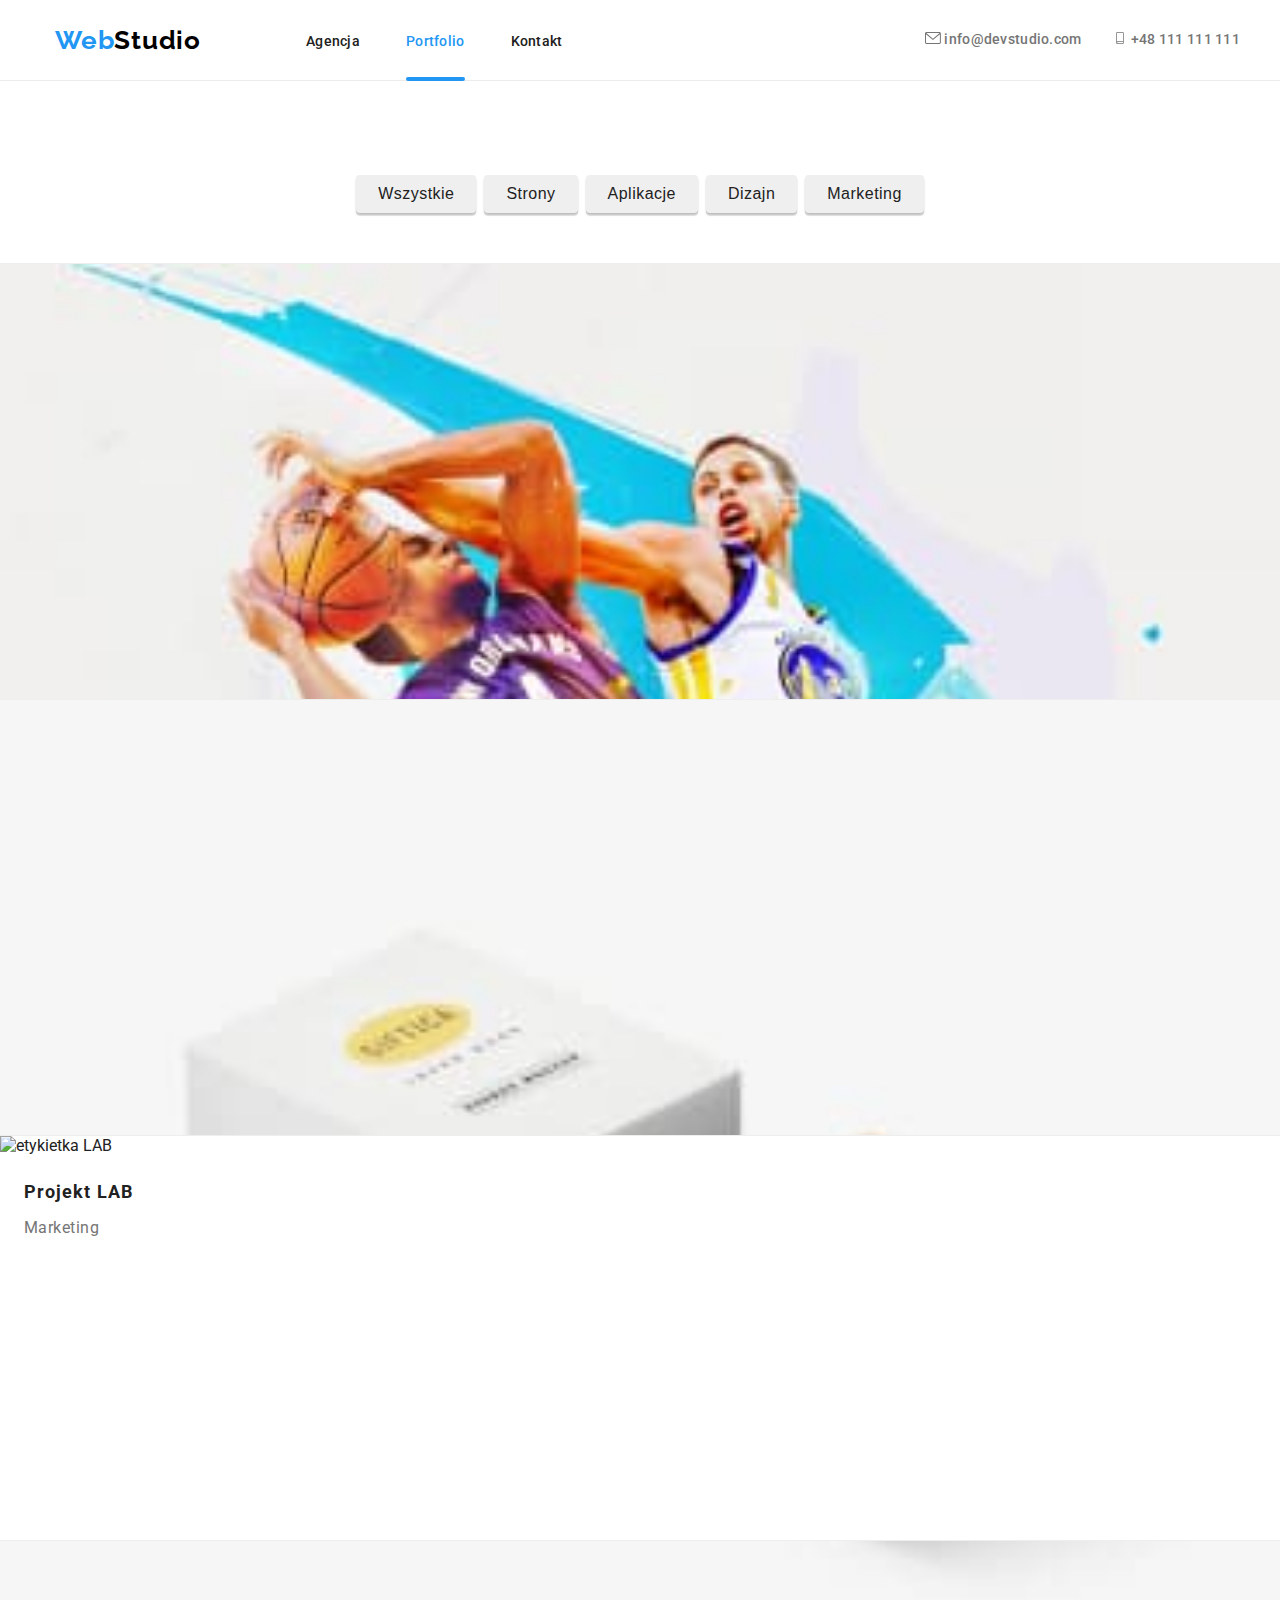
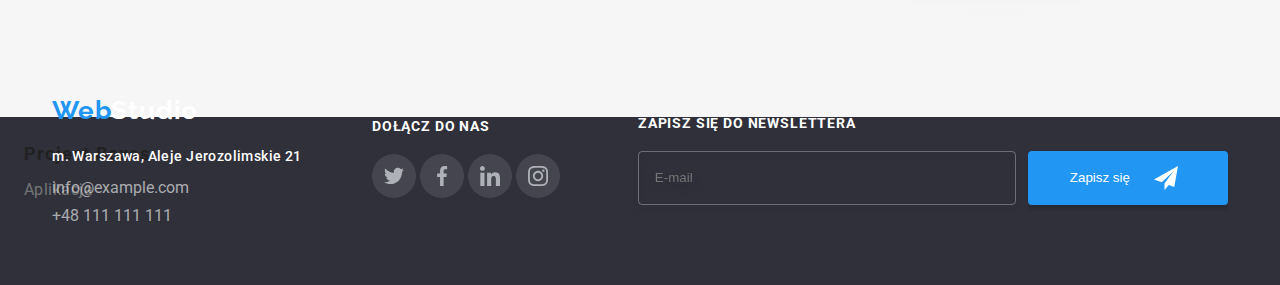
==== portfolio.html @ a846b2af "..." ====
<!DOCTYPE html>
<html lang="en">
  <head>
    <meta charset="UTF-8"/>
    <title>portfolio</title>
    <link rel="preconnect" href="https://fonts.googleapis.com">
<link rel="preconnect" href="https://fonts.gstatic.com" crossorigin>
<link href="https://fonts.googleapis.com/css2?family=Raleway:wght@700&family=Roboto:wght@400;500;700;900&display=swap" rel="stylesheet">
    <link rel="preconnect" href="https://fonts.google.com">
    <link href="css/main.min.css" rel="stylesheet"/>
  </head>
  <body>
    <header class="header">
      <div class="container">
        <nav class="navigation">
          <a class="navigation__logo link" href="index.html">
            <h4>
              <span class="navigation__logo--color-blue">Web</span>Studio
            </h4>
          </a>
          <button
          class="menu-toggle js-open-menu"
          aria-expanded="false"
          aria-controls="mobile-menu">
            <svg
            width="24"
            height="24"
            viewBox="0 0 20 20">
              <use href="./images/icon.svg#evenodd">
              </use>
            </svg>
          </button>
            <ul class="navigation__list list">
              <li class="navigation__item">
                <a class="navigation__link link">Agencja</a>
              </li>
              <li class="navigation__item navigation__item--current">
                <a class="navigation__link link" href="portfolio.html">
                  Portfolio</a>
              </li>
              <li class="navigation__item">
                <a class="navigation__link link">Kontakt</a>
              </li>
            </ul>
          </nav>
          <ul class="contacts list">
            <li class="contacts__item">
              <a class="contacts__link link" href="mailto:info@devstudio.com">
                <svg class="contacts__icon" width="16" height="12">
                  <use href="./images/icon.svg#mail" ></use>
                </svg>
                <span>info@devstudio.com</span>
            </a></li>
            <li class="contacts__item">
              <a class="contacts__link link" href="tel:+48111111111">
                <svg class="contacts__icon" width="16" height="12">
                  <use href="./images/icon.svg#phone" ></use>
                </svg>
                <span>+48 111 111 111</span> 
              </a>
            </li>
          </ul>
      </div>
    </header>

<!-- MAIN -->

    <!-- FILTER -->

    <main>
      <section class="portfolio section">
        <div class="container">
          <ul class="filters list">
            <li class="filters__item">
              <button class="filters__btn" type="button">Wszystkie</button>
            </li class="filters__item">
            <li class="filters__item">
              <button class="filters__btn" type="button">Strony</button>
            </li>
            <li class="filters__item">
              <button class="filters__btn" type="button">Aplikacje</button>
            </li>
            <li class="filters__item">
              <button class="filters__btn" type="button">Dizajn</button>
            </li>
            <li class="filters__item">
              <button class="filters__btn" type="button">Marketing</button>
            </li>
          </ul>
        </div>
      
    <!-- FILTER -->

    <!-- CARDS -->

      
        <div class="container">
          <ul class="cards list">
            <li class="cards__item">

                <img
                  src="images/portfolio/technocrack.jpg"
                  alt="Laptop z otwartą stroną technocrack"
                />
                <div class="cadrs__pic">
                <h3 class="cards__label">Technocrack</h3>
                <p class="cards__sublabel">Strona internetowa</p>
                <div class="cards__overlay">
                  <p class="cards__paragraph">
                    Technocrack jest popularną platformą wykorzystywaną do rozpowszechniania koronawirusa. Firmy wykorzystują tę platformę do celów szpiegowskich i ataków na niezabezpieczone serwery konkurencji
                  </p>
                </div>
                </div>
            </li>
            <li class="cards__item">
              <div class="cadrs__pic">
                <img
                  src="images/portfolio/graficnovgs.jpg"
                  alt="grafika New Orlean vs Golden Stars"
                />
              </div>
              <h3 class="cards__label">Grafika New Orlean vs Golden Stars</h3>
              <p class="cards__sublabel">Dizajn</p>
              <div class="cards__overlay">
                <p class="cards__paragraph">
                  Technocrack jest popularną platformą wykorzystywaną do rozpowszechniania koronawirusa. Firmy wykorzystują tę platformę do celów szpiegowskich i ataków na niezabezpieczone serwery konkurencji
                </p>
              </div>
            </li>
            <li class="cards__item">
              <div class="cadrs__pic">
                <img
                  src="images/portfolio/restaurantseafood.jpg"
                  alt="Restauracja Seafood"
                />
              </div>
              <h3 class="cards__label">Restauracja Seafood</h3>
              <p class="cards__sublabel">Aplikacja</p>
              <div class="cards__overlay">
                <p class="cards__paragraph">
                  Technocrack jest popularną platformą wykorzystywaną do rozpowszechniania koronawirusa. Firmy wykorzystują tę platformę do celów szpiegowskich i ataków na niezabezpieczone serwery konkurencji
                </p>
              </div>
            </li>
            <li class="cards__item">
              <div class="cadrs__pic">
                <img
                  src="images/portfolio/projectprime.jpg"
                  alt="słuchawki"
                />
              </div>
              <h3 class="cards__label">Project Prime</h3>
              <p class="cards__sublabel">Marketing</p>
              <div class="cards__overlay">
                <p class="cards__paragraph">
                  Technocrack jest popularną platformą wykorzystywaną do rozpowszechniania koronawirusa. Firmy wykorzystują tę platformę do celów szpiegowskich i ataków na niezabezpieczone serwery konkurencji
                </p>
              </div>
            </li>
            <li class="cards__item">
              <div class="cadrs__pic">
                <img
                  src="images/portfolio/projectboxes.jpg"
                  alt="pudełka"
                />
              </div>
              <h3 class="cards__label" >Project Boxes</h3>
              <p class="cards__sublabel">Aplikacja</p>
              <div class="cards__overlay">
                <p class="cards__paragraph">
                  Technocrack jest popularną platformą wykorzystywaną do rozpowszechniania koronawirusa. Firmy wykorzystują tę platformę do celów szpiegowskich i ataków na niezabezpieczone serwery konkurencji
                </p>
              </div>
            </li>
            <li class="cards__item">
              <div class="cadrs__pic">
                <img
                  src="images/portfolio/inspirationhasnoborders.jpg"
                  alt="ekran z inspiration has no borders"
                />
              </div>
              <h3 class="cards__label">Inspiration has no Borders</h3>
              <p class="cards__sublabel">Strona internetowa</p>
              <div class="cards__overlay">
                <p class="cards__paragraph">
                  Technocrack jest popularną platformą wykorzystywaną do rozpowszechniania koronawirusa. Firmy wykorzystują tę platformę do celów szpiegowskich i ataków na niezabezpieczone serwery konkurencji
                </p>
              </div>
            </li>
            <!-- width="370"
                height="294" -->
            <li class="cards__item">
              <div class="cadrs__pic">
                <img
                  src="images/portfolio/limitededition.jpg"
                  alt="strona z magazynu"
                />
              </div>
              <h3 class="cards__label">Magazyn Limited Edition</h3>
              <p class="cards__sublabel">Dizajn</p>
              <div class="cards__overlay">
                <p class="cards__paragraph">
                  Technocrack jest popularną platformą wykorzystywaną do rozpowszechniania koronawirusa. Firmy wykorzystują tę platformę do celów szpiegowskich i ataków na niezabezpieczone serwery konkurencji
                </p>
              </div>
            </li>
            <li class="cards__item">
              <div class="cadrs__pic">
                <img
                  src="images/portfolio/lab.jpg"
                  alt="etykietka LAB"
                />
              </div>
              <h3 class="cards__label">Projekt LAB</h3>
              <p class="cards__sublabel">Marketing</p>
              <div class="cards__overlay">
                <p class="cards__paragraph">
                  Technocrack jest popularną platformą wykorzystywaną do rozpowszechniania koronawirusa. Firmy wykorzystują tę platformę do celów szpiegowskich i ataków na niezabezpieczone serwery konkurencji
                </p>
              </div>
            </li>
            <li class="cards__item">
              <div class="cadrs__pic">
                <img
                  src="images/portfolio/gb.jpg"
                  alt="pudełka"
                />
              </div>
              <h3 class="cards__label">Growing Business</h3>
              <p class="cards__sublabel">Aplikacja</p>
              <div class="cards__overlay">
                <p class="cards__paragraph">
                  Technocrack jest popularną platformą wykorzystywaną do rozpowszechniania koronawirusa. Firmy wykorzystują tę platformę do celów szpiegowskich i ataków na niezabezpieczone serwery konkurencji
                </p>
              </div>
            </li>
          </ul>
        </div>
      </section>

    <!-- CARDS -->

    <!-- MAIN -->

  </main>
  <footer class="footer">
    <div class="container">
      <div class="address">
        <a class="address__logo navigation__logo link" href="index.html"><h4><span class="navigation__logo--color-blue">Web</span>Studio</h4></a>
        <address class="address__contacts">m. Warszawa, Aleje Jerozolimskie 21</address>
        <ul class="address__list list">
          <li class="address__item">
            <a class="address__link link" href="mailto:info@example.com"> info@example.com</a>
          </li>
          <li class="address__item">
            <a class="address__link link" href="tel:+48111111111"> +48 111 111 111</a>
          </li>
        </ul>
      </div>
      <div class="socials">
        <h5>dołącz do nas</h5>
        <div class="socials__lis">
          <a class="socials__icon" href="https://www.instagram.com">
            <svg class="socials__svg" width="44" height="44">
              <use href="./images/icon.svg#inst"></use>
            </svg>
          </a>
          <a class="socials__icon" href="https://twitter.com">
              <svg class="socials__svg" width="44" height="44">
                <use href="./images/icon.svg#tweet"></use>
              </svg>
          </a>
          <a class="socials__icon" href="https://www.facebook.com">
            <svg class="socials__svg" width="44" height="44">
              <use href="./images/icon.svg#f"></use>
            </svg>
          </a>
          <a class="socials__icon" href="https://pl.linkedin.com">
            <svg class="socials__svg" width="44" height="44">
              <use href="./images/icon.svg#in"></use>
            </svg>
          </a>
        </div>
      </div>
      <div class="newsletter">
        <h5 class="newsletter__title">
          zapisz się do newslettera
        </h5>
        <form class="newsletter__form" type="newletter" name="newletter">
            <label>
              <input class="newsletter__input" type="email" name="email" placeholder="E-mail" />
            </label>
            <button class="newsletter__btn" type="submit">
              <span> Zapisz się</span>
              <svg class="newsletter__icon" width="24" height="24">
                <use href="./images/icon.svg#send"></use>
              </svg>
            </button>
          </form>
      </div>
    </div>
  </footer>

<!-- MOBLIE MENU -->

<div class="menu-container js-menu-container" id="mobile-menu">
  <button class="menu-toggle js-close-menu">
    <svg width="18.67" height="18.67">
      <use href="./images/icon.svg#x" clip-rule="evenodd"></use>
    </svg>
  </button>
  <ul class="mobile-menu menu-container__list list">
    <li><a href="" class="menu-container__link link">Agencja</a></li>
    <li>
      <a href="portfolio.html" class="menu-container__link link"
        >Portfolio</a
      >
    </li>
    <li><a href="" class="menu-container__link link">Kontakt</a></li>
  </ul>
  <ul class="mobile-menu menu-container__contacts list">
    <li class="menu-container__contact">
      <a href="tel:+48111111111" class="link">+48 111 111 111</a>
    </li>
    <li class="menu-container__contact">
      <a href="mailto:info@devstudio.com" class="link"
        >info@devstudio.com</a
      >
    </li>
  </ul>
  <ul class="mobile-menu menu-container__socials list">
    <li><a href="" class="menu-container__social link">Instagram</a></li>
    <li><a href="" class="menu-container__social link">Twitter</a></li>
    <li><a href="" class="menu-container__social link">Facebook</a></li>
    <li><a href="" class="menu-container__social link">LinkedIn</a></li>
  </ul>
</div>

<!-- END MOBLIE MENU -->


  <script defer src="js/mobile-menu.js"></script>
  </body>
</html>
---- css/main.min.css ----
h1,h2,h3,h4,h5{margin:0}h2{font-family:"Roboto",sans-serif;font-style:normal;font-weight:700;font-size:28px;line-height:1.18;letter-spacing:.06em;text-align:center;margin-bottom:50px}@media screen and (min-width: 1199px){h2{font-family:"Roboto",sans-serif;font-style:normal;font-weight:700;font-size:36px;line-height:1.667;letter-spacing:.06em}}h5{font-family:"Roboto",sans-serif;font-style:normal;font-weight:700;font-size:14px;line-height:1.143;letter-spacing:.06em;text-transform:uppercase;color:#fff;margin-bottom:20px}ul,ol{margin:0;padding:0}p{margin:0}img{display:block;max-width:100%;height:auto}.link{text-decoration:none}.list{list-style-type:none}.socials__list{display:-webkit-box;display:-ms-flexbox;display:flex;gap:10px}.socials__icon{display:inline-block;width:44px;height:44px;border-radius:50%;background:rgba(255,255,255,.1);-webkit-transition-property:background-color;transition-property:background-color;-webkit-transition-duration:250ms;transition-duration:250ms;-webkit-transition-timing-function:cubic-bezier(0.4, 0, 0.2, 1);transition-timing-function:cubic-bezier(0.4, 0, 0.2, 1)}.socials__icon:hover,.socials__icon:focus{background-color:#2196f3}.socials__svg{fill:#afb1b8;-webkit-transition-property:fill;transition-property:fill;-webkit-transition-duration:250ms;transition-duration:250ms;-webkit-transition-timing-function:cubic-bezier(0.4, 0, 0.2, 1);transition-timing-function:cubic-bezier(0.4, 0, 0.2, 1)}.socials__svg:hover,.socials__svg:focus{fill:#fff}h1,h2,h3,h4,h5{margin:0}h2{font-family:"Roboto",sans-serif;font-style:normal;font-weight:700;font-size:28px;line-height:1.18;letter-spacing:.06em;text-align:center;margin-bottom:50px}@media screen and (min-width: 1199px){h2{font-family:"Roboto",sans-serif;font-style:normal;font-weight:700;font-size:36px;line-height:1.667;letter-spacing:.06em}}h5{font-family:"Roboto",sans-serif;font-style:normal;font-weight:700;font-size:14px;line-height:1.143;letter-spacing:.06em;text-transform:uppercase;color:#fff;margin-bottom:20px}ul,ol{margin:0;padding:0}p{margin:0}img{display:block;max-width:100%;height:auto}.link{text-decoration:none}.list{list-style-type:none}.container{min-width:480px;padding:0 15px;margin:0 auto}@media screen and (min-width: 1199px){.container{max-width:1200px}}body{font-family:"Roboto",sans-serif;color:#212121;padding:0;margin:0}.section{padding:94px 0}.container{min-width:480px;padding:0 15px;margin:0 auto}@media screen and (min-width: 1199px){.container{max-width:1200px}}body{font-family:"Roboto",sans-serif;color:#212121;padding:0;margin:0}.section{padding:94px 0}h1,h2,h3,h4,h5{margin:0}h2{font-family:"Roboto",sans-serif;font-style:normal;font-weight:700;font-size:28px;line-height:1.18;letter-spacing:.06em;text-align:center;margin-bottom:50px}@media screen and (min-width: 1199px){h2{font-family:"Roboto",sans-serif;font-style:normal;font-weight:700;font-size:36px;line-height:1.667;letter-spacing:.06em}}h5{font-family:"Roboto",sans-serif;font-style:normal;font-weight:700;font-size:14px;line-height:1.143;letter-spacing:.06em;text-transform:uppercase;color:#fff;margin-bottom:20px}ul,ol{margin:0;padding:0}p{margin:0}img{display:block;max-width:100%;height:auto}.link{text-decoration:none}.list{list-style-type:none}.socials__list{display:-webkit-box;display:-ms-flexbox;display:flex;gap:10px}.socials__icon{display:inline-block;width:44px;height:44px;border-radius:50%;background:rgba(255,255,255,.1);-webkit-transition-property:background-color;transition-property:background-color;-webkit-transition-duration:250ms;transition-duration:250ms;-webkit-transition-timing-function:cubic-bezier(0.4, 0, 0.2, 1);transition-timing-function:cubic-bezier(0.4, 0, 0.2, 1)}.socials__icon:hover,.socials__icon:focus{background-color:#2196f3}.socials__svg{fill:#afb1b8;-webkit-transition-property:fill;transition-property:fill;-webkit-transition-duration:250ms;transition-duration:250ms;-webkit-transition-timing-function:cubic-bezier(0.4, 0, 0.2, 1);transition-timing-function:cubic-bezier(0.4, 0, 0.2, 1)}.socials__svg:hover,.socials__svg:focus{fill:#fff}.container{min-width:480px;padding:0 15px;margin:0 auto}@media screen and (min-width: 1199px){.container{max-width:1200px}}body{font-family:"Roboto",sans-serif;color:#212121;padding:0;margin:0}.section{padding:94px 0}.title{background-color:#2f303a;padding:200px 0;background-image:url("/images/Img4t.jpg");background-size:1125px;background-position:50% 50%}@media screen and (min-device-pixel-ratio: 2),screen and (-webkit-min-device-pixel-ratio: 2),screen and (min-resolution: 192dpi),screen and (min-resolution: 2dppx){.title{background-image:url("/images/Img4t@2x.jpg")}}@media screen and (min-width: 1199px){.title{background-image:url("/images/Img4d.jpg");background-size:1600px}}@media screen and (min-width: 1199px)and (min-device-pixel-ratio: 2),screen and (min-width: 1199px)and (-webkit-min-device-pixel-ratio: 2),screen and (min-width: 1199px)and (min-resolution: 192dpi),screen and (min-width: 1199px)and (min-resolution: 2dppx){.title{background-image:url("/images/Img4d@2x.jpg")}}.title__container{text-align:center}.title__content{color:#fff;font-weight:900;font-size:26px;letter-spacing:.06em;line-height:1.36;margin-bottom:30px;text-align:center;text-transform:uppercase}@media screen and (min-width: 1199px){.title__content{font-size:44px}}.title__btn{background-color:#2196f3;border:none;border-radius:4px;-webkit-box-shadow:0px 4px 4px rgba(0,0,0,.15);box-shadow:0px 4px 4px rgba(0,0,0,.15);color:#fff;cursor:pointer;font-family:"Roboto",sans-serif;font-style:normal;font-weight:700;font-size:16px;line-height:30px;letter-spacing:.06em;letter-spacing:.03em;padding:10px 41px;margin-left:auto}.paragraphs{margin-bottom:94px}.paragraphs__list{gap:30px}@media screen and (min-width: 767px){.paragraphs__list{display:grid;grid-template-columns:auto auto}}@media screen and (min-width: 1199px){.paragraphs__list{grid-template-columns:auto auto auto auto}}.paragraphs__item{color:#757575;font-family:"Roboto",sans-serif;font-style:normal;font-weight:400;font-size:14px;line-height:1.71;letter-spacing:.03em;-webkit-box-pack:center;-ms-flex-pack:center;justify-content:center;text-align:justify;margin-bottom:94px;width:100%}.paragraphs__icon{height:120px;padding-left:calc(50% - 135px);background-color:#f5f4fa;border-radius:4px}.paragraphs__title{font-family:"Roboto",sans-serif;font-style:normal;font-weight:700;font-size:14px;line-height:1.143;letter-spacing:.06em;margin-top:30px;padding-bottom:10px;text-align:center;text-transform:uppercase;color:#212121}@media screen and (min-width: 767px){.paragraphs__title{text-align:left}}.activities{display:none}@media screen and (min-width: 1199px){.activities{display:block}}.activities__list{display:-webkit-box;display:-ms-flexbox;display:flex;-webkit-box-pack:center;-ms-flex-pack:center;justify-content:center;gap:30px}.activities__item{height:294px}.activities__tag{text-align:center;-webkit-box-align:center;-ms-flex-align:center;align-items:center;width:370px;background:rgba(47,48,58,.8);position:relative;top:-70px;padding:27px 0 27px 0}.activities__content{font-family:"Roboto",sans-serif;font-style:normal;font-weight:700;font-size:14px;line-height:16px;letter-spacing:.06em;color:#fff;text-align:center;text-transform:uppercase}.team{background:#f5f4fa}.team__list{-webkit-box-pack:center;-ms-flex-pack:center;justify-content:center;gap:30px;padding:0 15px}@media screen and (min-width: 767px){.team__list{display:grid;grid-template-columns:50% 50%}}@media screen and (min-width: 1199px){.team__list{display:-webkit-box;display:-ms-flexbox;display:flex}}.team__item{background:#fff;border-radius:0 0 4px 4px;-webkit-box-shadow:0px 1px 3px rgba(0,0,0,.12),0px 1px 1px rgba(0,0,0,.14),0px 2px 1px rgba(0,0,0,.2);box-shadow:0px 1px 3px rgba(0,0,0,.12),0px 1px 1px rgba(0,0,0,.14),0px 2px 1px rgba(0,0,0,.2);color:#757575;font-family:"Roboto",sans-serif;font-style:normal;font-weight:400;font-size:16px;line-height:1.19;letter-spacing:.03em;padding-bottom:30px;text-align:center;-ms-flex-line-pack:center;align-content:center}.team__item img{margin:0 auto;width:100%}.team__name{font-family:"Roboto",sans-serif;font-style:normal;font-weight:500;font-size:16px;line-height:1.19;letter-spacing:.03em;color:#212121;margin-top:30px;margin-bottom:10px}.team .socials{margin-top:16px}.clients__list{display:grid;justify-items:center;grid-template-columns:auto auto;gap:30px}@media screen and (min-width: 767px){.clients__list{grid-template-columns:auto auto auto}}@media screen and (min-width: 1199px){.clients__list{display:-webkit-box;display:-ms-flexbox;display:flex}}.clients__item{width:170px;height:92px;border:1px solid #afb1b8;border-radius:4px;fill:#afb1b8;-webkit-transition-property:fill border;transition-property:fill border;-webkit-transition-duration:250ms;transition-duration:250ms;-webkit-transition-timing-function:cubic-bezier(0.4, 0, 0.2, 1);transition-timing-function:cubic-bezier(0.4, 0, 0.2, 1)}.clients__item:hover,.clients__item:focus{fill:#2196f3;border:1px solid #2196f3}.menu-container{position:fixed;top:0;left:0;width:100vw;height:100vh;padding:32px;background-color:#fff;z-index:999;-webkit-transform:translateX(100%);transform:translateX(100%);-webkit-transition:-webkit-transform 250ms ease-in-out;transition:-webkit-transform 250ms ease-in-out;transition:transform 250ms ease-in-out;transition:transform 250ms ease-in-out, -webkit-transform 250ms ease-in-out}.menu-container .menu-toggle{border:none;background:none;position:absolute;top:30px;right:90px;fill:#000;cursor:pointer}.menu-container__list{padding:0;margin:0;list-style:none}.menu-container__link{display:block;padding:10px;color:#000;text-decoration:none;font-family:"Roboto",sans-serif;font-style:normal;font-weight:500;font-size:40px;line-height:1.175;letter-spacing:.03em;letter-spacing:.02em}.menu-container__link:hover,.menu-container__link:focus{color:#2196f3}.menu-container__contacts{padding-top:38.568vh;padding-bottom:37px}.menu-container__contact{padding-left:8px;padding-bottom:27px}.menu-container__contact:first-child .link{color:#2196f3;font-family:"Roboto",sans-serif;font-style:normal;font-weight:500;font-size:34px;line-height:1.18;letter-spacing:.03em;letter-spacing:.02em}.menu-container__contact:last-child .link{color:#757575;font-family:"Roboto",sans-serif;font-style:normal;font-weight:500;font-size:24px;line-height:1.17;letter-spacing:.03em;letter-spacing:.02em}.menu-container__socials{display:-webkit-box;display:-ms-flexbox;display:flex}.menu-container__socials::after{content:"";height:22px;width:6px;position:relative;left:6px;background-color:#fff;z-index:999}.menu-container__social{color:#2196f3;margin-left:20px;display:-webkit-box;display:-ms-flexbox;display:flex;font-family:"Roboto",sans-serif;font-style:normal;font-weight:500;font-size:18px;line-height:1.33;letter-spacing:.03em;letter-spacing:.02em}.menu-container__social::after{content:"";display:block;height:22px;width:1px;background-color:rgba(33,33,33,.2);position:relative;left:9px;z-index:998}.menu-container.is-open{-webkit-transform:translateX(0);transform:translateX(0)}header{border-bottom:1px solid #ececec;padding:0 auto}header .container{display:-webkit-box;display:-ms-flexbox;display:flex;-webkit-box-align:center;-ms-flex-align:center;align-items:center;height:80px}.navigation{padding:0 15px;display:-webkit-box;display:-ms-flexbox;display:flex;-webkit-box-pack:justify;-ms-flex-pack:justify;justify-content:space-between;width:100%}@media screen and (min-width: 767px){.navigation{-webkit-box-pack:right;-ms-flex-pack:right;justify-content:right;width:auto}}.navigation__logo{font-family:"Raleway","Roboto",sans-serif;font-weight:700;font-size:26px;line-height:1,192;letter-spacing:.03em;color:#000;cursor:pointer}.navigation__logo--color-blue{color:#2196f3}.navigation .menu-toggle{fill:#212121;background:none;border:none;cursor:pointer;margin-left:auto}@media screen and (min-width: 767px){.navigation .menu-toggle{margin-left:0}}.navigation .menu-toggle:hover,.navigation .menu-toggle:focus{fill:#2196f3}.navigation__list{display:none;-webkit-box-align:center;-ms-flex-align:center;align-items:center;gap:46px}@media screen and (min-width: 767px){.navigation__list{margin-left:59px}}@media screen and (min-width: 1199px){.navigation__list{margin-left:69px}}.navigation__link{font-family:"Roboto",sans-serif;font-style:normal;font-weight:500;font-size:14px;line-height:1.172;letter-spacing:.03em;letter-spacing:.02em;cursor:pointer;position:relative;top:2px;-webkit-transition-property:color;transition-property:color;-webkit-transition-duration:250ms;transition-duration:250ms;-webkit-transition-timing-function:cubic-bezier(0.4, 0, 0.2, 1);transition-timing-function:cubic-bezier(0.4, 0, 0.2, 1)}.navigation__link:visited{color:#212121}.navigation__link::after{content:"";display:block;height:4px;border-radius:2px;background-color:rgba(0,0,0,0);position:relative;top:27px;-webkit-transition-property:background-color;transition-property:background-color;-webkit-transition-duration:250ms;transition-duration:250ms;-webkit-transition-timing-function:cubic-bezier(0.4, 0, 0.2, 1);transition-timing-function:cubic-bezier(0.4, 0, 0.2, 1)}.navigation__link:hover,.navigation__link:focus{color:#2196f3}.navigation__link:hover::after,.navigation__link:focus::after{background-color:#2196f3}.navigation__item--current .navigation__link{color:#2196f3}.navigation__item--current .navigation__link::after{background-color:#2196f3}.contacts{display:none;margin-left:auto;gap:50px;font-family:"Roboto",sans-serif;font-style:normal;font-weight:500;font-size:14px;line-height:1.423;letter-spacing:.03em;letter-spacing:.02em;color:#757575}@media(min-width: 767px){.contacts{-webkit-box-orient:vertical;-webkit-box-direction:normal;-ms-flex-direction:column;flex-direction:column;gap:10px;display:-webkit-box;display:-ms-flexbox;display:flex}}@media(min-width: 1199px){.contacts{-webkit-box-orient:horizontal;-webkit-box-direction:normal;-ms-flex-direction:row;flex-direction:row;gap:30px}}.contacts__item .contacts__link{color:#757575;fill:#757575;-webkit-transition-property:color fill;transition-property:color fill;-webkit-transition-duration:250ms;transition-duration:250ms;-webkit-transition-timing-function:cubic-bezier(0.4, 0, 0.2, 1);transition-timing-function:cubic-bezier(0.4, 0, 0.2, 1)}.contacts__item:hover .contacts__link,.contacts__item:focus .contacts__link{color:#2196f3;fill:#2196f3}@media(min-width: 767px){.navigation__list{display:-webkit-box;display:-ms-flexbox;display:flex}.menu-toggle{position:relative;top:-300px}}h1,h2,h3,h4,h5{margin:0}h2{font-family:"Roboto",sans-serif;font-style:normal;font-weight:700;font-size:28px;line-height:1.18;letter-spacing:.06em;text-align:center;margin-bottom:50px}@media screen and (min-width: 1199px){h2{font-family:"Roboto",sans-serif;font-style:normal;font-weight:700;font-size:36px;line-height:1.667;letter-spacing:.06em}}h5{font-family:"Roboto",sans-serif;font-style:normal;font-weight:700;font-size:14px;line-height:1.143;letter-spacing:.06em;text-transform:uppercase;color:#fff;margin-bottom:20px}ul,ol{margin:0;padding:0}p{margin:0}img{display:block;max-width:100%;height:auto}.link{text-decoration:none}.list{list-style-type:none}.socials__list{display:-webkit-box;display:-ms-flexbox;display:flex;gap:10px}.socials__icon{display:inline-block;width:44px;height:44px;border-radius:50%;background:rgba(255,255,255,.1);-webkit-transition-property:background-color;transition-property:background-color;-webkit-transition-duration:250ms;transition-duration:250ms;-webkit-transition-timing-function:cubic-bezier(0.4, 0, 0.2, 1);transition-timing-function:cubic-bezier(0.4, 0, 0.2, 1)}.socials__icon:hover,.socials__icon:focus{background-color:#2196f3}.socials__svg{fill:#afb1b8;-webkit-transition-property:fill;transition-property:fill;-webkit-transition-duration:250ms;transition-duration:250ms;-webkit-transition-timing-function:cubic-bezier(0.4, 0, 0.2, 1);transition-timing-function:cubic-bezier(0.4, 0, 0.2, 1)}.socials__svg:hover,.socials__svg:focus{fill:#fff}.container{min-width:480px;padding:0 15px;margin:0 auto}@media screen and (min-width: 1199px){.container{max-width:1200px}}body{font-family:"Roboto",sans-serif;color:#212121;padding:0;margin:0}.section{padding:94px 0}.title{background-color:#2f303a;padding:200px 0;background-image:url("/images/Img4t.jpg");background-size:1125px;background-position:50% 50%}@media screen and (min-device-pixel-ratio: 2),screen and (-webkit-min-device-pixel-ratio: 2),screen and (min-resolution: 192dpi),screen and (min-resolution: 2dppx){.title{background-image:url("/images/Img4t@2x.jpg")}}@media screen and (min-width: 1199px){.title{background-image:url("/images/Img4d.jpg");background-size:1600px}}@media screen and (min-width: 1199px)and (min-device-pixel-ratio: 2),screen and (min-width: 1199px)and (-webkit-min-device-pixel-ratio: 2),screen and (min-width: 1199px)and (min-resolution: 192dpi),screen and (min-width: 1199px)and (min-resolution: 2dppx){.title{background-image:url("/images/Img4d@2x.jpg")}}.title__container{text-align:center}.title__content{color:#fff;font-weight:900;font-size:26px;letter-spacing:.06em;line-height:1.36;margin-bottom:30px;text-align:center;text-transform:uppercase}@media screen and (min-width: 1199px){.title__content{font-size:44px}}.title__btn{background-color:#2196f3;border:none;border-radius:4px;-webkit-box-shadow:0px 4px 4px rgba(0,0,0,.15);box-shadow:0px 4px 4px rgba(0,0,0,.15);color:#fff;cursor:pointer;font-family:"Roboto",sans-serif;font-style:normal;font-weight:700;font-size:16px;line-height:30px;letter-spacing:.06em;letter-spacing:.03em;padding:10px 41px;margin-left:auto}.paragraphs{margin-bottom:94px}.paragraphs__list{gap:30px}@media screen and (min-width: 767px){.paragraphs__list{display:grid;grid-template-columns:auto auto}}@media screen and (min-width: 1199px){.paragraphs__list{grid-template-columns:auto auto auto auto}}.paragraphs__item{color:#757575;font-family:"Roboto",sans-serif;font-style:normal;font-weight:400;font-size:14px;line-height:1.71;letter-spacing:.03em;-webkit-box-pack:center;-ms-flex-pack:center;justify-content:center;text-align:justify;margin-bottom:94px;width:100%}.paragraphs__icon{height:120px;padding-left:calc(50% - 135px);background-color:#f5f4fa;border-radius:4px}.paragraphs__title{font-family:"Roboto",sans-serif;font-style:normal;font-weight:700;font-size:14px;line-height:1.143;letter-spacing:.06em;margin-top:30px;padding-bottom:10px;text-align:center;text-transform:uppercase;color:#212121}@media screen and (min-width: 767px){.paragraphs__title{text-align:left}}.activities{display:none}@media screen and (min-width: 1199px){.activities{display:block}}.activities__list{display:-webkit-box;display:-ms-flexbox;display:flex;-webkit-box-pack:center;-ms-flex-pack:center;justify-content:center;gap:30px}.activities__item{height:294px}.activities__tag{text-align:center;-webkit-box-align:center;-ms-flex-align:center;align-items:center;width:370px;background:rgba(47,48,58,.8);position:relative;top:-70px;padding:27px 0 27px 0}.activities__content{font-family:"Roboto",sans-serif;font-style:normal;font-weight:700;font-size:14px;line-height:16px;letter-spacing:.06em;color:#fff;text-align:center;text-transform:uppercase}.team{background:#f5f4fa}.team__list{-webkit-box-pack:center;-ms-flex-pack:center;justify-content:center;gap:30px;padding:0 15px}@media screen and (min-width: 767px){.team__list{display:grid;grid-template-columns:50% 50%}}@media screen and (min-width: 1199px){.team__list{display:-webkit-box;display:-ms-flexbox;display:flex}}.team__item{background:#fff;border-radius:0 0 4px 4px;-webkit-box-shadow:0px 1px 3px rgba(0,0,0,.12),0px 1px 1px rgba(0,0,0,.14),0px 2px 1px rgba(0,0,0,.2);box-shadow:0px 1px 3px rgba(0,0,0,.12),0px 1px 1px rgba(0,0,0,.14),0px 2px 1px rgba(0,0,0,.2);color:#757575;font-family:"Roboto",sans-serif;font-style:normal;font-weight:400;font-size:16px;line-height:1.19;letter-spacing:.03em;padding-bottom:30px;text-align:center;-ms-flex-line-pack:center;align-content:center}.team__item img{margin:0 auto;width:100%}.team__name{font-family:"Roboto",sans-serif;font-style:normal;font-weight:500;font-size:16px;line-height:1.19;letter-spacing:.03em;color:#212121;margin-top:30px;margin-bottom:10px}.team .socials{margin-top:16px}.clients__list{display:grid;justify-items:center;grid-template-columns:auto auto;gap:30px}@media screen and (min-width: 767px){.clients__list{grid-template-columns:auto auto auto}}@media screen and (min-width: 1199px){.clients__list{display:-webkit-box;display:-ms-flexbox;display:flex}}.clients__item{width:170px;height:92px;border:1px solid #afb1b8;border-radius:4px;fill:#afb1b8;-webkit-transition-property:fill border;transition-property:fill border;-webkit-transition-duration:250ms;transition-duration:250ms;-webkit-transition-timing-function:cubic-bezier(0.4, 0, 0.2, 1);transition-timing-function:cubic-bezier(0.4, 0, 0.2, 1)}.clients__item:hover,.clients__item:focus{fill:#2196f3;border:1px solid #2196f3}.container{min-width:480px;padding:0 15px;margin:0 auto}@media screen and (min-width: 1199px){.container{max-width:1200px}}body{font-family:"Roboto",sans-serif;color:#212121;padding:0;margin:0}.section{padding:94px 0}h1,h2,h3,h4,h5{margin:0}h2{font-family:"Roboto",sans-serif;font-style:normal;font-weight:700;font-size:28px;line-height:1.18;letter-spacing:.06em;text-align:center;margin-bottom:50px}@media screen and (min-width: 1199px){h2{font-family:"Roboto",sans-serif;font-style:normal;font-weight:700;font-size:36px;line-height:1.667;letter-spacing:.06em}}h5{font-family:"Roboto",sans-serif;font-style:normal;font-weight:700;font-size:14px;line-height:1.143;letter-spacing:.06em;text-transform:uppercase;color:#fff;margin-bottom:20px}ul,ol{margin:0;padding:0}p{margin:0}img{display:block;max-width:100%;height:auto}.link{text-decoration:none}.list{list-style-type:none}.footer{background-color:#2f303a;padding:60px 0}.footer .container{display:grid;gap:8px;grid-template-columns:auto;-webkit-box-pack:center;-ms-flex-pack:center;justify-content:center;text-align:center}@media screen and (min-width: 767px)and (max-width: 1199px){.footer .container{grid-template-columns:auto auto;row-gap:60px;-webkit-column-gap:144px;-moz-column-gap:144px;column-gap:144px}}@media screen and (min-width: 1200px){.footer .container{display:-webkit-box;display:-ms-flexbox;display:flex;-webkit-box-orient:horizontal;-webkit-box-direction:normal;-ms-flex-direction:row;flex-direction:row;-webkit-box-align:center;-ms-flex-align:center;align-items:center;gap:0}}.footer .socials{margin:0 auto;margin-bottom:60px;text-align:left}@media screen and (min-width: 1200px){.footer .socials{max-width:206px;margin:0 70px}}.address{margin-bottom:60px}@media screen and (min-width: 1200px){.address{text-align:left;margin-bottom:0}}.address__logo{color:#fff}.address__list{display:grid;grid-template-columns:auto;gap:8px}@media screen and (min-width: 1200px){.address__list{gap:9px}}.address__contacts{color:#fff;margin-bottom:8px;margin-top:20px;font-family:"Roboto",sans-serif;font-style:normal;font-weight:500;font-size:14px;line-height:1.71;letter-spacing:.03em}@media screen and (min-width: 1200px){.address__contacts{margin-bottom:9px}}.address__link{color:rgba(255,255,255,.6);-webkit-transition-property:color;transition-property:color;-webkit-transition-duration:250ms;transition-duration:250ms;-webkit-transition-timing-function:cubic-bezier(0.4, 0, 0.2, 1);transition-timing-function:cubic-bezier(0.4, 0, 0.2, 1)}.address__link:hover,.address__link:focus{color:#2196f3}.newsletter{display:block}@media screen and (min-width: 767px){.newsletter{place-self:center;grid-column:span 2;grid-auto-flow:column}}@media screen and (min-width: 1199px){.newsletter{text-align:left;margin-left:8px}}.newsletter__form{display:-webkit-box;display:-ms-flexbox;display:flex;-webkit-box-orient:vertical;-webkit-box-direction:normal;-ms-flex-direction:column;flex-direction:column;gap:20px}@media screen and (min-width: 1199px){.newsletter__form{-webkit-box-orient:horizontal;-webkit-box-direction:normal;-ms-flex-direction:row;flex-direction:row;gap:12px}}.newsletter__input{width:358px;height:50px;background:rgba(0,0,0,0);border:1px solid rgba(255,255,255,.3);-webkit-filter:drop-shadow(0px 4px 4px rgba(0, 0, 0, 0.15));filter:drop-shadow(0px 4px 4px rgba(0, 0, 0, 0.15));border-radius:4px;padding-left:16px;-webkit-transition-property:border;transition-property:border;-webkit-transition-duration:250ms;transition-duration:250ms;-webkit-transition-timing-function:cubic-bezier(0.4, 0, 0.2, 1);transition-timing-function:cubic-bezier(0.4, 0, 0.2, 1)}.newsletter__input:hover,.newsletter__input:focus{border:1px solid #2196f3}.newsletter__btn{background-color:#2196f3;color:#fff;border:none;border-radius:4px;-webkit-box-shadow:0px 4px 4px rgba(0,0,0,.15);box-shadow:0px 4px 4px rgba(0,0,0,.15);width:200px;display:-webkit-box;display:-ms-flexbox;display:flex;-webkit-box-pack:left;-ms-flex-pack:left;justify-content:left;-webkit-box-align:center;-ms-flex-align:center;align-items:center;gap:24px;padding:10px 0;padding-left:42px;margin:0 auto;cursor:pointer}.container{min-width:480px;padding:0 15px;margin:0 auto}@media screen and (min-width: 1199px){.container{max-width:1200px}}body{font-family:"Roboto",sans-serif;color:#212121;padding:0;margin:0}.section{padding:94px 0}h1,h2,h3,h4,h5{margin:0}h2{font-family:"Roboto",sans-serif;font-style:normal;font-weight:700;font-size:28px;line-height:1.18;letter-spacing:.06em;text-align:center;margin-bottom:50px}@media screen and (min-width: 1199px){h2{font-family:"Roboto",sans-serif;font-style:normal;font-weight:700;font-size:36px;line-height:1.667;letter-spacing:.06em}}h5{font-family:"Roboto",sans-serif;font-style:normal;font-weight:700;font-size:14px;line-height:1.143;letter-spacing:.06em;text-transform:uppercase;color:#fff;margin-bottom:20px}ul,ol{margin:0;padding:0}p{margin:0}img{display:block;max-width:100%;height:auto}.link{text-decoration:none}.list{list-style-type:none}.socials__list{display:-webkit-box;display:-ms-flexbox;display:flex;gap:10px}.socials__icon{display:inline-block;width:44px;height:44px;border-radius:50%;background:rgba(255,255,255,.1);-webkit-transition-property:background-color;transition-property:background-color;-webkit-transition-duration:250ms;transition-duration:250ms;-webkit-transition-timing-function:cubic-bezier(0.4, 0, 0.2, 1);transition-timing-function:cubic-bezier(0.4, 0, 0.2, 1)}.socials__icon:hover,.socials__icon:focus{background-color:#2196f3}.socials__svg{fill:#afb1b8;-webkit-transition-property:fill;transition-property:fill;-webkit-transition-duration:250ms;transition-duration:250ms;-webkit-transition-timing-function:cubic-bezier(0.4, 0, 0.2, 1);transition-timing-function:cubic-bezier(0.4, 0, 0.2, 1)}.socials__svg:hover,.socials__svg:focus{fill:#fff}.container{min-width:480px;padding:0 15px;margin:0 auto}@media screen and (min-width: 1199px){.container{max-width:1200px}}body{font-family:"Roboto",sans-serif;color:#212121;padding:0;margin:0}.section{padding:94px 0}.title{background-color:#2f303a;padding:200px 0;background-image:url("/images/Img4t.jpg");background-size:1125px;background-position:50% 50%}@media screen and (min-device-pixel-ratio: 2),screen and (-webkit-min-device-pixel-ratio: 2),screen and (min-resolution: 192dpi),screen and (min-resolution: 2dppx){.title{background-image:url("/images/Img4t@2x.jpg")}}@media screen and (min-width: 1199px){.title{background-image:url("/images/Img4d.jpg");background-size:1600px}}@media screen and (min-width: 1199px)and (min-device-pixel-ratio: 2),screen and (min-width: 1199px)and (-webkit-min-device-pixel-ratio: 2),screen and (min-width: 1199px)and (min-resolution: 192dpi),screen and (min-width: 1199px)and (min-resolution: 2dppx){.title{background-image:url("/images/Img4d@2x.jpg")}}.title__container{text-align:center}.title__content{color:#fff;font-weight:900;font-size:26px;letter-spacing:.06em;line-height:1.36;margin-bottom:30px;text-align:center;text-transform:uppercase}@media screen and (min-width: 1199px){.title__content{font-size:44px}}.title__btn{background-color:#2196f3;border:none;border-radius:4px;-webkit-box-shadow:0px 4px 4px rgba(0,0,0,.15);box-shadow:0px 4px 4px rgba(0,0,0,.15);color:#fff;cursor:pointer;font-family:"Roboto",sans-serif;font-style:normal;font-weight:700;font-size:16px;line-height:30px;letter-spacing:.06em;letter-spacing:.03em;padding:10px 41px;margin-left:auto}.paragraphs{margin-bottom:94px}.paragraphs__list{gap:30px}@media screen and (min-width: 767px){.paragraphs__list{display:grid;grid-template-columns:auto auto}}@media screen and (min-width: 1199px){.paragraphs__list{grid-template-columns:auto auto auto auto}}.paragraphs__item{color:#757575;font-family:"Roboto",sans-serif;font-style:normal;font-weight:400;font-size:14px;line-height:1.71;letter-spacing:.03em;-webkit-box-pack:center;-ms-flex-pack:center;justify-content:center;text-align:justify;margin-bottom:94px;width:100%}.paragraphs__icon{height:120px;padding-left:calc(50% - 135px);background-color:#f5f4fa;border-radius:4px}.paragraphs__title{font-family:"Roboto",sans-serif;font-style:normal;font-weight:700;font-size:14px;line-height:1.143;letter-spacing:.06em;margin-top:30px;padding-bottom:10px;text-align:center;text-transform:uppercase;color:#212121}@media screen and (min-width: 767px){.paragraphs__title{text-align:left}}.activities{display:none}@media screen and (min-width: 1199px){.activities{display:block}}.activities__list{display:-webkit-box;display:-ms-flexbox;display:flex;-webkit-box-pack:center;-ms-flex-pack:center;justify-content:center;gap:30px}.activities__item{height:294px}.activities__tag{text-align:center;-webkit-box-align:center;-ms-flex-align:center;align-items:center;width:370px;background:rgba(47,48,58,.8);position:relative;top:-70px;padding:27px 0 27px 0}.activities__content{font-family:"Roboto",sans-serif;font-style:normal;font-weight:700;font-size:14px;line-height:16px;letter-spacing:.06em;color:#fff;text-align:center;text-transform:uppercase}.team{background:#f5f4fa}.team__list{-webkit-box-pack:center;-ms-flex-pack:center;justify-content:center;gap:30px;padding:0 15px}@media screen and (min-width: 767px){.team__list{display:grid;grid-template-columns:50% 50%}}@media screen and (min-width: 1199px){.team__list{display:-webkit-box;display:-ms-flexbox;display:flex}}.team__item{background:#fff;border-radius:0 0 4px 4px;-webkit-box-shadow:0px 1px 3px rgba(0,0,0,.12),0px 1px 1px rgba(0,0,0,.14),0px 2px 1px rgba(0,0,0,.2);box-shadow:0px 1px 3px rgba(0,0,0,.12),0px 1px 1px rgba(0,0,0,.14),0px 2px 1px rgba(0,0,0,.2);color:#757575;font-family:"Roboto",sans-serif;font-style:normal;font-weight:400;font-size:16px;line-height:1.19;letter-spacing:.03em;padding-bottom:30px;text-align:center;-ms-flex-line-pack:center;align-content:center}.team__item img{margin:0 auto;width:100%}.team__name{font-family:"Roboto",sans-serif;font-style:normal;font-weight:500;font-size:16px;line-height:1.19;letter-spacing:.03em;color:#212121;margin-top:30px;margin-bottom:10px}.team .socials{margin-top:16px}.clients__list{display:grid;justify-items:center;grid-template-columns:auto auto;gap:30px}@media screen and (min-width: 767px){.clients__list{grid-template-columns:auto auto auto}}@media screen and (min-width: 1199px){.clients__list{display:-webkit-box;display:-ms-flexbox;display:flex}}.clients__item{width:170px;height:92px;border:1px solid #afb1b8;border-radius:4px;fill:#afb1b8;-webkit-transition-property:fill border;transition-property:fill border;-webkit-transition-duration:250ms;transition-duration:250ms;-webkit-transition-timing-function:cubic-bezier(0.4, 0, 0.2, 1);transition-timing-function:cubic-bezier(0.4, 0, 0.2, 1)}.clients__item:hover,.clients__item:focus{fill:#2196f3;border:1px solid #2196f3}.menu-container{position:fixed;top:0;left:0;width:100vw;height:100vh;padding:32px;background-color:#fff;z-index:999;-webkit-transform:translateX(100%);transform:translateX(100%);-webkit-transition:-webkit-transform 250ms ease-in-out;transition:-webkit-transform 250ms ease-in-out;transition:transform 250ms ease-in-out;transition:transform 250ms ease-in-out, -webkit-transform 250ms ease-in-out}.menu-container .menu-toggle{border:none;background:none;position:absolute;top:30px;right:90px;fill:#000;cursor:pointer}.menu-container__list{padding:0;margin:0;list-style:none}.menu-container__link{display:block;padding:10px;color:#000;text-decoration:none;font-family:"Roboto",sans-serif;font-style:normal;font-weight:500;font-size:40px;line-height:1.175;letter-spacing:.03em;letter-spacing:.02em}.menu-container__link:hover,.menu-container__link:focus{color:#2196f3}.menu-container__contacts{padding-top:38.568vh;padding-bottom:37px}.menu-container__contact{padding-left:8px;padding-bottom:27px}.menu-container__contact:first-child .link{color:#2196f3;font-family:"Roboto",sans-serif;font-style:normal;font-weight:500;font-size:34px;line-height:1.18;letter-spacing:.03em;letter-spacing:.02em}.menu-container__contact:last-child .link{color:#757575;font-family:"Roboto",sans-serif;font-style:normal;font-weight:500;font-size:24px;line-height:1.17;letter-spacing:.03em;letter-spacing:.02em}.menu-container__socials{display:-webkit-box;display:-ms-flexbox;display:flex}.menu-container__socials::after{content:"";height:22px;width:6px;position:relative;left:6px;background-color:#fff;z-index:999}.menu-container__social{color:#2196f3;margin-left:20px;display:-webkit-box;display:-ms-flexbox;display:flex;font-family:"Roboto",sans-serif;font-style:normal;font-weight:500;font-size:18px;line-height:1.33;letter-spacing:.03em;letter-spacing:.02em}.menu-container__social::after{content:"";display:block;height:22px;width:1px;background-color:rgba(33,33,33,.2);position:relative;left:9px;z-index:998}.menu-container.is-open{-webkit-transform:translateX(0);transform:translateX(0)}h1,h2,h3,h4,h5{margin:0}h2{font-family:"Roboto",sans-serif;font-style:normal;font-weight:700;font-size:28px;line-height:1.18;letter-spacing:.06em;text-align:center;margin-bottom:50px}@media screen and (min-width: 1199px){h2{font-family:"Roboto",sans-serif;font-style:normal;font-weight:700;font-size:36px;line-height:1.667;letter-spacing:.06em}}h5{font-family:"Roboto",sans-serif;font-style:normal;font-weight:700;font-size:14px;line-height:1.143;letter-spacing:.06em;text-transform:uppercase;color:#fff;margin-bottom:20px}ul,ol{margin:0;padding:0}p{margin:0}img{display:block;max-width:100%;height:auto}.link{text-decoration:none}.list{list-style-type:none}.socials__list{display:-webkit-box;display:-ms-flexbox;display:flex;gap:10px}.socials__icon{display:inline-block;width:44px;height:44px;border-radius:50%;background:rgba(255,255,255,.1);-webkit-transition-property:background-color;transition-property:background-color;-webkit-transition-duration:250ms;transition-duration:250ms;-webkit-transition-timing-function:cubic-bezier(0.4, 0, 0.2, 1);transition-timing-function:cubic-bezier(0.4, 0, 0.2, 1)}.socials__icon:hover,.socials__icon:focus{background-color:#2196f3}.socials__svg{fill:#afb1b8;-webkit-transition-property:fill;transition-property:fill;-webkit-transition-duration:250ms;transition-duration:250ms;-webkit-transition-timing-function:cubic-bezier(0.4, 0, 0.2, 1);transition-timing-function:cubic-bezier(0.4, 0, 0.2, 1)}.socials__svg:hover,.socials__svg:focus{fill:#fff}.container{min-width:480px;padding:0 15px;margin:0 auto}@media screen and (min-width: 1199px){.container{max-width:1200px}}body{font-family:"Roboto",sans-serif;color:#212121;padding:0;margin:0}.section{padding:94px 0}.portfolio{padding:94px 0}.filters{display:-webkit-box;display:-ms-flexbox;display:flex;gap:8px;-webkit-box-pack:left;-ms-flex-pack:left;justify-content:left;margin-bottom:50px;-ms-flex-wrap:wrap;flex-wrap:wrap;padding-right:73px}@media screen and (min-width: 767px){.filters{-webkit-box-pack:center;-ms-flex-pack:center;justify-content:center;padding-right:0}}.filters__btn{border:none;border-radius:4px;-webkit-box-shadow:0px 3px 1px rgba(0,0,0,.1),0px 1px 2px rgba(0,0,0,.08),0px 2px 2px rgba(0,0,0,.12);box-shadow:0px 3px 1px rgba(0,0,0,.1),0px 1px 2px rgba(0,0,0,.08),0px 2px 2px rgba(0,0,0,.12);color:#212121;cursor:pointer;font-weight:500;font-size:16px;line-height:1.62;letter-spacing:.03em;padding:6px 22px;text-align:center;-webkit-transition-property:color background-color;transition-property:color background-color;-webkit-transition-duration:250ms;transition-duration:250ms;-webkit-transition-timing-function:cubic-bezier(0.4, 0, 0.2, 1);transition-timing-function:cubic-bezier(0.4, 0, 0.2, 1)}.filters__btn:hover,.filters__btn:focus{color:#fff;background-color:#2196f3}.cards{display:grid;-webkit-box-pack:center;-ms-flex-pack:center;justify-content:center;grid-template-columns:auto;gap:30px}@media screen and (min-width: 767px){.cards{grid-template-columns:auto auto}}@media screen and (min-width: 1199px){.cards{grid-template-columns:auto auto auto}}.cards__item{background:#fff;border:1px solid #eee;height:404px;-webkit-transition-property:-webkit-box-shadow;transition-property:-webkit-box-shadow;transition-property:box-shadow;transition-property:box-shadow, -webkit-box-shadow;-webkit-transition-duration:250ms;transition-duration:250ms;-webkit-transition-timing-function:cubic-bezier(0.4, 0, 0.2, 1);transition-timing-function:cubic-bezier(0.4, 0, 0.2, 1)}.cards__item:hover,.cards__item:focus{-webkit-box-shadow:0px 1px 1px rgba(0,0,0,.12),0px 4px 4px rgba(0,0,0,.06),1px 4px 6px rgba(0,0,0,.16);box-shadow:0px 1px 1px rgba(0,0,0,.12),0px 4px 4px rgba(0,0,0,.06),1px 4px 6px rgba(0,0,0,.16)}.cards__item:hover .cards__paragraph,.cards__item:focus .cards__paragraph{-webkit-transform:translateY(-294px);transform:translateY(-294px)}.cards__item img{display:block;width:100vw;height:auto;overflow:hidden;-o-object-position:center;object-position:center}.cards__pic{width:100vw;height:294px}.cards__label{font-family:"Roboto",sans-serif;font-style:normal;font-weight:700;font-size:18px;line-height:1.88;letter-spacing:.06em;color:#212121;margin-top:20px;margin-left:24px}.cards__sublabel{font-family:"Roboto",sans-serif;font-style:normal;font-weight:400;font-size:16;line-height:1.88;letter-spacing:.03em;color:#757575;margin-top:4px;margin-bottom:20px;margin-left:24px}.cards__overlay{position:relative;top:-402px;overflow:hidden;width:100%;height:294}@media screen and (min-width: 1199px){.cards__overlay{width:370}}.cards__paragraph{background:rgba(33,150,243,.9);color:#fff;position:relative;top:294px;width:301px;height:196px;font-family:"Roboto",sans-serif;font-style:normal;font-weight:400;font-size:18px;line-height:1.56;letter-spacing:.03em;padding:49px 45px 49px 24px;-webkit-transition-property:translatey(0);transition-property:translatey(0);-webkit-transition-duration:250ms;transition-duration:250ms;-webkit-transition-timing-function:cubic-bezier(0.4, 0, 0.2, 1);transition-timing-function:cubic-bezier(0.4, 0, 0.2, 1)}h1,h2,h3,h4,h5{margin:0}h2{font-family:"Roboto",sans-serif;font-style:normal;font-weight:700;font-size:28px;line-height:1.18;letter-spacing:.06em;text-align:center;margin-bottom:50px}@media screen and (min-width: 1199px){h2{font-family:"Roboto",sans-serif;font-style:normal;font-weight:700;font-size:36px;line-height:1.667;letter-spacing:.06em}}h5{font-family:"Roboto",sans-serif;font-style:normal;font-weight:700;font-size:14px;line-height:1.143;letter-spacing:.06em;text-transform:uppercase;color:#fff;margin-bottom:20px}ul,ol{margin:0;padding:0}p{margin:0}img{display:block;max-width:100%;height:auto}.link{text-decoration:none}.list{list-style-type:none}.socials__list{display:-webkit-box;display:-ms-flexbox;display:flex;gap:10px}.socials__icon{display:inline-block;width:44px;height:44px;border-radius:50%;background:rgba(255,255,255,.1);-webkit-transition-property:background-color;transition-property:background-color;-webkit-transition-duration:250ms;transition-duration:250ms;-webkit-transition-timing-function:cubic-bezier(0.4, 0, 0.2, 1);transition-timing-function:cubic-bezier(0.4, 0, 0.2, 1)}.socials__icon:hover,.socials__icon:focus{background-color:#2196f3}.socials__svg{fill:#afb1b8;-webkit-transition-property:fill;transition-property:fill;-webkit-transition-duration:250ms;transition-duration:250ms;-webkit-transition-timing-function:cubic-bezier(0.4, 0, 0.2, 1);transition-timing-function:cubic-bezier(0.4, 0, 0.2, 1)}.socials__svg:hover,.socials__svg:focus{fill:#fff}.container{min-width:480px;padding:0 15px;margin:0 auto}@media screen and (min-width: 1199px){.container{max-width:1200px}}body{font-family:"Roboto",sans-serif;color:#212121;padding:0;margin:0}.section{padding:94px 0}.is-hidden{pointer-events:none;visibility:hidden;opacity:0}.backdrop{position:fixed;display:-webkit-box;display:-ms-flexbox;display:flex;top:0;bottom:0;left:0;right:0;background:rgba(0,0,0,.2);cursor:not-allowed}.close{position:relative;left:calc(100% - 38px);top:8px;cursor:pointer;border-radius:50%;width:30px;height:30px;background:#fff;border:1px solid rgba(0,0,0,.1);padding-left:6px;padding-top:2px;fill:#000}.modal-form{position:fixed;width:410px;height:581px;left:calc(50% - 225px);top:calc(50% - 290px);background:#fff;-webkit-box-shadow:0px 1px 3px rgba(0,0,0,.12),0px 1px 1px rgba(0,0,0,.14),0px 2px 1px rgba(0,0,0,.2);box-shadow:0px 1px 3px rgba(0,0,0,.12),0px 1px 1px rgba(0,0,0,.14),0px 2px 1px rgba(0,0,0,.2);border-radius:4px;cursor:default;padding-left:40px;color:#757575;font-size:12px}@media screen and (min-width: 1199px){.modal-form{width:488px;left:calc(50% - 264px)}}.modal-form__container{display:block}.modal-form__title{margin-top:10px;width:370px;height:23px;text-align:center;font-family:"Roboto",sans-serif;font-style:normal;font-weight:700;font-size:20px;line-height:1.15;letter-spacing:.06em;color:#212121;margin-bottom:8px;word-wrap:normal}@media screen and (min-width: 1199px){.modal-form__title{width:448px}}.modal-form__label{position:relative;right:18px}.modal-form__label:focus-within .modal-form__icon,.modal-form__label:hover .modal-form__icon{fill:#2196f3}.modal-form__label--comment{right:0}.modal-form__label--comment .modal-form__input{height:96px;width:338px;padding:11px 15px;margin-bottom:20px;left:0}@media screen and (min-width: 1199px){.modal-form__label--comment .modal-form__input{width:416px}}.modal-form__label--comment .modal-form__input::-webkit-input-placeholder{font-family:"Roboto",sans-serif;font-style:normal;font-weight:400;font-size:12px;line-height:14px;letter-spacing:.03em;letter-spacing:.01em;color:rgba(117,117,117,.5)}.modal-form__label--comment .modal-form__input::-moz-placeholder{font-family:"Roboto",sans-serif;font-style:normal;font-weight:400;font-size:12px;line-height:14px;letter-spacing:.03em;letter-spacing:.01em;color:rgba(117,117,117,.5)}.modal-form__label--comment .modal-form__input:-ms-input-placeholder{font-family:"Roboto",sans-serif;font-style:normal;font-weight:400;font-size:12px;line-height:14px;letter-spacing:.03em;letter-spacing:.01em;color:rgba(117,117,117,.5)}.modal-form__label--comment .modal-form__input::-ms-input-placeholder{font-family:"Roboto",sans-serif;font-style:normal;font-weight:400;font-size:12px;line-height:14px;letter-spacing:.03em;letter-spacing:.01em;color:rgba(117,117,117,.5)}.modal-form__label--comment .modal-form__input::placeholder{font-family:"Roboto",sans-serif;font-style:normal;font-weight:400;font-size:12px;line-height:14px;letter-spacing:.03em;letter-spacing:.01em;color:rgba(117,117,117,.5)}.modal-form__icon{position:relative;left:30px;top:35px;z-index:1;-webkit-transition-property:fill;transition-property:fill;-webkit-transition-duration:250ms;transition-duration:250ms;-webkit-transition-timing-function:cubic-bezier(0.4, 0, 0.2, 1);transition-timing-function:cubic-bezier(0.4, 0, 0.2, 1)}.modal-form__input{border:1px solid rgba(33,33,33,.2);border-radius:4px;width:322px;height:18px;margin-right:32px;padding:10px 11px 10px 35px;margin-top:4px;position:relative;left:18px;-webkit-transition-property:border;transition-property:border;-webkit-transition-duration:250ms;transition-duration:250ms;-webkit-transition-timing-function:cubic-bezier(0.4, 0, 0.2, 1);transition-timing-function:cubic-bezier(0.4, 0, 0.2, 1)}@media screen and (min-width: 1199px){.modal-form__input{width:400px}}.modal-form__input:focus,.modal-form__input:hover{border:1px solid #2196f3}.modal-form__input::-webkit-input-placeholder{font-family:"Roboto",sans-serif;font-style:normal;font-weight:400;font-size:12px;line-height:14px;letter-spacing:.03em;letter-spacing:.01em;color:rgba(117,117,117,.5)}.modal-form__input::-moz-placeholder{font-family:"Roboto",sans-serif;font-style:normal;font-weight:400;font-size:12px;line-height:14px;letter-spacing:.03em;letter-spacing:.01em;color:rgba(117,117,117,.5)}.modal-form__input:-ms-input-placeholder{font-family:"Roboto",sans-serif;font-style:normal;font-weight:400;font-size:12px;line-height:14px;letter-spacing:.03em;letter-spacing:.01em;color:rgba(117,117,117,.5)}.modal-form__input::-ms-input-placeholder{font-family:"Roboto",sans-serif;font-style:normal;font-weight:400;font-size:12px;line-height:14px;letter-spacing:.03em;letter-spacing:.01em;color:rgba(117,117,117,.5)}.modal-form__input::placeholder{font-family:"Roboto",sans-serif;font-style:normal;font-weight:400;font-size:12px;line-height:14px;letter-spacing:.03em;letter-spacing:.01em;color:rgba(117,117,117,.5)}.modal-form__checkbox{cursor:pointer;z-index:1}.modal-form__checkbox::after{content:"";display:block;width:12px;height:11px;border:solid #000 2px;border-radius:2px;position:relative;right:3px;background-color:#fff;z-index:1;opacity:1;-webkit-transition-property:opacity;transition-property:opacity;-webkit-transition-duration:250ms;transition-duration:250ms;-webkit-transition-timing-function:cubic-bezier(0.4, 0, 0.2, 1);transition-timing-function:cubic-bezier(0.4, 0, 0.2, 1)}.modal-form__checkbox:checked::after{content:"";width:12px;height:11px;opacity:0;-webkit-transition-property:opacity;transition-property:opacity;-webkit-transition-duration:250ms;transition-duration:250ms;-webkit-transition-timing-function:cubic-bezier(0.4, 0, 0.2, 1);transition-timing-function:cubic-bezier(0.4, 0, 0.2, 1)}.modal-form__checked{width:16px;height:15px;position:relative;right:22px;top:2px;z-index:0}.modal-form__statement{font-family:"Roboto",sans-serif;font-style:normal;font-weight:400;font-size:12px;line-height:1.17;letter-spacing:.03em;color:#757575;position:relative;right:18px}@media screen and (min-width: 1199px){.modal-form__statement{font-family:"Roboto",sans-serif;font-style:normal;font-weight:400;font-size:14px;line-height:1.71;letter-spacing:.03em}}.modal-form__link{color:#2196f3;text-decoration:underline}.modal-form__btn{font-family:"Roboto",sans-serif;font-style:normal;font-weight:700;font-size:16px;line-height:1.88;letter-spacing:.06em;letter-spacing:.06em;background-color:#2196f3;border:none;border-radius:4px;-webkit-box-shadow:0px 4px 4px rgba(0,0,0,.15);box-shadow:0px 4px 4px rgba(0,0,0,.15);color:#fff;height:50px;width:200px;margin-left:85px;margin-top:30px;cursor:pointer}@media screen and (min-width: 1199px){.modal-form__btn{margin-left:124px}}/*# sourceMappingURL=main.min.css.map */
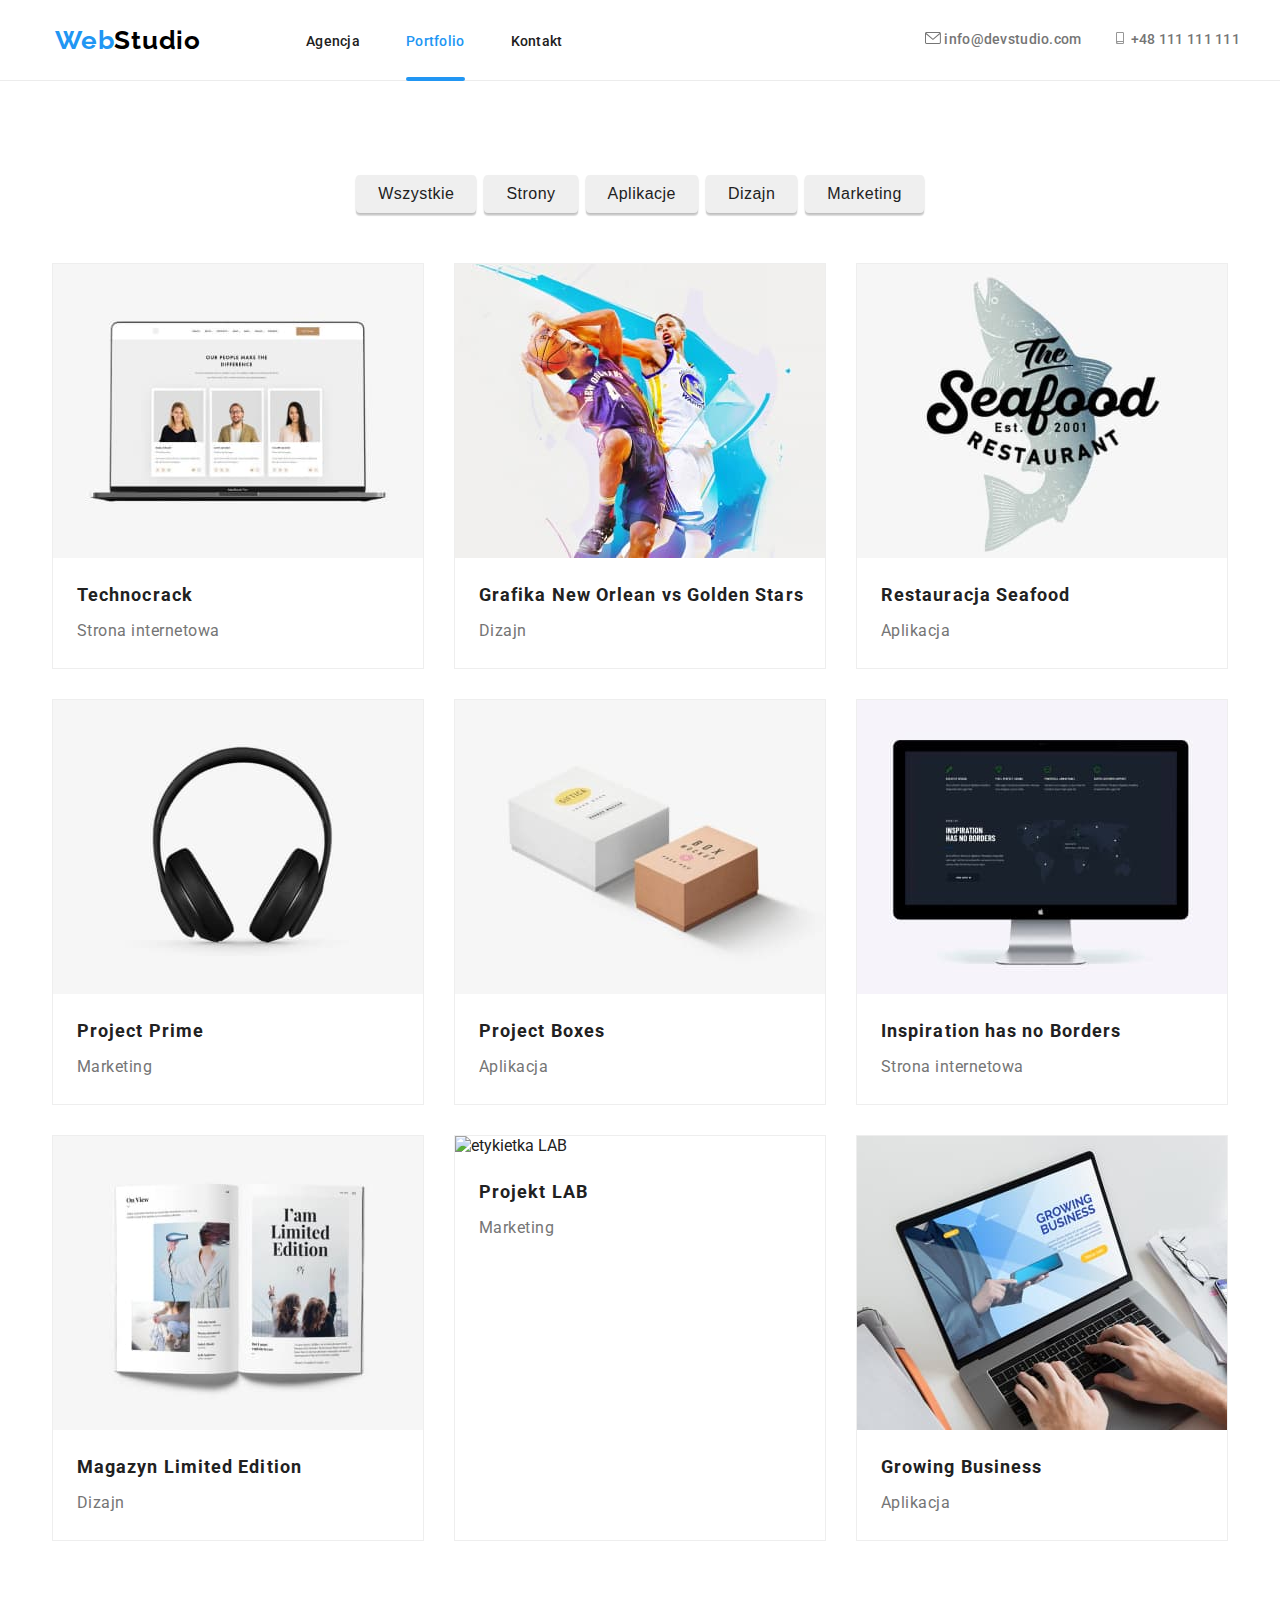
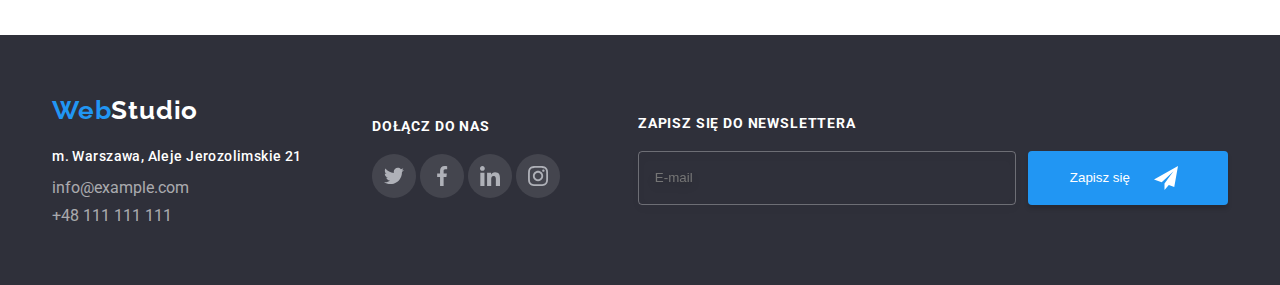
==== commit 1fb3b508: "próba" ====
--- a/portfolio.html
+++ b/portfolio.html
@@ -97,20 +97,22 @@
         <div class="container">
           <ul class="cards list">
             <li class="cards__item">
-
-                <img
+              <div class="cadrs__pic">
+                  <img
                   src="images/portfolio/technocrack.jpg"
                   alt="Laptop z otwartą stroną technocrack"
-                />
-                <div class="cadrs__pic">
-                <h3 class="cards__label">Technocrack</h3>
-                <p class="cards__sublabel">Strona internetowa</p>
+                  height="294"
+                  />
+                </div>
+                <div class="cadrs__description">
+                  <h3 class="cards__label">Technocrack</h3>
+                  <p class="cards__sublabel">Strona internetowa</p>
+                </div>
                 <div class="cards__overlay">
                   <p class="cards__paragraph">
                     Technocrack jest popularną platformą wykorzystywaną do rozpowszechniania koronawirusa. Firmy wykorzystują tę platformę do celów szpiegowskich i ataków na niezabezpieczone serwery konkurencji
                   </p>
                 </div>
-                </div>
             </li>
             <li class="cards__item">
               <div class="cadrs__pic">
@@ -119,12 +121,14 @@
                   alt="grafika New Orlean vs Golden Stars"
                 />
               </div>
+              <div class="cadrs__decription">
               <h3 class="cards__label">Grafika New Orlean vs Golden Stars</h3>
               <p class="cards__sublabel">Dizajn</p>
               <div class="cards__overlay">
                 <p class="cards__paragraph">
                   Technocrack jest popularną platformą wykorzystywaną do rozpowszechniania koronawirusa. Firmy wykorzystują tę platformę do celów szpiegowskich i ataków na niezabezpieczone serwery konkurencji
                 </p>
+              </div>
               </div>
             </li>
             <li class="cards__item">
--- a/css/main.min.css
+++ b/css/main.min.css
@@ -1 +1 @@
-h1,h2,h3,h4,h5{margin:0}h2{font-family:"Roboto",sans-serif;font-style:normal;font-weight:700;font-size:28px;line-height:1.18;letter-spacing:.06em;text-align:center;margin-bottom:50px}@media screen and (min-width: 1199px){h2{font-family:"Roboto",sans-serif;font-style:normal;font-weight:700;font-size:36px;line-height:1.667;letter-spacing:.06em}}h5{font-family:"Roboto",sans-serif;font-style:normal;font-weight:700;font-size:14px;line-height:1.143;letter-spacing:.06em;text-transform:uppercase;color:#fff;margin-bottom:20px}ul,ol{margin:0;padding:0}p{margin:0}img{display:block;max-width:100%;height:auto}.link{text-decoration:none}.list{list-style-type:none}.socials__list{display:-webkit-box;display:-ms-flexbox;display:flex;gap:10px}.socials__icon{display:inline-block;width:44px;height:44px;border-radius:50%;background:rgba(255,255,255,.1);-webkit-transition-property:background-color;transition-property:background-color;-webkit-transition-duration:250ms;transition-duration:250ms;-webkit-transition-timing-function:cubic-bezier(0.4, 0, 0.2, 1);transition-timing-function:cubic-bezier(0.4, 0, 0.2, 1)}.socials__icon:hover,.socials__icon:focus{background-color:#2196f3}.socials__svg{fill:#afb1b8;-webkit-transition-property:fill;transition-property:fill;-webkit-transition-duration:250ms;transition-duration:250ms;-webkit-transition-timing-function:cubic-bezier(0.4, 0, 0.2, 1);transition-timing-function:cubic-bezier(0.4, 0, 0.2, 1)}.socials__svg:hover,.socials__svg:focus{fill:#fff}h1,h2,h3,h4,h5{margin:0}h2{font-family:"Roboto",sans-serif;font-style:normal;font-weight:700;font-size:28px;line-height:1.18;letter-spacing:.06em;text-align:center;margin-bottom:50px}@media screen and (min-width: 1199px){h2{font-family:"Roboto",sans-serif;font-style:normal;font-weight:700;font-size:36px;line-height:1.667;letter-spacing:.06em}}h5{font-family:"Roboto",sans-serif;font-style:normal;font-weight:700;font-size:14px;line-height:1.143;letter-spacing:.06em;text-transform:uppercase;color:#fff;margin-bottom:20px}ul,ol{margin:0;padding:0}p{margin:0}img{display:block;max-width:100%;height:auto}.link{text-decoration:none}.list{list-style-type:none}.container{min-width:480px;padding:0 15px;margin:0 auto}@media screen and (min-width: 1199px){.container{max-width:1200px}}body{font-family:"Roboto",sans-serif;color:#212121;padding:0;margin:0}.section{padding:94px 0}.container{min-width:480px;padding:0 15px;margin:0 auto}@media screen and (min-width: 1199px){.container{max-width:1200px}}body{font-family:"Roboto",sans-serif;color:#212121;padding:0;margin:0}.section{padding:94px 0}h1,h2,h3,h4,h5{margin:0}h2{font-family:"Roboto",sans-serif;font-style:normal;font-weight:700;font-size:28px;line-height:1.18;letter-spacing:.06em;text-align:center;margin-bottom:50px}@media screen and (min-width: 1199px){h2{font-family:"Roboto",sans-serif;font-style:normal;font-weight:700;font-size:36px;line-height:1.667;letter-spacing:.06em}}h5{font-family:"Roboto",sans-serif;font-style:normal;font-weight:700;font-size:14px;line-height:1.143;letter-spacing:.06em;text-transform:uppercase;color:#fff;margin-bottom:20px}ul,ol{margin:0;padding:0}p{margin:0}img{display:block;max-width:100%;height:auto}.link{text-decoration:none}.list{list-style-type:none}.socials__list{display:-webkit-box;display:-ms-flexbox;display:flex;gap:10px}.socials__icon{display:inline-block;width:44px;height:44px;border-radius:50%;background:rgba(255,255,255,.1);-webkit-transition-property:background-color;transition-property:background-color;-webkit-transition-duration:250ms;transition-duration:250ms;-webkit-transition-timing-function:cubic-bezier(0.4, 0, 0.2, 1);transition-timing-function:cubic-bezier(0.4, 0, 0.2, 1)}.socials__icon:hover,.socials__icon:focus{background-color:#2196f3}.socials__svg{fill:#afb1b8;-webkit-transition-property:fill;transition-property:fill;-webkit-transition-duration:250ms;transition-duration:250ms;-webkit-transition-timing-function:cubic-bezier(0.4, 0, 0.2, 1);transition-timing-function:cubic-bezier(0.4, 0, 0.2, 1)}.socials__svg:hover,.socials__svg:focus{fill:#fff}.container{min-width:480px;padding:0 15px;margin:0 auto}@media screen and (min-width: 1199px){.container{max-width:1200px}}body{font-family:"Roboto",sans-serif;color:#212121;padding:0;margin:0}.section{padding:94px 0}.title{background-color:#2f303a;padding:200px 0;background-image:url("/images/Img4t.jpg");background-size:1125px;background-position:50% 50%}@media screen and (min-device-pixel-ratio: 2),screen and (-webkit-min-device-pixel-ratio: 2),screen and (min-resolution: 192dpi),screen and (min-resolution: 2dppx){.title{background-image:url("/images/Img4t@2x.jpg")}}@media screen and (min-width: 1199px){.title{background-image:url("/images/Img4d.jpg");background-size:1600px}}@media screen and (min-width: 1199px)and (min-device-pixel-ratio: 2),screen and (min-width: 1199px)and (-webkit-min-device-pixel-ratio: 2),screen and (min-width: 1199px)and (min-resolution: 192dpi),screen and (min-width: 1199px)and (min-resolution: 2dppx){.title{background-image:url("/images/Img4d@2x.jpg")}}.title__container{text-align:center}.title__content{color:#fff;font-weight:900;font-size:26px;letter-spacing:.06em;line-height:1.36;margin-bottom:30px;text-align:center;text-transform:uppercase}@media screen and (min-width: 1199px){.title__content{font-size:44px}}.title__btn{background-color:#2196f3;border:none;border-radius:4px;-webkit-box-shadow:0px 4px 4px rgba(0,0,0,.15);box-shadow:0px 4px 4px rgba(0,0,0,.15);color:#fff;cursor:pointer;font-family:"Roboto",sans-serif;font-style:normal;font-weight:700;font-size:16px;line-height:30px;letter-spacing:.06em;letter-spacing:.03em;padding:10px 41px;margin-left:auto}.paragraphs{margin-bottom:94px}.paragraphs__list{gap:30px}@media screen and (min-width: 767px){.paragraphs__list{display:grid;grid-template-columns:auto auto}}@media screen and (min-width: 1199px){.paragraphs__list{grid-template-columns:auto auto auto auto}}.paragraphs__item{color:#757575;font-family:"Roboto",sans-serif;font-style:normal;font-weight:400;font-size:14px;line-height:1.71;letter-spacing:.03em;-webkit-box-pack:center;-ms-flex-pack:center;justify-content:center;text-align:justify;margin-bottom:94px;width:100%}.paragraphs__icon{height:120px;padding-left:calc(50% - 135px);background-color:#f5f4fa;border-radius:4px}.paragraphs__title{font-family:"Roboto",sans-serif;font-style:normal;font-weight:700;font-size:14px;line-height:1.143;letter-spacing:.06em;margin-top:30px;padding-bottom:10px;text-align:center;text-transform:uppercase;color:#212121}@media screen and (min-width: 767px){.paragraphs__title{text-align:left}}.activities{display:none}@media screen and (min-width: 1199px){.activities{display:block}}.activities__list{display:-webkit-box;display:-ms-flexbox;display:flex;-webkit-box-pack:center;-ms-flex-pack:center;justify-content:center;gap:30px}.activities__item{height:294px}.activities__tag{text-align:center;-webkit-box-align:center;-ms-flex-align:center;align-items:center;width:370px;background:rgba(47,48,58,.8);position:relative;top:-70px;padding:27px 0 27px 0}.activities__content{font-family:"Roboto",sans-serif;font-style:normal;font-weight:700;font-size:14px;line-height:16px;letter-spacing:.06em;color:#fff;text-align:center;text-transform:uppercase}.team{background:#f5f4fa}.team__list{-webkit-box-pack:center;-ms-flex-pack:center;justify-content:center;gap:30px;padding:0 15px}@media screen and (min-width: 767px){.team__list{display:grid;grid-template-columns:50% 50%}}@media screen and (min-width: 1199px){.team__list{display:-webkit-box;display:-ms-flexbox;display:flex}}.team__item{background:#fff;border-radius:0 0 4px 4px;-webkit-box-shadow:0px 1px 3px rgba(0,0,0,.12),0px 1px 1px rgba(0,0,0,.14),0px 2px 1px rgba(0,0,0,.2);box-shadow:0px 1px 3px rgba(0,0,0,.12),0px 1px 1px rgba(0,0,0,.14),0px 2px 1px rgba(0,0,0,.2);color:#757575;font-family:"Roboto",sans-serif;font-style:normal;font-weight:400;font-size:16px;line-height:1.19;letter-spacing:.03em;padding-bottom:30px;text-align:center;-ms-flex-line-pack:center;align-content:center}.team__item img{margin:0 auto;width:100%}.team__name{font-family:"Roboto",sans-serif;font-style:normal;font-weight:500;font-size:16px;line-height:1.19;letter-spacing:.03em;color:#212121;margin-top:30px;margin-bottom:10px}.team .socials{margin-top:16px}.clients__list{display:grid;justify-items:center;grid-template-columns:auto auto;gap:30px}@media screen and (min-width: 767px){.clients__list{grid-template-columns:auto auto auto}}@media screen and (min-width: 1199px){.clients__list{display:-webkit-box;display:-ms-flexbox;display:flex}}.clients__item{width:170px;height:92px;border:1px solid #afb1b8;border-radius:4px;fill:#afb1b8;-webkit-transition-property:fill border;transition-property:fill border;-webkit-transition-duration:250ms;transition-duration:250ms;-webkit-transition-timing-function:cubic-bezier(0.4, 0, 0.2, 1);transition-timing-function:cubic-bezier(0.4, 0, 0.2, 1)}.clients__item:hover,.clients__item:focus{fill:#2196f3;border:1px solid #2196f3}.menu-container{position:fixed;top:0;left:0;width:100vw;height:100vh;padding:32px;background-color:#fff;z-index:999;-webkit-transform:translateX(100%);transform:translateX(100%);-webkit-transition:-webkit-transform 250ms ease-in-out;transition:-webkit-transform 250ms ease-in-out;transition:transform 250ms ease-in-out;transition:transform 250ms ease-in-out, -webkit-transform 250ms ease-in-out}.menu-container .menu-toggle{border:none;background:none;position:absolute;top:30px;right:90px;fill:#000;cursor:pointer}.menu-container__list{padding:0;margin:0;list-style:none}.menu-container__link{display:block;padding:10px;color:#000;text-decoration:none;font-family:"Roboto",sans-serif;font-style:normal;font-weight:500;font-size:40px;line-height:1.175;letter-spacing:.03em;letter-spacing:.02em}.menu-container__link:hover,.menu-container__link:focus{color:#2196f3}.menu-container__contacts{padding-top:38.568vh;padding-bottom:37px}.menu-container__contact{padding-left:8px;padding-bottom:27px}.menu-container__contact:first-child .link{color:#2196f3;font-family:"Roboto",sans-serif;font-style:normal;font-weight:500;font-size:34px;line-height:1.18;letter-spacing:.03em;letter-spacing:.02em}.menu-container__contact:last-child .link{color:#757575;font-family:"Roboto",sans-serif;font-style:normal;font-weight:500;font-size:24px;line-height:1.17;letter-spacing:.03em;letter-spacing:.02em}.menu-container__socials{display:-webkit-box;display:-ms-flexbox;display:flex}.menu-container__socials::after{content:"";height:22px;width:6px;position:relative;left:6px;background-color:#fff;z-index:999}.menu-container__social{color:#2196f3;margin-left:20px;display:-webkit-box;display:-ms-flexbox;display:flex;font-family:"Roboto",sans-serif;font-style:normal;font-weight:500;font-size:18px;line-height:1.33;letter-spacing:.03em;letter-spacing:.02em}.menu-container__social::after{content:"";display:block;height:22px;width:1px;background-color:rgba(33,33,33,.2);position:relative;left:9px;z-index:998}.menu-container.is-open{-webkit-transform:translateX(0);transform:translateX(0)}header{border-bottom:1px solid #ececec;padding:0 auto}header .container{display:-webkit-box;display:-ms-flexbox;display:flex;-webkit-box-align:center;-ms-flex-align:center;align-items:center;height:80px}.navigation{padding:0 15px;display:-webkit-box;display:-ms-flexbox;display:flex;-webkit-box-pack:justify;-ms-flex-pack:justify;justify-content:space-between;width:100%}@media screen and (min-width: 767px){.navigation{-webkit-box-pack:right;-ms-flex-pack:right;justify-content:right;width:auto}}.navigation__logo{font-family:"Raleway","Roboto",sans-serif;font-weight:700;font-size:26px;line-height:1,192;letter-spacing:.03em;color:#000;cursor:pointer}.navigation__logo--color-blue{color:#2196f3}.navigation .menu-toggle{fill:#212121;background:none;border:none;cursor:pointer;margin-left:auto}@media screen and (min-width: 767px){.navigation .menu-toggle{margin-left:0}}.navigation .menu-toggle:hover,.navigation .menu-toggle:focus{fill:#2196f3}.navigation__list{display:none;-webkit-box-align:center;-ms-flex-align:center;align-items:center;gap:46px}@media screen and (min-width: 767px){.navigation__list{margin-left:59px}}@media screen and (min-width: 1199px){.navigation__list{margin-left:69px}}.navigation__link{font-family:"Roboto",sans-serif;font-style:normal;font-weight:500;font-size:14px;line-height:1.172;letter-spacing:.03em;letter-spacing:.02em;cursor:pointer;position:relative;top:2px;-webkit-transition-property:color;transition-property:color;-webkit-transition-duration:250ms;transition-duration:250ms;-webkit-transition-timing-function:cubic-bezier(0.4, 0, 0.2, 1);transition-timing-function:cubic-bezier(0.4, 0, 0.2, 1)}.navigation__link:visited{color:#212121}.navigation__link::after{content:"";display:block;height:4px;border-radius:2px;background-color:rgba(0,0,0,0);position:relative;top:27px;-webkit-transition-property:background-color;transition-property:background-color;-webkit-transition-duration:250ms;transition-duration:250ms;-webkit-transition-timing-function:cubic-bezier(0.4, 0, 0.2, 1);transition-timing-function:cubic-bezier(0.4, 0, 0.2, 1)}.navigation__link:hover,.navigation__link:focus{color:#2196f3}.navigation__link:hover::after,.navigation__link:focus::after{background-color:#2196f3}.navigation__item--current .navigation__link{color:#2196f3}.navigation__item--current .navigation__link::after{background-color:#2196f3}.contacts{display:none;margin-left:auto;gap:50px;font-family:"Roboto",sans-serif;font-style:normal;font-weight:500;font-size:14px;line-height:1.423;letter-spacing:.03em;letter-spacing:.02em;color:#757575}@media(min-width: 767px){.contacts{-webkit-box-orient:vertical;-webkit-box-direction:normal;-ms-flex-direction:column;flex-direction:column;gap:10px;display:-webkit-box;display:-ms-flexbox;display:flex}}@media(min-width: 1199px){.contacts{-webkit-box-orient:horizontal;-webkit-box-direction:normal;-ms-flex-direction:row;flex-direction:row;gap:30px}}.contacts__item .contacts__link{color:#757575;fill:#757575;-webkit-transition-property:color fill;transition-property:color fill;-webkit-transition-duration:250ms;transition-duration:250ms;-webkit-transition-timing-function:cubic-bezier(0.4, 0, 0.2, 1);transition-timing-function:cubic-bezier(0.4, 0, 0.2, 1)}.contacts__item:hover .contacts__link,.contacts__item:focus .contacts__link{color:#2196f3;fill:#2196f3}@media(min-width: 767px){.navigation__list{display:-webkit-box;display:-ms-flexbox;display:flex}.menu-toggle{position:relative;top:-300px}}h1,h2,h3,h4,h5{margin:0}h2{font-family:"Roboto",sans-serif;font-style:normal;font-weight:700;font-size:28px;line-height:1.18;letter-spacing:.06em;text-align:center;margin-bottom:50px}@media screen and (min-width: 1199px){h2{font-family:"Roboto",sans-serif;font-style:normal;font-weight:700;font-size:36px;line-height:1.667;letter-spacing:.06em}}h5{font-family:"Roboto",sans-serif;font-style:normal;font-weight:700;font-size:14px;line-height:1.143;letter-spacing:.06em;text-transform:uppercase;color:#fff;margin-bottom:20px}ul,ol{margin:0;padding:0}p{margin:0}img{display:block;max-width:100%;height:auto}.link{text-decoration:none}.list{list-style-type:none}.socials__list{display:-webkit-box;display:-ms-flexbox;display:flex;gap:10px}.socials__icon{display:inline-block;width:44px;height:44px;border-radius:50%;background:rgba(255,255,255,.1);-webkit-transition-property:background-color;transition-property:background-color;-webkit-transition-duration:250ms;transition-duration:250ms;-webkit-transition-timing-function:cubic-bezier(0.4, 0, 0.2, 1);transition-timing-function:cubic-bezier(0.4, 0, 0.2, 1)}.socials__icon:hover,.socials__icon:focus{background-color:#2196f3}.socials__svg{fill:#afb1b8;-webkit-transition-property:fill;transition-property:fill;-webkit-transition-duration:250ms;transition-duration:250ms;-webkit-transition-timing-function:cubic-bezier(0.4, 0, 0.2, 1);transition-timing-function:cubic-bezier(0.4, 0, 0.2, 1)}.socials__svg:hover,.socials__svg:focus{fill:#fff}.container{min-width:480px;padding:0 15px;margin:0 auto}@media screen and (min-width: 1199px){.container{max-width:1200px}}body{font-family:"Roboto",sans-serif;color:#212121;padding:0;margin:0}.section{padding:94px 0}.title{background-color:#2f303a;padding:200px 0;background-image:url("/images/Img4t.jpg");background-size:1125px;background-position:50% 50%}@media screen and (min-device-pixel-ratio: 2),screen and (-webkit-min-device-pixel-ratio: 2),screen and (min-resolution: 192dpi),screen and (min-resolution: 2dppx){.title{background-image:url("/images/Img4t@2x.jpg")}}@media screen and (min-width: 1199px){.title{background-image:url("/images/Img4d.jpg");background-size:1600px}}@media screen and (min-width: 1199px)and (min-device-pixel-ratio: 2),screen and (min-width: 1199px)and (-webkit-min-device-pixel-ratio: 2),screen and (min-width: 1199px)and (min-resolution: 192dpi),screen and (min-width: 1199px)and (min-resolution: 2dppx){.title{background-image:url("/images/Img4d@2x.jpg")}}.title__container{text-align:center}.title__content{color:#fff;font-weight:900;font-size:26px;letter-spacing:.06em;line-height:1.36;margin-bottom:30px;text-align:center;text-transform:uppercase}@media screen and (min-width: 1199px){.title__content{font-size:44px}}.title__btn{background-color:#2196f3;border:none;border-radius:4px;-webkit-box-shadow:0px 4px 4px rgba(0,0,0,.15);box-shadow:0px 4px 4px rgba(0,0,0,.15);color:#fff;cursor:pointer;font-family:"Roboto",sans-serif;font-style:normal;font-weight:700;font-size:16px;line-height:30px;letter-spacing:.06em;letter-spacing:.03em;padding:10px 41px;margin-left:auto}.paragraphs{margin-bottom:94px}.paragraphs__list{gap:30px}@media screen and (min-width: 767px){.paragraphs__list{display:grid;grid-template-columns:auto auto}}@media screen and (min-width: 1199px){.paragraphs__list{grid-template-columns:auto auto auto auto}}.paragraphs__item{color:#757575;font-family:"Roboto",sans-serif;font-style:normal;font-weight:400;font-size:14px;line-height:1.71;letter-spacing:.03em;-webkit-box-pack:center;-ms-flex-pack:center;justify-content:center;text-align:justify;margin-bottom:94px;width:100%}.paragraphs__icon{height:120px;padding-left:calc(50% - 135px);background-color:#f5f4fa;border-radius:4px}.paragraphs__title{font-family:"Roboto",sans-serif;font-style:normal;font-weight:700;font-size:14px;line-height:1.143;letter-spacing:.06em;margin-top:30px;padding-bottom:10px;text-align:center;text-transform:uppercase;color:#212121}@media screen and (min-width: 767px){.paragraphs__title{text-align:left}}.activities{display:none}@media screen and (min-width: 1199px){.activities{display:block}}.activities__list{display:-webkit-box;display:-ms-flexbox;display:flex;-webkit-box-pack:center;-ms-flex-pack:center;justify-content:center;gap:30px}.activities__item{height:294px}.activities__tag{text-align:center;-webkit-box-align:center;-ms-flex-align:center;align-items:center;width:370px;background:rgba(47,48,58,.8);position:relative;top:-70px;padding:27px 0 27px 0}.activities__content{font-family:"Roboto",sans-serif;font-style:normal;font-weight:700;font-size:14px;line-height:16px;letter-spacing:.06em;color:#fff;text-align:center;text-transform:uppercase}.team{background:#f5f4fa}.team__list{-webkit-box-pack:center;-ms-flex-pack:center;justify-content:center;gap:30px;padding:0 15px}@media screen and (min-width: 767px){.team__list{display:grid;grid-template-columns:50% 50%}}@media screen and (min-width: 1199px){.team__list{display:-webkit-box;display:-ms-flexbox;display:flex}}.team__item{background:#fff;border-radius:0 0 4px 4px;-webkit-box-shadow:0px 1px 3px rgba(0,0,0,.12),0px 1px 1px rgba(0,0,0,.14),0px 2px 1px rgba(0,0,0,.2);box-shadow:0px 1px 3px rgba(0,0,0,.12),0px 1px 1px rgba(0,0,0,.14),0px 2px 1px rgba(0,0,0,.2);color:#757575;font-family:"Roboto",sans-serif;font-style:normal;font-weight:400;font-size:16px;line-height:1.19;letter-spacing:.03em;padding-bottom:30px;text-align:center;-ms-flex-line-pack:center;align-content:center}.team__item img{margin:0 auto;width:100%}.team__name{font-family:"Roboto",sans-serif;font-style:normal;font-weight:500;font-size:16px;line-height:1.19;letter-spacing:.03em;color:#212121;margin-top:30px;margin-bottom:10px}.team .socials{margin-top:16px}.clients__list{display:grid;justify-items:center;grid-template-columns:auto auto;gap:30px}@media screen and (min-width: 767px){.clients__list{grid-template-columns:auto auto auto}}@media screen and (min-width: 1199px){.clients__list{display:-webkit-box;display:-ms-flexbox;display:flex}}.clients__item{width:170px;height:92px;border:1px solid #afb1b8;border-radius:4px;fill:#afb1b8;-webkit-transition-property:fill border;transition-property:fill border;-webkit-transition-duration:250ms;transition-duration:250ms;-webkit-transition-timing-function:cubic-bezier(0.4, 0, 0.2, 1);transition-timing-function:cubic-bezier(0.4, 0, 0.2, 1)}.clients__item:hover,.clients__item:focus{fill:#2196f3;border:1px solid #2196f3}.container{min-width:480px;padding:0 15px;margin:0 auto}@media screen and (min-width: 1199px){.container{max-width:1200px}}body{font-family:"Roboto",sans-serif;color:#212121;padding:0;margin:0}.section{padding:94px 0}h1,h2,h3,h4,h5{margin:0}h2{font-family:"Roboto",sans-serif;font-style:normal;font-weight:700;font-size:28px;line-height:1.18;letter-spacing:.06em;text-align:center;margin-bottom:50px}@media screen and (min-width: 1199px){h2{font-family:"Roboto",sans-serif;font-style:normal;font-weight:700;font-size:36px;line-height:1.667;letter-spacing:.06em}}h5{font-family:"Roboto",sans-serif;font-style:normal;font-weight:700;font-size:14px;line-height:1.143;letter-spacing:.06em;text-transform:uppercase;color:#fff;margin-bottom:20px}ul,ol{margin:0;padding:0}p{margin:0}img{display:block;max-width:100%;height:auto}.link{text-decoration:none}.list{list-style-type:none}.footer{background-color:#2f303a;padding:60px 0}.footer .container{display:grid;gap:8px;grid-template-columns:auto;-webkit-box-pack:center;-ms-flex-pack:center;justify-content:center;text-align:center}@media screen and (min-width: 767px)and (max-width: 1199px){.footer .container{grid-template-columns:auto auto;row-gap:60px;-webkit-column-gap:144px;-moz-column-gap:144px;column-gap:144px}}@media screen and (min-width: 1200px){.footer .container{display:-webkit-box;display:-ms-flexbox;display:flex;-webkit-box-orient:horizontal;-webkit-box-direction:normal;-ms-flex-direction:row;flex-direction:row;-webkit-box-align:center;-ms-flex-align:center;align-items:center;gap:0}}.footer .socials{margin:0 auto;margin-bottom:60px;text-align:left}@media screen and (min-width: 1200px){.footer .socials{max-width:206px;margin:0 70px}}.address{margin-bottom:60px}@media screen and (min-width: 1200px){.address{text-align:left;margin-bottom:0}}.address__logo{color:#fff}.address__list{display:grid;grid-template-columns:auto;gap:8px}@media screen and (min-width: 1200px){.address__list{gap:9px}}.address__contacts{color:#fff;margin-bottom:8px;margin-top:20px;font-family:"Roboto",sans-serif;font-style:normal;font-weight:500;font-size:14px;line-height:1.71;letter-spacing:.03em}@media screen and (min-width: 1200px){.address__contacts{margin-bottom:9px}}.address__link{color:rgba(255,255,255,.6);-webkit-transition-property:color;transition-property:color;-webkit-transition-duration:250ms;transition-duration:250ms;-webkit-transition-timing-function:cubic-bezier(0.4, 0, 0.2, 1);transition-timing-function:cubic-bezier(0.4, 0, 0.2, 1)}.address__link:hover,.address__link:focus{color:#2196f3}.newsletter{display:block}@media screen and (min-width: 767px){.newsletter{place-self:center;grid-column:span 2;grid-auto-flow:column}}@media screen and (min-width: 1199px){.newsletter{text-align:left;margin-left:8px}}.newsletter__form{display:-webkit-box;display:-ms-flexbox;display:flex;-webkit-box-orient:vertical;-webkit-box-direction:normal;-ms-flex-direction:column;flex-direction:column;gap:20px}@media screen and (min-width: 1199px){.newsletter__form{-webkit-box-orient:horizontal;-webkit-box-direction:normal;-ms-flex-direction:row;flex-direction:row;gap:12px}}.newsletter__input{width:358px;height:50px;background:rgba(0,0,0,0);border:1px solid rgba(255,255,255,.3);-webkit-filter:drop-shadow(0px 4px 4px rgba(0, 0, 0, 0.15));filter:drop-shadow(0px 4px 4px rgba(0, 0, 0, 0.15));border-radius:4px;padding-left:16px;-webkit-transition-property:border;transition-property:border;-webkit-transition-duration:250ms;transition-duration:250ms;-webkit-transition-timing-function:cubic-bezier(0.4, 0, 0.2, 1);transition-timing-function:cubic-bezier(0.4, 0, 0.2, 1)}.newsletter__input:hover,.newsletter__input:focus{border:1px solid #2196f3}.newsletter__btn{background-color:#2196f3;color:#fff;border:none;border-radius:4px;-webkit-box-shadow:0px 4px 4px rgba(0,0,0,.15);box-shadow:0px 4px 4px rgba(0,0,0,.15);width:200px;display:-webkit-box;display:-ms-flexbox;display:flex;-webkit-box-pack:left;-ms-flex-pack:left;justify-content:left;-webkit-box-align:center;-ms-flex-align:center;align-items:center;gap:24px;padding:10px 0;padding-left:42px;margin:0 auto;cursor:pointer}.container{min-width:480px;padding:0 15px;margin:0 auto}@media screen and (min-width: 1199px){.container{max-width:1200px}}body{font-family:"Roboto",sans-serif;color:#212121;padding:0;margin:0}.section{padding:94px 0}h1,h2,h3,h4,h5{margin:0}h2{font-family:"Roboto",sans-serif;font-style:normal;font-weight:700;font-size:28px;line-height:1.18;letter-spacing:.06em;text-align:center;margin-bottom:50px}@media screen and (min-width: 1199px){h2{font-family:"Roboto",sans-serif;font-style:normal;font-weight:700;font-size:36px;line-height:1.667;letter-spacing:.06em}}h5{font-family:"Roboto",sans-serif;font-style:normal;font-weight:700;font-size:14px;line-height:1.143;letter-spacing:.06em;text-transform:uppercase;color:#fff;margin-bottom:20px}ul,ol{margin:0;padding:0}p{margin:0}img{display:block;max-width:100%;height:auto}.link{text-decoration:none}.list{list-style-type:none}.socials__list{display:-webkit-box;display:-ms-flexbox;display:flex;gap:10px}.socials__icon{display:inline-block;width:44px;height:44px;border-radius:50%;background:rgba(255,255,255,.1);-webkit-transition-property:background-color;transition-property:background-color;-webkit-transition-duration:250ms;transition-duration:250ms;-webkit-transition-timing-function:cubic-bezier(0.4, 0, 0.2, 1);transition-timing-function:cubic-bezier(0.4, 0, 0.2, 1)}.socials__icon:hover,.socials__icon:focus{background-color:#2196f3}.socials__svg{fill:#afb1b8;-webkit-transition-property:fill;transition-property:fill;-webkit-transition-duration:250ms;transition-duration:250ms;-webkit-transition-timing-function:cubic-bezier(0.4, 0, 0.2, 1);transition-timing-function:cubic-bezier(0.4, 0, 0.2, 1)}.socials__svg:hover,.socials__svg:focus{fill:#fff}.container{min-width:480px;padding:0 15px;margin:0 auto}@media screen and (min-width: 1199px){.container{max-width:1200px}}body{font-family:"Roboto",sans-serif;color:#212121;padding:0;margin:0}.section{padding:94px 0}.title{background-color:#2f303a;padding:200px 0;background-image:url("/images/Img4t.jpg");background-size:1125px;background-position:50% 50%}@media screen and (min-device-pixel-ratio: 2),screen and (-webkit-min-device-pixel-ratio: 2),screen and (min-resolution: 192dpi),screen and (min-resolution: 2dppx){.title{background-image:url("/images/Img4t@2x.jpg")}}@media screen and (min-width: 1199px){.title{background-image:url("/images/Img4d.jpg");background-size:1600px}}@media screen and (min-width: 1199px)and (min-device-pixel-ratio: 2),screen and (min-width: 1199px)and (-webkit-min-device-pixel-ratio: 2),screen and (min-width: 1199px)and (min-resolution: 192dpi),screen and (min-width: 1199px)and (min-resolution: 2dppx){.title{background-image:url("/images/Img4d@2x.jpg")}}.title__container{text-align:center}.title__content{color:#fff;font-weight:900;font-size:26px;letter-spacing:.06em;line-height:1.36;margin-bottom:30px;text-align:center;text-transform:uppercase}@media screen and (min-width: 1199px){.title__content{font-size:44px}}.title__btn{background-color:#2196f3;border:none;border-radius:4px;-webkit-box-shadow:0px 4px 4px rgba(0,0,0,.15);box-shadow:0px 4px 4px rgba(0,0,0,.15);color:#fff;cursor:pointer;font-family:"Roboto",sans-serif;font-style:normal;font-weight:700;font-size:16px;line-height:30px;letter-spacing:.06em;letter-spacing:.03em;padding:10px 41px;margin-left:auto}.paragraphs{margin-bottom:94px}.paragraphs__list{gap:30px}@media screen and (min-width: 767px){.paragraphs__list{display:grid;grid-template-columns:auto auto}}@media screen and (min-width: 1199px){.paragraphs__list{grid-template-columns:auto auto auto auto}}.paragraphs__item{color:#757575;font-family:"Roboto",sans-serif;font-style:normal;font-weight:400;font-size:14px;line-height:1.71;letter-spacing:.03em;-webkit-box-pack:center;-ms-flex-pack:center;justify-content:center;text-align:justify;margin-bottom:94px;width:100%}.paragraphs__icon{height:120px;padding-left:calc(50% - 135px);background-color:#f5f4fa;border-radius:4px}.paragraphs__title{font-family:"Roboto",sans-serif;font-style:normal;font-weight:700;font-size:14px;line-height:1.143;letter-spacing:.06em;margin-top:30px;padding-bottom:10px;text-align:center;text-transform:uppercase;color:#212121}@media screen and (min-width: 767px){.paragraphs__title{text-align:left}}.activities{display:none}@media screen and (min-width: 1199px){.activities{display:block}}.activities__list{display:-webkit-box;display:-ms-flexbox;display:flex;-webkit-box-pack:center;-ms-flex-pack:center;justify-content:center;gap:30px}.activities__item{height:294px}.activities__tag{text-align:center;-webkit-box-align:center;-ms-flex-align:center;align-items:center;width:370px;background:rgba(47,48,58,.8);position:relative;top:-70px;padding:27px 0 27px 0}.activities__content{font-family:"Roboto",sans-serif;font-style:normal;font-weight:700;font-size:14px;line-height:16px;letter-spacing:.06em;color:#fff;text-align:center;text-transform:uppercase}.team{background:#f5f4fa}.team__list{-webkit-box-pack:center;-ms-flex-pack:center;justify-content:center;gap:30px;padding:0 15px}@media screen and (min-width: 767px){.team__list{display:grid;grid-template-columns:50% 50%}}@media screen and (min-width: 1199px){.team__list{display:-webkit-box;display:-ms-flexbox;display:flex}}.team__item{background:#fff;border-radius:0 0 4px 4px;-webkit-box-shadow:0px 1px 3px rgba(0,0,0,.12),0px 1px 1px rgba(0,0,0,.14),0px 2px 1px rgba(0,0,0,.2);box-shadow:0px 1px 3px rgba(0,0,0,.12),0px 1px 1px rgba(0,0,0,.14),0px 2px 1px rgba(0,0,0,.2);color:#757575;font-family:"Roboto",sans-serif;font-style:normal;font-weight:400;font-size:16px;line-height:1.19;letter-spacing:.03em;padding-bottom:30px;text-align:center;-ms-flex-line-pack:center;align-content:center}.team__item img{margin:0 auto;width:100%}.team__name{font-family:"Roboto",sans-serif;font-style:normal;font-weight:500;font-size:16px;line-height:1.19;letter-spacing:.03em;color:#212121;margin-top:30px;margin-bottom:10px}.team .socials{margin-top:16px}.clients__list{display:grid;justify-items:center;grid-template-columns:auto auto;gap:30px}@media screen and (min-width: 767px){.clients__list{grid-template-columns:auto auto auto}}@media screen and (min-width: 1199px){.clients__list{display:-webkit-box;display:-ms-flexbox;display:flex}}.clients__item{width:170px;height:92px;border:1px solid #afb1b8;border-radius:4px;fill:#afb1b8;-webkit-transition-property:fill border;transition-property:fill border;-webkit-transition-duration:250ms;transition-duration:250ms;-webkit-transition-timing-function:cubic-bezier(0.4, 0, 0.2, 1);transition-timing-function:cubic-bezier(0.4, 0, 0.2, 1)}.clients__item:hover,.clients__item:focus{fill:#2196f3;border:1px solid #2196f3}.menu-container{position:fixed;top:0;left:0;width:100vw;height:100vh;padding:32px;background-color:#fff;z-index:999;-webkit-transform:translateX(100%);transform:translateX(100%);-webkit-transition:-webkit-transform 250ms ease-in-out;transition:-webkit-transform 250ms ease-in-out;transition:transform 250ms ease-in-out;transition:transform 250ms ease-in-out, -webkit-transform 250ms ease-in-out}.menu-container .menu-toggle{border:none;background:none;position:absolute;top:30px;right:90px;fill:#000;cursor:pointer}.menu-container__list{padding:0;margin:0;list-style:none}.menu-container__link{display:block;padding:10px;color:#000;text-decoration:none;font-family:"Roboto",sans-serif;font-style:normal;font-weight:500;font-size:40px;line-height:1.175;letter-spacing:.03em;letter-spacing:.02em}.menu-container__link:hover,.menu-container__link:focus{color:#2196f3}.menu-container__contacts{padding-top:38.568vh;padding-bottom:37px}.menu-container__contact{padding-left:8px;padding-bottom:27px}.menu-container__contact:first-child .link{color:#2196f3;font-family:"Roboto",sans-serif;font-style:normal;font-weight:500;font-size:34px;line-height:1.18;letter-spacing:.03em;letter-spacing:.02em}.menu-container__contact:last-child .link{color:#757575;font-family:"Roboto",sans-serif;font-style:normal;font-weight:500;font-size:24px;line-height:1.17;letter-spacing:.03em;letter-spacing:.02em}.menu-container__socials{display:-webkit-box;display:-ms-flexbox;display:flex}.menu-container__socials::after{content:"";height:22px;width:6px;position:relative;left:6px;background-color:#fff;z-index:999}.menu-container__social{color:#2196f3;margin-left:20px;display:-webkit-box;display:-ms-flexbox;display:flex;font-family:"Roboto",sans-serif;font-style:normal;font-weight:500;font-size:18px;line-height:1.33;letter-spacing:.03em;letter-spacing:.02em}.menu-container__social::after{content:"";display:block;height:22px;width:1px;background-color:rgba(33,33,33,.2);position:relative;left:9px;z-index:998}.menu-container.is-open{-webkit-transform:translateX(0);transform:translateX(0)}h1,h2,h3,h4,h5{margin:0}h2{font-family:"Roboto",sans-serif;font-style:normal;font-weight:700;font-size:28px;line-height:1.18;letter-spacing:.06em;text-align:center;margin-bottom:50px}@media screen and (min-width: 1199px){h2{font-family:"Roboto",sans-serif;font-style:normal;font-weight:700;font-size:36px;line-height:1.667;letter-spacing:.06em}}h5{font-family:"Roboto",sans-serif;font-style:normal;font-weight:700;font-size:14px;line-height:1.143;letter-spacing:.06em;text-transform:uppercase;color:#fff;margin-bottom:20px}ul,ol{margin:0;padding:0}p{margin:0}img{display:block;max-width:100%;height:auto}.link{text-decoration:none}.list{list-style-type:none}.socials__list{display:-webkit-box;display:-ms-flexbox;display:flex;gap:10px}.socials__icon{display:inline-block;width:44px;height:44px;border-radius:50%;background:rgba(255,255,255,.1);-webkit-transition-property:background-color;transition-property:background-color;-webkit-transition-duration:250ms;transition-duration:250ms;-webkit-transition-timing-function:cubic-bezier(0.4, 0, 0.2, 1);transition-timing-function:cubic-bezier(0.4, 0, 0.2, 1)}.socials__icon:hover,.socials__icon:focus{background-color:#2196f3}.socials__svg{fill:#afb1b8;-webkit-transition-property:fill;transition-property:fill;-webkit-transition-duration:250ms;transition-duration:250ms;-webkit-transition-timing-function:cubic-bezier(0.4, 0, 0.2, 1);transition-timing-function:cubic-bezier(0.4, 0, 0.2, 1)}.socials__svg:hover,.socials__svg:focus{fill:#fff}.container{min-width:480px;padding:0 15px;margin:0 auto}@media screen and (min-width: 1199px){.container{max-width:1200px}}body{font-family:"Roboto",sans-serif;color:#212121;padding:0;margin:0}.section{padding:94px 0}.portfolio{padding:94px 0}.filters{display:-webkit-box;display:-ms-flexbox;display:flex;gap:8px;-webkit-box-pack:left;-ms-flex-pack:left;justify-content:left;margin-bottom:50px;-ms-flex-wrap:wrap;flex-wrap:wrap;padding-right:73px}@media screen and (min-width: 767px){.filters{-webkit-box-pack:center;-ms-flex-pack:center;justify-content:center;padding-right:0}}.filters__btn{border:none;border-radius:4px;-webkit-box-shadow:0px 3px 1px rgba(0,0,0,.1),0px 1px 2px rgba(0,0,0,.08),0px 2px 2px rgba(0,0,0,.12);box-shadow:0px 3px 1px rgba(0,0,0,.1),0px 1px 2px rgba(0,0,0,.08),0px 2px 2px rgba(0,0,0,.12);color:#212121;cursor:pointer;font-weight:500;font-size:16px;line-height:1.62;letter-spacing:.03em;padding:6px 22px;text-align:center;-webkit-transition-property:color background-color;transition-property:color background-color;-webkit-transition-duration:250ms;transition-duration:250ms;-webkit-transition-timing-function:cubic-bezier(0.4, 0, 0.2, 1);transition-timing-function:cubic-bezier(0.4, 0, 0.2, 1)}.filters__btn:hover,.filters__btn:focus{color:#fff;background-color:#2196f3}.cards{display:grid;-webkit-box-pack:center;-ms-flex-pack:center;justify-content:center;grid-template-columns:auto;gap:30px}@media screen and (min-width: 767px){.cards{grid-template-columns:auto auto}}@media screen and (min-width: 1199px){.cards{grid-template-columns:auto auto auto}}.cards__item{background:#fff;border:1px solid #eee;height:404px;-webkit-transition-property:-webkit-box-shadow;transition-property:-webkit-box-shadow;transition-property:box-shadow;transition-property:box-shadow, -webkit-box-shadow;-webkit-transition-duration:250ms;transition-duration:250ms;-webkit-transition-timing-function:cubic-bezier(0.4, 0, 0.2, 1);transition-timing-function:cubic-bezier(0.4, 0, 0.2, 1)}.cards__item:hover,.cards__item:focus{-webkit-box-shadow:0px 1px 1px rgba(0,0,0,.12),0px 4px 4px rgba(0,0,0,.06),1px 4px 6px rgba(0,0,0,.16);box-shadow:0px 1px 1px rgba(0,0,0,.12),0px 4px 4px rgba(0,0,0,.06),1px 4px 6px rgba(0,0,0,.16)}.cards__item:hover .cards__paragraph,.cards__item:focus .cards__paragraph{-webkit-transform:translateY(-294px);transform:translateY(-294px)}.cards__item img{display:block;width:100vw;height:auto;overflow:hidden;-o-object-position:center;object-position:center}.cards__pic{width:100vw;height:294px}.cards__label{font-family:"Roboto",sans-serif;font-style:normal;font-weight:700;font-size:18px;line-height:1.88;letter-spacing:.06em;color:#212121;margin-top:20px;margin-left:24px}.cards__sublabel{font-family:"Roboto",sans-serif;font-style:normal;font-weight:400;font-size:16;line-height:1.88;letter-spacing:.03em;color:#757575;margin-top:4px;margin-bottom:20px;margin-left:24px}.cards__overlay{position:relative;top:-402px;overflow:hidden;width:100%;height:294}@media screen and (min-width: 1199px){.cards__overlay{width:370}}.cards__paragraph{background:rgba(33,150,243,.9);color:#fff;position:relative;top:294px;width:301px;height:196px;font-family:"Roboto",sans-serif;font-style:normal;font-weight:400;font-size:18px;line-height:1.56;letter-spacing:.03em;padding:49px 45px 49px 24px;-webkit-transition-property:translatey(0);transition-property:translatey(0);-webkit-transition-duration:250ms;transition-duration:250ms;-webkit-transition-timing-function:cubic-bezier(0.4, 0, 0.2, 1);transition-timing-function:cubic-bezier(0.4, 0, 0.2, 1)}h1,h2,h3,h4,h5{margin:0}h2{font-family:"Roboto",sans-serif;font-style:normal;font-weight:700;font-size:28px;line-height:1.18;letter-spacing:.06em;text-align:center;margin-bottom:50px}@media screen and (min-width: 1199px){h2{font-family:"Roboto",sans-serif;font-style:normal;font-weight:700;font-size:36px;line-height:1.667;letter-spacing:.06em}}h5{font-family:"Roboto",sans-serif;font-style:normal;font-weight:700;font-size:14px;line-height:1.143;letter-spacing:.06em;text-transform:uppercase;color:#fff;margin-bottom:20px}ul,ol{margin:0;padding:0}p{margin:0}img{display:block;max-width:100%;height:auto}.link{text-decoration:none}.list{list-style-type:none}.socials__list{display:-webkit-box;display:-ms-flexbox;display:flex;gap:10px}.socials__icon{display:inline-block;width:44px;height:44px;border-radius:50%;background:rgba(255,255,255,.1);-webkit-transition-property:background-color;transition-property:background-color;-webkit-transition-duration:250ms;transition-duration:250ms;-webkit-transition-timing-function:cubic-bezier(0.4, 0, 0.2, 1);transition-timing-function:cubic-bezier(0.4, 0, 0.2, 1)}.socials__icon:hover,.socials__icon:focus{background-color:#2196f3}.socials__svg{fill:#afb1b8;-webkit-transition-property:fill;transition-property:fill;-webkit-transition-duration:250ms;transition-duration:250ms;-webkit-transition-timing-function:cubic-bezier(0.4, 0, 0.2, 1);transition-timing-function:cubic-bezier(0.4, 0, 0.2, 1)}.socials__svg:hover,.socials__svg:focus{fill:#fff}.container{min-width:480px;padding:0 15px;margin:0 auto}@media screen and (min-width: 1199px){.container{max-width:1200px}}body{font-family:"Roboto",sans-serif;color:#212121;padding:0;margin:0}.section{padding:94px 0}.is-hidden{pointer-events:none;visibility:hidden;opacity:0}.backdrop{position:fixed;display:-webkit-box;display:-ms-flexbox;display:flex;top:0;bottom:0;left:0;right:0;background:rgba(0,0,0,.2);cursor:not-allowed}.close{position:relative;left:calc(100% - 38px);top:8px;cursor:pointer;border-radius:50%;width:30px;height:30px;background:#fff;border:1px solid rgba(0,0,0,.1);padding-left:6px;padding-top:2px;fill:#000}.modal-form{position:fixed;width:410px;height:581px;left:calc(50% - 225px);top:calc(50% - 290px);background:#fff;-webkit-box-shadow:0px 1px 3px rgba(0,0,0,.12),0px 1px 1px rgba(0,0,0,.14),0px 2px 1px rgba(0,0,0,.2);box-shadow:0px 1px 3px rgba(0,0,0,.12),0px 1px 1px rgba(0,0,0,.14),0px 2px 1px rgba(0,0,0,.2);border-radius:4px;cursor:default;padding-left:40px;color:#757575;font-size:12px}@media screen and (min-width: 1199px){.modal-form{width:488px;left:calc(50% - 264px)}}.modal-form__container{display:block}.modal-form__title{margin-top:10px;width:370px;height:23px;text-align:center;font-family:"Roboto",sans-serif;font-style:normal;font-weight:700;font-size:20px;line-height:1.15;letter-spacing:.06em;color:#212121;margin-bottom:8px;word-wrap:normal}@media screen and (min-width: 1199px){.modal-form__title{width:448px}}.modal-form__label{position:relative;right:18px}.modal-form__label:focus-within .modal-form__icon,.modal-form__label:hover .modal-form__icon{fill:#2196f3}.modal-form__label--comment{right:0}.modal-form__label--comment .modal-form__input{height:96px;width:338px;padding:11px 15px;margin-bottom:20px;left:0}@media screen and (min-width: 1199px){.modal-form__label--comment .modal-form__input{width:416px}}.modal-form__label--comment .modal-form__input::-webkit-input-placeholder{font-family:"Roboto",sans-serif;font-style:normal;font-weight:400;font-size:12px;line-height:14px;letter-spacing:.03em;letter-spacing:.01em;color:rgba(117,117,117,.5)}.modal-form__label--comment .modal-form__input::-moz-placeholder{font-family:"Roboto",sans-serif;font-style:normal;font-weight:400;font-size:12px;line-height:14px;letter-spacing:.03em;letter-spacing:.01em;color:rgba(117,117,117,.5)}.modal-form__label--comment .modal-form__input:-ms-input-placeholder{font-family:"Roboto",sans-serif;font-style:normal;font-weight:400;font-size:12px;line-height:14px;letter-spacing:.03em;letter-spacing:.01em;color:rgba(117,117,117,.5)}.modal-form__label--comment .modal-form__input::-ms-input-placeholder{font-family:"Roboto",sans-serif;font-style:normal;font-weight:400;font-size:12px;line-height:14px;letter-spacing:.03em;letter-spacing:.01em;color:rgba(117,117,117,.5)}.modal-form__label--comment .modal-form__input::placeholder{font-family:"Roboto",sans-serif;font-style:normal;font-weight:400;font-size:12px;line-height:14px;letter-spacing:.03em;letter-spacing:.01em;color:rgba(117,117,117,.5)}.modal-form__icon{position:relative;left:30px;top:35px;z-index:1;-webkit-transition-property:fill;transition-property:fill;-webkit-transition-duration:250ms;transition-duration:250ms;-webkit-transition-timing-function:cubic-bezier(0.4, 0, 0.2, 1);transition-timing-function:cubic-bezier(0.4, 0, 0.2, 1)}.modal-form__input{border:1px solid rgba(33,33,33,.2);border-radius:4px;width:322px;height:18px;margin-right:32px;padding:10px 11px 10px 35px;margin-top:4px;position:relative;left:18px;-webkit-transition-property:border;transition-property:border;-webkit-transition-duration:250ms;transition-duration:250ms;-webkit-transition-timing-function:cubic-bezier(0.4, 0, 0.2, 1);transition-timing-function:cubic-bezier(0.4, 0, 0.2, 1)}@media screen and (min-width: 1199px){.modal-form__input{width:400px}}.modal-form__input:focus,.modal-form__input:hover{border:1px solid #2196f3}.modal-form__input::-webkit-input-placeholder{font-family:"Roboto",sans-serif;font-style:normal;font-weight:400;font-size:12px;line-height:14px;letter-spacing:.03em;letter-spacing:.01em;color:rgba(117,117,117,.5)}.modal-form__input::-moz-placeholder{font-family:"Roboto",sans-serif;font-style:normal;font-weight:400;font-size:12px;line-height:14px;letter-spacing:.03em;letter-spacing:.01em;color:rgba(117,117,117,.5)}.modal-form__input:-ms-input-placeholder{font-family:"Roboto",sans-serif;font-style:normal;font-weight:400;font-size:12px;line-height:14px;letter-spacing:.03em;letter-spacing:.01em;color:rgba(117,117,117,.5)}.modal-form__input::-ms-input-placeholder{font-family:"Roboto",sans-serif;font-style:normal;font-weight:400;font-size:12px;line-height:14px;letter-spacing:.03em;letter-spacing:.01em;color:rgba(117,117,117,.5)}.modal-form__input::placeholder{font-family:"Roboto",sans-serif;font-style:normal;font-weight:400;font-size:12px;line-height:14px;letter-spacing:.03em;letter-spacing:.01em;color:rgba(117,117,117,.5)}.modal-form__checkbox{cursor:pointer;z-index:1}.modal-form__checkbox::after{content:"";display:block;width:12px;height:11px;border:solid #000 2px;border-radius:2px;position:relative;right:3px;background-color:#fff;z-index:1;opacity:1;-webkit-transition-property:opacity;transition-property:opacity;-webkit-transition-duration:250ms;transition-duration:250ms;-webkit-transition-timing-function:cubic-bezier(0.4, 0, 0.2, 1);transition-timing-function:cubic-bezier(0.4, 0, 0.2, 1)}.modal-form__checkbox:checked::after{content:"";width:12px;height:11px;opacity:0;-webkit-transition-property:opacity;transition-property:opacity;-webkit-transition-duration:250ms;transition-duration:250ms;-webkit-transition-timing-function:cubic-bezier(0.4, 0, 0.2, 1);transition-timing-function:cubic-bezier(0.4, 0, 0.2, 1)}.modal-form__checked{width:16px;height:15px;position:relative;right:22px;top:2px;z-index:0}.modal-form__statement{font-family:"Roboto",sans-serif;font-style:normal;font-weight:400;font-size:12px;line-height:1.17;letter-spacing:.03em;color:#757575;position:relative;right:18px}@media screen and (min-width: 1199px){.modal-form__statement{font-family:"Roboto",sans-serif;font-style:normal;font-weight:400;font-size:14px;line-height:1.71;letter-spacing:.03em}}.modal-form__link{color:#2196f3;text-decoration:underline}.modal-form__btn{font-family:"Roboto",sans-serif;font-style:normal;font-weight:700;font-size:16px;line-height:1.88;letter-spacing:.06em;letter-spacing:.06em;background-color:#2196f3;border:none;border-radius:4px;-webkit-box-shadow:0px 4px 4px rgba(0,0,0,.15);box-shadow:0px 4px 4px rgba(0,0,0,.15);color:#fff;height:50px;width:200px;margin-left:85px;margin-top:30px;cursor:pointer}@media screen and (min-width: 1199px){.modal-form__btn{margin-left:124px}}/*# sourceMappingURL=main.min.css.map */+h1,h2,h3,h4,h5{margin:0}h2{font-family:"Roboto",sans-serif;font-style:normal;font-weight:700;font-size:28px;line-height:1.18;letter-spacing:.06em;text-align:center;margin-bottom:50px}@media screen and (min-width: 1199px){h2{font-family:"Roboto",sans-serif;font-style:normal;font-weight:700;font-size:36px;line-height:1.667;letter-spacing:.06em}}h5{font-family:"Roboto",sans-serif;font-style:normal;font-weight:700;font-size:14px;line-height:1.143;letter-spacing:.06em;text-transform:uppercase;color:#fff;margin-bottom:20px}ul,ol{margin:0;padding:0}p{margin:0}img{display:block;max-width:100%;height:auto}.link{text-decoration:none}.list{list-style-type:none}.socials__list{display:-webkit-box;display:-ms-flexbox;display:flex;gap:10px}.socials__icon{display:inline-block;width:44px;height:44px;border-radius:50%;background:rgba(255,255,255,.1);-webkit-transition-property:background-color;transition-property:background-color;-webkit-transition-duration:250ms;transition-duration:250ms;-webkit-transition-timing-function:cubic-bezier(0.4, 0, 0.2, 1);transition-timing-function:cubic-bezier(0.4, 0, 0.2, 1)}.socials__icon:hover,.socials__icon:focus{background-color:#2196f3}.socials__svg{fill:#afb1b8;-webkit-transition-property:fill;transition-property:fill;-webkit-transition-duration:250ms;transition-duration:250ms;-webkit-transition-timing-function:cubic-bezier(0.4, 0, 0.2, 1);transition-timing-function:cubic-bezier(0.4, 0, 0.2, 1)}.socials__svg:hover,.socials__svg:focus{fill:#fff}h1,h2,h3,h4,h5{margin:0}h2{font-family:"Roboto",sans-serif;font-style:normal;font-weight:700;font-size:28px;line-height:1.18;letter-spacing:.06em;text-align:center;margin-bottom:50px}@media screen and (min-width: 1199px){h2{font-family:"Roboto",sans-serif;font-style:normal;font-weight:700;font-size:36px;line-height:1.667;letter-spacing:.06em}}h5{font-family:"Roboto",sans-serif;font-style:normal;font-weight:700;font-size:14px;line-height:1.143;letter-spacing:.06em;text-transform:uppercase;color:#fff;margin-bottom:20px}ul,ol{margin:0;padding:0}p{margin:0}img{display:block;max-width:100%;height:auto}.link{text-decoration:none}.list{list-style-type:none}.container{min-width:480px;padding:0 15px;margin:0 auto}@media screen and (min-width: 1199px){.container{max-width:1200px}}body{font-family:"Roboto",sans-serif;color:#212121;padding:0;margin:0}.section{padding:94px 0}.container{min-width:480px;padding:0 15px;margin:0 auto}@media screen and (min-width: 1199px){.container{max-width:1200px}}body{font-family:"Roboto",sans-serif;color:#212121;padding:0;margin:0}.section{padding:94px 0}h1,h2,h3,h4,h5{margin:0}h2{font-family:"Roboto",sans-serif;font-style:normal;font-weight:700;font-size:28px;line-height:1.18;letter-spacing:.06em;text-align:center;margin-bottom:50px}@media screen and (min-width: 1199px){h2{font-family:"Roboto",sans-serif;font-style:normal;font-weight:700;font-size:36px;line-height:1.667;letter-spacing:.06em}}h5{font-family:"Roboto",sans-serif;font-style:normal;font-weight:700;font-size:14px;line-height:1.143;letter-spacing:.06em;text-transform:uppercase;color:#fff;margin-bottom:20px}ul,ol{margin:0;padding:0}p{margin:0}img{display:block;max-width:100%;height:auto}.link{text-decoration:none}.list{list-style-type:none}.socials__list{display:-webkit-box;display:-ms-flexbox;display:flex;gap:10px}.socials__icon{display:inline-block;width:44px;height:44px;border-radius:50%;background:rgba(255,255,255,.1);-webkit-transition-property:background-color;transition-property:background-color;-webkit-transition-duration:250ms;transition-duration:250ms;-webkit-transition-timing-function:cubic-bezier(0.4, 0, 0.2, 1);transition-timing-function:cubic-bezier(0.4, 0, 0.2, 1)}.socials__icon:hover,.socials__icon:focus{background-color:#2196f3}.socials__svg{fill:#afb1b8;-webkit-transition-property:fill;transition-property:fill;-webkit-transition-duration:250ms;transition-duration:250ms;-webkit-transition-timing-function:cubic-bezier(0.4, 0, 0.2, 1);transition-timing-function:cubic-bezier(0.4, 0, 0.2, 1)}.socials__svg:hover,.socials__svg:focus{fill:#fff}.container{min-width:480px;padding:0 15px;margin:0 auto}@media screen and (min-width: 1199px){.container{max-width:1200px}}body{font-family:"Roboto",sans-serif;color:#212121;padding:0;margin:0}.section{padding:94px 0}.title{background-color:#2f303a;padding:200px 0;background-image:url("/images/Img4t.jpg");background-size:1125px;background-position:50% 50%}@media screen and (min-device-pixel-ratio: 2),screen and (-webkit-min-device-pixel-ratio: 2),screen and (min-resolution: 192dpi),screen and (min-resolution: 2dppx){.title{background-image:url("/images/Img4t@2x.jpg")}}@media screen and (min-width: 1199px){.title{background-image:url("/images/Img4d.jpg");background-size:1600px}}@media screen and (min-width: 1199px)and (min-device-pixel-ratio: 2),screen and (min-width: 1199px)and (-webkit-min-device-pixel-ratio: 2),screen and (min-width: 1199px)and (min-resolution: 192dpi),screen and (min-width: 1199px)and (min-resolution: 2dppx){.title{background-image:url("/images/Img4d@2x.jpg")}}.title__container{text-align:center}.title__content{color:#fff;font-weight:900;font-size:26px;letter-spacing:.06em;line-height:1.36;margin-bottom:30px;text-align:center;text-transform:uppercase}@media screen and (min-width: 1199px){.title__content{font-size:44px}}.title__btn{background-color:#2196f3;border:none;border-radius:4px;-webkit-box-shadow:0px 4px 4px rgba(0,0,0,.15);box-shadow:0px 4px 4px rgba(0,0,0,.15);color:#fff;cursor:pointer;font-family:"Roboto",sans-serif;font-style:normal;font-weight:700;font-size:16px;line-height:30px;letter-spacing:.06em;letter-spacing:.03em;padding:10px 41px;margin-left:auto}.paragraphs{margin-bottom:94px}.paragraphs__list{gap:30px}@media screen and (min-width: 767px){.paragraphs__list{display:grid;grid-template-columns:auto auto}}@media screen and (min-width: 1199px){.paragraphs__list{grid-template-columns:auto auto auto auto}}.paragraphs__item{color:#757575;font-family:"Roboto",sans-serif;font-style:normal;font-weight:400;font-size:14px;line-height:1.71;letter-spacing:.03em;-webkit-box-pack:center;-ms-flex-pack:center;justify-content:center;text-align:justify;margin-bottom:94px;width:100%}.paragraphs__icon{height:120px;padding-left:calc(50% - 135px);background-color:#f5f4fa;border-radius:4px}.paragraphs__title{font-family:"Roboto",sans-serif;font-style:normal;font-weight:700;font-size:14px;line-height:1.143;letter-spacing:.06em;margin-top:30px;padding-bottom:10px;text-align:center;text-transform:uppercase;color:#212121}@media screen and (min-width: 767px){.paragraphs__title{text-align:left}}.activities{display:none}@media screen and (min-width: 1199px){.activities{display:block}}.activities__list{display:-webkit-box;display:-ms-flexbox;display:flex;-webkit-box-pack:center;-ms-flex-pack:center;justify-content:center;gap:30px}.activities__item{height:294px}.activities__tag{text-align:center;-webkit-box-align:center;-ms-flex-align:center;align-items:center;width:370px;background:rgba(47,48,58,.8);position:relative;top:-70px;padding:27px 0 27px 0}.activities__content{font-family:"Roboto",sans-serif;font-style:normal;font-weight:700;font-size:14px;line-height:16px;letter-spacing:.06em;color:#fff;text-align:center;text-transform:uppercase}.team{background:#f5f4fa}.team__list{-webkit-box-pack:center;-ms-flex-pack:center;justify-content:center;gap:30px;padding:0 15px}@media screen and (min-width: 767px){.team__list{display:grid;grid-template-columns:50% 50%}}@media screen and (min-width: 1199px){.team__list{display:-webkit-box;display:-ms-flexbox;display:flex}}.team__item{background:#fff;border-radius:0 0 4px 4px;-webkit-box-shadow:0px 1px 3px rgba(0,0,0,.12),0px 1px 1px rgba(0,0,0,.14),0px 2px 1px rgba(0,0,0,.2);box-shadow:0px 1px 3px rgba(0,0,0,.12),0px 1px 1px rgba(0,0,0,.14),0px 2px 1px rgba(0,0,0,.2);color:#757575;font-family:"Roboto",sans-serif;font-style:normal;font-weight:400;font-size:16px;line-height:1.19;letter-spacing:.03em;padding-bottom:30px;text-align:center;-ms-flex-line-pack:center;align-content:center}.team__item img{margin:0 auto;width:100%}.team__name{font-family:"Roboto",sans-serif;font-style:normal;font-weight:500;font-size:16px;line-height:1.19;letter-spacing:.03em;color:#212121;margin-top:30px;margin-bottom:10px}.team .socials{margin-top:16px}.clients__list{display:grid;justify-items:center;grid-template-columns:auto auto;gap:30px}@media screen and (min-width: 767px){.clients__list{grid-template-columns:auto auto auto}}@media screen and (min-width: 1199px){.clients__list{display:-webkit-box;display:-ms-flexbox;display:flex}}.clients__item{width:170px;height:92px;border:1px solid #afb1b8;border-radius:4px;fill:#afb1b8;-webkit-transition-property:fill border;transition-property:fill border;-webkit-transition-duration:250ms;transition-duration:250ms;-webkit-transition-timing-function:cubic-bezier(0.4, 0, 0.2, 1);transition-timing-function:cubic-bezier(0.4, 0, 0.2, 1)}.clients__item:hover,.clients__item:focus{fill:#2196f3;border:1px solid #2196f3}.menu-container{position:fixed;top:0;left:0;width:100vw;height:100vh;padding:32px;background-color:#fff;z-index:999;-webkit-transform:translateX(100%);transform:translateX(100%);-webkit-transition:-webkit-transform 250ms ease-in-out;transition:-webkit-transform 250ms ease-in-out;transition:transform 250ms ease-in-out;transition:transform 250ms ease-in-out, -webkit-transform 250ms ease-in-out}.menu-container .menu-toggle{border:none;background:none;position:absolute;top:30px;right:90px;fill:#000;cursor:pointer}.menu-container__list{padding:0;margin:0;list-style:none}.menu-container__link{display:block;padding:10px;color:#000;text-decoration:none;font-family:"Roboto",sans-serif;font-style:normal;font-weight:500;font-size:40px;line-height:1.175;letter-spacing:.03em;letter-spacing:.02em}.menu-container__link:hover,.menu-container__link:focus{color:#2196f3}.menu-container__contacts{padding-top:38.568vh;padding-bottom:37px}.menu-container__contact{padding-left:8px;padding-bottom:27px}.menu-container__contact:first-child .link{color:#2196f3;font-family:"Roboto",sans-serif;font-style:normal;font-weight:500;font-size:34px;line-height:1.18;letter-spacing:.03em;letter-spacing:.02em}.menu-container__contact:last-child .link{color:#757575;font-family:"Roboto",sans-serif;font-style:normal;font-weight:500;font-size:24px;line-height:1.17;letter-spacing:.03em;letter-spacing:.02em}.menu-container__socials{display:-webkit-box;display:-ms-flexbox;display:flex}.menu-container__socials::after{content:"";height:22px;width:6px;position:relative;left:6px;background-color:#fff;z-index:999}.menu-container__social{color:#2196f3;margin-left:20px;display:-webkit-box;display:-ms-flexbox;display:flex;font-family:"Roboto",sans-serif;font-style:normal;font-weight:500;font-size:18px;line-height:1.33;letter-spacing:.03em;letter-spacing:.02em}.menu-container__social::after{content:"";display:block;height:22px;width:1px;background-color:rgba(33,33,33,.2);position:relative;left:9px;z-index:998}.menu-container.is-open{-webkit-transform:translateX(0);transform:translateX(0)}header{border-bottom:1px solid #ececec;padding:0 auto}header .container{display:-webkit-box;display:-ms-flexbox;display:flex;-webkit-box-align:center;-ms-flex-align:center;align-items:center;height:80px}.navigation{padding:0 15px;display:-webkit-box;display:-ms-flexbox;display:flex;-webkit-box-pack:justify;-ms-flex-pack:justify;justify-content:space-between;width:100%}@media screen and (min-width: 767px){.navigation{-webkit-box-pack:right;-ms-flex-pack:right;justify-content:right;width:auto}}.navigation__logo{font-family:"Raleway","Roboto",sans-serif;font-weight:700;font-size:26px;line-height:1,192;letter-spacing:.03em;color:#000;cursor:pointer}.navigation__logo--color-blue{color:#2196f3}.navigation .menu-toggle{fill:#212121;background:none;border:none;cursor:pointer;margin-left:auto}@media screen and (min-width: 767px){.navigation .menu-toggle{margin-left:0}}.navigation .menu-toggle:hover,.navigation .menu-toggle:focus{fill:#2196f3}.navigation__list{display:none;-webkit-box-align:center;-ms-flex-align:center;align-items:center;gap:46px}@media screen and (min-width: 767px){.navigation__list{margin-left:59px}}@media screen and (min-width: 1199px){.navigation__list{margin-left:69px}}.navigation__link{font-family:"Roboto",sans-serif;font-style:normal;font-weight:500;font-size:14px;line-height:1.172;letter-spacing:.03em;letter-spacing:.02em;cursor:pointer;position:relative;top:2px;-webkit-transition-property:color;transition-property:color;-webkit-transition-duration:250ms;transition-duration:250ms;-webkit-transition-timing-function:cubic-bezier(0.4, 0, 0.2, 1);transition-timing-function:cubic-bezier(0.4, 0, 0.2, 1)}.navigation__link:visited{color:#212121}.navigation__link::after{content:"";display:block;height:4px;border-radius:2px;background-color:rgba(0,0,0,0);position:relative;top:27px;-webkit-transition-property:background-color;transition-property:background-color;-webkit-transition-duration:250ms;transition-duration:250ms;-webkit-transition-timing-function:cubic-bezier(0.4, 0, 0.2, 1);transition-timing-function:cubic-bezier(0.4, 0, 0.2, 1)}.navigation__link:hover,.navigation__link:focus{color:#2196f3}.navigation__link:hover::after,.navigation__link:focus::after{background-color:#2196f3}.navigation__item--current .navigation__link{color:#2196f3}.navigation__item--current .navigation__link::after{background-color:#2196f3}.contacts{display:none;margin-left:auto;gap:50px;font-family:"Roboto",sans-serif;font-style:normal;font-weight:500;font-size:14px;line-height:1.423;letter-spacing:.03em;letter-spacing:.02em;color:#757575}@media(min-width: 767px){.contacts{-webkit-box-orient:vertical;-webkit-box-direction:normal;-ms-flex-direction:column;flex-direction:column;gap:10px;display:-webkit-box;display:-ms-flexbox;display:flex}}@media(min-width: 1199px){.contacts{-webkit-box-orient:horizontal;-webkit-box-direction:normal;-ms-flex-direction:row;flex-direction:row;gap:30px}}.contacts__item .contacts__link{color:#757575;fill:#757575;-webkit-transition-property:color fill;transition-property:color fill;-webkit-transition-duration:250ms;transition-duration:250ms;-webkit-transition-timing-function:cubic-bezier(0.4, 0, 0.2, 1);transition-timing-function:cubic-bezier(0.4, 0, 0.2, 1)}.contacts__item:hover .contacts__link,.contacts__item:focus .contacts__link{color:#2196f3;fill:#2196f3}@media(min-width: 767px){.navigation__list{display:-webkit-box;display:-ms-flexbox;display:flex}.menu-toggle{position:relative;top:-300px}}h1,h2,h3,h4,h5{margin:0}h2{font-family:"Roboto",sans-serif;font-style:normal;font-weight:700;font-size:28px;line-height:1.18;letter-spacing:.06em;text-align:center;margin-bottom:50px}@media screen and (min-width: 1199px){h2{font-family:"Roboto",sans-serif;font-style:normal;font-weight:700;font-size:36px;line-height:1.667;letter-spacing:.06em}}h5{font-family:"Roboto",sans-serif;font-style:normal;font-weight:700;font-size:14px;line-height:1.143;letter-spacing:.06em;text-transform:uppercase;color:#fff;margin-bottom:20px}ul,ol{margin:0;padding:0}p{margin:0}img{display:block;max-width:100%;height:auto}.link{text-decoration:none}.list{list-style-type:none}.socials__list{display:-webkit-box;display:-ms-flexbox;display:flex;gap:10px}.socials__icon{display:inline-block;width:44px;height:44px;border-radius:50%;background:rgba(255,255,255,.1);-webkit-transition-property:background-color;transition-property:background-color;-webkit-transition-duration:250ms;transition-duration:250ms;-webkit-transition-timing-function:cubic-bezier(0.4, 0, 0.2, 1);transition-timing-function:cubic-bezier(0.4, 0, 0.2, 1)}.socials__icon:hover,.socials__icon:focus{background-color:#2196f3}.socials__svg{fill:#afb1b8;-webkit-transition-property:fill;transition-property:fill;-webkit-transition-duration:250ms;transition-duration:250ms;-webkit-transition-timing-function:cubic-bezier(0.4, 0, 0.2, 1);transition-timing-function:cubic-bezier(0.4, 0, 0.2, 1)}.socials__svg:hover,.socials__svg:focus{fill:#fff}.container{min-width:480px;padding:0 15px;margin:0 auto}@media screen and (min-width: 1199px){.container{max-width:1200px}}body{font-family:"Roboto",sans-serif;color:#212121;padding:0;margin:0}.section{padding:94px 0}.title{background-color:#2f303a;padding:200px 0;background-image:url("/images/Img4t.jpg");background-size:1125px;background-position:50% 50%}@media screen and (min-device-pixel-ratio: 2),screen and (-webkit-min-device-pixel-ratio: 2),screen and (min-resolution: 192dpi),screen and (min-resolution: 2dppx){.title{background-image:url("/images/Img4t@2x.jpg")}}@media screen and (min-width: 1199px){.title{background-image:url("/images/Img4d.jpg");background-size:1600px}}@media screen and (min-width: 1199px)and (min-device-pixel-ratio: 2),screen and (min-width: 1199px)and (-webkit-min-device-pixel-ratio: 2),screen and (min-width: 1199px)and (min-resolution: 192dpi),screen and (min-width: 1199px)and (min-resolution: 2dppx){.title{background-image:url("/images/Img4d@2x.jpg")}}.title__container{text-align:center}.title__content{color:#fff;font-weight:900;font-size:26px;letter-spacing:.06em;line-height:1.36;margin-bottom:30px;text-align:center;text-transform:uppercase}@media screen and (min-width: 1199px){.title__content{font-size:44px}}.title__btn{background-color:#2196f3;border:none;border-radius:4px;-webkit-box-shadow:0px 4px 4px rgba(0,0,0,.15);box-shadow:0px 4px 4px rgba(0,0,0,.15);color:#fff;cursor:pointer;font-family:"Roboto",sans-serif;font-style:normal;font-weight:700;font-size:16px;line-height:30px;letter-spacing:.06em;letter-spacing:.03em;padding:10px 41px;margin-left:auto}.paragraphs{margin-bottom:94px}.paragraphs__list{gap:30px}@media screen and (min-width: 767px){.paragraphs__list{display:grid;grid-template-columns:auto auto}}@media screen and (min-width: 1199px){.paragraphs__list{grid-template-columns:auto auto auto auto}}.paragraphs__item{color:#757575;font-family:"Roboto",sans-serif;font-style:normal;font-weight:400;font-size:14px;line-height:1.71;letter-spacing:.03em;-webkit-box-pack:center;-ms-flex-pack:center;justify-content:center;text-align:justify;margin-bottom:94px;width:100%}.paragraphs__icon{height:120px;padding-left:calc(50% - 135px);background-color:#f5f4fa;border-radius:4px}.paragraphs__title{font-family:"Roboto",sans-serif;font-style:normal;font-weight:700;font-size:14px;line-height:1.143;letter-spacing:.06em;margin-top:30px;padding-bottom:10px;text-align:center;text-transform:uppercase;color:#212121}@media screen and (min-width: 767px){.paragraphs__title{text-align:left}}.activities{display:none}@media screen and (min-width: 1199px){.activities{display:block}}.activities__list{display:-webkit-box;display:-ms-flexbox;display:flex;-webkit-box-pack:center;-ms-flex-pack:center;justify-content:center;gap:30px}.activities__item{height:294px}.activities__tag{text-align:center;-webkit-box-align:center;-ms-flex-align:center;align-items:center;width:370px;background:rgba(47,48,58,.8);position:relative;top:-70px;padding:27px 0 27px 0}.activities__content{font-family:"Roboto",sans-serif;font-style:normal;font-weight:700;font-size:14px;line-height:16px;letter-spacing:.06em;color:#fff;text-align:center;text-transform:uppercase}.team{background:#f5f4fa}.team__list{-webkit-box-pack:center;-ms-flex-pack:center;justify-content:center;gap:30px;padding:0 15px}@media screen and (min-width: 767px){.team__list{display:grid;grid-template-columns:50% 50%}}@media screen and (min-width: 1199px){.team__list{display:-webkit-box;display:-ms-flexbox;display:flex}}.team__item{background:#fff;border-radius:0 0 4px 4px;-webkit-box-shadow:0px 1px 3px rgba(0,0,0,.12),0px 1px 1px rgba(0,0,0,.14),0px 2px 1px rgba(0,0,0,.2);box-shadow:0px 1px 3px rgba(0,0,0,.12),0px 1px 1px rgba(0,0,0,.14),0px 2px 1px rgba(0,0,0,.2);color:#757575;font-family:"Roboto",sans-serif;font-style:normal;font-weight:400;font-size:16px;line-height:1.19;letter-spacing:.03em;padding-bottom:30px;text-align:center;-ms-flex-line-pack:center;align-content:center}.team__item img{margin:0 auto;width:100%}.team__name{font-family:"Roboto",sans-serif;font-style:normal;font-weight:500;font-size:16px;line-height:1.19;letter-spacing:.03em;color:#212121;margin-top:30px;margin-bottom:10px}.team .socials{margin-top:16px}.clients__list{display:grid;justify-items:center;grid-template-columns:auto auto;gap:30px}@media screen and (min-width: 767px){.clients__list{grid-template-columns:auto auto auto}}@media screen and (min-width: 1199px){.clients__list{display:-webkit-box;display:-ms-flexbox;display:flex}}.clients__item{width:170px;height:92px;border:1px solid #afb1b8;border-radius:4px;fill:#afb1b8;-webkit-transition-property:fill border;transition-property:fill border;-webkit-transition-duration:250ms;transition-duration:250ms;-webkit-transition-timing-function:cubic-bezier(0.4, 0, 0.2, 1);transition-timing-function:cubic-bezier(0.4, 0, 0.2, 1)}.clients__item:hover,.clients__item:focus{fill:#2196f3;border:1px solid #2196f3}.container{min-width:480px;padding:0 15px;margin:0 auto}@media screen and (min-width: 1199px){.container{max-width:1200px}}body{font-family:"Roboto",sans-serif;color:#212121;padding:0;margin:0}.section{padding:94px 0}h1,h2,h3,h4,h5{margin:0}h2{font-family:"Roboto",sans-serif;font-style:normal;font-weight:700;font-size:28px;line-height:1.18;letter-spacing:.06em;text-align:center;margin-bottom:50px}@media screen and (min-width: 1199px){h2{font-family:"Roboto",sans-serif;font-style:normal;font-weight:700;font-size:36px;line-height:1.667;letter-spacing:.06em}}h5{font-family:"Roboto",sans-serif;font-style:normal;font-weight:700;font-size:14px;line-height:1.143;letter-spacing:.06em;text-transform:uppercase;color:#fff;margin-bottom:20px}ul,ol{margin:0;padding:0}p{margin:0}img{display:block;max-width:100%;height:auto}.link{text-decoration:none}.list{list-style-type:none}.footer{background-color:#2f303a;padding:60px 0}.footer .container{display:grid;gap:8px;grid-template-columns:auto;-webkit-box-pack:center;-ms-flex-pack:center;justify-content:center;text-align:center}@media screen and (min-width: 767px)and (max-width: 1199px){.footer .container{grid-template-columns:auto auto;row-gap:60px;-webkit-column-gap:144px;-moz-column-gap:144px;column-gap:144px}}@media screen and (min-width: 1200px){.footer .container{display:-webkit-box;display:-ms-flexbox;display:flex;-webkit-box-orient:horizontal;-webkit-box-direction:normal;-ms-flex-direction:row;flex-direction:row;-webkit-box-align:center;-ms-flex-align:center;align-items:center;gap:0}}.footer .socials{margin:0 auto;margin-bottom:60px;text-align:left}@media screen and (min-width: 1200px){.footer .socials{max-width:206px;margin:0 70px}}.address{margin-bottom:60px}@media screen and (min-width: 1200px){.address{text-align:left;margin-bottom:0}}.address__logo{color:#fff}.address__list{display:grid;grid-template-columns:auto;gap:8px}@media screen and (min-width: 1200px){.address__list{gap:9px}}.address__contacts{color:#fff;margin-bottom:8px;margin-top:20px;font-family:"Roboto",sans-serif;font-style:normal;font-weight:500;font-size:14px;line-height:1.71;letter-spacing:.03em}@media screen and (min-width: 1200px){.address__contacts{margin-bottom:9px}}.address__link{color:rgba(255,255,255,.6);-webkit-transition-property:color;transition-property:color;-webkit-transition-duration:250ms;transition-duration:250ms;-webkit-transition-timing-function:cubic-bezier(0.4, 0, 0.2, 1);transition-timing-function:cubic-bezier(0.4, 0, 0.2, 1)}.address__link:hover,.address__link:focus{color:#2196f3}.newsletter{display:block}@media screen and (min-width: 767px){.newsletter{place-self:center;grid-column:span 2;grid-auto-flow:column}}@media screen and (min-width: 1199px){.newsletter{text-align:left;margin-left:8px}}.newsletter__form{display:-webkit-box;display:-ms-flexbox;display:flex;-webkit-box-orient:vertical;-webkit-box-direction:normal;-ms-flex-direction:column;flex-direction:column;gap:20px}@media screen and (min-width: 1199px){.newsletter__form{-webkit-box-orient:horizontal;-webkit-box-direction:normal;-ms-flex-direction:row;flex-direction:row;gap:12px}}.newsletter__input{width:358px;height:50px;background:rgba(0,0,0,0);border:1px solid rgba(255,255,255,.3);-webkit-filter:drop-shadow(0px 4px 4px rgba(0, 0, 0, 0.15));filter:drop-shadow(0px 4px 4px rgba(0, 0, 0, 0.15));border-radius:4px;padding-left:16px;-webkit-transition-property:border;transition-property:border;-webkit-transition-duration:250ms;transition-duration:250ms;-webkit-transition-timing-function:cubic-bezier(0.4, 0, 0.2, 1);transition-timing-function:cubic-bezier(0.4, 0, 0.2, 1)}.newsletter__input:hover,.newsletter__input:focus{border:1px solid #2196f3}.newsletter__btn{background-color:#2196f3;color:#fff;border:none;border-radius:4px;-webkit-box-shadow:0px 4px 4px rgba(0,0,0,.15);box-shadow:0px 4px 4px rgba(0,0,0,.15);width:200px;display:-webkit-box;display:-ms-flexbox;display:flex;-webkit-box-pack:left;-ms-flex-pack:left;justify-content:left;-webkit-box-align:center;-ms-flex-align:center;align-items:center;gap:24px;padding:10px 0;padding-left:42px;margin:0 auto;cursor:pointer}.container{min-width:480px;padding:0 15px;margin:0 auto}@media screen and (min-width: 1199px){.container{max-width:1200px}}body{font-family:"Roboto",sans-serif;color:#212121;padding:0;margin:0}.section{padding:94px 0}h1,h2,h3,h4,h5{margin:0}h2{font-family:"Roboto",sans-serif;font-style:normal;font-weight:700;font-size:28px;line-height:1.18;letter-spacing:.06em;text-align:center;margin-bottom:50px}@media screen and (min-width: 1199px){h2{font-family:"Roboto",sans-serif;font-style:normal;font-weight:700;font-size:36px;line-height:1.667;letter-spacing:.06em}}h5{font-family:"Roboto",sans-serif;font-style:normal;font-weight:700;font-size:14px;line-height:1.143;letter-spacing:.06em;text-transform:uppercase;color:#fff;margin-bottom:20px}ul,ol{margin:0;padding:0}p{margin:0}img{display:block;max-width:100%;height:auto}.link{text-decoration:none}.list{list-style-type:none}.socials__list{display:-webkit-box;display:-ms-flexbox;display:flex;gap:10px}.socials__icon{display:inline-block;width:44px;height:44px;border-radius:50%;background:rgba(255,255,255,.1);-webkit-transition-property:background-color;transition-property:background-color;-webkit-transition-duration:250ms;transition-duration:250ms;-webkit-transition-timing-function:cubic-bezier(0.4, 0, 0.2, 1);transition-timing-function:cubic-bezier(0.4, 0, 0.2, 1)}.socials__icon:hover,.socials__icon:focus{background-color:#2196f3}.socials__svg{fill:#afb1b8;-webkit-transition-property:fill;transition-property:fill;-webkit-transition-duration:250ms;transition-duration:250ms;-webkit-transition-timing-function:cubic-bezier(0.4, 0, 0.2, 1);transition-timing-function:cubic-bezier(0.4, 0, 0.2, 1)}.socials__svg:hover,.socials__svg:focus{fill:#fff}.container{min-width:480px;padding:0 15px;margin:0 auto}@media screen and (min-width: 1199px){.container{max-width:1200px}}body{font-family:"Roboto",sans-serif;color:#212121;padding:0;margin:0}.section{padding:94px 0}.title{background-color:#2f303a;padding:200px 0;background-image:url("/images/Img4t.jpg");background-size:1125px;background-position:50% 50%}@media screen and (min-device-pixel-ratio: 2),screen and (-webkit-min-device-pixel-ratio: 2),screen and (min-resolution: 192dpi),screen and (min-resolution: 2dppx){.title{background-image:url("/images/Img4t@2x.jpg")}}@media screen and (min-width: 1199px){.title{background-image:url("/images/Img4d.jpg");background-size:1600px}}@media screen and (min-width: 1199px)and (min-device-pixel-ratio: 2),screen and (min-width: 1199px)and (-webkit-min-device-pixel-ratio: 2),screen and (min-width: 1199px)and (min-resolution: 192dpi),screen and (min-width: 1199px)and (min-resolution: 2dppx){.title{background-image:url("/images/Img4d@2x.jpg")}}.title__container{text-align:center}.title__content{color:#fff;font-weight:900;font-size:26px;letter-spacing:.06em;line-height:1.36;margin-bottom:30px;text-align:center;text-transform:uppercase}@media screen and (min-width: 1199px){.title__content{font-size:44px}}.title__btn{background-color:#2196f3;border:none;border-radius:4px;-webkit-box-shadow:0px 4px 4px rgba(0,0,0,.15);box-shadow:0px 4px 4px rgba(0,0,0,.15);color:#fff;cursor:pointer;font-family:"Roboto",sans-serif;font-style:normal;font-weight:700;font-size:16px;line-height:30px;letter-spacing:.06em;letter-spacing:.03em;padding:10px 41px;margin-left:auto}.paragraphs{margin-bottom:94px}.paragraphs__list{gap:30px}@media screen and (min-width: 767px){.paragraphs__list{display:grid;grid-template-columns:auto auto}}@media screen and (min-width: 1199px){.paragraphs__list{grid-template-columns:auto auto auto auto}}.paragraphs__item{color:#757575;font-family:"Roboto",sans-serif;font-style:normal;font-weight:400;font-size:14px;line-height:1.71;letter-spacing:.03em;-webkit-box-pack:center;-ms-flex-pack:center;justify-content:center;text-align:justify;margin-bottom:94px;width:100%}.paragraphs__icon{height:120px;padding-left:calc(50% - 135px);background-color:#f5f4fa;border-radius:4px}.paragraphs__title{font-family:"Roboto",sans-serif;font-style:normal;font-weight:700;font-size:14px;line-height:1.143;letter-spacing:.06em;margin-top:30px;padding-bottom:10px;text-align:center;text-transform:uppercase;color:#212121}@media screen and (min-width: 767px){.paragraphs__title{text-align:left}}.activities{display:none}@media screen and (min-width: 1199px){.activities{display:block}}.activities__list{display:-webkit-box;display:-ms-flexbox;display:flex;-webkit-box-pack:center;-ms-flex-pack:center;justify-content:center;gap:30px}.activities__item{height:294px}.activities__tag{text-align:center;-webkit-box-align:center;-ms-flex-align:center;align-items:center;width:370px;background:rgba(47,48,58,.8);position:relative;top:-70px;padding:27px 0 27px 0}.activities__content{font-family:"Roboto",sans-serif;font-style:normal;font-weight:700;font-size:14px;line-height:16px;letter-spacing:.06em;color:#fff;text-align:center;text-transform:uppercase}.team{background:#f5f4fa}.team__list{-webkit-box-pack:center;-ms-flex-pack:center;justify-content:center;gap:30px;padding:0 15px}@media screen and (min-width: 767px){.team__list{display:grid;grid-template-columns:50% 50%}}@media screen and (min-width: 1199px){.team__list{display:-webkit-box;display:-ms-flexbox;display:flex}}.team__item{background:#fff;border-radius:0 0 4px 4px;-webkit-box-shadow:0px 1px 3px rgba(0,0,0,.12),0px 1px 1px rgba(0,0,0,.14),0px 2px 1px rgba(0,0,0,.2);box-shadow:0px 1px 3px rgba(0,0,0,.12),0px 1px 1px rgba(0,0,0,.14),0px 2px 1px rgba(0,0,0,.2);color:#757575;font-family:"Roboto",sans-serif;font-style:normal;font-weight:400;font-size:16px;line-height:1.19;letter-spacing:.03em;padding-bottom:30px;text-align:center;-ms-flex-line-pack:center;align-content:center}.team__item img{margin:0 auto;width:100%}.team__name{font-family:"Roboto",sans-serif;font-style:normal;font-weight:500;font-size:16px;line-height:1.19;letter-spacing:.03em;color:#212121;margin-top:30px;margin-bottom:10px}.team .socials{margin-top:16px}.clients__list{display:grid;justify-items:center;grid-template-columns:auto auto;gap:30px}@media screen and (min-width: 767px){.clients__list{grid-template-columns:auto auto auto}}@media screen and (min-width: 1199px){.clients__list{display:-webkit-box;display:-ms-flexbox;display:flex}}.clients__item{width:170px;height:92px;border:1px solid #afb1b8;border-radius:4px;fill:#afb1b8;-webkit-transition-property:fill border;transition-property:fill border;-webkit-transition-duration:250ms;transition-duration:250ms;-webkit-transition-timing-function:cubic-bezier(0.4, 0, 0.2, 1);transition-timing-function:cubic-bezier(0.4, 0, 0.2, 1)}.clients__item:hover,.clients__item:focus{fill:#2196f3;border:1px solid #2196f3}.menu-container{position:fixed;top:0;left:0;width:100vw;height:100vh;padding:32px;background-color:#fff;z-index:999;-webkit-transform:translateX(100%);transform:translateX(100%);-webkit-transition:-webkit-transform 250ms ease-in-out;transition:-webkit-transform 250ms ease-in-out;transition:transform 250ms ease-in-out;transition:transform 250ms ease-in-out, -webkit-transform 250ms ease-in-out}.menu-container .menu-toggle{border:none;background:none;position:absolute;top:30px;right:90px;fill:#000;cursor:pointer}.menu-container__list{padding:0;margin:0;list-style:none}.menu-container__link{display:block;padding:10px;color:#000;text-decoration:none;font-family:"Roboto",sans-serif;font-style:normal;font-weight:500;font-size:40px;line-height:1.175;letter-spacing:.03em;letter-spacing:.02em}.menu-container__link:hover,.menu-container__link:focus{color:#2196f3}.menu-container__contacts{padding-top:38.568vh;padding-bottom:37px}.menu-container__contact{padding-left:8px;padding-bottom:27px}.menu-container__contact:first-child .link{color:#2196f3;font-family:"Roboto",sans-serif;font-style:normal;font-weight:500;font-size:34px;line-height:1.18;letter-spacing:.03em;letter-spacing:.02em}.menu-container__contact:last-child .link{color:#757575;font-family:"Roboto",sans-serif;font-style:normal;font-weight:500;font-size:24px;line-height:1.17;letter-spacing:.03em;letter-spacing:.02em}.menu-container__socials{display:-webkit-box;display:-ms-flexbox;display:flex}.menu-container__socials::after{content:"";height:22px;width:6px;position:relative;left:6px;background-color:#fff;z-index:999}.menu-container__social{color:#2196f3;margin-left:20px;display:-webkit-box;display:-ms-flexbox;display:flex;font-family:"Roboto",sans-serif;font-style:normal;font-weight:500;font-size:18px;line-height:1.33;letter-spacing:.03em;letter-spacing:.02em}.menu-container__social::after{content:"";display:block;height:22px;width:1px;background-color:rgba(33,33,33,.2);position:relative;left:9px;z-index:998}.menu-container.is-open{-webkit-transform:translateX(0);transform:translateX(0)}h1,h2,h3,h4,h5{margin:0}h2{font-family:"Roboto",sans-serif;font-style:normal;font-weight:700;font-size:28px;line-height:1.18;letter-spacing:.06em;text-align:center;margin-bottom:50px}@media screen and (min-width: 1199px){h2{font-family:"Roboto",sans-serif;font-style:normal;font-weight:700;font-size:36px;line-height:1.667;letter-spacing:.06em}}h5{font-family:"Roboto",sans-serif;font-style:normal;font-weight:700;font-size:14px;line-height:1.143;letter-spacing:.06em;text-transform:uppercase;color:#fff;margin-bottom:20px}ul,ol{margin:0;padding:0}p{margin:0}img{display:block;max-width:100%;height:auto}.link{text-decoration:none}.list{list-style-type:none}.socials__list{display:-webkit-box;display:-ms-flexbox;display:flex;gap:10px}.socials__icon{display:inline-block;width:44px;height:44px;border-radius:50%;background:rgba(255,255,255,.1);-webkit-transition-property:background-color;transition-property:background-color;-webkit-transition-duration:250ms;transition-duration:250ms;-webkit-transition-timing-function:cubic-bezier(0.4, 0, 0.2, 1);transition-timing-function:cubic-bezier(0.4, 0, 0.2, 1)}.socials__icon:hover,.socials__icon:focus{background-color:#2196f3}.socials__svg{fill:#afb1b8;-webkit-transition-property:fill;transition-property:fill;-webkit-transition-duration:250ms;transition-duration:250ms;-webkit-transition-timing-function:cubic-bezier(0.4, 0, 0.2, 1);transition-timing-function:cubic-bezier(0.4, 0, 0.2, 1)}.socials__svg:hover,.socials__svg:focus{fill:#fff}.container{min-width:480px;padding:0 15px;margin:0 auto}@media screen and (min-width: 1199px){.container{max-width:1200px}}body{font-family:"Roboto",sans-serif;color:#212121;padding:0;margin:0}.section{padding:94px 0}.portfolio{padding:94px 0}.filters{display:-webkit-box;display:-ms-flexbox;display:flex;gap:8px;-webkit-box-pack:left;-ms-flex-pack:left;justify-content:left;margin-bottom:50px;-ms-flex-wrap:wrap;flex-wrap:wrap;padding-right:73px}@media screen and (min-width: 767px){.filters{-webkit-box-pack:center;-ms-flex-pack:center;justify-content:center;padding-right:0}}.filters__btn{border:none;border-radius:4px;-webkit-box-shadow:0px 3px 1px rgba(0,0,0,.1),0px 1px 2px rgba(0,0,0,.08),0px 2px 2px rgba(0,0,0,.12);box-shadow:0px 3px 1px rgba(0,0,0,.1),0px 1px 2px rgba(0,0,0,.08),0px 2px 2px rgba(0,0,0,.12);color:#212121;cursor:pointer;font-weight:500;font-size:16px;line-height:1.62;letter-spacing:.03em;padding:6px 22px;text-align:center;-webkit-transition-property:color background-color;transition-property:color background-color;-webkit-transition-duration:250ms;transition-duration:250ms;-webkit-transition-timing-function:cubic-bezier(0.4, 0, 0.2, 1);transition-timing-function:cubic-bezier(0.4, 0, 0.2, 1)}.filters__btn:hover,.filters__btn:focus{color:#fff;background-color:#2196f3}.cards{display:grid;-webkit-box-pack:center;-ms-flex-pack:center;justify-content:center;grid-template-columns:auto;gap:30px}@media screen and (min-width: 767px){.cards{grid-template-columns:auto auto}}@media screen and (min-width: 1199px){.cards{grid-template-columns:auto auto auto}}.cards__item{background:#fff;border:1px solid #eee;height:404px;-webkit-transition-property:-webkit-box-shadow;transition-property:-webkit-box-shadow;transition-property:box-shadow;transition-property:box-shadow, -webkit-box-shadow;-webkit-transition-duration:250ms;transition-duration:250ms;-webkit-transition-timing-function:cubic-bezier(0.4, 0, 0.2, 1);transition-timing-function:cubic-bezier(0.4, 0, 0.2, 1)}.cards__item:hover,.cards__item:focus{-webkit-box-shadow:0px 1px 1px rgba(0,0,0,.12),0px 4px 4px rgba(0,0,0,.06),1px 4px 6px rgba(0,0,0,.16);box-shadow:0px 1px 1px rgba(0,0,0,.12),0px 4px 4px rgba(0,0,0,.06),1px 4px 6px rgba(0,0,0,.16)}.cards__item:hover .cards__paragraph,.cards__item:focus .cards__paragraph{-webkit-transform:translateY(-294px);transform:translateY(-294px)}.cards__item img{display:block;height:auto;overflow:hidden;-o-object-position:center;object-position:center;position:relative}.cards__description{position:relative;top:30px;height:110px;z-index:10}.cards__pic{height:294px;position:relative;top:1px}.cards__label{font-family:"Roboto",sans-serif;font-style:normal;font-weight:700;font-size:18px;line-height:1.88;letter-spacing:.06em;color:#212121;margin-top:20px;margin-left:24px}.cards__sublabel{font-family:"Roboto",sans-serif;font-style:normal;font-weight:400;font-size:16;line-height:1.88;letter-spacing:.03em;color:#757575;margin-top:4px;margin-bottom:20px;margin-left:24px}.cards__overlay{position:relative;top:-402px;overflow:hidden;width:100%;height:294}@media screen and (min-width: 1199px){.cards__overlay{width:370}}.cards__paragraph{background:rgba(33,150,243,.9);color:#fff;position:relative;top:294px;width:301px;height:196px;font-family:"Roboto",sans-serif;font-style:normal;font-weight:400;font-size:18px;line-height:1.56;letter-spacing:.03em;padding:49px 45px 49px 24px;-webkit-transition-property:translatey(0);transition-property:translatey(0);-webkit-transition-duration:250ms;transition-duration:250ms;-webkit-transition-timing-function:cubic-bezier(0.4, 0, 0.2, 1);transition-timing-function:cubic-bezier(0.4, 0, 0.2, 1)}h1,h2,h3,h4,h5{margin:0}h2{font-family:"Roboto",sans-serif;font-style:normal;font-weight:700;font-size:28px;line-height:1.18;letter-spacing:.06em;text-align:center;margin-bottom:50px}@media screen and (min-width: 1199px){h2{font-family:"Roboto",sans-serif;font-style:normal;font-weight:700;font-size:36px;line-height:1.667;letter-spacing:.06em}}h5{font-family:"Roboto",sans-serif;font-style:normal;font-weight:700;font-size:14px;line-height:1.143;letter-spacing:.06em;text-transform:uppercase;color:#fff;margin-bottom:20px}ul,ol{margin:0;padding:0}p{margin:0}img{display:block;max-width:100%;height:auto}.link{text-decoration:none}.list{list-style-type:none}.socials__list{display:-webkit-box;display:-ms-flexbox;display:flex;gap:10px}.socials__icon{display:inline-block;width:44px;height:44px;border-radius:50%;background:rgba(255,255,255,.1);-webkit-transition-property:background-color;transition-property:background-color;-webkit-transition-duration:250ms;transition-duration:250ms;-webkit-transition-timing-function:cubic-bezier(0.4, 0, 0.2, 1);transition-timing-function:cubic-bezier(0.4, 0, 0.2, 1)}.socials__icon:hover,.socials__icon:focus{background-color:#2196f3}.socials__svg{fill:#afb1b8;-webkit-transition-property:fill;transition-property:fill;-webkit-transition-duration:250ms;transition-duration:250ms;-webkit-transition-timing-function:cubic-bezier(0.4, 0, 0.2, 1);transition-timing-function:cubic-bezier(0.4, 0, 0.2, 1)}.socials__svg:hover,.socials__svg:focus{fill:#fff}.container{min-width:480px;padding:0 15px;margin:0 auto}@media screen and (min-width: 1199px){.container{max-width:1200px}}body{font-family:"Roboto",sans-serif;color:#212121;padding:0;margin:0}.section{padding:94px 0}.is-hidden{pointer-events:none;visibility:hidden;opacity:0}.backdrop{position:fixed;display:-webkit-box;display:-ms-flexbox;display:flex;top:0;bottom:0;left:0;right:0;background:rgba(0,0,0,.2);cursor:not-allowed}.close{position:relative;left:calc(100% - 38px);top:8px;cursor:pointer;border-radius:50%;width:30px;height:30px;background:#fff;border:1px solid rgba(0,0,0,.1);padding-left:6px;padding-top:2px;fill:#000}.modal-form{position:fixed;width:410px;height:581px;left:calc(50% - 225px);top:calc(50% - 290px);background:#fff;-webkit-box-shadow:0px 1px 3px rgba(0,0,0,.12),0px 1px 1px rgba(0,0,0,.14),0px 2px 1px rgba(0,0,0,.2);box-shadow:0px 1px 3px rgba(0,0,0,.12),0px 1px 1px rgba(0,0,0,.14),0px 2px 1px rgba(0,0,0,.2);border-radius:4px;cursor:default;padding-left:40px;color:#757575;font-size:12px}@media screen and (min-width: 1199px){.modal-form{width:488px;left:calc(50% - 264px)}}.modal-form__container{display:block}.modal-form__title{margin-top:10px;width:370px;height:23px;text-align:center;font-family:"Roboto",sans-serif;font-style:normal;font-weight:700;font-size:20px;line-height:1.15;letter-spacing:.06em;color:#212121;margin-bottom:8px;word-wrap:normal}@media screen and (min-width: 1199px){.modal-form__title{width:448px}}.modal-form__label{position:relative;right:18px}.modal-form__label:focus-within .modal-form__icon,.modal-form__label:hover .modal-form__icon{fill:#2196f3}.modal-form__label--comment{right:0}.modal-form__label--comment .modal-form__input{height:96px;width:338px;padding:11px 15px;margin-bottom:20px;left:0}@media screen and (min-width: 1199px){.modal-form__label--comment .modal-form__input{width:416px}}.modal-form__label--comment .modal-form__input::-webkit-input-placeholder{font-family:"Roboto",sans-serif;font-style:normal;font-weight:400;font-size:12px;line-height:14px;letter-spacing:.03em;letter-spacing:.01em;color:rgba(117,117,117,.5)}.modal-form__label--comment .modal-form__input::-moz-placeholder{font-family:"Roboto",sans-serif;font-style:normal;font-weight:400;font-size:12px;line-height:14px;letter-spacing:.03em;letter-spacing:.01em;color:rgba(117,117,117,.5)}.modal-form__label--comment .modal-form__input:-ms-input-placeholder{font-family:"Roboto",sans-serif;font-style:normal;font-weight:400;font-size:12px;line-height:14px;letter-spacing:.03em;letter-spacing:.01em;color:rgba(117,117,117,.5)}.modal-form__label--comment .modal-form__input::-ms-input-placeholder{font-family:"Roboto",sans-serif;font-style:normal;font-weight:400;font-size:12px;line-height:14px;letter-spacing:.03em;letter-spacing:.01em;color:rgba(117,117,117,.5)}.modal-form__label--comment .modal-form__input::placeholder{font-family:"Roboto",sans-serif;font-style:normal;font-weight:400;font-size:12px;line-height:14px;letter-spacing:.03em;letter-spacing:.01em;color:rgba(117,117,117,.5)}.modal-form__icon{position:relative;left:30px;top:35px;z-index:1;-webkit-transition-property:fill;transition-property:fill;-webkit-transition-duration:250ms;transition-duration:250ms;-webkit-transition-timing-function:cubic-bezier(0.4, 0, 0.2, 1);transition-timing-function:cubic-bezier(0.4, 0, 0.2, 1)}.modal-form__input{border:1px solid rgba(33,33,33,.2);border-radius:4px;width:322px;height:18px;margin-right:32px;padding:10px 11px 10px 35px;margin-top:4px;position:relative;left:18px;-webkit-transition-property:border;transition-property:border;-webkit-transition-duration:250ms;transition-duration:250ms;-webkit-transition-timing-function:cubic-bezier(0.4, 0, 0.2, 1);transition-timing-function:cubic-bezier(0.4, 0, 0.2, 1)}@media screen and (min-width: 1199px){.modal-form__input{width:400px}}.modal-form__input:focus,.modal-form__input:hover{border:1px solid #2196f3}.modal-form__input::-webkit-input-placeholder{font-family:"Roboto",sans-serif;font-style:normal;font-weight:400;font-size:12px;line-height:14px;letter-spacing:.03em;letter-spacing:.01em;color:rgba(117,117,117,.5)}.modal-form__input::-moz-placeholder{font-family:"Roboto",sans-serif;font-style:normal;font-weight:400;font-size:12px;line-height:14px;letter-spacing:.03em;letter-spacing:.01em;color:rgba(117,117,117,.5)}.modal-form__input:-ms-input-placeholder{font-family:"Roboto",sans-serif;font-style:normal;font-weight:400;font-size:12px;line-height:14px;letter-spacing:.03em;letter-spacing:.01em;color:rgba(117,117,117,.5)}.modal-form__input::-ms-input-placeholder{font-family:"Roboto",sans-serif;font-style:normal;font-weight:400;font-size:12px;line-height:14px;letter-spacing:.03em;letter-spacing:.01em;color:rgba(117,117,117,.5)}.modal-form__input::placeholder{font-family:"Roboto",sans-serif;font-style:normal;font-weight:400;font-size:12px;line-height:14px;letter-spacing:.03em;letter-spacing:.01em;color:rgba(117,117,117,.5)}.modal-form__checkbox{cursor:pointer;z-index:1}.modal-form__checkbox::after{content:"";display:block;width:12px;height:11px;border:solid #000 2px;border-radius:2px;position:relative;right:3px;background-color:#fff;z-index:1;opacity:1;-webkit-transition-property:opacity;transition-property:opacity;-webkit-transition-duration:250ms;transition-duration:250ms;-webkit-transition-timing-function:cubic-bezier(0.4, 0, 0.2, 1);transition-timing-function:cubic-bezier(0.4, 0, 0.2, 1)}.modal-form__checkbox:checked::after{content:"";width:12px;height:11px;opacity:0;-webkit-transition-property:opacity;transition-property:opacity;-webkit-transition-duration:250ms;transition-duration:250ms;-webkit-transition-timing-function:cubic-bezier(0.4, 0, 0.2, 1);transition-timing-function:cubic-bezier(0.4, 0, 0.2, 1)}.modal-form__checked{width:16px;height:15px;position:relative;right:22px;top:2px;z-index:0}.modal-form__statement{font-family:"Roboto",sans-serif;font-style:normal;font-weight:400;font-size:12px;line-height:1.17;letter-spacing:.03em;color:#757575;position:relative;right:18px}@media screen and (min-width: 1199px){.modal-form__statement{font-family:"Roboto",sans-serif;font-style:normal;font-weight:400;font-size:14px;line-height:1.71;letter-spacing:.03em}}.modal-form__link{color:#2196f3;text-decoration:underline}.modal-form__btn{font-family:"Roboto",sans-serif;font-style:normal;font-weight:700;font-size:16px;line-height:1.88;letter-spacing:.06em;letter-spacing:.06em;background-color:#2196f3;border:none;border-radius:4px;-webkit-box-shadow:0px 4px 4px rgba(0,0,0,.15);box-shadow:0px 4px 4px rgba(0,0,0,.15);color:#fff;height:50px;width:200px;margin-left:85px;margin-top:30px;cursor:pointer}@media screen and (min-width: 1199px){.modal-form__btn{margin-left:124px}}/*# sourceMappingURL=main.min.css.map */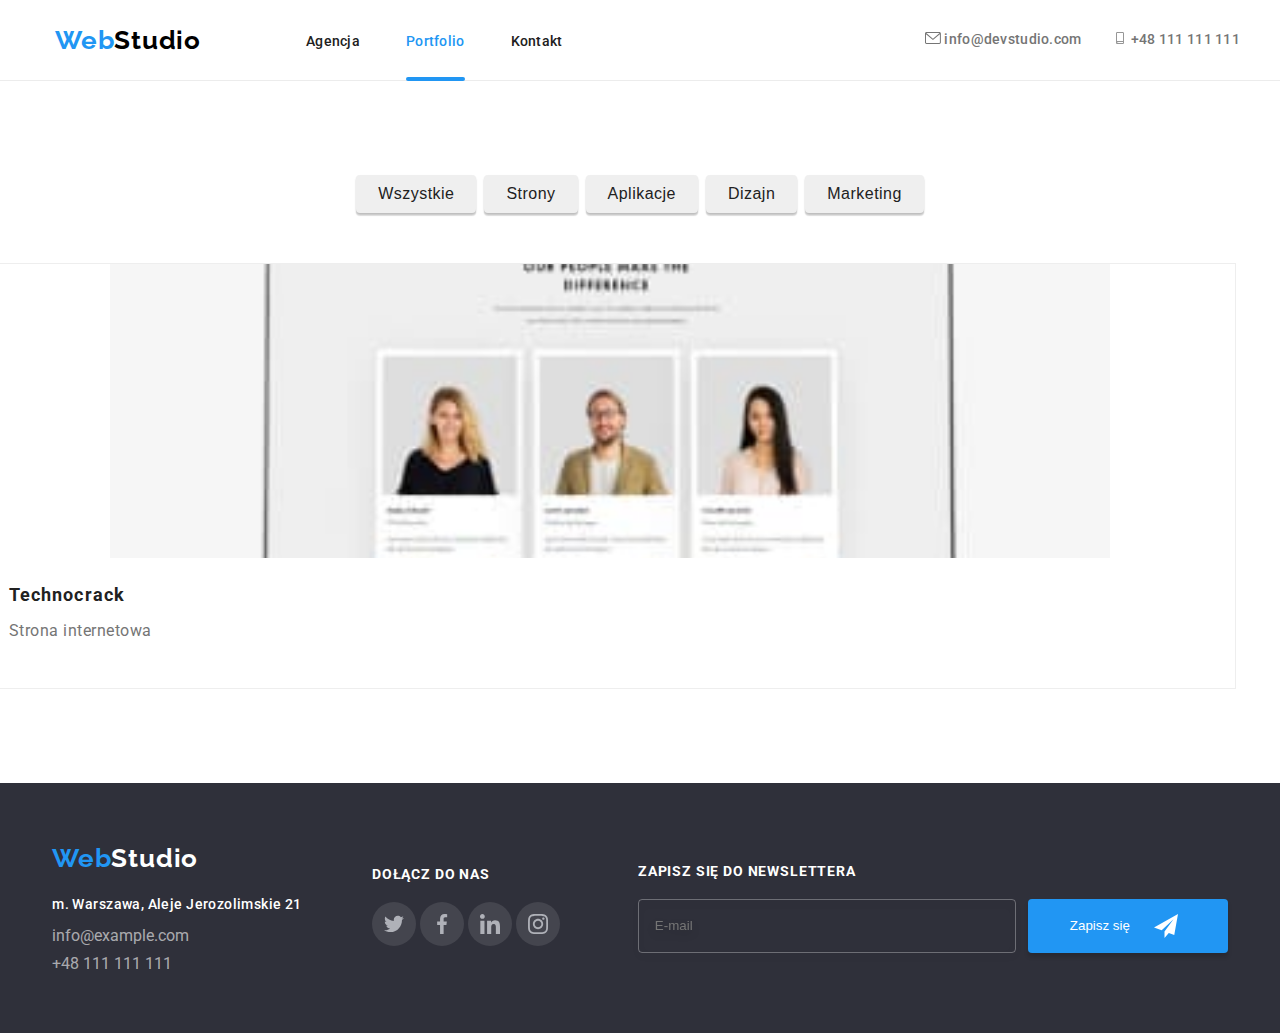
==== commit 5a22b9a1: "flex" ====
--- a/portfolio.html
+++ b/portfolio.html
@@ -97,11 +97,12 @@
         <div class="container">
           <ul class="cards list">
             <li class="cards__item">
-              <div class="cadrs__pic">
+                <div class="cards__wrapper">
                   <img
+                  width="1000"
+                  class="cadrs__pic"
                   src="images/portfolio/technocrack.jpg"
                   alt="Laptop z otwartą stroną technocrack"
-                  height="294"
                   />
                 </div>
                 <div class="cadrs__description">
@@ -114,13 +115,12 @@
                   </p>
                 </div>
             </li>
-            <li class="cards__item">
-              <div class="cadrs__pic">
-                <img
+            <!-- <li class="cards__item">
+                <img
+                  class="cadrs__pic"
                   src="images/portfolio/graficnovgs.jpg"
                   alt="grafika New Orlean vs Golden Stars"
                 />
-              </div>
               <div class="cadrs__decription">
               <h3 class="cards__label">Grafika New Orlean vs Golden Stars</h3>
               <p class="cards__sublabel">Dizajn</p>
@@ -132,12 +132,11 @@
               </div>
             </li>
             <li class="cards__item">
-              <div class="cadrs__pic">
-                <img
+                <img
+                  class="cadrs__pic"
                   src="images/portfolio/restaurantseafood.jpg"
                   alt="Restauracja Seafood"
                 />
-              </div>
               <h3 class="cards__label">Restauracja Seafood</h3>
               <p class="cards__sublabel">Aplikacja</p>
               <div class="cards__overlay">
@@ -147,12 +146,11 @@
               </div>
             </li>
             <li class="cards__item">
-              <div class="cadrs__pic">
-                <img
+                <img
+                  class="cadrs__pic"
                   src="images/portfolio/projectprime.jpg"
                   alt="słuchawki"
                 />
-              </div>
               <h3 class="cards__label">Project Prime</h3>
               <p class="cards__sublabel">Marketing</p>
               <div class="cards__overlay">
@@ -162,12 +160,11 @@
               </div>
             </li>
             <li class="cards__item">
-              <div class="cadrs__pic">
                 <img
                   src="images/portfolio/projectboxes.jpg"
                   alt="pudełka"
-                />
-              </div>
+                  class="cadrs__pic"
+                />
               <h3 class="cards__label" >Project Boxes</h3>
               <p class="cards__sublabel">Aplikacja</p>
               <div class="cards__overlay">
@@ -177,12 +174,11 @@
               </div>
             </li>
             <li class="cards__item">
-              <div class="cadrs__pic">
                 <img
                   src="images/portfolio/inspirationhasnoborders.jpg"
                   alt="ekran z inspiration has no borders"
-                />
-              </div>
+                  class="cadrs__pic"
+                />
               <h3 class="cards__label">Inspiration has no Borders</h3>
               <p class="cards__sublabel">Strona internetowa</p>
               <div class="cards__overlay">
@@ -191,15 +187,12 @@
                 </p>
               </div>
             </li>
-            <!-- width="370"
-                height="294" -->
-            <li class="cards__item">
-              <div class="cadrs__pic">
-                <img
+            <li class="cards__item">
+                <img
+                  class="cadrs__pic"
                   src="images/portfolio/limitededition.jpg"
                   alt="strona z magazynu"
                 />
-              </div>
               <h3 class="cards__label">Magazyn Limited Edition</h3>
               <p class="cards__sublabel">Dizajn</p>
               <div class="cards__overlay">
@@ -209,12 +202,11 @@
               </div>
             </li>
             <li class="cards__item">
-              <div class="cadrs__pic">
-                <img
+                <img
+                  class="cadrs__pic"
                   src="images/portfolio/lab.jpg"
                   alt="etykietka LAB"
                 />
-              </div>
               <h3 class="cards__label">Projekt LAB</h3>
               <p class="cards__sublabel">Marketing</p>
               <div class="cards__overlay">
@@ -224,12 +216,11 @@
               </div>
             </li>
             <li class="cards__item">
-              <div class="cadrs__pic">
-                <img
+                <img
+                  class="cadrs__pic"
                   src="images/portfolio/gb.jpg"
                   alt="pudełka"
                 />
-              </div>
               <h3 class="cards__label">Growing Business</h3>
               <p class="cards__sublabel">Aplikacja</p>
               <div class="cards__overlay">
@@ -237,7 +228,7 @@
                   Technocrack jest popularną platformą wykorzystywaną do rozpowszechniania koronawirusa. Firmy wykorzystują tę platformę do celów szpiegowskich i ataków na niezabezpieczone serwery konkurencji
                 </p>
               </div>
-            </li>
+            </li> -->
           </ul>
         </div>
       </section>
--- a/css/main.min.css
+++ b/css/main.min.css
@@ -1 +1 @@
-h1,h2,h3,h4,h5{margin:0}h2{font-family:"Roboto",sans-serif;font-style:normal;font-weight:700;font-size:28px;line-height:1.18;letter-spacing:.06em;text-align:center;margin-bottom:50px}@media screen and (min-width: 1199px){h2{font-family:"Roboto",sans-serif;font-style:normal;font-weight:700;font-size:36px;line-height:1.667;letter-spacing:.06em}}h5{font-family:"Roboto",sans-serif;font-style:normal;font-weight:700;font-size:14px;line-height:1.143;letter-spacing:.06em;text-transform:uppercase;color:#fff;margin-bottom:20px}ul,ol{margin:0;padding:0}p{margin:0}img{display:block;max-width:100%;height:auto}.link{text-decoration:none}.list{list-style-type:none}.socials__list{display:-webkit-box;display:-ms-flexbox;display:flex;gap:10px}.socials__icon{display:inline-block;width:44px;height:44px;border-radius:50%;background:rgba(255,255,255,.1);-webkit-transition-property:background-color;transition-property:background-color;-webkit-transition-duration:250ms;transition-duration:250ms;-webkit-transition-timing-function:cubic-bezier(0.4, 0, 0.2, 1);transition-timing-function:cubic-bezier(0.4, 0, 0.2, 1)}.socials__icon:hover,.socials__icon:focus{background-color:#2196f3}.socials__svg{fill:#afb1b8;-webkit-transition-property:fill;transition-property:fill;-webkit-transition-duration:250ms;transition-duration:250ms;-webkit-transition-timing-function:cubic-bezier(0.4, 0, 0.2, 1);transition-timing-function:cubic-bezier(0.4, 0, 0.2, 1)}.socials__svg:hover,.socials__svg:focus{fill:#fff}h1,h2,h3,h4,h5{margin:0}h2{font-family:"Roboto",sans-serif;font-style:normal;font-weight:700;font-size:28px;line-height:1.18;letter-spacing:.06em;text-align:center;margin-bottom:50px}@media screen and (min-width: 1199px){h2{font-family:"Roboto",sans-serif;font-style:normal;font-weight:700;font-size:36px;line-height:1.667;letter-spacing:.06em}}h5{font-family:"Roboto",sans-serif;font-style:normal;font-weight:700;font-size:14px;line-height:1.143;letter-spacing:.06em;text-transform:uppercase;color:#fff;margin-bottom:20px}ul,ol{margin:0;padding:0}p{margin:0}img{display:block;max-width:100%;height:auto}.link{text-decoration:none}.list{list-style-type:none}.container{min-width:480px;padding:0 15px;margin:0 auto}@media screen and (min-width: 1199px){.container{max-width:1200px}}body{font-family:"Roboto",sans-serif;color:#212121;padding:0;margin:0}.section{padding:94px 0}.container{min-width:480px;padding:0 15px;margin:0 auto}@media screen and (min-width: 1199px){.container{max-width:1200px}}body{font-family:"Roboto",sans-serif;color:#212121;padding:0;margin:0}.section{padding:94px 0}h1,h2,h3,h4,h5{margin:0}h2{font-family:"Roboto",sans-serif;font-style:normal;font-weight:700;font-size:28px;line-height:1.18;letter-spacing:.06em;text-align:center;margin-bottom:50px}@media screen and (min-width: 1199px){h2{font-family:"Roboto",sans-serif;font-style:normal;font-weight:700;font-size:36px;line-height:1.667;letter-spacing:.06em}}h5{font-family:"Roboto",sans-serif;font-style:normal;font-weight:700;font-size:14px;line-height:1.143;letter-spacing:.06em;text-transform:uppercase;color:#fff;margin-bottom:20px}ul,ol{margin:0;padding:0}p{margin:0}img{display:block;max-width:100%;height:auto}.link{text-decoration:none}.list{list-style-type:none}.socials__list{display:-webkit-box;display:-ms-flexbox;display:flex;gap:10px}.socials__icon{display:inline-block;width:44px;height:44px;border-radius:50%;background:rgba(255,255,255,.1);-webkit-transition-property:background-color;transition-property:background-color;-webkit-transition-duration:250ms;transition-duration:250ms;-webkit-transition-timing-function:cubic-bezier(0.4, 0, 0.2, 1);transition-timing-function:cubic-bezier(0.4, 0, 0.2, 1)}.socials__icon:hover,.socials__icon:focus{background-color:#2196f3}.socials__svg{fill:#afb1b8;-webkit-transition-property:fill;transition-property:fill;-webkit-transition-duration:250ms;transition-duration:250ms;-webkit-transition-timing-function:cubic-bezier(0.4, 0, 0.2, 1);transition-timing-function:cubic-bezier(0.4, 0, 0.2, 1)}.socials__svg:hover,.socials__svg:focus{fill:#fff}.container{min-width:480px;padding:0 15px;margin:0 auto}@media screen and (min-width: 1199px){.container{max-width:1200px}}body{font-family:"Roboto",sans-serif;color:#212121;padding:0;margin:0}.section{padding:94px 0}.title{background-color:#2f303a;padding:200px 0;background-image:url("/images/Img4t.jpg");background-size:1125px;background-position:50% 50%}@media screen and (min-device-pixel-ratio: 2),screen and (-webkit-min-device-pixel-ratio: 2),screen and (min-resolution: 192dpi),screen and (min-resolution: 2dppx){.title{background-image:url("/images/Img4t@2x.jpg")}}@media screen and (min-width: 1199px){.title{background-image:url("/images/Img4d.jpg");background-size:1600px}}@media screen and (min-width: 1199px)and (min-device-pixel-ratio: 2),screen and (min-width: 1199px)and (-webkit-min-device-pixel-ratio: 2),screen and (min-width: 1199px)and (min-resolution: 192dpi),screen and (min-width: 1199px)and (min-resolution: 2dppx){.title{background-image:url("/images/Img4d@2x.jpg")}}.title__container{text-align:center}.title__content{color:#fff;font-weight:900;font-size:26px;letter-spacing:.06em;line-height:1.36;margin-bottom:30px;text-align:center;text-transform:uppercase}@media screen and (min-width: 1199px){.title__content{font-size:44px}}.title__btn{background-color:#2196f3;border:none;border-radius:4px;-webkit-box-shadow:0px 4px 4px rgba(0,0,0,.15);box-shadow:0px 4px 4px rgba(0,0,0,.15);color:#fff;cursor:pointer;font-family:"Roboto",sans-serif;font-style:normal;font-weight:700;font-size:16px;line-height:30px;letter-spacing:.06em;letter-spacing:.03em;padding:10px 41px;margin-left:auto}.paragraphs{margin-bottom:94px}.paragraphs__list{gap:30px}@media screen and (min-width: 767px){.paragraphs__list{display:grid;grid-template-columns:auto auto}}@media screen and (min-width: 1199px){.paragraphs__list{grid-template-columns:auto auto auto auto}}.paragraphs__item{color:#757575;font-family:"Roboto",sans-serif;font-style:normal;font-weight:400;font-size:14px;line-height:1.71;letter-spacing:.03em;-webkit-box-pack:center;-ms-flex-pack:center;justify-content:center;text-align:justify;margin-bottom:94px;width:100%}.paragraphs__icon{height:120px;padding-left:calc(50% - 135px);background-color:#f5f4fa;border-radius:4px}.paragraphs__title{font-family:"Roboto",sans-serif;font-style:normal;font-weight:700;font-size:14px;line-height:1.143;letter-spacing:.06em;margin-top:30px;padding-bottom:10px;text-align:center;text-transform:uppercase;color:#212121}@media screen and (min-width: 767px){.paragraphs__title{text-align:left}}.activities{display:none}@media screen and (min-width: 1199px){.activities{display:block}}.activities__list{display:-webkit-box;display:-ms-flexbox;display:flex;-webkit-box-pack:center;-ms-flex-pack:center;justify-content:center;gap:30px}.activities__item{height:294px}.activities__tag{text-align:center;-webkit-box-align:center;-ms-flex-align:center;align-items:center;width:370px;background:rgba(47,48,58,.8);position:relative;top:-70px;padding:27px 0 27px 0}.activities__content{font-family:"Roboto",sans-serif;font-style:normal;font-weight:700;font-size:14px;line-height:16px;letter-spacing:.06em;color:#fff;text-align:center;text-transform:uppercase}.team{background:#f5f4fa}.team__list{-webkit-box-pack:center;-ms-flex-pack:center;justify-content:center;gap:30px;padding:0 15px}@media screen and (min-width: 767px){.team__list{display:grid;grid-template-columns:50% 50%}}@media screen and (min-width: 1199px){.team__list{display:-webkit-box;display:-ms-flexbox;display:flex}}.team__item{background:#fff;border-radius:0 0 4px 4px;-webkit-box-shadow:0px 1px 3px rgba(0,0,0,.12),0px 1px 1px rgba(0,0,0,.14),0px 2px 1px rgba(0,0,0,.2);box-shadow:0px 1px 3px rgba(0,0,0,.12),0px 1px 1px rgba(0,0,0,.14),0px 2px 1px rgba(0,0,0,.2);color:#757575;font-family:"Roboto",sans-serif;font-style:normal;font-weight:400;font-size:16px;line-height:1.19;letter-spacing:.03em;padding-bottom:30px;text-align:center;-ms-flex-line-pack:center;align-content:center}.team__item img{margin:0 auto;width:100%}.team__name{font-family:"Roboto",sans-serif;font-style:normal;font-weight:500;font-size:16px;line-height:1.19;letter-spacing:.03em;color:#212121;margin-top:30px;margin-bottom:10px}.team .socials{margin-top:16px}.clients__list{display:grid;justify-items:center;grid-template-columns:auto auto;gap:30px}@media screen and (min-width: 767px){.clients__list{grid-template-columns:auto auto auto}}@media screen and (min-width: 1199px){.clients__list{display:-webkit-box;display:-ms-flexbox;display:flex}}.clients__item{width:170px;height:92px;border:1px solid #afb1b8;border-radius:4px;fill:#afb1b8;-webkit-transition-property:fill border;transition-property:fill border;-webkit-transition-duration:250ms;transition-duration:250ms;-webkit-transition-timing-function:cubic-bezier(0.4, 0, 0.2, 1);transition-timing-function:cubic-bezier(0.4, 0, 0.2, 1)}.clients__item:hover,.clients__item:focus{fill:#2196f3;border:1px solid #2196f3}.menu-container{position:fixed;top:0;left:0;width:100vw;height:100vh;padding:32px;background-color:#fff;z-index:999;-webkit-transform:translateX(100%);transform:translateX(100%);-webkit-transition:-webkit-transform 250ms ease-in-out;transition:-webkit-transform 250ms ease-in-out;transition:transform 250ms ease-in-out;transition:transform 250ms ease-in-out, -webkit-transform 250ms ease-in-out}.menu-container .menu-toggle{border:none;background:none;position:absolute;top:30px;right:90px;fill:#000;cursor:pointer}.menu-container__list{padding:0;margin:0;list-style:none}.menu-container__link{display:block;padding:10px;color:#000;text-decoration:none;font-family:"Roboto",sans-serif;font-style:normal;font-weight:500;font-size:40px;line-height:1.175;letter-spacing:.03em;letter-spacing:.02em}.menu-container__link:hover,.menu-container__link:focus{color:#2196f3}.menu-container__contacts{padding-top:38.568vh;padding-bottom:37px}.menu-container__contact{padding-left:8px;padding-bottom:27px}.menu-container__contact:first-child .link{color:#2196f3;font-family:"Roboto",sans-serif;font-style:normal;font-weight:500;font-size:34px;line-height:1.18;letter-spacing:.03em;letter-spacing:.02em}.menu-container__contact:last-child .link{color:#757575;font-family:"Roboto",sans-serif;font-style:normal;font-weight:500;font-size:24px;line-height:1.17;letter-spacing:.03em;letter-spacing:.02em}.menu-container__socials{display:-webkit-box;display:-ms-flexbox;display:flex}.menu-container__socials::after{content:"";height:22px;width:6px;position:relative;left:6px;background-color:#fff;z-index:999}.menu-container__social{color:#2196f3;margin-left:20px;display:-webkit-box;display:-ms-flexbox;display:flex;font-family:"Roboto",sans-serif;font-style:normal;font-weight:500;font-size:18px;line-height:1.33;letter-spacing:.03em;letter-spacing:.02em}.menu-container__social::after{content:"";display:block;height:22px;width:1px;background-color:rgba(33,33,33,.2);position:relative;left:9px;z-index:998}.menu-container.is-open{-webkit-transform:translateX(0);transform:translateX(0)}header{border-bottom:1px solid #ececec;padding:0 auto}header .container{display:-webkit-box;display:-ms-flexbox;display:flex;-webkit-box-align:center;-ms-flex-align:center;align-items:center;height:80px}.navigation{padding:0 15px;display:-webkit-box;display:-ms-flexbox;display:flex;-webkit-box-pack:justify;-ms-flex-pack:justify;justify-content:space-between;width:100%}@media screen and (min-width: 767px){.navigation{-webkit-box-pack:right;-ms-flex-pack:right;justify-content:right;width:auto}}.navigation__logo{font-family:"Raleway","Roboto",sans-serif;font-weight:700;font-size:26px;line-height:1,192;letter-spacing:.03em;color:#000;cursor:pointer}.navigation__logo--color-blue{color:#2196f3}.navigation .menu-toggle{fill:#212121;background:none;border:none;cursor:pointer;margin-left:auto}@media screen and (min-width: 767px){.navigation .menu-toggle{margin-left:0}}.navigation .menu-toggle:hover,.navigation .menu-toggle:focus{fill:#2196f3}.navigation__list{display:none;-webkit-box-align:center;-ms-flex-align:center;align-items:center;gap:46px}@media screen and (min-width: 767px){.navigation__list{margin-left:59px}}@media screen and (min-width: 1199px){.navigation__list{margin-left:69px}}.navigation__link{font-family:"Roboto",sans-serif;font-style:normal;font-weight:500;font-size:14px;line-height:1.172;letter-spacing:.03em;letter-spacing:.02em;cursor:pointer;position:relative;top:2px;-webkit-transition-property:color;transition-property:color;-webkit-transition-duration:250ms;transition-duration:250ms;-webkit-transition-timing-function:cubic-bezier(0.4, 0, 0.2, 1);transition-timing-function:cubic-bezier(0.4, 0, 0.2, 1)}.navigation__link:visited{color:#212121}.navigation__link::after{content:"";display:block;height:4px;border-radius:2px;background-color:rgba(0,0,0,0);position:relative;top:27px;-webkit-transition-property:background-color;transition-property:background-color;-webkit-transition-duration:250ms;transition-duration:250ms;-webkit-transition-timing-function:cubic-bezier(0.4, 0, 0.2, 1);transition-timing-function:cubic-bezier(0.4, 0, 0.2, 1)}.navigation__link:hover,.navigation__link:focus{color:#2196f3}.navigation__link:hover::after,.navigation__link:focus::after{background-color:#2196f3}.navigation__item--current .navigation__link{color:#2196f3}.navigation__item--current .navigation__link::after{background-color:#2196f3}.contacts{display:none;margin-left:auto;gap:50px;font-family:"Roboto",sans-serif;font-style:normal;font-weight:500;font-size:14px;line-height:1.423;letter-spacing:.03em;letter-spacing:.02em;color:#757575}@media(min-width: 767px){.contacts{-webkit-box-orient:vertical;-webkit-box-direction:normal;-ms-flex-direction:column;flex-direction:column;gap:10px;display:-webkit-box;display:-ms-flexbox;display:flex}}@media(min-width: 1199px){.contacts{-webkit-box-orient:horizontal;-webkit-box-direction:normal;-ms-flex-direction:row;flex-direction:row;gap:30px}}.contacts__item .contacts__link{color:#757575;fill:#757575;-webkit-transition-property:color fill;transition-property:color fill;-webkit-transition-duration:250ms;transition-duration:250ms;-webkit-transition-timing-function:cubic-bezier(0.4, 0, 0.2, 1);transition-timing-function:cubic-bezier(0.4, 0, 0.2, 1)}.contacts__item:hover .contacts__link,.contacts__item:focus .contacts__link{color:#2196f3;fill:#2196f3}@media(min-width: 767px){.navigation__list{display:-webkit-box;display:-ms-flexbox;display:flex}.menu-toggle{position:relative;top:-300px}}h1,h2,h3,h4,h5{margin:0}h2{font-family:"Roboto",sans-serif;font-style:normal;font-weight:700;font-size:28px;line-height:1.18;letter-spacing:.06em;text-align:center;margin-bottom:50px}@media screen and (min-width: 1199px){h2{font-family:"Roboto",sans-serif;font-style:normal;font-weight:700;font-size:36px;line-height:1.667;letter-spacing:.06em}}h5{font-family:"Roboto",sans-serif;font-style:normal;font-weight:700;font-size:14px;line-height:1.143;letter-spacing:.06em;text-transform:uppercase;color:#fff;margin-bottom:20px}ul,ol{margin:0;padding:0}p{margin:0}img{display:block;max-width:100%;height:auto}.link{text-decoration:none}.list{list-style-type:none}.socials__list{display:-webkit-box;display:-ms-flexbox;display:flex;gap:10px}.socials__icon{display:inline-block;width:44px;height:44px;border-radius:50%;background:rgba(255,255,255,.1);-webkit-transition-property:background-color;transition-property:background-color;-webkit-transition-duration:250ms;transition-duration:250ms;-webkit-transition-timing-function:cubic-bezier(0.4, 0, 0.2, 1);transition-timing-function:cubic-bezier(0.4, 0, 0.2, 1)}.socials__icon:hover,.socials__icon:focus{background-color:#2196f3}.socials__svg{fill:#afb1b8;-webkit-transition-property:fill;transition-property:fill;-webkit-transition-duration:250ms;transition-duration:250ms;-webkit-transition-timing-function:cubic-bezier(0.4, 0, 0.2, 1);transition-timing-function:cubic-bezier(0.4, 0, 0.2, 1)}.socials__svg:hover,.socials__svg:focus{fill:#fff}.container{min-width:480px;padding:0 15px;margin:0 auto}@media screen and (min-width: 1199px){.container{max-width:1200px}}body{font-family:"Roboto",sans-serif;color:#212121;padding:0;margin:0}.section{padding:94px 0}.title{background-color:#2f303a;padding:200px 0;background-image:url("/images/Img4t.jpg");background-size:1125px;background-position:50% 50%}@media screen and (min-device-pixel-ratio: 2),screen and (-webkit-min-device-pixel-ratio: 2),screen and (min-resolution: 192dpi),screen and (min-resolution: 2dppx){.title{background-image:url("/images/Img4t@2x.jpg")}}@media screen and (min-width: 1199px){.title{background-image:url("/images/Img4d.jpg");background-size:1600px}}@media screen and (min-width: 1199px)and (min-device-pixel-ratio: 2),screen and (min-width: 1199px)and (-webkit-min-device-pixel-ratio: 2),screen and (min-width: 1199px)and (min-resolution: 192dpi),screen and (min-width: 1199px)and (min-resolution: 2dppx){.title{background-image:url("/images/Img4d@2x.jpg")}}.title__container{text-align:center}.title__content{color:#fff;font-weight:900;font-size:26px;letter-spacing:.06em;line-height:1.36;margin-bottom:30px;text-align:center;text-transform:uppercase}@media screen and (min-width: 1199px){.title__content{font-size:44px}}.title__btn{background-color:#2196f3;border:none;border-radius:4px;-webkit-box-shadow:0px 4px 4px rgba(0,0,0,.15);box-shadow:0px 4px 4px rgba(0,0,0,.15);color:#fff;cursor:pointer;font-family:"Roboto",sans-serif;font-style:normal;font-weight:700;font-size:16px;line-height:30px;letter-spacing:.06em;letter-spacing:.03em;padding:10px 41px;margin-left:auto}.paragraphs{margin-bottom:94px}.paragraphs__list{gap:30px}@media screen and (min-width: 767px){.paragraphs__list{display:grid;grid-template-columns:auto auto}}@media screen and (min-width: 1199px){.paragraphs__list{grid-template-columns:auto auto auto auto}}.paragraphs__item{color:#757575;font-family:"Roboto",sans-serif;font-style:normal;font-weight:400;font-size:14px;line-height:1.71;letter-spacing:.03em;-webkit-box-pack:center;-ms-flex-pack:center;justify-content:center;text-align:justify;margin-bottom:94px;width:100%}.paragraphs__icon{height:120px;padding-left:calc(50% - 135px);background-color:#f5f4fa;border-radius:4px}.paragraphs__title{font-family:"Roboto",sans-serif;font-style:normal;font-weight:700;font-size:14px;line-height:1.143;letter-spacing:.06em;margin-top:30px;padding-bottom:10px;text-align:center;text-transform:uppercase;color:#212121}@media screen and (min-width: 767px){.paragraphs__title{text-align:left}}.activities{display:none}@media screen and (min-width: 1199px){.activities{display:block}}.activities__list{display:-webkit-box;display:-ms-flexbox;display:flex;-webkit-box-pack:center;-ms-flex-pack:center;justify-content:center;gap:30px}.activities__item{height:294px}.activities__tag{text-align:center;-webkit-box-align:center;-ms-flex-align:center;align-items:center;width:370px;background:rgba(47,48,58,.8);position:relative;top:-70px;padding:27px 0 27px 0}.activities__content{font-family:"Roboto",sans-serif;font-style:normal;font-weight:700;font-size:14px;line-height:16px;letter-spacing:.06em;color:#fff;text-align:center;text-transform:uppercase}.team{background:#f5f4fa}.team__list{-webkit-box-pack:center;-ms-flex-pack:center;justify-content:center;gap:30px;padding:0 15px}@media screen and (min-width: 767px){.team__list{display:grid;grid-template-columns:50% 50%}}@media screen and (min-width: 1199px){.team__list{display:-webkit-box;display:-ms-flexbox;display:flex}}.team__item{background:#fff;border-radius:0 0 4px 4px;-webkit-box-shadow:0px 1px 3px rgba(0,0,0,.12),0px 1px 1px rgba(0,0,0,.14),0px 2px 1px rgba(0,0,0,.2);box-shadow:0px 1px 3px rgba(0,0,0,.12),0px 1px 1px rgba(0,0,0,.14),0px 2px 1px rgba(0,0,0,.2);color:#757575;font-family:"Roboto",sans-serif;font-style:normal;font-weight:400;font-size:16px;line-height:1.19;letter-spacing:.03em;padding-bottom:30px;text-align:center;-ms-flex-line-pack:center;align-content:center}.team__item img{margin:0 auto;width:100%}.team__name{font-family:"Roboto",sans-serif;font-style:normal;font-weight:500;font-size:16px;line-height:1.19;letter-spacing:.03em;color:#212121;margin-top:30px;margin-bottom:10px}.team .socials{margin-top:16px}.clients__list{display:grid;justify-items:center;grid-template-columns:auto auto;gap:30px}@media screen and (min-width: 767px){.clients__list{grid-template-columns:auto auto auto}}@media screen and (min-width: 1199px){.clients__list{display:-webkit-box;display:-ms-flexbox;display:flex}}.clients__item{width:170px;height:92px;border:1px solid #afb1b8;border-radius:4px;fill:#afb1b8;-webkit-transition-property:fill border;transition-property:fill border;-webkit-transition-duration:250ms;transition-duration:250ms;-webkit-transition-timing-function:cubic-bezier(0.4, 0, 0.2, 1);transition-timing-function:cubic-bezier(0.4, 0, 0.2, 1)}.clients__item:hover,.clients__item:focus{fill:#2196f3;border:1px solid #2196f3}.container{min-width:480px;padding:0 15px;margin:0 auto}@media screen and (min-width: 1199px){.container{max-width:1200px}}body{font-family:"Roboto",sans-serif;color:#212121;padding:0;margin:0}.section{padding:94px 0}h1,h2,h3,h4,h5{margin:0}h2{font-family:"Roboto",sans-serif;font-style:normal;font-weight:700;font-size:28px;line-height:1.18;letter-spacing:.06em;text-align:center;margin-bottom:50px}@media screen and (min-width: 1199px){h2{font-family:"Roboto",sans-serif;font-style:normal;font-weight:700;font-size:36px;line-height:1.667;letter-spacing:.06em}}h5{font-family:"Roboto",sans-serif;font-style:normal;font-weight:700;font-size:14px;line-height:1.143;letter-spacing:.06em;text-transform:uppercase;color:#fff;margin-bottom:20px}ul,ol{margin:0;padding:0}p{margin:0}img{display:block;max-width:100%;height:auto}.link{text-decoration:none}.list{list-style-type:none}.footer{background-color:#2f303a;padding:60px 0}.footer .container{display:grid;gap:8px;grid-template-columns:auto;-webkit-box-pack:center;-ms-flex-pack:center;justify-content:center;text-align:center}@media screen and (min-width: 767px)and (max-width: 1199px){.footer .container{grid-template-columns:auto auto;row-gap:60px;-webkit-column-gap:144px;-moz-column-gap:144px;column-gap:144px}}@media screen and (min-width: 1200px){.footer .container{display:-webkit-box;display:-ms-flexbox;display:flex;-webkit-box-orient:horizontal;-webkit-box-direction:normal;-ms-flex-direction:row;flex-direction:row;-webkit-box-align:center;-ms-flex-align:center;align-items:center;gap:0}}.footer .socials{margin:0 auto;margin-bottom:60px;text-align:left}@media screen and (min-width: 1200px){.footer .socials{max-width:206px;margin:0 70px}}.address{margin-bottom:60px}@media screen and (min-width: 1200px){.address{text-align:left;margin-bottom:0}}.address__logo{color:#fff}.address__list{display:grid;grid-template-columns:auto;gap:8px}@media screen and (min-width: 1200px){.address__list{gap:9px}}.address__contacts{color:#fff;margin-bottom:8px;margin-top:20px;font-family:"Roboto",sans-serif;font-style:normal;font-weight:500;font-size:14px;line-height:1.71;letter-spacing:.03em}@media screen and (min-width: 1200px){.address__contacts{margin-bottom:9px}}.address__link{color:rgba(255,255,255,.6);-webkit-transition-property:color;transition-property:color;-webkit-transition-duration:250ms;transition-duration:250ms;-webkit-transition-timing-function:cubic-bezier(0.4, 0, 0.2, 1);transition-timing-function:cubic-bezier(0.4, 0, 0.2, 1)}.address__link:hover,.address__link:focus{color:#2196f3}.newsletter{display:block}@media screen and (min-width: 767px){.newsletter{place-self:center;grid-column:span 2;grid-auto-flow:column}}@media screen and (min-width: 1199px){.newsletter{text-align:left;margin-left:8px}}.newsletter__form{display:-webkit-box;display:-ms-flexbox;display:flex;-webkit-box-orient:vertical;-webkit-box-direction:normal;-ms-flex-direction:column;flex-direction:column;gap:20px}@media screen and (min-width: 1199px){.newsletter__form{-webkit-box-orient:horizontal;-webkit-box-direction:normal;-ms-flex-direction:row;flex-direction:row;gap:12px}}.newsletter__input{width:358px;height:50px;background:rgba(0,0,0,0);border:1px solid rgba(255,255,255,.3);-webkit-filter:drop-shadow(0px 4px 4px rgba(0, 0, 0, 0.15));filter:drop-shadow(0px 4px 4px rgba(0, 0, 0, 0.15));border-radius:4px;padding-left:16px;-webkit-transition-property:border;transition-property:border;-webkit-transition-duration:250ms;transition-duration:250ms;-webkit-transition-timing-function:cubic-bezier(0.4, 0, 0.2, 1);transition-timing-function:cubic-bezier(0.4, 0, 0.2, 1)}.newsletter__input:hover,.newsletter__input:focus{border:1px solid #2196f3}.newsletter__btn{background-color:#2196f3;color:#fff;border:none;border-radius:4px;-webkit-box-shadow:0px 4px 4px rgba(0,0,0,.15);box-shadow:0px 4px 4px rgba(0,0,0,.15);width:200px;display:-webkit-box;display:-ms-flexbox;display:flex;-webkit-box-pack:left;-ms-flex-pack:left;justify-content:left;-webkit-box-align:center;-ms-flex-align:center;align-items:center;gap:24px;padding:10px 0;padding-left:42px;margin:0 auto;cursor:pointer}.container{min-width:480px;padding:0 15px;margin:0 auto}@media screen and (min-width: 1199px){.container{max-width:1200px}}body{font-family:"Roboto",sans-serif;color:#212121;padding:0;margin:0}.section{padding:94px 0}h1,h2,h3,h4,h5{margin:0}h2{font-family:"Roboto",sans-serif;font-style:normal;font-weight:700;font-size:28px;line-height:1.18;letter-spacing:.06em;text-align:center;margin-bottom:50px}@media screen and (min-width: 1199px){h2{font-family:"Roboto",sans-serif;font-style:normal;font-weight:700;font-size:36px;line-height:1.667;letter-spacing:.06em}}h5{font-family:"Roboto",sans-serif;font-style:normal;font-weight:700;font-size:14px;line-height:1.143;letter-spacing:.06em;text-transform:uppercase;color:#fff;margin-bottom:20px}ul,ol{margin:0;padding:0}p{margin:0}img{display:block;max-width:100%;height:auto}.link{text-decoration:none}.list{list-style-type:none}.socials__list{display:-webkit-box;display:-ms-flexbox;display:flex;gap:10px}.socials__icon{display:inline-block;width:44px;height:44px;border-radius:50%;background:rgba(255,255,255,.1);-webkit-transition-property:background-color;transition-property:background-color;-webkit-transition-duration:250ms;transition-duration:250ms;-webkit-transition-timing-function:cubic-bezier(0.4, 0, 0.2, 1);transition-timing-function:cubic-bezier(0.4, 0, 0.2, 1)}.socials__icon:hover,.socials__icon:focus{background-color:#2196f3}.socials__svg{fill:#afb1b8;-webkit-transition-property:fill;transition-property:fill;-webkit-transition-duration:250ms;transition-duration:250ms;-webkit-transition-timing-function:cubic-bezier(0.4, 0, 0.2, 1);transition-timing-function:cubic-bezier(0.4, 0, 0.2, 1)}.socials__svg:hover,.socials__svg:focus{fill:#fff}.container{min-width:480px;padding:0 15px;margin:0 auto}@media screen and (min-width: 1199px){.container{max-width:1200px}}body{font-family:"Roboto",sans-serif;color:#212121;padding:0;margin:0}.section{padding:94px 0}.title{background-color:#2f303a;padding:200px 0;background-image:url("/images/Img4t.jpg");background-size:1125px;background-position:50% 50%}@media screen and (min-device-pixel-ratio: 2),screen and (-webkit-min-device-pixel-ratio: 2),screen and (min-resolution: 192dpi),screen and (min-resolution: 2dppx){.title{background-image:url("/images/Img4t@2x.jpg")}}@media screen and (min-width: 1199px){.title{background-image:url("/images/Img4d.jpg");background-size:1600px}}@media screen and (min-width: 1199px)and (min-device-pixel-ratio: 2),screen and (min-width: 1199px)and (-webkit-min-device-pixel-ratio: 2),screen and (min-width: 1199px)and (min-resolution: 192dpi),screen and (min-width: 1199px)and (min-resolution: 2dppx){.title{background-image:url("/images/Img4d@2x.jpg")}}.title__container{text-align:center}.title__content{color:#fff;font-weight:900;font-size:26px;letter-spacing:.06em;line-height:1.36;margin-bottom:30px;text-align:center;text-transform:uppercase}@media screen and (min-width: 1199px){.title__content{font-size:44px}}.title__btn{background-color:#2196f3;border:none;border-radius:4px;-webkit-box-shadow:0px 4px 4px rgba(0,0,0,.15);box-shadow:0px 4px 4px rgba(0,0,0,.15);color:#fff;cursor:pointer;font-family:"Roboto",sans-serif;font-style:normal;font-weight:700;font-size:16px;line-height:30px;letter-spacing:.06em;letter-spacing:.03em;padding:10px 41px;margin-left:auto}.paragraphs{margin-bottom:94px}.paragraphs__list{gap:30px}@media screen and (min-width: 767px){.paragraphs__list{display:grid;grid-template-columns:auto auto}}@media screen and (min-width: 1199px){.paragraphs__list{grid-template-columns:auto auto auto auto}}.paragraphs__item{color:#757575;font-family:"Roboto",sans-serif;font-style:normal;font-weight:400;font-size:14px;line-height:1.71;letter-spacing:.03em;-webkit-box-pack:center;-ms-flex-pack:center;justify-content:center;text-align:justify;margin-bottom:94px;width:100%}.paragraphs__icon{height:120px;padding-left:calc(50% - 135px);background-color:#f5f4fa;border-radius:4px}.paragraphs__title{font-family:"Roboto",sans-serif;font-style:normal;font-weight:700;font-size:14px;line-height:1.143;letter-spacing:.06em;margin-top:30px;padding-bottom:10px;text-align:center;text-transform:uppercase;color:#212121}@media screen and (min-width: 767px){.paragraphs__title{text-align:left}}.activities{display:none}@media screen and (min-width: 1199px){.activities{display:block}}.activities__list{display:-webkit-box;display:-ms-flexbox;display:flex;-webkit-box-pack:center;-ms-flex-pack:center;justify-content:center;gap:30px}.activities__item{height:294px}.activities__tag{text-align:center;-webkit-box-align:center;-ms-flex-align:center;align-items:center;width:370px;background:rgba(47,48,58,.8);position:relative;top:-70px;padding:27px 0 27px 0}.activities__content{font-family:"Roboto",sans-serif;font-style:normal;font-weight:700;font-size:14px;line-height:16px;letter-spacing:.06em;color:#fff;text-align:center;text-transform:uppercase}.team{background:#f5f4fa}.team__list{-webkit-box-pack:center;-ms-flex-pack:center;justify-content:center;gap:30px;padding:0 15px}@media screen and (min-width: 767px){.team__list{display:grid;grid-template-columns:50% 50%}}@media screen and (min-width: 1199px){.team__list{display:-webkit-box;display:-ms-flexbox;display:flex}}.team__item{background:#fff;border-radius:0 0 4px 4px;-webkit-box-shadow:0px 1px 3px rgba(0,0,0,.12),0px 1px 1px rgba(0,0,0,.14),0px 2px 1px rgba(0,0,0,.2);box-shadow:0px 1px 3px rgba(0,0,0,.12),0px 1px 1px rgba(0,0,0,.14),0px 2px 1px rgba(0,0,0,.2);color:#757575;font-family:"Roboto",sans-serif;font-style:normal;font-weight:400;font-size:16px;line-height:1.19;letter-spacing:.03em;padding-bottom:30px;text-align:center;-ms-flex-line-pack:center;align-content:center}.team__item img{margin:0 auto;width:100%}.team__name{font-family:"Roboto",sans-serif;font-style:normal;font-weight:500;font-size:16px;line-height:1.19;letter-spacing:.03em;color:#212121;margin-top:30px;margin-bottom:10px}.team .socials{margin-top:16px}.clients__list{display:grid;justify-items:center;grid-template-columns:auto auto;gap:30px}@media screen and (min-width: 767px){.clients__list{grid-template-columns:auto auto auto}}@media screen and (min-width: 1199px){.clients__list{display:-webkit-box;display:-ms-flexbox;display:flex}}.clients__item{width:170px;height:92px;border:1px solid #afb1b8;border-radius:4px;fill:#afb1b8;-webkit-transition-property:fill border;transition-property:fill border;-webkit-transition-duration:250ms;transition-duration:250ms;-webkit-transition-timing-function:cubic-bezier(0.4, 0, 0.2, 1);transition-timing-function:cubic-bezier(0.4, 0, 0.2, 1)}.clients__item:hover,.clients__item:focus{fill:#2196f3;border:1px solid #2196f3}.menu-container{position:fixed;top:0;left:0;width:100vw;height:100vh;padding:32px;background-color:#fff;z-index:999;-webkit-transform:translateX(100%);transform:translateX(100%);-webkit-transition:-webkit-transform 250ms ease-in-out;transition:-webkit-transform 250ms ease-in-out;transition:transform 250ms ease-in-out;transition:transform 250ms ease-in-out, -webkit-transform 250ms ease-in-out}.menu-container .menu-toggle{border:none;background:none;position:absolute;top:30px;right:90px;fill:#000;cursor:pointer}.menu-container__list{padding:0;margin:0;list-style:none}.menu-container__link{display:block;padding:10px;color:#000;text-decoration:none;font-family:"Roboto",sans-serif;font-style:normal;font-weight:500;font-size:40px;line-height:1.175;letter-spacing:.03em;letter-spacing:.02em}.menu-container__link:hover,.menu-container__link:focus{color:#2196f3}.menu-container__contacts{padding-top:38.568vh;padding-bottom:37px}.menu-container__contact{padding-left:8px;padding-bottom:27px}.menu-container__contact:first-child .link{color:#2196f3;font-family:"Roboto",sans-serif;font-style:normal;font-weight:500;font-size:34px;line-height:1.18;letter-spacing:.03em;letter-spacing:.02em}.menu-container__contact:last-child .link{color:#757575;font-family:"Roboto",sans-serif;font-style:normal;font-weight:500;font-size:24px;line-height:1.17;letter-spacing:.03em;letter-spacing:.02em}.menu-container__socials{display:-webkit-box;display:-ms-flexbox;display:flex}.menu-container__socials::after{content:"";height:22px;width:6px;position:relative;left:6px;background-color:#fff;z-index:999}.menu-container__social{color:#2196f3;margin-left:20px;display:-webkit-box;display:-ms-flexbox;display:flex;font-family:"Roboto",sans-serif;font-style:normal;font-weight:500;font-size:18px;line-height:1.33;letter-spacing:.03em;letter-spacing:.02em}.menu-container__social::after{content:"";display:block;height:22px;width:1px;background-color:rgba(33,33,33,.2);position:relative;left:9px;z-index:998}.menu-container.is-open{-webkit-transform:translateX(0);transform:translateX(0)}h1,h2,h3,h4,h5{margin:0}h2{font-family:"Roboto",sans-serif;font-style:normal;font-weight:700;font-size:28px;line-height:1.18;letter-spacing:.06em;text-align:center;margin-bottom:50px}@media screen and (min-width: 1199px){h2{font-family:"Roboto",sans-serif;font-style:normal;font-weight:700;font-size:36px;line-height:1.667;letter-spacing:.06em}}h5{font-family:"Roboto",sans-serif;font-style:normal;font-weight:700;font-size:14px;line-height:1.143;letter-spacing:.06em;text-transform:uppercase;color:#fff;margin-bottom:20px}ul,ol{margin:0;padding:0}p{margin:0}img{display:block;max-width:100%;height:auto}.link{text-decoration:none}.list{list-style-type:none}.socials__list{display:-webkit-box;display:-ms-flexbox;display:flex;gap:10px}.socials__icon{display:inline-block;width:44px;height:44px;border-radius:50%;background:rgba(255,255,255,.1);-webkit-transition-property:background-color;transition-property:background-color;-webkit-transition-duration:250ms;transition-duration:250ms;-webkit-transition-timing-function:cubic-bezier(0.4, 0, 0.2, 1);transition-timing-function:cubic-bezier(0.4, 0, 0.2, 1)}.socials__icon:hover,.socials__icon:focus{background-color:#2196f3}.socials__svg{fill:#afb1b8;-webkit-transition-property:fill;transition-property:fill;-webkit-transition-duration:250ms;transition-duration:250ms;-webkit-transition-timing-function:cubic-bezier(0.4, 0, 0.2, 1);transition-timing-function:cubic-bezier(0.4, 0, 0.2, 1)}.socials__svg:hover,.socials__svg:focus{fill:#fff}.container{min-width:480px;padding:0 15px;margin:0 auto}@media screen and (min-width: 1199px){.container{max-width:1200px}}body{font-family:"Roboto",sans-serif;color:#212121;padding:0;margin:0}.section{padding:94px 0}.portfolio{padding:94px 0}.filters{display:-webkit-box;display:-ms-flexbox;display:flex;gap:8px;-webkit-box-pack:left;-ms-flex-pack:left;justify-content:left;margin-bottom:50px;-ms-flex-wrap:wrap;flex-wrap:wrap;padding-right:73px}@media screen and (min-width: 767px){.filters{-webkit-box-pack:center;-ms-flex-pack:center;justify-content:center;padding-right:0}}.filters__btn{border:none;border-radius:4px;-webkit-box-shadow:0px 3px 1px rgba(0,0,0,.1),0px 1px 2px rgba(0,0,0,.08),0px 2px 2px rgba(0,0,0,.12);box-shadow:0px 3px 1px rgba(0,0,0,.1),0px 1px 2px rgba(0,0,0,.08),0px 2px 2px rgba(0,0,0,.12);color:#212121;cursor:pointer;font-weight:500;font-size:16px;line-height:1.62;letter-spacing:.03em;padding:6px 22px;text-align:center;-webkit-transition-property:color background-color;transition-property:color background-color;-webkit-transition-duration:250ms;transition-duration:250ms;-webkit-transition-timing-function:cubic-bezier(0.4, 0, 0.2, 1);transition-timing-function:cubic-bezier(0.4, 0, 0.2, 1)}.filters__btn:hover,.filters__btn:focus{color:#fff;background-color:#2196f3}.cards{display:grid;-webkit-box-pack:center;-ms-flex-pack:center;justify-content:center;grid-template-columns:auto;gap:30px}@media screen and (min-width: 767px){.cards{grid-template-columns:auto auto}}@media screen and (min-width: 1199px){.cards{grid-template-columns:auto auto auto}}.cards__item{background:#fff;border:1px solid #eee;height:404px;-webkit-transition-property:-webkit-box-shadow;transition-property:-webkit-box-shadow;transition-property:box-shadow;transition-property:box-shadow, -webkit-box-shadow;-webkit-transition-duration:250ms;transition-duration:250ms;-webkit-transition-timing-function:cubic-bezier(0.4, 0, 0.2, 1);transition-timing-function:cubic-bezier(0.4, 0, 0.2, 1)}.cards__item:hover,.cards__item:focus{-webkit-box-shadow:0px 1px 1px rgba(0,0,0,.12),0px 4px 4px rgba(0,0,0,.06),1px 4px 6px rgba(0,0,0,.16);box-shadow:0px 1px 1px rgba(0,0,0,.12),0px 4px 4px rgba(0,0,0,.06),1px 4px 6px rgba(0,0,0,.16)}.cards__item:hover .cards__paragraph,.cards__item:focus .cards__paragraph{-webkit-transform:translateY(-294px);transform:translateY(-294px)}.cards__item img{display:block;height:auto;overflow:hidden;-o-object-position:center;object-position:center;position:relative}.cards__description{position:relative;top:30px;height:110px;z-index:10}.cards__pic{height:294px;position:relative;top:1px}.cards__label{font-family:"Roboto",sans-serif;font-style:normal;font-weight:700;font-size:18px;line-height:1.88;letter-spacing:.06em;color:#212121;margin-top:20px;margin-left:24px}.cards__sublabel{font-family:"Roboto",sans-serif;font-style:normal;font-weight:400;font-size:16;line-height:1.88;letter-spacing:.03em;color:#757575;margin-top:4px;margin-bottom:20px;margin-left:24px}.cards__overlay{position:relative;top:-402px;overflow:hidden;width:100%;height:294}@media screen and (min-width: 1199px){.cards__overlay{width:370}}.cards__paragraph{background:rgba(33,150,243,.9);color:#fff;position:relative;top:294px;width:301px;height:196px;font-family:"Roboto",sans-serif;font-style:normal;font-weight:400;font-size:18px;line-height:1.56;letter-spacing:.03em;padding:49px 45px 49px 24px;-webkit-transition-property:translatey(0);transition-property:translatey(0);-webkit-transition-duration:250ms;transition-duration:250ms;-webkit-transition-timing-function:cubic-bezier(0.4, 0, 0.2, 1);transition-timing-function:cubic-bezier(0.4, 0, 0.2, 1)}h1,h2,h3,h4,h5{margin:0}h2{font-family:"Roboto",sans-serif;font-style:normal;font-weight:700;font-size:28px;line-height:1.18;letter-spacing:.06em;text-align:center;margin-bottom:50px}@media screen and (min-width: 1199px){h2{font-family:"Roboto",sans-serif;font-style:normal;font-weight:700;font-size:36px;line-height:1.667;letter-spacing:.06em}}h5{font-family:"Roboto",sans-serif;font-style:normal;font-weight:700;font-size:14px;line-height:1.143;letter-spacing:.06em;text-transform:uppercase;color:#fff;margin-bottom:20px}ul,ol{margin:0;padding:0}p{margin:0}img{display:block;max-width:100%;height:auto}.link{text-decoration:none}.list{list-style-type:none}.socials__list{display:-webkit-box;display:-ms-flexbox;display:flex;gap:10px}.socials__icon{display:inline-block;width:44px;height:44px;border-radius:50%;background:rgba(255,255,255,.1);-webkit-transition-property:background-color;transition-property:background-color;-webkit-transition-duration:250ms;transition-duration:250ms;-webkit-transition-timing-function:cubic-bezier(0.4, 0, 0.2, 1);transition-timing-function:cubic-bezier(0.4, 0, 0.2, 1)}.socials__icon:hover,.socials__icon:focus{background-color:#2196f3}.socials__svg{fill:#afb1b8;-webkit-transition-property:fill;transition-property:fill;-webkit-transition-duration:250ms;transition-duration:250ms;-webkit-transition-timing-function:cubic-bezier(0.4, 0, 0.2, 1);transition-timing-function:cubic-bezier(0.4, 0, 0.2, 1)}.socials__svg:hover,.socials__svg:focus{fill:#fff}.container{min-width:480px;padding:0 15px;margin:0 auto}@media screen and (min-width: 1199px){.container{max-width:1200px}}body{font-family:"Roboto",sans-serif;color:#212121;padding:0;margin:0}.section{padding:94px 0}.is-hidden{pointer-events:none;visibility:hidden;opacity:0}.backdrop{position:fixed;display:-webkit-box;display:-ms-flexbox;display:flex;top:0;bottom:0;left:0;right:0;background:rgba(0,0,0,.2);cursor:not-allowed}.close{position:relative;left:calc(100% - 38px);top:8px;cursor:pointer;border-radius:50%;width:30px;height:30px;background:#fff;border:1px solid rgba(0,0,0,.1);padding-left:6px;padding-top:2px;fill:#000}.modal-form{position:fixed;width:410px;height:581px;left:calc(50% - 225px);top:calc(50% - 290px);background:#fff;-webkit-box-shadow:0px 1px 3px rgba(0,0,0,.12),0px 1px 1px rgba(0,0,0,.14),0px 2px 1px rgba(0,0,0,.2);box-shadow:0px 1px 3px rgba(0,0,0,.12),0px 1px 1px rgba(0,0,0,.14),0px 2px 1px rgba(0,0,0,.2);border-radius:4px;cursor:default;padding-left:40px;color:#757575;font-size:12px}@media screen and (min-width: 1199px){.modal-form{width:488px;left:calc(50% - 264px)}}.modal-form__container{display:block}.modal-form__title{margin-top:10px;width:370px;height:23px;text-align:center;font-family:"Roboto",sans-serif;font-style:normal;font-weight:700;font-size:20px;line-height:1.15;letter-spacing:.06em;color:#212121;margin-bottom:8px;word-wrap:normal}@media screen and (min-width: 1199px){.modal-form__title{width:448px}}.modal-form__label{position:relative;right:18px}.modal-form__label:focus-within .modal-form__icon,.modal-form__label:hover .modal-form__icon{fill:#2196f3}.modal-form__label--comment{right:0}.modal-form__label--comment .modal-form__input{height:96px;width:338px;padding:11px 15px;margin-bottom:20px;left:0}@media screen and (min-width: 1199px){.modal-form__label--comment .modal-form__input{width:416px}}.modal-form__label--comment .modal-form__input::-webkit-input-placeholder{font-family:"Roboto",sans-serif;font-style:normal;font-weight:400;font-size:12px;line-height:14px;letter-spacing:.03em;letter-spacing:.01em;color:rgba(117,117,117,.5)}.modal-form__label--comment .modal-form__input::-moz-placeholder{font-family:"Roboto",sans-serif;font-style:normal;font-weight:400;font-size:12px;line-height:14px;letter-spacing:.03em;letter-spacing:.01em;color:rgba(117,117,117,.5)}.modal-form__label--comment .modal-form__input:-ms-input-placeholder{font-family:"Roboto",sans-serif;font-style:normal;font-weight:400;font-size:12px;line-height:14px;letter-spacing:.03em;letter-spacing:.01em;color:rgba(117,117,117,.5)}.modal-form__label--comment .modal-form__input::-ms-input-placeholder{font-family:"Roboto",sans-serif;font-style:normal;font-weight:400;font-size:12px;line-height:14px;letter-spacing:.03em;letter-spacing:.01em;color:rgba(117,117,117,.5)}.modal-form__label--comment .modal-form__input::placeholder{font-family:"Roboto",sans-serif;font-style:normal;font-weight:400;font-size:12px;line-height:14px;letter-spacing:.03em;letter-spacing:.01em;color:rgba(117,117,117,.5)}.modal-form__icon{position:relative;left:30px;top:35px;z-index:1;-webkit-transition-property:fill;transition-property:fill;-webkit-transition-duration:250ms;transition-duration:250ms;-webkit-transition-timing-function:cubic-bezier(0.4, 0, 0.2, 1);transition-timing-function:cubic-bezier(0.4, 0, 0.2, 1)}.modal-form__input{border:1px solid rgba(33,33,33,.2);border-radius:4px;width:322px;height:18px;margin-right:32px;padding:10px 11px 10px 35px;margin-top:4px;position:relative;left:18px;-webkit-transition-property:border;transition-property:border;-webkit-transition-duration:250ms;transition-duration:250ms;-webkit-transition-timing-function:cubic-bezier(0.4, 0, 0.2, 1);transition-timing-function:cubic-bezier(0.4, 0, 0.2, 1)}@media screen and (min-width: 1199px){.modal-form__input{width:400px}}.modal-form__input:focus,.modal-form__input:hover{border:1px solid #2196f3}.modal-form__input::-webkit-input-placeholder{font-family:"Roboto",sans-serif;font-style:normal;font-weight:400;font-size:12px;line-height:14px;letter-spacing:.03em;letter-spacing:.01em;color:rgba(117,117,117,.5)}.modal-form__input::-moz-placeholder{font-family:"Roboto",sans-serif;font-style:normal;font-weight:400;font-size:12px;line-height:14px;letter-spacing:.03em;letter-spacing:.01em;color:rgba(117,117,117,.5)}.modal-form__input:-ms-input-placeholder{font-family:"Roboto",sans-serif;font-style:normal;font-weight:400;font-size:12px;line-height:14px;letter-spacing:.03em;letter-spacing:.01em;color:rgba(117,117,117,.5)}.modal-form__input::-ms-input-placeholder{font-family:"Roboto",sans-serif;font-style:normal;font-weight:400;font-size:12px;line-height:14px;letter-spacing:.03em;letter-spacing:.01em;color:rgba(117,117,117,.5)}.modal-form__input::placeholder{font-family:"Roboto",sans-serif;font-style:normal;font-weight:400;font-size:12px;line-height:14px;letter-spacing:.03em;letter-spacing:.01em;color:rgba(117,117,117,.5)}.modal-form__checkbox{cursor:pointer;z-index:1}.modal-form__checkbox::after{content:"";display:block;width:12px;height:11px;border:solid #000 2px;border-radius:2px;position:relative;right:3px;background-color:#fff;z-index:1;opacity:1;-webkit-transition-property:opacity;transition-property:opacity;-webkit-transition-duration:250ms;transition-duration:250ms;-webkit-transition-timing-function:cubic-bezier(0.4, 0, 0.2, 1);transition-timing-function:cubic-bezier(0.4, 0, 0.2, 1)}.modal-form__checkbox:checked::after{content:"";width:12px;height:11px;opacity:0;-webkit-transition-property:opacity;transition-property:opacity;-webkit-transition-duration:250ms;transition-duration:250ms;-webkit-transition-timing-function:cubic-bezier(0.4, 0, 0.2, 1);transition-timing-function:cubic-bezier(0.4, 0, 0.2, 1)}.modal-form__checked{width:16px;height:15px;position:relative;right:22px;top:2px;z-index:0}.modal-form__statement{font-family:"Roboto",sans-serif;font-style:normal;font-weight:400;font-size:12px;line-height:1.17;letter-spacing:.03em;color:#757575;position:relative;right:18px}@media screen and (min-width: 1199px){.modal-form__statement{font-family:"Roboto",sans-serif;font-style:normal;font-weight:400;font-size:14px;line-height:1.71;letter-spacing:.03em}}.modal-form__link{color:#2196f3;text-decoration:underline}.modal-form__btn{font-family:"Roboto",sans-serif;font-style:normal;font-weight:700;font-size:16px;line-height:1.88;letter-spacing:.06em;letter-spacing:.06em;background-color:#2196f3;border:none;border-radius:4px;-webkit-box-shadow:0px 4px 4px rgba(0,0,0,.15);box-shadow:0px 4px 4px rgba(0,0,0,.15);color:#fff;height:50px;width:200px;margin-left:85px;margin-top:30px;cursor:pointer}@media screen and (min-width: 1199px){.modal-form__btn{margin-left:124px}}/*# sourceMappingURL=main.min.css.map */+h1,h2,h3,h4,h5{margin:0}h2{font-family:"Roboto",sans-serif;font-style:normal;font-weight:700;font-size:28px;line-height:1.18;letter-spacing:.06em;text-align:center;margin-bottom:50px}@media screen and (min-width: 1199px){h2{font-family:"Roboto",sans-serif;font-style:normal;font-weight:700;font-size:36px;line-height:1.667;letter-spacing:.06em}}h5{font-family:"Roboto",sans-serif;font-style:normal;font-weight:700;font-size:14px;line-height:1.143;letter-spacing:.06em;text-transform:uppercase;color:#fff;margin-bottom:20px}ul,ol{margin:0;padding:0}p{margin:0}img{display:block;max-width:100%;height:auto}.link{text-decoration:none}.list{list-style-type:none}.socials__list{display:-webkit-box;display:-ms-flexbox;display:flex;gap:10px}.socials__icon{display:inline-block;width:44px;height:44px;border-radius:50%;background:rgba(255,255,255,.1);-webkit-transition-property:background-color;transition-property:background-color;-webkit-transition-duration:250ms;transition-duration:250ms;-webkit-transition-timing-function:cubic-bezier(0.4, 0, 0.2, 1);transition-timing-function:cubic-bezier(0.4, 0, 0.2, 1)}.socials__icon:hover,.socials__icon:focus{background-color:#2196f3}.socials__svg{fill:#afb1b8;-webkit-transition-property:fill;transition-property:fill;-webkit-transition-duration:250ms;transition-duration:250ms;-webkit-transition-timing-function:cubic-bezier(0.4, 0, 0.2, 1);transition-timing-function:cubic-bezier(0.4, 0, 0.2, 1)}.socials__svg:hover,.socials__svg:focus{fill:#fff}h1,h2,h3,h4,h5{margin:0}h2{font-family:"Roboto",sans-serif;font-style:normal;font-weight:700;font-size:28px;line-height:1.18;letter-spacing:.06em;text-align:center;margin-bottom:50px}@media screen and (min-width: 1199px){h2{font-family:"Roboto",sans-serif;font-style:normal;font-weight:700;font-size:36px;line-height:1.667;letter-spacing:.06em}}h5{font-family:"Roboto",sans-serif;font-style:normal;font-weight:700;font-size:14px;line-height:1.143;letter-spacing:.06em;text-transform:uppercase;color:#fff;margin-bottom:20px}ul,ol{margin:0;padding:0}p{margin:0}img{display:block;max-width:100%;height:auto}.link{text-decoration:none}.list{list-style-type:none}.container{min-width:480px;padding:0 15px;margin:0 auto}@media screen and (min-width: 1199px){.container{max-width:1200px}}body{font-family:"Roboto",sans-serif;color:#212121;padding:0;margin:0}.section{padding:94px 0}.container{min-width:480px;padding:0 15px;margin:0 auto}@media screen and (min-width: 1199px){.container{max-width:1200px}}body{font-family:"Roboto",sans-serif;color:#212121;padding:0;margin:0}.section{padding:94px 0}h1,h2,h3,h4,h5{margin:0}h2{font-family:"Roboto",sans-serif;font-style:normal;font-weight:700;font-size:28px;line-height:1.18;letter-spacing:.06em;text-align:center;margin-bottom:50px}@media screen and (min-width: 1199px){h2{font-family:"Roboto",sans-serif;font-style:normal;font-weight:700;font-size:36px;line-height:1.667;letter-spacing:.06em}}h5{font-family:"Roboto",sans-serif;font-style:normal;font-weight:700;font-size:14px;line-height:1.143;letter-spacing:.06em;text-transform:uppercase;color:#fff;margin-bottom:20px}ul,ol{margin:0;padding:0}p{margin:0}img{display:block;max-width:100%;height:auto}.link{text-decoration:none}.list{list-style-type:none}.socials__list{display:-webkit-box;display:-ms-flexbox;display:flex;gap:10px}.socials__icon{display:inline-block;width:44px;height:44px;border-radius:50%;background:rgba(255,255,255,.1);-webkit-transition-property:background-color;transition-property:background-color;-webkit-transition-duration:250ms;transition-duration:250ms;-webkit-transition-timing-function:cubic-bezier(0.4, 0, 0.2, 1);transition-timing-function:cubic-bezier(0.4, 0, 0.2, 1)}.socials__icon:hover,.socials__icon:focus{background-color:#2196f3}.socials__svg{fill:#afb1b8;-webkit-transition-property:fill;transition-property:fill;-webkit-transition-duration:250ms;transition-duration:250ms;-webkit-transition-timing-function:cubic-bezier(0.4, 0, 0.2, 1);transition-timing-function:cubic-bezier(0.4, 0, 0.2, 1)}.socials__svg:hover,.socials__svg:focus{fill:#fff}.container{min-width:480px;padding:0 15px;margin:0 auto}@media screen and (min-width: 1199px){.container{max-width:1200px}}body{font-family:"Roboto",sans-serif;color:#212121;padding:0;margin:0}.section{padding:94px 0}.title{background-color:#2f303a;padding:200px 0;background-image:url("/images/Img4t.jpg");background-size:1125px;background-position:50% 50%}@media screen and (min-device-pixel-ratio: 2),screen and (-webkit-min-device-pixel-ratio: 2),screen and (min-resolution: 192dpi),screen and (min-resolution: 2dppx){.title{background-image:url("/images/Img4t@2x.jpg")}}@media screen and (min-width: 1199px){.title{background-image:url("/images/Img4d.jpg");background-size:1600px}}@media screen and (min-width: 1199px)and (min-device-pixel-ratio: 2),screen and (min-width: 1199px)and (-webkit-min-device-pixel-ratio: 2),screen and (min-width: 1199px)and (min-resolution: 192dpi),screen and (min-width: 1199px)and (min-resolution: 2dppx){.title{background-image:url("/images/Img4d@2x.jpg")}}.title__container{text-align:center}.title__content{color:#fff;font-weight:900;font-size:26px;letter-spacing:.06em;line-height:1.36;margin-bottom:30px;text-align:center;text-transform:uppercase}@media screen and (min-width: 1199px){.title__content{font-size:44px}}.title__btn{background-color:#2196f3;border:none;border-radius:4px;-webkit-box-shadow:0px 4px 4px rgba(0,0,0,.15);box-shadow:0px 4px 4px rgba(0,0,0,.15);color:#fff;cursor:pointer;font-family:"Roboto",sans-serif;font-style:normal;font-weight:700;font-size:16px;line-height:30px;letter-spacing:.06em;letter-spacing:.03em;padding:10px 41px;margin-left:auto}.paragraphs{margin-bottom:94px}.paragraphs__list{gap:30px}@media screen and (min-width: 767px){.paragraphs__list{display:grid;grid-template-columns:auto auto}}@media screen and (min-width: 1199px){.paragraphs__list{grid-template-columns:auto auto auto auto}}.paragraphs__item{color:#757575;font-family:"Roboto",sans-serif;font-style:normal;font-weight:400;font-size:14px;line-height:1.71;letter-spacing:.03em;-webkit-box-pack:center;-ms-flex-pack:center;justify-content:center;text-align:justify;margin-bottom:94px;width:100%}.paragraphs__icon{height:120px;padding-left:calc(50% - 135px);background-color:#f5f4fa;border-radius:4px}.paragraphs__title{font-family:"Roboto",sans-serif;font-style:normal;font-weight:700;font-size:14px;line-height:1.143;letter-spacing:.06em;margin-top:30px;padding-bottom:10px;text-align:center;text-transform:uppercase;color:#212121}@media screen and (min-width: 767px){.paragraphs__title{text-align:left}}.activities{display:none}@media screen and (min-width: 1199px){.activities{display:block}}.activities__list{display:-webkit-box;display:-ms-flexbox;display:flex;-webkit-box-pack:center;-ms-flex-pack:center;justify-content:center;gap:30px}.activities__item{height:294px}.activities__tag{text-align:center;-webkit-box-align:center;-ms-flex-align:center;align-items:center;width:370px;background:rgba(47,48,58,.8);position:relative;top:-70px;padding:27px 0 27px 0}.activities__content{font-family:"Roboto",sans-serif;font-style:normal;font-weight:700;font-size:14px;line-height:16px;letter-spacing:.06em;color:#fff;text-align:center;text-transform:uppercase}.team{background:#f5f4fa}.team__list{-webkit-box-pack:center;-ms-flex-pack:center;justify-content:center;gap:30px;padding:0 15px}@media screen and (min-width: 767px){.team__list{display:grid;grid-template-columns:50% 50%}}@media screen and (min-width: 1199px){.team__list{display:-webkit-box;display:-ms-flexbox;display:flex}}.team__item{background:#fff;border-radius:0 0 4px 4px;-webkit-box-shadow:0px 1px 3px rgba(0,0,0,.12),0px 1px 1px rgba(0,0,0,.14),0px 2px 1px rgba(0,0,0,.2);box-shadow:0px 1px 3px rgba(0,0,0,.12),0px 1px 1px rgba(0,0,0,.14),0px 2px 1px rgba(0,0,0,.2);color:#757575;font-family:"Roboto",sans-serif;font-style:normal;font-weight:400;font-size:16px;line-height:1.19;letter-spacing:.03em;padding-bottom:30px;text-align:center;-ms-flex-line-pack:center;align-content:center}.team__item img{margin:0 auto;width:100%}.team__name{font-family:"Roboto",sans-serif;font-style:normal;font-weight:500;font-size:16px;line-height:1.19;letter-spacing:.03em;color:#212121;margin-top:30px;margin-bottom:10px}.team .socials{margin-top:16px}.clients__list{display:grid;justify-items:center;grid-template-columns:auto auto;gap:30px}@media screen and (min-width: 767px){.clients__list{grid-template-columns:auto auto auto}}@media screen and (min-width: 1199px){.clients__list{display:-webkit-box;display:-ms-flexbox;display:flex}}.clients__item{width:170px;height:92px;border:1px solid #afb1b8;border-radius:4px;fill:#afb1b8;-webkit-transition-property:fill border;transition-property:fill border;-webkit-transition-duration:250ms;transition-duration:250ms;-webkit-transition-timing-function:cubic-bezier(0.4, 0, 0.2, 1);transition-timing-function:cubic-bezier(0.4, 0, 0.2, 1)}.clients__item:hover,.clients__item:focus{fill:#2196f3;border:1px solid #2196f3}.menu-container{position:fixed;top:0;left:0;width:100vw;height:100vh;padding:32px;background-color:#fff;z-index:999;-webkit-transform:translateX(100%);transform:translateX(100%);-webkit-transition:-webkit-transform 250ms ease-in-out;transition:-webkit-transform 250ms ease-in-out;transition:transform 250ms ease-in-out;transition:transform 250ms ease-in-out, -webkit-transform 250ms ease-in-out}.menu-container .menu-toggle{border:none;background:none;position:absolute;top:30px;right:90px;fill:#000;cursor:pointer}.menu-container__list{padding:0;margin:0;list-style:none}.menu-container__link{display:block;padding:10px;color:#000;text-decoration:none;font-family:"Roboto",sans-serif;font-style:normal;font-weight:500;font-size:40px;line-height:1.175;letter-spacing:.03em;letter-spacing:.02em}.menu-container__link:hover,.menu-container__link:focus{color:#2196f3}.menu-container__contacts{padding-top:38.568vh;padding-bottom:37px}.menu-container__contact{padding-left:8px;padding-bottom:27px}.menu-container__contact:first-child .link{color:#2196f3;font-family:"Roboto",sans-serif;font-style:normal;font-weight:500;font-size:34px;line-height:1.18;letter-spacing:.03em;letter-spacing:.02em}.menu-container__contact:last-child .link{color:#757575;font-family:"Roboto",sans-serif;font-style:normal;font-weight:500;font-size:24px;line-height:1.17;letter-spacing:.03em;letter-spacing:.02em}.menu-container__socials{display:-webkit-box;display:-ms-flexbox;display:flex}.menu-container__socials::after{content:"";height:22px;width:6px;position:relative;left:6px;background-color:#fff;z-index:999}.menu-container__social{color:#2196f3;margin-left:20px;display:-webkit-box;display:-ms-flexbox;display:flex;font-family:"Roboto",sans-serif;font-style:normal;font-weight:500;font-size:18px;line-height:1.33;letter-spacing:.03em;letter-spacing:.02em}.menu-container__social::after{content:"";display:block;height:22px;width:1px;background-color:rgba(33,33,33,.2);position:relative;left:9px;z-index:998}.menu-container.is-open{-webkit-transform:translateX(0);transform:translateX(0)}header{border-bottom:1px solid #ececec;padding:0 auto}header .container{display:-webkit-box;display:-ms-flexbox;display:flex;-webkit-box-align:center;-ms-flex-align:center;align-items:center;height:80px}.navigation{padding:0 15px;display:-webkit-box;display:-ms-flexbox;display:flex;-webkit-box-pack:justify;-ms-flex-pack:justify;justify-content:space-between;width:100%}@media screen and (min-width: 767px){.navigation{-webkit-box-pack:right;-ms-flex-pack:right;justify-content:right;width:auto}}.navigation__logo{font-family:"Raleway","Roboto",sans-serif;font-weight:700;font-size:26px;line-height:1,192;letter-spacing:.03em;color:#000;cursor:pointer}.navigation__logo--color-blue{color:#2196f3}.navigation .menu-toggle{fill:#212121;background:none;border:none;cursor:pointer;margin-left:auto}@media screen and (min-width: 767px){.navigation .menu-toggle{margin-left:0}}.navigation .menu-toggle:hover,.navigation .menu-toggle:focus{fill:#2196f3}.navigation__list{display:none;-webkit-box-align:center;-ms-flex-align:center;align-items:center;gap:46px}@media screen and (min-width: 767px){.navigation__list{margin-left:59px}}@media screen and (min-width: 1199px){.navigation__list{margin-left:69px}}.navigation__link{font-family:"Roboto",sans-serif;font-style:normal;font-weight:500;font-size:14px;line-height:1.172;letter-spacing:.03em;letter-spacing:.02em;cursor:pointer;position:relative;top:2px;-webkit-transition-property:color;transition-property:color;-webkit-transition-duration:250ms;transition-duration:250ms;-webkit-transition-timing-function:cubic-bezier(0.4, 0, 0.2, 1);transition-timing-function:cubic-bezier(0.4, 0, 0.2, 1)}.navigation__link:visited{color:#212121}.navigation__link::after{content:"";display:block;height:4px;border-radius:2px;background-color:rgba(0,0,0,0);position:relative;top:27px;-webkit-transition-property:background-color;transition-property:background-color;-webkit-transition-duration:250ms;transition-duration:250ms;-webkit-transition-timing-function:cubic-bezier(0.4, 0, 0.2, 1);transition-timing-function:cubic-bezier(0.4, 0, 0.2, 1)}.navigation__link:hover,.navigation__link:focus{color:#2196f3}.navigation__link:hover::after,.navigation__link:focus::after{background-color:#2196f3}.navigation__item--current .navigation__link{color:#2196f3}.navigation__item--current .navigation__link::after{background-color:#2196f3}.contacts{display:none;margin-left:auto;gap:50px;font-family:"Roboto",sans-serif;font-style:normal;font-weight:500;font-size:14px;line-height:1.423;letter-spacing:.03em;letter-spacing:.02em;color:#757575}@media(min-width: 767px){.contacts{-webkit-box-orient:vertical;-webkit-box-direction:normal;-ms-flex-direction:column;flex-direction:column;gap:10px;display:-webkit-box;display:-ms-flexbox;display:flex}}@media(min-width: 1199px){.contacts{-webkit-box-orient:horizontal;-webkit-box-direction:normal;-ms-flex-direction:row;flex-direction:row;gap:30px}}.contacts__item .contacts__link{color:#757575;fill:#757575;-webkit-transition-property:color fill;transition-property:color fill;-webkit-transition-duration:250ms;transition-duration:250ms;-webkit-transition-timing-function:cubic-bezier(0.4, 0, 0.2, 1);transition-timing-function:cubic-bezier(0.4, 0, 0.2, 1)}.contacts__item:hover .contacts__link,.contacts__item:focus .contacts__link{color:#2196f3;fill:#2196f3}@media(min-width: 767px){.navigation__list{display:-webkit-box;display:-ms-flexbox;display:flex}.menu-toggle{position:relative;top:-300px}}h1,h2,h3,h4,h5{margin:0}h2{font-family:"Roboto",sans-serif;font-style:normal;font-weight:700;font-size:28px;line-height:1.18;letter-spacing:.06em;text-align:center;margin-bottom:50px}@media screen and (min-width: 1199px){h2{font-family:"Roboto",sans-serif;font-style:normal;font-weight:700;font-size:36px;line-height:1.667;letter-spacing:.06em}}h5{font-family:"Roboto",sans-serif;font-style:normal;font-weight:700;font-size:14px;line-height:1.143;letter-spacing:.06em;text-transform:uppercase;color:#fff;margin-bottom:20px}ul,ol{margin:0;padding:0}p{margin:0}img{display:block;max-width:100%;height:auto}.link{text-decoration:none}.list{list-style-type:none}.socials__list{display:-webkit-box;display:-ms-flexbox;display:flex;gap:10px}.socials__icon{display:inline-block;width:44px;height:44px;border-radius:50%;background:rgba(255,255,255,.1);-webkit-transition-property:background-color;transition-property:background-color;-webkit-transition-duration:250ms;transition-duration:250ms;-webkit-transition-timing-function:cubic-bezier(0.4, 0, 0.2, 1);transition-timing-function:cubic-bezier(0.4, 0, 0.2, 1)}.socials__icon:hover,.socials__icon:focus{background-color:#2196f3}.socials__svg{fill:#afb1b8;-webkit-transition-property:fill;transition-property:fill;-webkit-transition-duration:250ms;transition-duration:250ms;-webkit-transition-timing-function:cubic-bezier(0.4, 0, 0.2, 1);transition-timing-function:cubic-bezier(0.4, 0, 0.2, 1)}.socials__svg:hover,.socials__svg:focus{fill:#fff}.container{min-width:480px;padding:0 15px;margin:0 auto}@media screen and (min-width: 1199px){.container{max-width:1200px}}body{font-family:"Roboto",sans-serif;color:#212121;padding:0;margin:0}.section{padding:94px 0}.title{background-color:#2f303a;padding:200px 0;background-image:url("/images/Img4t.jpg");background-size:1125px;background-position:50% 50%}@media screen and (min-device-pixel-ratio: 2),screen and (-webkit-min-device-pixel-ratio: 2),screen and (min-resolution: 192dpi),screen and (min-resolution: 2dppx){.title{background-image:url("/images/Img4t@2x.jpg")}}@media screen and (min-width: 1199px){.title{background-image:url("/images/Img4d.jpg");background-size:1600px}}@media screen and (min-width: 1199px)and (min-device-pixel-ratio: 2),screen and (min-width: 1199px)and (-webkit-min-device-pixel-ratio: 2),screen and (min-width: 1199px)and (min-resolution: 192dpi),screen and (min-width: 1199px)and (min-resolution: 2dppx){.title{background-image:url("/images/Img4d@2x.jpg")}}.title__container{text-align:center}.title__content{color:#fff;font-weight:900;font-size:26px;letter-spacing:.06em;line-height:1.36;margin-bottom:30px;text-align:center;text-transform:uppercase}@media screen and (min-width: 1199px){.title__content{font-size:44px}}.title__btn{background-color:#2196f3;border:none;border-radius:4px;-webkit-box-shadow:0px 4px 4px rgba(0,0,0,.15);box-shadow:0px 4px 4px rgba(0,0,0,.15);color:#fff;cursor:pointer;font-family:"Roboto",sans-serif;font-style:normal;font-weight:700;font-size:16px;line-height:30px;letter-spacing:.06em;letter-spacing:.03em;padding:10px 41px;margin-left:auto}.paragraphs{margin-bottom:94px}.paragraphs__list{gap:30px}@media screen and (min-width: 767px){.paragraphs__list{display:grid;grid-template-columns:auto auto}}@media screen and (min-width: 1199px){.paragraphs__list{grid-template-columns:auto auto auto auto}}.paragraphs__item{color:#757575;font-family:"Roboto",sans-serif;font-style:normal;font-weight:400;font-size:14px;line-height:1.71;letter-spacing:.03em;-webkit-box-pack:center;-ms-flex-pack:center;justify-content:center;text-align:justify;margin-bottom:94px;width:100%}.paragraphs__icon{height:120px;padding-left:calc(50% - 135px);background-color:#f5f4fa;border-radius:4px}.paragraphs__title{font-family:"Roboto",sans-serif;font-style:normal;font-weight:700;font-size:14px;line-height:1.143;letter-spacing:.06em;margin-top:30px;padding-bottom:10px;text-align:center;text-transform:uppercase;color:#212121}@media screen and (min-width: 767px){.paragraphs__title{text-align:left}}.activities{display:none}@media screen and (min-width: 1199px){.activities{display:block}}.activities__list{display:-webkit-box;display:-ms-flexbox;display:flex;-webkit-box-pack:center;-ms-flex-pack:center;justify-content:center;gap:30px}.activities__item{height:294px}.activities__tag{text-align:center;-webkit-box-align:center;-ms-flex-align:center;align-items:center;width:370px;background:rgba(47,48,58,.8);position:relative;top:-70px;padding:27px 0 27px 0}.activities__content{font-family:"Roboto",sans-serif;font-style:normal;font-weight:700;font-size:14px;line-height:16px;letter-spacing:.06em;color:#fff;text-align:center;text-transform:uppercase}.team{background:#f5f4fa}.team__list{-webkit-box-pack:center;-ms-flex-pack:center;justify-content:center;gap:30px;padding:0 15px}@media screen and (min-width: 767px){.team__list{display:grid;grid-template-columns:50% 50%}}@media screen and (min-width: 1199px){.team__list{display:-webkit-box;display:-ms-flexbox;display:flex}}.team__item{background:#fff;border-radius:0 0 4px 4px;-webkit-box-shadow:0px 1px 3px rgba(0,0,0,.12),0px 1px 1px rgba(0,0,0,.14),0px 2px 1px rgba(0,0,0,.2);box-shadow:0px 1px 3px rgba(0,0,0,.12),0px 1px 1px rgba(0,0,0,.14),0px 2px 1px rgba(0,0,0,.2);color:#757575;font-family:"Roboto",sans-serif;font-style:normal;font-weight:400;font-size:16px;line-height:1.19;letter-spacing:.03em;padding-bottom:30px;text-align:center;-ms-flex-line-pack:center;align-content:center}.team__item img{margin:0 auto;width:100%}.team__name{font-family:"Roboto",sans-serif;font-style:normal;font-weight:500;font-size:16px;line-height:1.19;letter-spacing:.03em;color:#212121;margin-top:30px;margin-bottom:10px}.team .socials{margin-top:16px}.clients__list{display:grid;justify-items:center;grid-template-columns:auto auto;gap:30px}@media screen and (min-width: 767px){.clients__list{grid-template-columns:auto auto auto}}@media screen and (min-width: 1199px){.clients__list{display:-webkit-box;display:-ms-flexbox;display:flex}}.clients__item{width:170px;height:92px;border:1px solid #afb1b8;border-radius:4px;fill:#afb1b8;-webkit-transition-property:fill border;transition-property:fill border;-webkit-transition-duration:250ms;transition-duration:250ms;-webkit-transition-timing-function:cubic-bezier(0.4, 0, 0.2, 1);transition-timing-function:cubic-bezier(0.4, 0, 0.2, 1)}.clients__item:hover,.clients__item:focus{fill:#2196f3;border:1px solid #2196f3}.container{min-width:480px;padding:0 15px;margin:0 auto}@media screen and (min-width: 1199px){.container{max-width:1200px}}body{font-family:"Roboto",sans-serif;color:#212121;padding:0;margin:0}.section{padding:94px 0}h1,h2,h3,h4,h5{margin:0}h2{font-family:"Roboto",sans-serif;font-style:normal;font-weight:700;font-size:28px;line-height:1.18;letter-spacing:.06em;text-align:center;margin-bottom:50px}@media screen and (min-width: 1199px){h2{font-family:"Roboto",sans-serif;font-style:normal;font-weight:700;font-size:36px;line-height:1.667;letter-spacing:.06em}}h5{font-family:"Roboto",sans-serif;font-style:normal;font-weight:700;font-size:14px;line-height:1.143;letter-spacing:.06em;text-transform:uppercase;color:#fff;margin-bottom:20px}ul,ol{margin:0;padding:0}p{margin:0}img{display:block;max-width:100%;height:auto}.link{text-decoration:none}.list{list-style-type:none}.footer{background-color:#2f303a;padding:60px 0}.footer .container{display:grid;gap:8px;grid-template-columns:auto;-webkit-box-pack:center;-ms-flex-pack:center;justify-content:center;text-align:center}@media screen and (min-width: 767px)and (max-width: 1199px){.footer .container{grid-template-columns:auto auto;row-gap:60px;-webkit-column-gap:144px;-moz-column-gap:144px;column-gap:144px}}@media screen and (min-width: 1200px){.footer .container{display:-webkit-box;display:-ms-flexbox;display:flex;-webkit-box-orient:horizontal;-webkit-box-direction:normal;-ms-flex-direction:row;flex-direction:row;-webkit-box-align:center;-ms-flex-align:center;align-items:center;gap:0}}.footer .socials{margin:0 auto;margin-bottom:60px;text-align:center}@media screen and (min-width: 1200px){.footer .socials{text-align:left;max-width:206px;margin:0 70px}}.address{margin-bottom:60px}@media screen and (min-width: 1200px){.address{text-align:left;margin-bottom:0}}.address__logo{color:#fff}.address__list{display:grid;grid-template-columns:auto;gap:8px}@media screen and (min-width: 1200px){.address__list{gap:9px}}.address__contacts{color:#fff;margin-bottom:8px;margin-top:20px;font-family:"Roboto",sans-serif;font-style:normal;font-weight:500;font-size:14px;line-height:1.71;letter-spacing:.03em}@media screen and (min-width: 1200px){.address__contacts{margin-bottom:9px}}.address__link{color:rgba(255,255,255,.6);-webkit-transition-property:color;transition-property:color;-webkit-transition-duration:250ms;transition-duration:250ms;-webkit-transition-timing-function:cubic-bezier(0.4, 0, 0.2, 1);transition-timing-function:cubic-bezier(0.4, 0, 0.2, 1)}.address__link:hover,.address__link:focus{color:#2196f3}.newsletter{display:block}@media screen and (min-width: 767px){.newsletter{place-self:center;grid-column:span 2;grid-auto-flow:column}}@media screen and (min-width: 1199px){.newsletter{text-align:left;margin-left:8px}}.newsletter__form{display:-webkit-box;display:-ms-flexbox;display:flex;-webkit-box-orient:vertical;-webkit-box-direction:normal;-ms-flex-direction:column;flex-direction:column;gap:20px}@media screen and (min-width: 1199px){.newsletter__form{-webkit-box-orient:horizontal;-webkit-box-direction:normal;-ms-flex-direction:row;flex-direction:row;gap:12px}}.newsletter__input{width:358px;height:50px;background:rgba(0,0,0,0);border:1px solid rgba(255,255,255,.3);-webkit-filter:drop-shadow(0px 4px 4px rgba(0, 0, 0, 0.15));filter:drop-shadow(0px 4px 4px rgba(0, 0, 0, 0.15));border-radius:4px;padding-left:16px;-webkit-transition-property:border;transition-property:border;-webkit-transition-duration:250ms;transition-duration:250ms;-webkit-transition-timing-function:cubic-bezier(0.4, 0, 0.2, 1);transition-timing-function:cubic-bezier(0.4, 0, 0.2, 1)}.newsletter__input:hover,.newsletter__input:focus{border:1px solid #2196f3}.newsletter__btn{background-color:#2196f3;color:#fff;border:none;border-radius:4px;-webkit-box-shadow:0px 4px 4px rgba(0,0,0,.15);box-shadow:0px 4px 4px rgba(0,0,0,.15);width:200px;display:-webkit-box;display:-ms-flexbox;display:flex;-webkit-box-pack:left;-ms-flex-pack:left;justify-content:left;-webkit-box-align:center;-ms-flex-align:center;align-items:center;gap:24px;padding:10px 0;padding-left:42px;margin:0 auto;cursor:pointer}.container{min-width:480px;padding:0 15px;margin:0 auto}@media screen and (min-width: 1199px){.container{max-width:1200px}}body{font-family:"Roboto",sans-serif;color:#212121;padding:0;margin:0}.section{padding:94px 0}h1,h2,h3,h4,h5{margin:0}h2{font-family:"Roboto",sans-serif;font-style:normal;font-weight:700;font-size:28px;line-height:1.18;letter-spacing:.06em;text-align:center;margin-bottom:50px}@media screen and (min-width: 1199px){h2{font-family:"Roboto",sans-serif;font-style:normal;font-weight:700;font-size:36px;line-height:1.667;letter-spacing:.06em}}h5{font-family:"Roboto",sans-serif;font-style:normal;font-weight:700;font-size:14px;line-height:1.143;letter-spacing:.06em;text-transform:uppercase;color:#fff;margin-bottom:20px}ul,ol{margin:0;padding:0}p{margin:0}img{display:block;max-width:100%;height:auto}.link{text-decoration:none}.list{list-style-type:none}.socials__list{display:-webkit-box;display:-ms-flexbox;display:flex;gap:10px}.socials__icon{display:inline-block;width:44px;height:44px;border-radius:50%;background:rgba(255,255,255,.1);-webkit-transition-property:background-color;transition-property:background-color;-webkit-transition-duration:250ms;transition-duration:250ms;-webkit-transition-timing-function:cubic-bezier(0.4, 0, 0.2, 1);transition-timing-function:cubic-bezier(0.4, 0, 0.2, 1)}.socials__icon:hover,.socials__icon:focus{background-color:#2196f3}.socials__svg{fill:#afb1b8;-webkit-transition-property:fill;transition-property:fill;-webkit-transition-duration:250ms;transition-duration:250ms;-webkit-transition-timing-function:cubic-bezier(0.4, 0, 0.2, 1);transition-timing-function:cubic-bezier(0.4, 0, 0.2, 1)}.socials__svg:hover,.socials__svg:focus{fill:#fff}.container{min-width:480px;padding:0 15px;margin:0 auto}@media screen and (min-width: 1199px){.container{max-width:1200px}}body{font-family:"Roboto",sans-serif;color:#212121;padding:0;margin:0}.section{padding:94px 0}.title{background-color:#2f303a;padding:200px 0;background-image:url("/images/Img4t.jpg");background-size:1125px;background-position:50% 50%}@media screen and (min-device-pixel-ratio: 2),screen and (-webkit-min-device-pixel-ratio: 2),screen and (min-resolution: 192dpi),screen and (min-resolution: 2dppx){.title{background-image:url("/images/Img4t@2x.jpg")}}@media screen and (min-width: 1199px){.title{background-image:url("/images/Img4d.jpg");background-size:1600px}}@media screen and (min-width: 1199px)and (min-device-pixel-ratio: 2),screen and (min-width: 1199px)and (-webkit-min-device-pixel-ratio: 2),screen and (min-width: 1199px)and (min-resolution: 192dpi),screen and (min-width: 1199px)and (min-resolution: 2dppx){.title{background-image:url("/images/Img4d@2x.jpg")}}.title__container{text-align:center}.title__content{color:#fff;font-weight:900;font-size:26px;letter-spacing:.06em;line-height:1.36;margin-bottom:30px;text-align:center;text-transform:uppercase}@media screen and (min-width: 1199px){.title__content{font-size:44px}}.title__btn{background-color:#2196f3;border:none;border-radius:4px;-webkit-box-shadow:0px 4px 4px rgba(0,0,0,.15);box-shadow:0px 4px 4px rgba(0,0,0,.15);color:#fff;cursor:pointer;font-family:"Roboto",sans-serif;font-style:normal;font-weight:700;font-size:16px;line-height:30px;letter-spacing:.06em;letter-spacing:.03em;padding:10px 41px;margin-left:auto}.paragraphs{margin-bottom:94px}.paragraphs__list{gap:30px}@media screen and (min-width: 767px){.paragraphs__list{display:grid;grid-template-columns:auto auto}}@media screen and (min-width: 1199px){.paragraphs__list{grid-template-columns:auto auto auto auto}}.paragraphs__item{color:#757575;font-family:"Roboto",sans-serif;font-style:normal;font-weight:400;font-size:14px;line-height:1.71;letter-spacing:.03em;-webkit-box-pack:center;-ms-flex-pack:center;justify-content:center;text-align:justify;margin-bottom:94px;width:100%}.paragraphs__icon{height:120px;padding-left:calc(50% - 135px);background-color:#f5f4fa;border-radius:4px}.paragraphs__title{font-family:"Roboto",sans-serif;font-style:normal;font-weight:700;font-size:14px;line-height:1.143;letter-spacing:.06em;margin-top:30px;padding-bottom:10px;text-align:center;text-transform:uppercase;color:#212121}@media screen and (min-width: 767px){.paragraphs__title{text-align:left}}.activities{display:none}@media screen and (min-width: 1199px){.activities{display:block}}.activities__list{display:-webkit-box;display:-ms-flexbox;display:flex;-webkit-box-pack:center;-ms-flex-pack:center;justify-content:center;gap:30px}.activities__item{height:294px}.activities__tag{text-align:center;-webkit-box-align:center;-ms-flex-align:center;align-items:center;width:370px;background:rgba(47,48,58,.8);position:relative;top:-70px;padding:27px 0 27px 0}.activities__content{font-family:"Roboto",sans-serif;font-style:normal;font-weight:700;font-size:14px;line-height:16px;letter-spacing:.06em;color:#fff;text-align:center;text-transform:uppercase}.team{background:#f5f4fa}.team__list{-webkit-box-pack:center;-ms-flex-pack:center;justify-content:center;gap:30px;padding:0 15px}@media screen and (min-width: 767px){.team__list{display:grid;grid-template-columns:50% 50%}}@media screen and (min-width: 1199px){.team__list{display:-webkit-box;display:-ms-flexbox;display:flex}}.team__item{background:#fff;border-radius:0 0 4px 4px;-webkit-box-shadow:0px 1px 3px rgba(0,0,0,.12),0px 1px 1px rgba(0,0,0,.14),0px 2px 1px rgba(0,0,0,.2);box-shadow:0px 1px 3px rgba(0,0,0,.12),0px 1px 1px rgba(0,0,0,.14),0px 2px 1px rgba(0,0,0,.2);color:#757575;font-family:"Roboto",sans-serif;font-style:normal;font-weight:400;font-size:16px;line-height:1.19;letter-spacing:.03em;padding-bottom:30px;text-align:center;-ms-flex-line-pack:center;align-content:center}.team__item img{margin:0 auto;width:100%}.team__name{font-family:"Roboto",sans-serif;font-style:normal;font-weight:500;font-size:16px;line-height:1.19;letter-spacing:.03em;color:#212121;margin-top:30px;margin-bottom:10px}.team .socials{margin-top:16px}.clients__list{display:grid;justify-items:center;grid-template-columns:auto auto;gap:30px}@media screen and (min-width: 767px){.clients__list{grid-template-columns:auto auto auto}}@media screen and (min-width: 1199px){.clients__list{display:-webkit-box;display:-ms-flexbox;display:flex}}.clients__item{width:170px;height:92px;border:1px solid #afb1b8;border-radius:4px;fill:#afb1b8;-webkit-transition-property:fill border;transition-property:fill border;-webkit-transition-duration:250ms;transition-duration:250ms;-webkit-transition-timing-function:cubic-bezier(0.4, 0, 0.2, 1);transition-timing-function:cubic-bezier(0.4, 0, 0.2, 1)}.clients__item:hover,.clients__item:focus{fill:#2196f3;border:1px solid #2196f3}.menu-container{position:fixed;top:0;left:0;width:100vw;height:100vh;padding:32px;background-color:#fff;z-index:999;-webkit-transform:translateX(100%);transform:translateX(100%);-webkit-transition:-webkit-transform 250ms ease-in-out;transition:-webkit-transform 250ms ease-in-out;transition:transform 250ms ease-in-out;transition:transform 250ms ease-in-out, -webkit-transform 250ms ease-in-out}.menu-container .menu-toggle{border:none;background:none;position:absolute;top:30px;right:90px;fill:#000;cursor:pointer}.menu-container__list{padding:0;margin:0;list-style:none}.menu-container__link{display:block;padding:10px;color:#000;text-decoration:none;font-family:"Roboto",sans-serif;font-style:normal;font-weight:500;font-size:40px;line-height:1.175;letter-spacing:.03em;letter-spacing:.02em}.menu-container__link:hover,.menu-container__link:focus{color:#2196f3}.menu-container__contacts{padding-top:38.568vh;padding-bottom:37px}.menu-container__contact{padding-left:8px;padding-bottom:27px}.menu-container__contact:first-child .link{color:#2196f3;font-family:"Roboto",sans-serif;font-style:normal;font-weight:500;font-size:34px;line-height:1.18;letter-spacing:.03em;letter-spacing:.02em}.menu-container__contact:last-child .link{color:#757575;font-family:"Roboto",sans-serif;font-style:normal;font-weight:500;font-size:24px;line-height:1.17;letter-spacing:.03em;letter-spacing:.02em}.menu-container__socials{display:-webkit-box;display:-ms-flexbox;display:flex}.menu-container__socials::after{content:"";height:22px;width:6px;position:relative;left:6px;background-color:#fff;z-index:999}.menu-container__social{color:#2196f3;margin-left:20px;display:-webkit-box;display:-ms-flexbox;display:flex;font-family:"Roboto",sans-serif;font-style:normal;font-weight:500;font-size:18px;line-height:1.33;letter-spacing:.03em;letter-spacing:.02em}.menu-container__social::after{content:"";display:block;height:22px;width:1px;background-color:rgba(33,33,33,.2);position:relative;left:9px;z-index:998}.menu-container.is-open{-webkit-transform:translateX(0);transform:translateX(0)}h1,h2,h3,h4,h5{margin:0}h2{font-family:"Roboto",sans-serif;font-style:normal;font-weight:700;font-size:28px;line-height:1.18;letter-spacing:.06em;text-align:center;margin-bottom:50px}@media screen and (min-width: 1199px){h2{font-family:"Roboto",sans-serif;font-style:normal;font-weight:700;font-size:36px;line-height:1.667;letter-spacing:.06em}}h5{font-family:"Roboto",sans-serif;font-style:normal;font-weight:700;font-size:14px;line-height:1.143;letter-spacing:.06em;text-transform:uppercase;color:#fff;margin-bottom:20px}ul,ol{margin:0;padding:0}p{margin:0}img{display:block;max-width:100%;height:auto}.link{text-decoration:none}.list{list-style-type:none}.socials__list{display:-webkit-box;display:-ms-flexbox;display:flex;gap:10px}.socials__icon{display:inline-block;width:44px;height:44px;border-radius:50%;background:rgba(255,255,255,.1);-webkit-transition-property:background-color;transition-property:background-color;-webkit-transition-duration:250ms;transition-duration:250ms;-webkit-transition-timing-function:cubic-bezier(0.4, 0, 0.2, 1);transition-timing-function:cubic-bezier(0.4, 0, 0.2, 1)}.socials__icon:hover,.socials__icon:focus{background-color:#2196f3}.socials__svg{fill:#afb1b8;-webkit-transition-property:fill;transition-property:fill;-webkit-transition-duration:250ms;transition-duration:250ms;-webkit-transition-timing-function:cubic-bezier(0.4, 0, 0.2, 1);transition-timing-function:cubic-bezier(0.4, 0, 0.2, 1)}.socials__svg:hover,.socials__svg:focus{fill:#fff}.container{min-width:480px;padding:0 15px;margin:0 auto}@media screen and (min-width: 1199px){.container{max-width:1200px}}body{font-family:"Roboto",sans-serif;color:#212121;padding:0;margin:0}.section{padding:94px 0}.portfolio{padding:94px 0}.filters{display:-webkit-box;display:-ms-flexbox;display:flex;gap:8px;-webkit-box-pack:left;-ms-flex-pack:left;justify-content:left;margin-bottom:50px;-ms-flex-wrap:wrap;flex-wrap:wrap;padding-right:73px}@media screen and (min-width: 767px){.filters{-webkit-box-pack:center;-ms-flex-pack:center;justify-content:center;padding-right:0}}.filters__btn{border:none;border-radius:4px;-webkit-box-shadow:0px 3px 1px rgba(0,0,0,.1),0px 1px 2px rgba(0,0,0,.08),0px 2px 2px rgba(0,0,0,.12);box-shadow:0px 3px 1px rgba(0,0,0,.1),0px 1px 2px rgba(0,0,0,.08),0px 2px 2px rgba(0,0,0,.12);color:#212121;cursor:pointer;font-weight:500;font-size:16px;line-height:1.62;letter-spacing:.03em;padding:6px 22px;text-align:center;-webkit-transition-property:color background-color;transition-property:color background-color;-webkit-transition-duration:250ms;transition-duration:250ms;-webkit-transition-timing-function:cubic-bezier(0.4, 0, 0.2, 1);transition-timing-function:cubic-bezier(0.4, 0, 0.2, 1)}.filters__btn:hover,.filters__btn:focus{color:#fff;background-color:#2196f3}.cards{display:grid;-webkit-box-pack:center;-ms-flex-pack:center;justify-content:center;grid-template-columns:auto;gap:30px}@media screen and (min-width: 767px){.cards{grid-template-columns:auto auto}}@media screen and (min-width: 1199px){.cards{grid-template-columns:auto auto auto}}.cards__item{background:#fff;border:1px solid #eee;height:404px;width:calc(100vw - 30px);padding-bottom:20px;-webkit-transition-property:-webkit-box-shadow;transition-property:-webkit-box-shadow;transition-property:box-shadow;transition-property:box-shadow, -webkit-box-shadow;-webkit-transition-duration:250ms;transition-duration:250ms;-webkit-transition-timing-function:cubic-bezier(0.4, 0, 0.2, 1);transition-timing-function:cubic-bezier(0.4, 0, 0.2, 1)}.cards__item:hover,.cards__item:focus{-webkit-box-shadow:0px 1px 1px rgba(0,0,0,.12),0px 4px 4px rgba(0,0,0,.06),1px 4px 6px rgba(0,0,0,.16);box-shadow:0px 1px 1px rgba(0,0,0,.12),0px 4px 4px rgba(0,0,0,.06),1px 4px 6px rgba(0,0,0,.16)}.cards__item:hover .cards__paragraph,.cards__item:focus .cards__paragraph{-webkit-transform:translateY(-294px);transform:translateY(-294px)}.cards__description{display:block;position:relative;text-align:left;width:calc(100vw - 30px);height:110px;z-index:10}.cards__wrapper{display:-webkit-box;display:-ms-flexbox;display:flex;height:294px;overflow:hidden;-webkit-box-pack:center;-ms-flex-pack:center;justify-content:center;-webkit-box-align:center;-ms-flex-align:center;align-items:center}.cards__pic{position:absolute;width:450px;height:294px;overflow:hidden}.cards__label{font-family:"Roboto",sans-serif;font-style:normal;font-weight:700;font-size:18px;line-height:1.88;letter-spacing:.06em;color:#212121;margin-top:20px;margin-left:24px}.cards__sublabel{font-family:"Roboto",sans-serif;font-style:normal;font-weight:400;font-size:16;line-height:1.88;letter-spacing:.03em;color:#757575;margin-top:4px;margin-bottom:20px;margin-left:24px}.cards__overlay{position:relative;top:-402px;overflow:hidden;width:100%;height:294}@media screen and (min-width: 1199px){.cards__overlay{width:370}}.cards__paragraph{background:rgba(33,150,243,.9);color:#fff;position:relative;top:294px;width:301px;height:196px;font-family:"Roboto",sans-serif;font-style:normal;font-weight:400;font-size:18px;line-height:1.56;letter-spacing:.03em;padding:49px 45px 49px 24px;-webkit-transition-property:translatey(0);transition-property:translatey(0);-webkit-transition-duration:250ms;transition-duration:250ms;-webkit-transition-timing-function:cubic-bezier(0.4, 0, 0.2, 1);transition-timing-function:cubic-bezier(0.4, 0, 0.2, 1)}h1,h2,h3,h4,h5{margin:0}h2{font-family:"Roboto",sans-serif;font-style:normal;font-weight:700;font-size:28px;line-height:1.18;letter-spacing:.06em;text-align:center;margin-bottom:50px}@media screen and (min-width: 1199px){h2{font-family:"Roboto",sans-serif;font-style:normal;font-weight:700;font-size:36px;line-height:1.667;letter-spacing:.06em}}h5{font-family:"Roboto",sans-serif;font-style:normal;font-weight:700;font-size:14px;line-height:1.143;letter-spacing:.06em;text-transform:uppercase;color:#fff;margin-bottom:20px}ul,ol{margin:0;padding:0}p{margin:0}img{display:block;max-width:100%;height:auto}.link{text-decoration:none}.list{list-style-type:none}.socials__list{display:-webkit-box;display:-ms-flexbox;display:flex;gap:10px}.socials__icon{display:inline-block;width:44px;height:44px;border-radius:50%;background:rgba(255,255,255,.1);-webkit-transition-property:background-color;transition-property:background-color;-webkit-transition-duration:250ms;transition-duration:250ms;-webkit-transition-timing-function:cubic-bezier(0.4, 0, 0.2, 1);transition-timing-function:cubic-bezier(0.4, 0, 0.2, 1)}.socials__icon:hover,.socials__icon:focus{background-color:#2196f3}.socials__svg{fill:#afb1b8;-webkit-transition-property:fill;transition-property:fill;-webkit-transition-duration:250ms;transition-duration:250ms;-webkit-transition-timing-function:cubic-bezier(0.4, 0, 0.2, 1);transition-timing-function:cubic-bezier(0.4, 0, 0.2, 1)}.socials__svg:hover,.socials__svg:focus{fill:#fff}.container{min-width:480px;padding:0 15px;margin:0 auto}@media screen and (min-width: 1199px){.container{max-width:1200px}}body{font-family:"Roboto",sans-serif;color:#212121;padding:0;margin:0}.section{padding:94px 0}.is-hidden{pointer-events:none;visibility:hidden;opacity:0}.backdrop{position:fixed;display:-webkit-box;display:-ms-flexbox;display:flex;top:0;bottom:0;left:0;right:0;background:rgba(0,0,0,.2);cursor:not-allowed}.close{position:relative;left:calc(100% - 38px);top:8px;cursor:pointer;border-radius:50%;width:30px;height:30px;background:#fff;border:1px solid rgba(0,0,0,.1);padding-left:6px;padding-top:2px;fill:#000}.modal-form{position:fixed;width:410px;height:581px;left:calc(50% - 225px);top:calc(50% - 290px);background:#fff;-webkit-box-shadow:0px 1px 3px rgba(0,0,0,.12),0px 1px 1px rgba(0,0,0,.14),0px 2px 1px rgba(0,0,0,.2);box-shadow:0px 1px 3px rgba(0,0,0,.12),0px 1px 1px rgba(0,0,0,.14),0px 2px 1px rgba(0,0,0,.2);border-radius:4px;cursor:default;padding-left:40px;color:#757575;font-size:12px}@media screen and (min-width: 1199px){.modal-form{width:488px;left:calc(50% - 264px)}}.modal-form__container{display:block}.modal-form__title{margin-top:10px;width:370px;height:23px;text-align:center;font-family:"Roboto",sans-serif;font-style:normal;font-weight:700;font-size:20px;line-height:1.15;letter-spacing:.06em;color:#212121;margin-bottom:8px;word-wrap:normal}@media screen and (min-width: 1199px){.modal-form__title{width:448px}}.modal-form__label{position:relative;right:18px}.modal-form__label:focus-within .modal-form__icon,.modal-form__label:hover .modal-form__icon{fill:#2196f3}.modal-form__label--comment{right:0}.modal-form__label--comment .modal-form__input{height:96px;width:338px;padding:11px 15px;margin-bottom:20px;left:0}@media screen and (min-width: 1199px){.modal-form__label--comment .modal-form__input{width:416px}}.modal-form__label--comment .modal-form__input::-webkit-input-placeholder{font-family:"Roboto",sans-serif;font-style:normal;font-weight:400;font-size:12px;line-height:14px;letter-spacing:.03em;letter-spacing:.01em;color:rgba(117,117,117,.5)}.modal-form__label--comment .modal-form__input::-moz-placeholder{font-family:"Roboto",sans-serif;font-style:normal;font-weight:400;font-size:12px;line-height:14px;letter-spacing:.03em;letter-spacing:.01em;color:rgba(117,117,117,.5)}.modal-form__label--comment .modal-form__input:-ms-input-placeholder{font-family:"Roboto",sans-serif;font-style:normal;font-weight:400;font-size:12px;line-height:14px;letter-spacing:.03em;letter-spacing:.01em;color:rgba(117,117,117,.5)}.modal-form__label--comment .modal-form__input::-ms-input-placeholder{font-family:"Roboto",sans-serif;font-style:normal;font-weight:400;font-size:12px;line-height:14px;letter-spacing:.03em;letter-spacing:.01em;color:rgba(117,117,117,.5)}.modal-form__label--comment .modal-form__input::placeholder{font-family:"Roboto",sans-serif;font-style:normal;font-weight:400;font-size:12px;line-height:14px;letter-spacing:.03em;letter-spacing:.01em;color:rgba(117,117,117,.5)}.modal-form__icon{position:relative;left:30px;top:35px;z-index:1;-webkit-transition-property:fill;transition-property:fill;-webkit-transition-duration:250ms;transition-duration:250ms;-webkit-transition-timing-function:cubic-bezier(0.4, 0, 0.2, 1);transition-timing-function:cubic-bezier(0.4, 0, 0.2, 1)}.modal-form__input{border:1px solid rgba(33,33,33,.2);border-radius:4px;width:322px;height:18px;margin-right:32px;padding:10px 11px 10px 35px;margin-top:4px;position:relative;left:18px;-webkit-transition-property:border;transition-property:border;-webkit-transition-duration:250ms;transition-duration:250ms;-webkit-transition-timing-function:cubic-bezier(0.4, 0, 0.2, 1);transition-timing-function:cubic-bezier(0.4, 0, 0.2, 1)}@media screen and (min-width: 1199px){.modal-form__input{width:400px}}.modal-form__input:focus,.modal-form__input:hover{border:1px solid #2196f3}.modal-form__input::-webkit-input-placeholder{font-family:"Roboto",sans-serif;font-style:normal;font-weight:400;font-size:12px;line-height:14px;letter-spacing:.03em;letter-spacing:.01em;color:rgba(117,117,117,.5)}.modal-form__input::-moz-placeholder{font-family:"Roboto",sans-serif;font-style:normal;font-weight:400;font-size:12px;line-height:14px;letter-spacing:.03em;letter-spacing:.01em;color:rgba(117,117,117,.5)}.modal-form__input:-ms-input-placeholder{font-family:"Roboto",sans-serif;font-style:normal;font-weight:400;font-size:12px;line-height:14px;letter-spacing:.03em;letter-spacing:.01em;color:rgba(117,117,117,.5)}.modal-form__input::-ms-input-placeholder{font-family:"Roboto",sans-serif;font-style:normal;font-weight:400;font-size:12px;line-height:14px;letter-spacing:.03em;letter-spacing:.01em;color:rgba(117,117,117,.5)}.modal-form__input::placeholder{font-family:"Roboto",sans-serif;font-style:normal;font-weight:400;font-size:12px;line-height:14px;letter-spacing:.03em;letter-spacing:.01em;color:rgba(117,117,117,.5)}.modal-form__checkbox{cursor:pointer;z-index:1}.modal-form__checkbox::after{content:"";display:block;width:12px;height:11px;border:solid #000 2px;border-radius:2px;position:relative;right:3px;background-color:#fff;z-index:1;opacity:1;-webkit-transition-property:opacity;transition-property:opacity;-webkit-transition-duration:250ms;transition-duration:250ms;-webkit-transition-timing-function:cubic-bezier(0.4, 0, 0.2, 1);transition-timing-function:cubic-bezier(0.4, 0, 0.2, 1)}.modal-form__checkbox:checked::after{content:"";width:12px;height:11px;opacity:0;-webkit-transition-property:opacity;transition-property:opacity;-webkit-transition-duration:250ms;transition-duration:250ms;-webkit-transition-timing-function:cubic-bezier(0.4, 0, 0.2, 1);transition-timing-function:cubic-bezier(0.4, 0, 0.2, 1)}.modal-form__checked{width:16px;height:15px;position:relative;right:22px;top:2px;z-index:0}.modal-form__statement{font-family:"Roboto",sans-serif;font-style:normal;font-weight:400;font-size:12px;line-height:1.17;letter-spacing:.03em;color:#757575;position:relative;right:18px}@media screen and (min-width: 1199px){.modal-form__statement{font-family:"Roboto",sans-serif;font-style:normal;font-weight:400;font-size:14px;line-height:1.71;letter-spacing:.03em}}.modal-form__link{color:#2196f3;text-decoration:underline}.modal-form__btn{font-family:"Roboto",sans-serif;font-style:normal;font-weight:700;font-size:16px;line-height:1.88;letter-spacing:.06em;letter-spacing:.06em;background-color:#2196f3;border:none;border-radius:4px;-webkit-box-shadow:0px 4px 4px rgba(0,0,0,.15);box-shadow:0px 4px 4px rgba(0,0,0,.15);color:#fff;height:50px;width:200px;margin-left:85px;margin-top:30px;cursor:pointer}@media screen and (min-width: 1199px){.modal-form__btn{margin-left:124px}}/*# sourceMappingURL=main.min.css.map */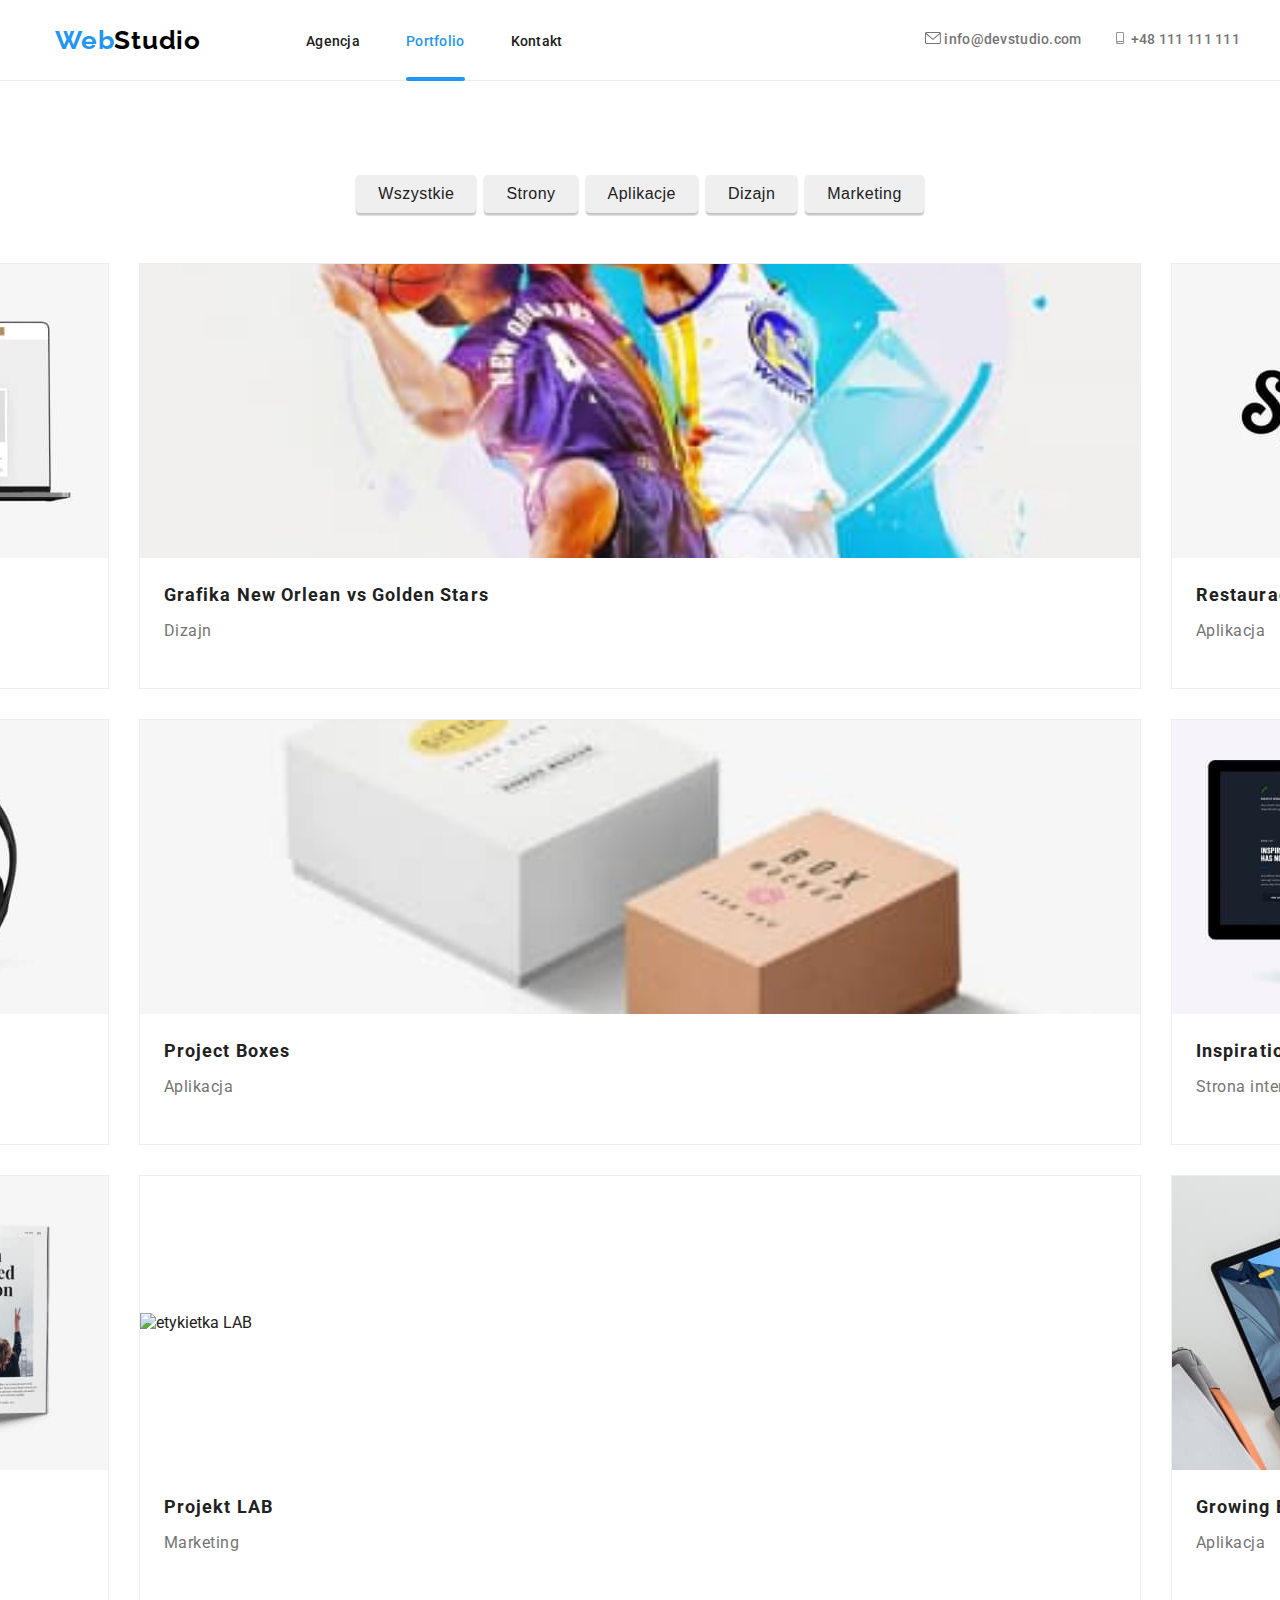
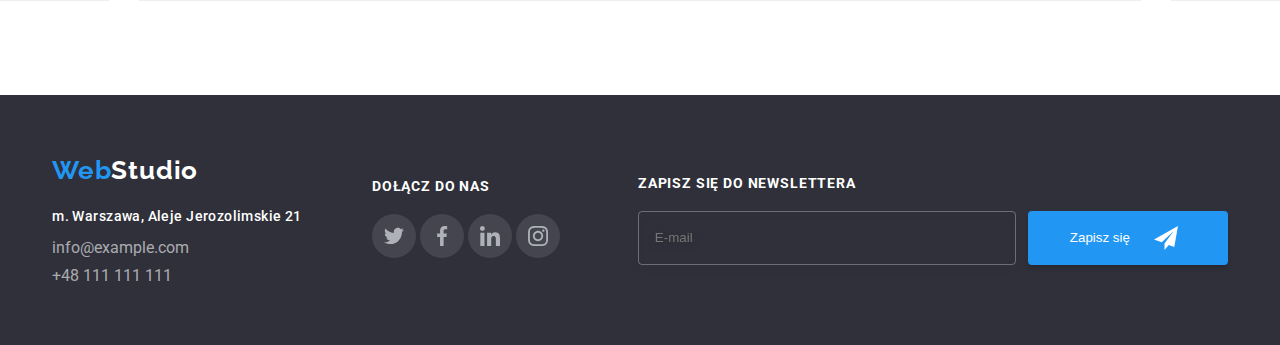
==== commit c6ab5c31: "..." ====
--- a/portfolio.html
+++ b/portfolio.html
@@ -115,13 +115,15 @@
                   </p>
                 </div>
             </li>
-            <!-- <li class="cards__item">
-                <img
+            <li class="cards__item">
+              <div class="cards__wrapper">
+                <img
+                  width="1000"
                   class="cadrs__pic"
                   src="images/portfolio/graficnovgs.jpg"
                   alt="grafika New Orlean vs Golden Stars"
                 />
-              <div class="cadrs__decription">
+              </div>
               <h3 class="cards__label">Grafika New Orlean vs Golden Stars</h3>
               <p class="cards__sublabel">Dizajn</p>
               <div class="cards__overlay">
@@ -129,15 +131,17 @@
                   Technocrack jest popularną platformą wykorzystywaną do rozpowszechniania koronawirusa. Firmy wykorzystują tę platformę do celów szpiegowskich i ataków na niezabezpieczone serwery konkurencji
                 </p>
               </div>
-              </div>
-            </li>
-            <li class="cards__item">
-                <img
+            </li>
+            <li class="cards__item">
+              <div class="cards__wrapper">
+                <img
+                  width="1000"
                   class="cadrs__pic"
                   src="images/portfolio/restaurantseafood.jpg"
                   alt="Restauracja Seafood"
                 />
-              <h3 class="cards__label">Restauracja Seafood</h3>
+              </div>
+            <h3 class="cards__label">Restauracja Seafood</h3>
               <p class="cards__sublabel">Aplikacja</p>
               <div class="cards__overlay">
                 <p class="cards__paragraph">
@@ -146,11 +150,14 @@
               </div>
             </li>
             <li class="cards__item">
-                <img
+              <div class="cards__wrapper">
+                <img
+                width="1000"
                   class="cadrs__pic"
                   src="images/portfolio/projectprime.jpg"
                   alt="słuchawki"
                 />
+              </div>
               <h3 class="cards__label">Project Prime</h3>
               <p class="cards__sublabel">Marketing</p>
               <div class="cards__overlay">
@@ -160,11 +167,14 @@
               </div>
             </li>
             <li class="cards__item">
-                <img
-                  src="images/portfolio/projectboxes.jpg"
+              <div class="cards__wrapper">
+                <img
+                width="1000"
+                src="images/portfolio/projectboxes.jpg"
                   alt="pudełka"
                   class="cadrs__pic"
                 />
+              </div>
               <h3 class="cards__label" >Project Boxes</h3>
               <p class="cards__sublabel">Aplikacja</p>
               <div class="cards__overlay">
@@ -174,11 +184,14 @@
               </div>
             </li>
             <li class="cards__item">
-                <img
-                  src="images/portfolio/inspirationhasnoborders.jpg"
+              <div class="cards__wrapper">
+                <img
+                width="1000"
+                src="images/portfolio/inspirationhasnoborders.jpg"
                   alt="ekran z inspiration has no borders"
                   class="cadrs__pic"
                 />
+              </div>
               <h3 class="cards__label">Inspiration has no Borders</h3>
               <p class="cards__sublabel">Strona internetowa</p>
               <div class="cards__overlay">
@@ -188,11 +201,14 @@
               </div>
             </li>
             <li class="cards__item">
-                <img
-                  class="cadrs__pic"
+              <div class="cards__wrapper">
+                <img
+                width="1000"
+                class="cadrs__pic"
                   src="images/portfolio/limitededition.jpg"
                   alt="strona z magazynu"
                 />
+              </div>
               <h3 class="cards__label">Magazyn Limited Edition</h3>
               <p class="cards__sublabel">Dizajn</p>
               <div class="cards__overlay">
@@ -202,11 +218,14 @@
               </div>
             </li>
             <li class="cards__item">
-                <img
-                  class="cadrs__pic"
+              <div class="cards__wrapper">
+                <img
+                width="1000"
+                class="cadrs__pic"
                   src="images/portfolio/lab.jpg"
                   alt="etykietka LAB"
                 />
+              </div>
               <h3 class="cards__label">Projekt LAB</h3>
               <p class="cards__sublabel">Marketing</p>
               <div class="cards__overlay">
@@ -216,11 +235,14 @@
               </div>
             </li>
             <li class="cards__item">
-                <img
-                  class="cadrs__pic"
+              <div class="cards__wrapper">
+                <img
+                width="1000"
+                class="cadrs__pic"
                   src="images/portfolio/gb.jpg"
                   alt="pudełka"
                 />
+              </div>
               <h3 class="cards__label">Growing Business</h3>
               <p class="cards__sublabel">Aplikacja</p>
               <div class="cards__overlay">
@@ -228,7 +250,7 @@
                   Technocrack jest popularną platformą wykorzystywaną do rozpowszechniania koronawirusa. Firmy wykorzystują tę platformę do celów szpiegowskich i ataków na niezabezpieczone serwery konkurencji
                 </p>
               </div>
-            </li> -->
+            </li>
           </ul>
         </div>
       </section>
--- a/css/main.min.css
+++ b/css/main.min.css
@@ -1 +1 @@
-h1,h2,h3,h4,h5{margin:0}h2{font-family:"Roboto",sans-serif;font-style:normal;font-weight:700;font-size:28px;line-height:1.18;letter-spacing:.06em;text-align:center;margin-bottom:50px}@media screen and (min-width: 1199px){h2{font-family:"Roboto",sans-serif;font-style:normal;font-weight:700;font-size:36px;line-height:1.667;letter-spacing:.06em}}h5{font-family:"Roboto",sans-serif;font-style:normal;font-weight:700;font-size:14px;line-height:1.143;letter-spacing:.06em;text-transform:uppercase;color:#fff;margin-bottom:20px}ul,ol{margin:0;padding:0}p{margin:0}img{display:block;max-width:100%;height:auto}.link{text-decoration:none}.list{list-style-type:none}.socials__list{display:-webkit-box;display:-ms-flexbox;display:flex;gap:10px}.socials__icon{display:inline-block;width:44px;height:44px;border-radius:50%;background:rgba(255,255,255,.1);-webkit-transition-property:background-color;transition-property:background-color;-webkit-transition-duration:250ms;transition-duration:250ms;-webkit-transition-timing-function:cubic-bezier(0.4, 0, 0.2, 1);transition-timing-function:cubic-bezier(0.4, 0, 0.2, 1)}.socials__icon:hover,.socials__icon:focus{background-color:#2196f3}.socials__svg{fill:#afb1b8;-webkit-transition-property:fill;transition-property:fill;-webkit-transition-duration:250ms;transition-duration:250ms;-webkit-transition-timing-function:cubic-bezier(0.4, 0, 0.2, 1);transition-timing-function:cubic-bezier(0.4, 0, 0.2, 1)}.socials__svg:hover,.socials__svg:focus{fill:#fff}h1,h2,h3,h4,h5{margin:0}h2{font-family:"Roboto",sans-serif;font-style:normal;font-weight:700;font-size:28px;line-height:1.18;letter-spacing:.06em;text-align:center;margin-bottom:50px}@media screen and (min-width: 1199px){h2{font-family:"Roboto",sans-serif;font-style:normal;font-weight:700;font-size:36px;line-height:1.667;letter-spacing:.06em}}h5{font-family:"Roboto",sans-serif;font-style:normal;font-weight:700;font-size:14px;line-height:1.143;letter-spacing:.06em;text-transform:uppercase;color:#fff;margin-bottom:20px}ul,ol{margin:0;padding:0}p{margin:0}img{display:block;max-width:100%;height:auto}.link{text-decoration:none}.list{list-style-type:none}.container{min-width:480px;padding:0 15px;margin:0 auto}@media screen and (min-width: 1199px){.container{max-width:1200px}}body{font-family:"Roboto",sans-serif;color:#212121;padding:0;margin:0}.section{padding:94px 0}.container{min-width:480px;padding:0 15px;margin:0 auto}@media screen and (min-width: 1199px){.container{max-width:1200px}}body{font-family:"Roboto",sans-serif;color:#212121;padding:0;margin:0}.section{padding:94px 0}h1,h2,h3,h4,h5{margin:0}h2{font-family:"Roboto",sans-serif;font-style:normal;font-weight:700;font-size:28px;line-height:1.18;letter-spacing:.06em;text-align:center;margin-bottom:50px}@media screen and (min-width: 1199px){h2{font-family:"Roboto",sans-serif;font-style:normal;font-weight:700;font-size:36px;line-height:1.667;letter-spacing:.06em}}h5{font-family:"Roboto",sans-serif;font-style:normal;font-weight:700;font-size:14px;line-height:1.143;letter-spacing:.06em;text-transform:uppercase;color:#fff;margin-bottom:20px}ul,ol{margin:0;padding:0}p{margin:0}img{display:block;max-width:100%;height:auto}.link{text-decoration:none}.list{list-style-type:none}.socials__list{display:-webkit-box;display:-ms-flexbox;display:flex;gap:10px}.socials__icon{display:inline-block;width:44px;height:44px;border-radius:50%;background:rgba(255,255,255,.1);-webkit-transition-property:background-color;transition-property:background-color;-webkit-transition-duration:250ms;transition-duration:250ms;-webkit-transition-timing-function:cubic-bezier(0.4, 0, 0.2, 1);transition-timing-function:cubic-bezier(0.4, 0, 0.2, 1)}.socials__icon:hover,.socials__icon:focus{background-color:#2196f3}.socials__svg{fill:#afb1b8;-webkit-transition-property:fill;transition-property:fill;-webkit-transition-duration:250ms;transition-duration:250ms;-webkit-transition-timing-function:cubic-bezier(0.4, 0, 0.2, 1);transition-timing-function:cubic-bezier(0.4, 0, 0.2, 1)}.socials__svg:hover,.socials__svg:focus{fill:#fff}.container{min-width:480px;padding:0 15px;margin:0 auto}@media screen and (min-width: 1199px){.container{max-width:1200px}}body{font-family:"Roboto",sans-serif;color:#212121;padding:0;margin:0}.section{padding:94px 0}.title{background-color:#2f303a;padding:200px 0;background-image:url("/images/Img4t.jpg");background-size:1125px;background-position:50% 50%}@media screen and (min-device-pixel-ratio: 2),screen and (-webkit-min-device-pixel-ratio: 2),screen and (min-resolution: 192dpi),screen and (min-resolution: 2dppx){.title{background-image:url("/images/Img4t@2x.jpg")}}@media screen and (min-width: 1199px){.title{background-image:url("/images/Img4d.jpg");background-size:1600px}}@media screen and (min-width: 1199px)and (min-device-pixel-ratio: 2),screen and (min-width: 1199px)and (-webkit-min-device-pixel-ratio: 2),screen and (min-width: 1199px)and (min-resolution: 192dpi),screen and (min-width: 1199px)and (min-resolution: 2dppx){.title{background-image:url("/images/Img4d@2x.jpg")}}.title__container{text-align:center}.title__content{color:#fff;font-weight:900;font-size:26px;letter-spacing:.06em;line-height:1.36;margin-bottom:30px;text-align:center;text-transform:uppercase}@media screen and (min-width: 1199px){.title__content{font-size:44px}}.title__btn{background-color:#2196f3;border:none;border-radius:4px;-webkit-box-shadow:0px 4px 4px rgba(0,0,0,.15);box-shadow:0px 4px 4px rgba(0,0,0,.15);color:#fff;cursor:pointer;font-family:"Roboto",sans-serif;font-style:normal;font-weight:700;font-size:16px;line-height:30px;letter-spacing:.06em;letter-spacing:.03em;padding:10px 41px;margin-left:auto}.paragraphs{margin-bottom:94px}.paragraphs__list{gap:30px}@media screen and (min-width: 767px){.paragraphs__list{display:grid;grid-template-columns:auto auto}}@media screen and (min-width: 1199px){.paragraphs__list{grid-template-columns:auto auto auto auto}}.paragraphs__item{color:#757575;font-family:"Roboto",sans-serif;font-style:normal;font-weight:400;font-size:14px;line-height:1.71;letter-spacing:.03em;-webkit-box-pack:center;-ms-flex-pack:center;justify-content:center;text-align:justify;margin-bottom:94px;width:100%}.paragraphs__icon{height:120px;padding-left:calc(50% - 135px);background-color:#f5f4fa;border-radius:4px}.paragraphs__title{font-family:"Roboto",sans-serif;font-style:normal;font-weight:700;font-size:14px;line-height:1.143;letter-spacing:.06em;margin-top:30px;padding-bottom:10px;text-align:center;text-transform:uppercase;color:#212121}@media screen and (min-width: 767px){.paragraphs__title{text-align:left}}.activities{display:none}@media screen and (min-width: 1199px){.activities{display:block}}.activities__list{display:-webkit-box;display:-ms-flexbox;display:flex;-webkit-box-pack:center;-ms-flex-pack:center;justify-content:center;gap:30px}.activities__item{height:294px}.activities__tag{text-align:center;-webkit-box-align:center;-ms-flex-align:center;align-items:center;width:370px;background:rgba(47,48,58,.8);position:relative;top:-70px;padding:27px 0 27px 0}.activities__content{font-family:"Roboto",sans-serif;font-style:normal;font-weight:700;font-size:14px;line-height:16px;letter-spacing:.06em;color:#fff;text-align:center;text-transform:uppercase}.team{background:#f5f4fa}.team__list{-webkit-box-pack:center;-ms-flex-pack:center;justify-content:center;gap:30px;padding:0 15px}@media screen and (min-width: 767px){.team__list{display:grid;grid-template-columns:50% 50%}}@media screen and (min-width: 1199px){.team__list{display:-webkit-box;display:-ms-flexbox;display:flex}}.team__item{background:#fff;border-radius:0 0 4px 4px;-webkit-box-shadow:0px 1px 3px rgba(0,0,0,.12),0px 1px 1px rgba(0,0,0,.14),0px 2px 1px rgba(0,0,0,.2);box-shadow:0px 1px 3px rgba(0,0,0,.12),0px 1px 1px rgba(0,0,0,.14),0px 2px 1px rgba(0,0,0,.2);color:#757575;font-family:"Roboto",sans-serif;font-style:normal;font-weight:400;font-size:16px;line-height:1.19;letter-spacing:.03em;padding-bottom:30px;text-align:center;-ms-flex-line-pack:center;align-content:center}.team__item img{margin:0 auto;width:100%}.team__name{font-family:"Roboto",sans-serif;font-style:normal;font-weight:500;font-size:16px;line-height:1.19;letter-spacing:.03em;color:#212121;margin-top:30px;margin-bottom:10px}.team .socials{margin-top:16px}.clients__list{display:grid;justify-items:center;grid-template-columns:auto auto;gap:30px}@media screen and (min-width: 767px){.clients__list{grid-template-columns:auto auto auto}}@media screen and (min-width: 1199px){.clients__list{display:-webkit-box;display:-ms-flexbox;display:flex}}.clients__item{width:170px;height:92px;border:1px solid #afb1b8;border-radius:4px;fill:#afb1b8;-webkit-transition-property:fill border;transition-property:fill border;-webkit-transition-duration:250ms;transition-duration:250ms;-webkit-transition-timing-function:cubic-bezier(0.4, 0, 0.2, 1);transition-timing-function:cubic-bezier(0.4, 0, 0.2, 1)}.clients__item:hover,.clients__item:focus{fill:#2196f3;border:1px solid #2196f3}.menu-container{position:fixed;top:0;left:0;width:100vw;height:100vh;padding:32px;background-color:#fff;z-index:999;-webkit-transform:translateX(100%);transform:translateX(100%);-webkit-transition:-webkit-transform 250ms ease-in-out;transition:-webkit-transform 250ms ease-in-out;transition:transform 250ms ease-in-out;transition:transform 250ms ease-in-out, -webkit-transform 250ms ease-in-out}.menu-container .menu-toggle{border:none;background:none;position:absolute;top:30px;right:90px;fill:#000;cursor:pointer}.menu-container__list{padding:0;margin:0;list-style:none}.menu-container__link{display:block;padding:10px;color:#000;text-decoration:none;font-family:"Roboto",sans-serif;font-style:normal;font-weight:500;font-size:40px;line-height:1.175;letter-spacing:.03em;letter-spacing:.02em}.menu-container__link:hover,.menu-container__link:focus{color:#2196f3}.menu-container__contacts{padding-top:38.568vh;padding-bottom:37px}.menu-container__contact{padding-left:8px;padding-bottom:27px}.menu-container__contact:first-child .link{color:#2196f3;font-family:"Roboto",sans-serif;font-style:normal;font-weight:500;font-size:34px;line-height:1.18;letter-spacing:.03em;letter-spacing:.02em}.menu-container__contact:last-child .link{color:#757575;font-family:"Roboto",sans-serif;font-style:normal;font-weight:500;font-size:24px;line-height:1.17;letter-spacing:.03em;letter-spacing:.02em}.menu-container__socials{display:-webkit-box;display:-ms-flexbox;display:flex}.menu-container__socials::after{content:"";height:22px;width:6px;position:relative;left:6px;background-color:#fff;z-index:999}.menu-container__social{color:#2196f3;margin-left:20px;display:-webkit-box;display:-ms-flexbox;display:flex;font-family:"Roboto",sans-serif;font-style:normal;font-weight:500;font-size:18px;line-height:1.33;letter-spacing:.03em;letter-spacing:.02em}.menu-container__social::after{content:"";display:block;height:22px;width:1px;background-color:rgba(33,33,33,.2);position:relative;left:9px;z-index:998}.menu-container.is-open{-webkit-transform:translateX(0);transform:translateX(0)}header{border-bottom:1px solid #ececec;padding:0 auto}header .container{display:-webkit-box;display:-ms-flexbox;display:flex;-webkit-box-align:center;-ms-flex-align:center;align-items:center;height:80px}.navigation{padding:0 15px;display:-webkit-box;display:-ms-flexbox;display:flex;-webkit-box-pack:justify;-ms-flex-pack:justify;justify-content:space-between;width:100%}@media screen and (min-width: 767px){.navigation{-webkit-box-pack:right;-ms-flex-pack:right;justify-content:right;width:auto}}.navigation__logo{font-family:"Raleway","Roboto",sans-serif;font-weight:700;font-size:26px;line-height:1,192;letter-spacing:.03em;color:#000;cursor:pointer}.navigation__logo--color-blue{color:#2196f3}.navigation .menu-toggle{fill:#212121;background:none;border:none;cursor:pointer;margin-left:auto}@media screen and (min-width: 767px){.navigation .menu-toggle{margin-left:0}}.navigation .menu-toggle:hover,.navigation .menu-toggle:focus{fill:#2196f3}.navigation__list{display:none;-webkit-box-align:center;-ms-flex-align:center;align-items:center;gap:46px}@media screen and (min-width: 767px){.navigation__list{margin-left:59px}}@media screen and (min-width: 1199px){.navigation__list{margin-left:69px}}.navigation__link{font-family:"Roboto",sans-serif;font-style:normal;font-weight:500;font-size:14px;line-height:1.172;letter-spacing:.03em;letter-spacing:.02em;cursor:pointer;position:relative;top:2px;-webkit-transition-property:color;transition-property:color;-webkit-transition-duration:250ms;transition-duration:250ms;-webkit-transition-timing-function:cubic-bezier(0.4, 0, 0.2, 1);transition-timing-function:cubic-bezier(0.4, 0, 0.2, 1)}.navigation__link:visited{color:#212121}.navigation__link::after{content:"";display:block;height:4px;border-radius:2px;background-color:rgba(0,0,0,0);position:relative;top:27px;-webkit-transition-property:background-color;transition-property:background-color;-webkit-transition-duration:250ms;transition-duration:250ms;-webkit-transition-timing-function:cubic-bezier(0.4, 0, 0.2, 1);transition-timing-function:cubic-bezier(0.4, 0, 0.2, 1)}.navigation__link:hover,.navigation__link:focus{color:#2196f3}.navigation__link:hover::after,.navigation__link:focus::after{background-color:#2196f3}.navigation__item--current .navigation__link{color:#2196f3}.navigation__item--current .navigation__link::after{background-color:#2196f3}.contacts{display:none;margin-left:auto;gap:50px;font-family:"Roboto",sans-serif;font-style:normal;font-weight:500;font-size:14px;line-height:1.423;letter-spacing:.03em;letter-spacing:.02em;color:#757575}@media(min-width: 767px){.contacts{-webkit-box-orient:vertical;-webkit-box-direction:normal;-ms-flex-direction:column;flex-direction:column;gap:10px;display:-webkit-box;display:-ms-flexbox;display:flex}}@media(min-width: 1199px){.contacts{-webkit-box-orient:horizontal;-webkit-box-direction:normal;-ms-flex-direction:row;flex-direction:row;gap:30px}}.contacts__item .contacts__link{color:#757575;fill:#757575;-webkit-transition-property:color fill;transition-property:color fill;-webkit-transition-duration:250ms;transition-duration:250ms;-webkit-transition-timing-function:cubic-bezier(0.4, 0, 0.2, 1);transition-timing-function:cubic-bezier(0.4, 0, 0.2, 1)}.contacts__item:hover .contacts__link,.contacts__item:focus .contacts__link{color:#2196f3;fill:#2196f3}@media(min-width: 767px){.navigation__list{display:-webkit-box;display:-ms-flexbox;display:flex}.menu-toggle{position:relative;top:-300px}}h1,h2,h3,h4,h5{margin:0}h2{font-family:"Roboto",sans-serif;font-style:normal;font-weight:700;font-size:28px;line-height:1.18;letter-spacing:.06em;text-align:center;margin-bottom:50px}@media screen and (min-width: 1199px){h2{font-family:"Roboto",sans-serif;font-style:normal;font-weight:700;font-size:36px;line-height:1.667;letter-spacing:.06em}}h5{font-family:"Roboto",sans-serif;font-style:normal;font-weight:700;font-size:14px;line-height:1.143;letter-spacing:.06em;text-transform:uppercase;color:#fff;margin-bottom:20px}ul,ol{margin:0;padding:0}p{margin:0}img{display:block;max-width:100%;height:auto}.link{text-decoration:none}.list{list-style-type:none}.socials__list{display:-webkit-box;display:-ms-flexbox;display:flex;gap:10px}.socials__icon{display:inline-block;width:44px;height:44px;border-radius:50%;background:rgba(255,255,255,.1);-webkit-transition-property:background-color;transition-property:background-color;-webkit-transition-duration:250ms;transition-duration:250ms;-webkit-transition-timing-function:cubic-bezier(0.4, 0, 0.2, 1);transition-timing-function:cubic-bezier(0.4, 0, 0.2, 1)}.socials__icon:hover,.socials__icon:focus{background-color:#2196f3}.socials__svg{fill:#afb1b8;-webkit-transition-property:fill;transition-property:fill;-webkit-transition-duration:250ms;transition-duration:250ms;-webkit-transition-timing-function:cubic-bezier(0.4, 0, 0.2, 1);transition-timing-function:cubic-bezier(0.4, 0, 0.2, 1)}.socials__svg:hover,.socials__svg:focus{fill:#fff}.container{min-width:480px;padding:0 15px;margin:0 auto}@media screen and (min-width: 1199px){.container{max-width:1200px}}body{font-family:"Roboto",sans-serif;color:#212121;padding:0;margin:0}.section{padding:94px 0}.title{background-color:#2f303a;padding:200px 0;background-image:url("/images/Img4t.jpg");background-size:1125px;background-position:50% 50%}@media screen and (min-device-pixel-ratio: 2),screen and (-webkit-min-device-pixel-ratio: 2),screen and (min-resolution: 192dpi),screen and (min-resolution: 2dppx){.title{background-image:url("/images/Img4t@2x.jpg")}}@media screen and (min-width: 1199px){.title{background-image:url("/images/Img4d.jpg");background-size:1600px}}@media screen and (min-width: 1199px)and (min-device-pixel-ratio: 2),screen and (min-width: 1199px)and (-webkit-min-device-pixel-ratio: 2),screen and (min-width: 1199px)and (min-resolution: 192dpi),screen and (min-width: 1199px)and (min-resolution: 2dppx){.title{background-image:url("/images/Img4d@2x.jpg")}}.title__container{text-align:center}.title__content{color:#fff;font-weight:900;font-size:26px;letter-spacing:.06em;line-height:1.36;margin-bottom:30px;text-align:center;text-transform:uppercase}@media screen and (min-width: 1199px){.title__content{font-size:44px}}.title__btn{background-color:#2196f3;border:none;border-radius:4px;-webkit-box-shadow:0px 4px 4px rgba(0,0,0,.15);box-shadow:0px 4px 4px rgba(0,0,0,.15);color:#fff;cursor:pointer;font-family:"Roboto",sans-serif;font-style:normal;font-weight:700;font-size:16px;line-height:30px;letter-spacing:.06em;letter-spacing:.03em;padding:10px 41px;margin-left:auto}.paragraphs{margin-bottom:94px}.paragraphs__list{gap:30px}@media screen and (min-width: 767px){.paragraphs__list{display:grid;grid-template-columns:auto auto}}@media screen and (min-width: 1199px){.paragraphs__list{grid-template-columns:auto auto auto auto}}.paragraphs__item{color:#757575;font-family:"Roboto",sans-serif;font-style:normal;font-weight:400;font-size:14px;line-height:1.71;letter-spacing:.03em;-webkit-box-pack:center;-ms-flex-pack:center;justify-content:center;text-align:justify;margin-bottom:94px;width:100%}.paragraphs__icon{height:120px;padding-left:calc(50% - 135px);background-color:#f5f4fa;border-radius:4px}.paragraphs__title{font-family:"Roboto",sans-serif;font-style:normal;font-weight:700;font-size:14px;line-height:1.143;letter-spacing:.06em;margin-top:30px;padding-bottom:10px;text-align:center;text-transform:uppercase;color:#212121}@media screen and (min-width: 767px){.paragraphs__title{text-align:left}}.activities{display:none}@media screen and (min-width: 1199px){.activities{display:block}}.activities__list{display:-webkit-box;display:-ms-flexbox;display:flex;-webkit-box-pack:center;-ms-flex-pack:center;justify-content:center;gap:30px}.activities__item{height:294px}.activities__tag{text-align:center;-webkit-box-align:center;-ms-flex-align:center;align-items:center;width:370px;background:rgba(47,48,58,.8);position:relative;top:-70px;padding:27px 0 27px 0}.activities__content{font-family:"Roboto",sans-serif;font-style:normal;font-weight:700;font-size:14px;line-height:16px;letter-spacing:.06em;color:#fff;text-align:center;text-transform:uppercase}.team{background:#f5f4fa}.team__list{-webkit-box-pack:center;-ms-flex-pack:center;justify-content:center;gap:30px;padding:0 15px}@media screen and (min-width: 767px){.team__list{display:grid;grid-template-columns:50% 50%}}@media screen and (min-width: 1199px){.team__list{display:-webkit-box;display:-ms-flexbox;display:flex}}.team__item{background:#fff;border-radius:0 0 4px 4px;-webkit-box-shadow:0px 1px 3px rgba(0,0,0,.12),0px 1px 1px rgba(0,0,0,.14),0px 2px 1px rgba(0,0,0,.2);box-shadow:0px 1px 3px rgba(0,0,0,.12),0px 1px 1px rgba(0,0,0,.14),0px 2px 1px rgba(0,0,0,.2);color:#757575;font-family:"Roboto",sans-serif;font-style:normal;font-weight:400;font-size:16px;line-height:1.19;letter-spacing:.03em;padding-bottom:30px;text-align:center;-ms-flex-line-pack:center;align-content:center}.team__item img{margin:0 auto;width:100%}.team__name{font-family:"Roboto",sans-serif;font-style:normal;font-weight:500;font-size:16px;line-height:1.19;letter-spacing:.03em;color:#212121;margin-top:30px;margin-bottom:10px}.team .socials{margin-top:16px}.clients__list{display:grid;justify-items:center;grid-template-columns:auto auto;gap:30px}@media screen and (min-width: 767px){.clients__list{grid-template-columns:auto auto auto}}@media screen and (min-width: 1199px){.clients__list{display:-webkit-box;display:-ms-flexbox;display:flex}}.clients__item{width:170px;height:92px;border:1px solid #afb1b8;border-radius:4px;fill:#afb1b8;-webkit-transition-property:fill border;transition-property:fill border;-webkit-transition-duration:250ms;transition-duration:250ms;-webkit-transition-timing-function:cubic-bezier(0.4, 0, 0.2, 1);transition-timing-function:cubic-bezier(0.4, 0, 0.2, 1)}.clients__item:hover,.clients__item:focus{fill:#2196f3;border:1px solid #2196f3}.container{min-width:480px;padding:0 15px;margin:0 auto}@media screen and (min-width: 1199px){.container{max-width:1200px}}body{font-family:"Roboto",sans-serif;color:#212121;padding:0;margin:0}.section{padding:94px 0}h1,h2,h3,h4,h5{margin:0}h2{font-family:"Roboto",sans-serif;font-style:normal;font-weight:700;font-size:28px;line-height:1.18;letter-spacing:.06em;text-align:center;margin-bottom:50px}@media screen and (min-width: 1199px){h2{font-family:"Roboto",sans-serif;font-style:normal;font-weight:700;font-size:36px;line-height:1.667;letter-spacing:.06em}}h5{font-family:"Roboto",sans-serif;font-style:normal;font-weight:700;font-size:14px;line-height:1.143;letter-spacing:.06em;text-transform:uppercase;color:#fff;margin-bottom:20px}ul,ol{margin:0;padding:0}p{margin:0}img{display:block;max-width:100%;height:auto}.link{text-decoration:none}.list{list-style-type:none}.footer{background-color:#2f303a;padding:60px 0}.footer .container{display:grid;gap:8px;grid-template-columns:auto;-webkit-box-pack:center;-ms-flex-pack:center;justify-content:center;text-align:center}@media screen and (min-width: 767px)and (max-width: 1199px){.footer .container{grid-template-columns:auto auto;row-gap:60px;-webkit-column-gap:144px;-moz-column-gap:144px;column-gap:144px}}@media screen and (min-width: 1200px){.footer .container{display:-webkit-box;display:-ms-flexbox;display:flex;-webkit-box-orient:horizontal;-webkit-box-direction:normal;-ms-flex-direction:row;flex-direction:row;-webkit-box-align:center;-ms-flex-align:center;align-items:center;gap:0}}.footer .socials{margin:0 auto;margin-bottom:60px;text-align:center}@media screen and (min-width: 1200px){.footer .socials{text-align:left;max-width:206px;margin:0 70px}}.address{margin-bottom:60px}@media screen and (min-width: 1200px){.address{text-align:left;margin-bottom:0}}.address__logo{color:#fff}.address__list{display:grid;grid-template-columns:auto;gap:8px}@media screen and (min-width: 1200px){.address__list{gap:9px}}.address__contacts{color:#fff;margin-bottom:8px;margin-top:20px;font-family:"Roboto",sans-serif;font-style:normal;font-weight:500;font-size:14px;line-height:1.71;letter-spacing:.03em}@media screen and (min-width: 1200px){.address__contacts{margin-bottom:9px}}.address__link{color:rgba(255,255,255,.6);-webkit-transition-property:color;transition-property:color;-webkit-transition-duration:250ms;transition-duration:250ms;-webkit-transition-timing-function:cubic-bezier(0.4, 0, 0.2, 1);transition-timing-function:cubic-bezier(0.4, 0, 0.2, 1)}.address__link:hover,.address__link:focus{color:#2196f3}.newsletter{display:block}@media screen and (min-width: 767px){.newsletter{place-self:center;grid-column:span 2;grid-auto-flow:column}}@media screen and (min-width: 1199px){.newsletter{text-align:left;margin-left:8px}}.newsletter__form{display:-webkit-box;display:-ms-flexbox;display:flex;-webkit-box-orient:vertical;-webkit-box-direction:normal;-ms-flex-direction:column;flex-direction:column;gap:20px}@media screen and (min-width: 1199px){.newsletter__form{-webkit-box-orient:horizontal;-webkit-box-direction:normal;-ms-flex-direction:row;flex-direction:row;gap:12px}}.newsletter__input{width:358px;height:50px;background:rgba(0,0,0,0);border:1px solid rgba(255,255,255,.3);-webkit-filter:drop-shadow(0px 4px 4px rgba(0, 0, 0, 0.15));filter:drop-shadow(0px 4px 4px rgba(0, 0, 0, 0.15));border-radius:4px;padding-left:16px;-webkit-transition-property:border;transition-property:border;-webkit-transition-duration:250ms;transition-duration:250ms;-webkit-transition-timing-function:cubic-bezier(0.4, 0, 0.2, 1);transition-timing-function:cubic-bezier(0.4, 0, 0.2, 1)}.newsletter__input:hover,.newsletter__input:focus{border:1px solid #2196f3}.newsletter__btn{background-color:#2196f3;color:#fff;border:none;border-radius:4px;-webkit-box-shadow:0px 4px 4px rgba(0,0,0,.15);box-shadow:0px 4px 4px rgba(0,0,0,.15);width:200px;display:-webkit-box;display:-ms-flexbox;display:flex;-webkit-box-pack:left;-ms-flex-pack:left;justify-content:left;-webkit-box-align:center;-ms-flex-align:center;align-items:center;gap:24px;padding:10px 0;padding-left:42px;margin:0 auto;cursor:pointer}.container{min-width:480px;padding:0 15px;margin:0 auto}@media screen and (min-width: 1199px){.container{max-width:1200px}}body{font-family:"Roboto",sans-serif;color:#212121;padding:0;margin:0}.section{padding:94px 0}h1,h2,h3,h4,h5{margin:0}h2{font-family:"Roboto",sans-serif;font-style:normal;font-weight:700;font-size:28px;line-height:1.18;letter-spacing:.06em;text-align:center;margin-bottom:50px}@media screen and (min-width: 1199px){h2{font-family:"Roboto",sans-serif;font-style:normal;font-weight:700;font-size:36px;line-height:1.667;letter-spacing:.06em}}h5{font-family:"Roboto",sans-serif;font-style:normal;font-weight:700;font-size:14px;line-height:1.143;letter-spacing:.06em;text-transform:uppercase;color:#fff;margin-bottom:20px}ul,ol{margin:0;padding:0}p{margin:0}img{display:block;max-width:100%;height:auto}.link{text-decoration:none}.list{list-style-type:none}.socials__list{display:-webkit-box;display:-ms-flexbox;display:flex;gap:10px}.socials__icon{display:inline-block;width:44px;height:44px;border-radius:50%;background:rgba(255,255,255,.1);-webkit-transition-property:background-color;transition-property:background-color;-webkit-transition-duration:250ms;transition-duration:250ms;-webkit-transition-timing-function:cubic-bezier(0.4, 0, 0.2, 1);transition-timing-function:cubic-bezier(0.4, 0, 0.2, 1)}.socials__icon:hover,.socials__icon:focus{background-color:#2196f3}.socials__svg{fill:#afb1b8;-webkit-transition-property:fill;transition-property:fill;-webkit-transition-duration:250ms;transition-duration:250ms;-webkit-transition-timing-function:cubic-bezier(0.4, 0, 0.2, 1);transition-timing-function:cubic-bezier(0.4, 0, 0.2, 1)}.socials__svg:hover,.socials__svg:focus{fill:#fff}.container{min-width:480px;padding:0 15px;margin:0 auto}@media screen and (min-width: 1199px){.container{max-width:1200px}}body{font-family:"Roboto",sans-serif;color:#212121;padding:0;margin:0}.section{padding:94px 0}.title{background-color:#2f303a;padding:200px 0;background-image:url("/images/Img4t.jpg");background-size:1125px;background-position:50% 50%}@media screen and (min-device-pixel-ratio: 2),screen and (-webkit-min-device-pixel-ratio: 2),screen and (min-resolution: 192dpi),screen and (min-resolution: 2dppx){.title{background-image:url("/images/Img4t@2x.jpg")}}@media screen and (min-width: 1199px){.title{background-image:url("/images/Img4d.jpg");background-size:1600px}}@media screen and (min-width: 1199px)and (min-device-pixel-ratio: 2),screen and (min-width: 1199px)and (-webkit-min-device-pixel-ratio: 2),screen and (min-width: 1199px)and (min-resolution: 192dpi),screen and (min-width: 1199px)and (min-resolution: 2dppx){.title{background-image:url("/images/Img4d@2x.jpg")}}.title__container{text-align:center}.title__content{color:#fff;font-weight:900;font-size:26px;letter-spacing:.06em;line-height:1.36;margin-bottom:30px;text-align:center;text-transform:uppercase}@media screen and (min-width: 1199px){.title__content{font-size:44px}}.title__btn{background-color:#2196f3;border:none;border-radius:4px;-webkit-box-shadow:0px 4px 4px rgba(0,0,0,.15);box-shadow:0px 4px 4px rgba(0,0,0,.15);color:#fff;cursor:pointer;font-family:"Roboto",sans-serif;font-style:normal;font-weight:700;font-size:16px;line-height:30px;letter-spacing:.06em;letter-spacing:.03em;padding:10px 41px;margin-left:auto}.paragraphs{margin-bottom:94px}.paragraphs__list{gap:30px}@media screen and (min-width: 767px){.paragraphs__list{display:grid;grid-template-columns:auto auto}}@media screen and (min-width: 1199px){.paragraphs__list{grid-template-columns:auto auto auto auto}}.paragraphs__item{color:#757575;font-family:"Roboto",sans-serif;font-style:normal;font-weight:400;font-size:14px;line-height:1.71;letter-spacing:.03em;-webkit-box-pack:center;-ms-flex-pack:center;justify-content:center;text-align:justify;margin-bottom:94px;width:100%}.paragraphs__icon{height:120px;padding-left:calc(50% - 135px);background-color:#f5f4fa;border-radius:4px}.paragraphs__title{font-family:"Roboto",sans-serif;font-style:normal;font-weight:700;font-size:14px;line-height:1.143;letter-spacing:.06em;margin-top:30px;padding-bottom:10px;text-align:center;text-transform:uppercase;color:#212121}@media screen and (min-width: 767px){.paragraphs__title{text-align:left}}.activities{display:none}@media screen and (min-width: 1199px){.activities{display:block}}.activities__list{display:-webkit-box;display:-ms-flexbox;display:flex;-webkit-box-pack:center;-ms-flex-pack:center;justify-content:center;gap:30px}.activities__item{height:294px}.activities__tag{text-align:center;-webkit-box-align:center;-ms-flex-align:center;align-items:center;width:370px;background:rgba(47,48,58,.8);position:relative;top:-70px;padding:27px 0 27px 0}.activities__content{font-family:"Roboto",sans-serif;font-style:normal;font-weight:700;font-size:14px;line-height:16px;letter-spacing:.06em;color:#fff;text-align:center;text-transform:uppercase}.team{background:#f5f4fa}.team__list{-webkit-box-pack:center;-ms-flex-pack:center;justify-content:center;gap:30px;padding:0 15px}@media screen and (min-width: 767px){.team__list{display:grid;grid-template-columns:50% 50%}}@media screen and (min-width: 1199px){.team__list{display:-webkit-box;display:-ms-flexbox;display:flex}}.team__item{background:#fff;border-radius:0 0 4px 4px;-webkit-box-shadow:0px 1px 3px rgba(0,0,0,.12),0px 1px 1px rgba(0,0,0,.14),0px 2px 1px rgba(0,0,0,.2);box-shadow:0px 1px 3px rgba(0,0,0,.12),0px 1px 1px rgba(0,0,0,.14),0px 2px 1px rgba(0,0,0,.2);color:#757575;font-family:"Roboto",sans-serif;font-style:normal;font-weight:400;font-size:16px;line-height:1.19;letter-spacing:.03em;padding-bottom:30px;text-align:center;-ms-flex-line-pack:center;align-content:center}.team__item img{margin:0 auto;width:100%}.team__name{font-family:"Roboto",sans-serif;font-style:normal;font-weight:500;font-size:16px;line-height:1.19;letter-spacing:.03em;color:#212121;margin-top:30px;margin-bottom:10px}.team .socials{margin-top:16px}.clients__list{display:grid;justify-items:center;grid-template-columns:auto auto;gap:30px}@media screen and (min-width: 767px){.clients__list{grid-template-columns:auto auto auto}}@media screen and (min-width: 1199px){.clients__list{display:-webkit-box;display:-ms-flexbox;display:flex}}.clients__item{width:170px;height:92px;border:1px solid #afb1b8;border-radius:4px;fill:#afb1b8;-webkit-transition-property:fill border;transition-property:fill border;-webkit-transition-duration:250ms;transition-duration:250ms;-webkit-transition-timing-function:cubic-bezier(0.4, 0, 0.2, 1);transition-timing-function:cubic-bezier(0.4, 0, 0.2, 1)}.clients__item:hover,.clients__item:focus{fill:#2196f3;border:1px solid #2196f3}.menu-container{position:fixed;top:0;left:0;width:100vw;height:100vh;padding:32px;background-color:#fff;z-index:999;-webkit-transform:translateX(100%);transform:translateX(100%);-webkit-transition:-webkit-transform 250ms ease-in-out;transition:-webkit-transform 250ms ease-in-out;transition:transform 250ms ease-in-out;transition:transform 250ms ease-in-out, -webkit-transform 250ms ease-in-out}.menu-container .menu-toggle{border:none;background:none;position:absolute;top:30px;right:90px;fill:#000;cursor:pointer}.menu-container__list{padding:0;margin:0;list-style:none}.menu-container__link{display:block;padding:10px;color:#000;text-decoration:none;font-family:"Roboto",sans-serif;font-style:normal;font-weight:500;font-size:40px;line-height:1.175;letter-spacing:.03em;letter-spacing:.02em}.menu-container__link:hover,.menu-container__link:focus{color:#2196f3}.menu-container__contacts{padding-top:38.568vh;padding-bottom:37px}.menu-container__contact{padding-left:8px;padding-bottom:27px}.menu-container__contact:first-child .link{color:#2196f3;font-family:"Roboto",sans-serif;font-style:normal;font-weight:500;font-size:34px;line-height:1.18;letter-spacing:.03em;letter-spacing:.02em}.menu-container__contact:last-child .link{color:#757575;font-family:"Roboto",sans-serif;font-style:normal;font-weight:500;font-size:24px;line-height:1.17;letter-spacing:.03em;letter-spacing:.02em}.menu-container__socials{display:-webkit-box;display:-ms-flexbox;display:flex}.menu-container__socials::after{content:"";height:22px;width:6px;position:relative;left:6px;background-color:#fff;z-index:999}.menu-container__social{color:#2196f3;margin-left:20px;display:-webkit-box;display:-ms-flexbox;display:flex;font-family:"Roboto",sans-serif;font-style:normal;font-weight:500;font-size:18px;line-height:1.33;letter-spacing:.03em;letter-spacing:.02em}.menu-container__social::after{content:"";display:block;height:22px;width:1px;background-color:rgba(33,33,33,.2);position:relative;left:9px;z-index:998}.menu-container.is-open{-webkit-transform:translateX(0);transform:translateX(0)}h1,h2,h3,h4,h5{margin:0}h2{font-family:"Roboto",sans-serif;font-style:normal;font-weight:700;font-size:28px;line-height:1.18;letter-spacing:.06em;text-align:center;margin-bottom:50px}@media screen and (min-width: 1199px){h2{font-family:"Roboto",sans-serif;font-style:normal;font-weight:700;font-size:36px;line-height:1.667;letter-spacing:.06em}}h5{font-family:"Roboto",sans-serif;font-style:normal;font-weight:700;font-size:14px;line-height:1.143;letter-spacing:.06em;text-transform:uppercase;color:#fff;margin-bottom:20px}ul,ol{margin:0;padding:0}p{margin:0}img{display:block;max-width:100%;height:auto}.link{text-decoration:none}.list{list-style-type:none}.socials__list{display:-webkit-box;display:-ms-flexbox;display:flex;gap:10px}.socials__icon{display:inline-block;width:44px;height:44px;border-radius:50%;background:rgba(255,255,255,.1);-webkit-transition-property:background-color;transition-property:background-color;-webkit-transition-duration:250ms;transition-duration:250ms;-webkit-transition-timing-function:cubic-bezier(0.4, 0, 0.2, 1);transition-timing-function:cubic-bezier(0.4, 0, 0.2, 1)}.socials__icon:hover,.socials__icon:focus{background-color:#2196f3}.socials__svg{fill:#afb1b8;-webkit-transition-property:fill;transition-property:fill;-webkit-transition-duration:250ms;transition-duration:250ms;-webkit-transition-timing-function:cubic-bezier(0.4, 0, 0.2, 1);transition-timing-function:cubic-bezier(0.4, 0, 0.2, 1)}.socials__svg:hover,.socials__svg:focus{fill:#fff}.container{min-width:480px;padding:0 15px;margin:0 auto}@media screen and (min-width: 1199px){.container{max-width:1200px}}body{font-family:"Roboto",sans-serif;color:#212121;padding:0;margin:0}.section{padding:94px 0}.portfolio{padding:94px 0}.filters{display:-webkit-box;display:-ms-flexbox;display:flex;gap:8px;-webkit-box-pack:left;-ms-flex-pack:left;justify-content:left;margin-bottom:50px;-ms-flex-wrap:wrap;flex-wrap:wrap;padding-right:73px}@media screen and (min-width: 767px){.filters{-webkit-box-pack:center;-ms-flex-pack:center;justify-content:center;padding-right:0}}.filters__btn{border:none;border-radius:4px;-webkit-box-shadow:0px 3px 1px rgba(0,0,0,.1),0px 1px 2px rgba(0,0,0,.08),0px 2px 2px rgba(0,0,0,.12);box-shadow:0px 3px 1px rgba(0,0,0,.1),0px 1px 2px rgba(0,0,0,.08),0px 2px 2px rgba(0,0,0,.12);color:#212121;cursor:pointer;font-weight:500;font-size:16px;line-height:1.62;letter-spacing:.03em;padding:6px 22px;text-align:center;-webkit-transition-property:color background-color;transition-property:color background-color;-webkit-transition-duration:250ms;transition-duration:250ms;-webkit-transition-timing-function:cubic-bezier(0.4, 0, 0.2, 1);transition-timing-function:cubic-bezier(0.4, 0, 0.2, 1)}.filters__btn:hover,.filters__btn:focus{color:#fff;background-color:#2196f3}.cards{display:grid;-webkit-box-pack:center;-ms-flex-pack:center;justify-content:center;grid-template-columns:auto;gap:30px}@media screen and (min-width: 767px){.cards{grid-template-columns:auto auto}}@media screen and (min-width: 1199px){.cards{grid-template-columns:auto auto auto}}.cards__item{background:#fff;border:1px solid #eee;height:404px;width:calc(100vw - 30px);padding-bottom:20px;-webkit-transition-property:-webkit-box-shadow;transition-property:-webkit-box-shadow;transition-property:box-shadow;transition-property:box-shadow, -webkit-box-shadow;-webkit-transition-duration:250ms;transition-duration:250ms;-webkit-transition-timing-function:cubic-bezier(0.4, 0, 0.2, 1);transition-timing-function:cubic-bezier(0.4, 0, 0.2, 1)}.cards__item:hover,.cards__item:focus{-webkit-box-shadow:0px 1px 1px rgba(0,0,0,.12),0px 4px 4px rgba(0,0,0,.06),1px 4px 6px rgba(0,0,0,.16);box-shadow:0px 1px 1px rgba(0,0,0,.12),0px 4px 4px rgba(0,0,0,.06),1px 4px 6px rgba(0,0,0,.16)}.cards__item:hover .cards__paragraph,.cards__item:focus .cards__paragraph{-webkit-transform:translateY(-294px);transform:translateY(-294px)}.cards__description{display:block;position:relative;text-align:left;width:calc(100vw - 30px);height:110px;z-index:10}.cards__wrapper{display:-webkit-box;display:-ms-flexbox;display:flex;height:294px;overflow:hidden;-webkit-box-pack:center;-ms-flex-pack:center;justify-content:center;-webkit-box-align:center;-ms-flex-align:center;align-items:center}.cards__pic{position:absolute;width:450px;height:294px;overflow:hidden}.cards__label{font-family:"Roboto",sans-serif;font-style:normal;font-weight:700;font-size:18px;line-height:1.88;letter-spacing:.06em;color:#212121;margin-top:20px;margin-left:24px}.cards__sublabel{font-family:"Roboto",sans-serif;font-style:normal;font-weight:400;font-size:16;line-height:1.88;letter-spacing:.03em;color:#757575;margin-top:4px;margin-bottom:20px;margin-left:24px}.cards__overlay{position:relative;top:-402px;overflow:hidden;width:100%;height:294}@media screen and (min-width: 1199px){.cards__overlay{width:370}}.cards__paragraph{background:rgba(33,150,243,.9);color:#fff;position:relative;top:294px;width:301px;height:196px;font-family:"Roboto",sans-serif;font-style:normal;font-weight:400;font-size:18px;line-height:1.56;letter-spacing:.03em;padding:49px 45px 49px 24px;-webkit-transition-property:translatey(0);transition-property:translatey(0);-webkit-transition-duration:250ms;transition-duration:250ms;-webkit-transition-timing-function:cubic-bezier(0.4, 0, 0.2, 1);transition-timing-function:cubic-bezier(0.4, 0, 0.2, 1)}h1,h2,h3,h4,h5{margin:0}h2{font-family:"Roboto",sans-serif;font-style:normal;font-weight:700;font-size:28px;line-height:1.18;letter-spacing:.06em;text-align:center;margin-bottom:50px}@media screen and (min-width: 1199px){h2{font-family:"Roboto",sans-serif;font-style:normal;font-weight:700;font-size:36px;line-height:1.667;letter-spacing:.06em}}h5{font-family:"Roboto",sans-serif;font-style:normal;font-weight:700;font-size:14px;line-height:1.143;letter-spacing:.06em;text-transform:uppercase;color:#fff;margin-bottom:20px}ul,ol{margin:0;padding:0}p{margin:0}img{display:block;max-width:100%;height:auto}.link{text-decoration:none}.list{list-style-type:none}.socials__list{display:-webkit-box;display:-ms-flexbox;display:flex;gap:10px}.socials__icon{display:inline-block;width:44px;height:44px;border-radius:50%;background:rgba(255,255,255,.1);-webkit-transition-property:background-color;transition-property:background-color;-webkit-transition-duration:250ms;transition-duration:250ms;-webkit-transition-timing-function:cubic-bezier(0.4, 0, 0.2, 1);transition-timing-function:cubic-bezier(0.4, 0, 0.2, 1)}.socials__icon:hover,.socials__icon:focus{background-color:#2196f3}.socials__svg{fill:#afb1b8;-webkit-transition-property:fill;transition-property:fill;-webkit-transition-duration:250ms;transition-duration:250ms;-webkit-transition-timing-function:cubic-bezier(0.4, 0, 0.2, 1);transition-timing-function:cubic-bezier(0.4, 0, 0.2, 1)}.socials__svg:hover,.socials__svg:focus{fill:#fff}.container{min-width:480px;padding:0 15px;margin:0 auto}@media screen and (min-width: 1199px){.container{max-width:1200px}}body{font-family:"Roboto",sans-serif;color:#212121;padding:0;margin:0}.section{padding:94px 0}.is-hidden{pointer-events:none;visibility:hidden;opacity:0}.backdrop{position:fixed;display:-webkit-box;display:-ms-flexbox;display:flex;top:0;bottom:0;left:0;right:0;background:rgba(0,0,0,.2);cursor:not-allowed}.close{position:relative;left:calc(100% - 38px);top:8px;cursor:pointer;border-radius:50%;width:30px;height:30px;background:#fff;border:1px solid rgba(0,0,0,.1);padding-left:6px;padding-top:2px;fill:#000}.modal-form{position:fixed;width:410px;height:581px;left:calc(50% - 225px);top:calc(50% - 290px);background:#fff;-webkit-box-shadow:0px 1px 3px rgba(0,0,0,.12),0px 1px 1px rgba(0,0,0,.14),0px 2px 1px rgba(0,0,0,.2);box-shadow:0px 1px 3px rgba(0,0,0,.12),0px 1px 1px rgba(0,0,0,.14),0px 2px 1px rgba(0,0,0,.2);border-radius:4px;cursor:default;padding-left:40px;color:#757575;font-size:12px}@media screen and (min-width: 1199px){.modal-form{width:488px;left:calc(50% - 264px)}}.modal-form__container{display:block}.modal-form__title{margin-top:10px;width:370px;height:23px;text-align:center;font-family:"Roboto",sans-serif;font-style:normal;font-weight:700;font-size:20px;line-height:1.15;letter-spacing:.06em;color:#212121;margin-bottom:8px;word-wrap:normal}@media screen and (min-width: 1199px){.modal-form__title{width:448px}}.modal-form__label{position:relative;right:18px}.modal-form__label:focus-within .modal-form__icon,.modal-form__label:hover .modal-form__icon{fill:#2196f3}.modal-form__label--comment{right:0}.modal-form__label--comment .modal-form__input{height:96px;width:338px;padding:11px 15px;margin-bottom:20px;left:0}@media screen and (min-width: 1199px){.modal-form__label--comment .modal-form__input{width:416px}}.modal-form__label--comment .modal-form__input::-webkit-input-placeholder{font-family:"Roboto",sans-serif;font-style:normal;font-weight:400;font-size:12px;line-height:14px;letter-spacing:.03em;letter-spacing:.01em;color:rgba(117,117,117,.5)}.modal-form__label--comment .modal-form__input::-moz-placeholder{font-family:"Roboto",sans-serif;font-style:normal;font-weight:400;font-size:12px;line-height:14px;letter-spacing:.03em;letter-spacing:.01em;color:rgba(117,117,117,.5)}.modal-form__label--comment .modal-form__input:-ms-input-placeholder{font-family:"Roboto",sans-serif;font-style:normal;font-weight:400;font-size:12px;line-height:14px;letter-spacing:.03em;letter-spacing:.01em;color:rgba(117,117,117,.5)}.modal-form__label--comment .modal-form__input::-ms-input-placeholder{font-family:"Roboto",sans-serif;font-style:normal;font-weight:400;font-size:12px;line-height:14px;letter-spacing:.03em;letter-spacing:.01em;color:rgba(117,117,117,.5)}.modal-form__label--comment .modal-form__input::placeholder{font-family:"Roboto",sans-serif;font-style:normal;font-weight:400;font-size:12px;line-height:14px;letter-spacing:.03em;letter-spacing:.01em;color:rgba(117,117,117,.5)}.modal-form__icon{position:relative;left:30px;top:35px;z-index:1;-webkit-transition-property:fill;transition-property:fill;-webkit-transition-duration:250ms;transition-duration:250ms;-webkit-transition-timing-function:cubic-bezier(0.4, 0, 0.2, 1);transition-timing-function:cubic-bezier(0.4, 0, 0.2, 1)}.modal-form__input{border:1px solid rgba(33,33,33,.2);border-radius:4px;width:322px;height:18px;margin-right:32px;padding:10px 11px 10px 35px;margin-top:4px;position:relative;left:18px;-webkit-transition-property:border;transition-property:border;-webkit-transition-duration:250ms;transition-duration:250ms;-webkit-transition-timing-function:cubic-bezier(0.4, 0, 0.2, 1);transition-timing-function:cubic-bezier(0.4, 0, 0.2, 1)}@media screen and (min-width: 1199px){.modal-form__input{width:400px}}.modal-form__input:focus,.modal-form__input:hover{border:1px solid #2196f3}.modal-form__input::-webkit-input-placeholder{font-family:"Roboto",sans-serif;font-style:normal;font-weight:400;font-size:12px;line-height:14px;letter-spacing:.03em;letter-spacing:.01em;color:rgba(117,117,117,.5)}.modal-form__input::-moz-placeholder{font-family:"Roboto",sans-serif;font-style:normal;font-weight:400;font-size:12px;line-height:14px;letter-spacing:.03em;letter-spacing:.01em;color:rgba(117,117,117,.5)}.modal-form__input:-ms-input-placeholder{font-family:"Roboto",sans-serif;font-style:normal;font-weight:400;font-size:12px;line-height:14px;letter-spacing:.03em;letter-spacing:.01em;color:rgba(117,117,117,.5)}.modal-form__input::-ms-input-placeholder{font-family:"Roboto",sans-serif;font-style:normal;font-weight:400;font-size:12px;line-height:14px;letter-spacing:.03em;letter-spacing:.01em;color:rgba(117,117,117,.5)}.modal-form__input::placeholder{font-family:"Roboto",sans-serif;font-style:normal;font-weight:400;font-size:12px;line-height:14px;letter-spacing:.03em;letter-spacing:.01em;color:rgba(117,117,117,.5)}.modal-form__checkbox{cursor:pointer;z-index:1}.modal-form__checkbox::after{content:"";display:block;width:12px;height:11px;border:solid #000 2px;border-radius:2px;position:relative;right:3px;background-color:#fff;z-index:1;opacity:1;-webkit-transition-property:opacity;transition-property:opacity;-webkit-transition-duration:250ms;transition-duration:250ms;-webkit-transition-timing-function:cubic-bezier(0.4, 0, 0.2, 1);transition-timing-function:cubic-bezier(0.4, 0, 0.2, 1)}.modal-form__checkbox:checked::after{content:"";width:12px;height:11px;opacity:0;-webkit-transition-property:opacity;transition-property:opacity;-webkit-transition-duration:250ms;transition-duration:250ms;-webkit-transition-timing-function:cubic-bezier(0.4, 0, 0.2, 1);transition-timing-function:cubic-bezier(0.4, 0, 0.2, 1)}.modal-form__checked{width:16px;height:15px;position:relative;right:22px;top:2px;z-index:0}.modal-form__statement{font-family:"Roboto",sans-serif;font-style:normal;font-weight:400;font-size:12px;line-height:1.17;letter-spacing:.03em;color:#757575;position:relative;right:18px}@media screen and (min-width: 1199px){.modal-form__statement{font-family:"Roboto",sans-serif;font-style:normal;font-weight:400;font-size:14px;line-height:1.71;letter-spacing:.03em}}.modal-form__link{color:#2196f3;text-decoration:underline}.modal-form__btn{font-family:"Roboto",sans-serif;font-style:normal;font-weight:700;font-size:16px;line-height:1.88;letter-spacing:.06em;letter-spacing:.06em;background-color:#2196f3;border:none;border-radius:4px;-webkit-box-shadow:0px 4px 4px rgba(0,0,0,.15);box-shadow:0px 4px 4px rgba(0,0,0,.15);color:#fff;height:50px;width:200px;margin-left:85px;margin-top:30px;cursor:pointer}@media screen and (min-width: 1199px){.modal-form__btn{margin-left:124px}}/*# sourceMappingURL=main.min.css.map */+h1,h2,h3,h4,h5{margin:0}h2{font-family:"Roboto",sans-serif;font-style:normal;font-weight:700;font-size:28px;line-height:1.18;letter-spacing:.06em;text-align:center;margin-bottom:50px}@media screen and (min-width: 1199px){h2{font-family:"Roboto",sans-serif;font-style:normal;font-weight:700;font-size:36px;line-height:1.667;letter-spacing:.06em}}h5{font-family:"Roboto",sans-serif;font-style:normal;font-weight:700;font-size:14px;line-height:1.143;letter-spacing:.06em;text-transform:uppercase;color:#fff;margin-bottom:20px}ul,ol{margin:0;padding:0}p{margin:0}img{display:block;max-width:100%;height:auto}.link{text-decoration:none}.list{list-style-type:none}.socials__list{display:-webkit-box;display:-ms-flexbox;display:flex;gap:10px}.socials__icon{display:inline-block;width:44px;height:44px;border-radius:50%;background:rgba(255,255,255,.1);-webkit-transition-property:background-color;transition-property:background-color;-webkit-transition-duration:250ms;transition-duration:250ms;-webkit-transition-timing-function:cubic-bezier(0.4, 0, 0.2, 1);transition-timing-function:cubic-bezier(0.4, 0, 0.2, 1)}.socials__icon:hover,.socials__icon:focus{background-color:#2196f3}.socials__svg{fill:#afb1b8;-webkit-transition-property:fill;transition-property:fill;-webkit-transition-duration:250ms;transition-duration:250ms;-webkit-transition-timing-function:cubic-bezier(0.4, 0, 0.2, 1);transition-timing-function:cubic-bezier(0.4, 0, 0.2, 1)}.socials__svg:hover,.socials__svg:focus{fill:#fff}h1,h2,h3,h4,h5{margin:0}h2{font-family:"Roboto",sans-serif;font-style:normal;font-weight:700;font-size:28px;line-height:1.18;letter-spacing:.06em;text-align:center;margin-bottom:50px}@media screen and (min-width: 1199px){h2{font-family:"Roboto",sans-serif;font-style:normal;font-weight:700;font-size:36px;line-height:1.667;letter-spacing:.06em}}h5{font-family:"Roboto",sans-serif;font-style:normal;font-weight:700;font-size:14px;line-height:1.143;letter-spacing:.06em;text-transform:uppercase;color:#fff;margin-bottom:20px}ul,ol{margin:0;padding:0}p{margin:0}img{display:block;max-width:100%;height:auto}.link{text-decoration:none}.list{list-style-type:none}.container{min-width:480px;padding:0 15px;margin:0 auto}@media screen and (min-width: 1199px){.container{max-width:1200px}}body{font-family:"Roboto",sans-serif;color:#212121;padding:0;margin:0}.section{padding:94px 0}.container{min-width:480px;padding:0 15px;margin:0 auto}@media screen and (min-width: 1199px){.container{max-width:1200px}}body{font-family:"Roboto",sans-serif;color:#212121;padding:0;margin:0}.section{padding:94px 0}h1,h2,h3,h4,h5{margin:0}h2{font-family:"Roboto",sans-serif;font-style:normal;font-weight:700;font-size:28px;line-height:1.18;letter-spacing:.06em;text-align:center;margin-bottom:50px}@media screen and (min-width: 1199px){h2{font-family:"Roboto",sans-serif;font-style:normal;font-weight:700;font-size:36px;line-height:1.667;letter-spacing:.06em}}h5{font-family:"Roboto",sans-serif;font-style:normal;font-weight:700;font-size:14px;line-height:1.143;letter-spacing:.06em;text-transform:uppercase;color:#fff;margin-bottom:20px}ul,ol{margin:0;padding:0}p{margin:0}img{display:block;max-width:100%;height:auto}.link{text-decoration:none}.list{list-style-type:none}.socials__list{display:-webkit-box;display:-ms-flexbox;display:flex;gap:10px}.socials__icon{display:inline-block;width:44px;height:44px;border-radius:50%;background:rgba(255,255,255,.1);-webkit-transition-property:background-color;transition-property:background-color;-webkit-transition-duration:250ms;transition-duration:250ms;-webkit-transition-timing-function:cubic-bezier(0.4, 0, 0.2, 1);transition-timing-function:cubic-bezier(0.4, 0, 0.2, 1)}.socials__icon:hover,.socials__icon:focus{background-color:#2196f3}.socials__svg{fill:#afb1b8;-webkit-transition-property:fill;transition-property:fill;-webkit-transition-duration:250ms;transition-duration:250ms;-webkit-transition-timing-function:cubic-bezier(0.4, 0, 0.2, 1);transition-timing-function:cubic-bezier(0.4, 0, 0.2, 1)}.socials__svg:hover,.socials__svg:focus{fill:#fff}.container{min-width:480px;padding:0 15px;margin:0 auto}@media screen and (min-width: 1199px){.container{max-width:1200px}}body{font-family:"Roboto",sans-serif;color:#212121;padding:0;margin:0}.section{padding:94px 0}.title{background-color:#2f303a;padding:200px 0;background-image:url("/images/Img4t.jpg");background-size:1125px;background-position:50% 50%}@media screen and (min-device-pixel-ratio: 2),screen and (-webkit-min-device-pixel-ratio: 2),screen and (min-resolution: 192dpi),screen and (min-resolution: 2dppx){.title{background-image:url("/images/Img4t@2x.jpg")}}@media screen and (min-width: 1199px){.title{background-image:url("/images/Img4d.jpg");background-size:1600px}}@media screen and (min-width: 1199px)and (min-device-pixel-ratio: 2),screen and (min-width: 1199px)and (-webkit-min-device-pixel-ratio: 2),screen and (min-width: 1199px)and (min-resolution: 192dpi),screen and (min-width: 1199px)and (min-resolution: 2dppx){.title{background-image:url("/images/Img4d@2x.jpg")}}.title__container{text-align:center}.title__content{color:#fff;font-weight:900;font-size:26px;letter-spacing:.06em;line-height:1.36;margin-bottom:30px;text-align:center;text-transform:uppercase}@media screen and (min-width: 1199px){.title__content{font-size:44px}}.title__btn{background-color:#2196f3;border:none;border-radius:4px;-webkit-box-shadow:0px 4px 4px rgba(0,0,0,.15);box-shadow:0px 4px 4px rgba(0,0,0,.15);color:#fff;cursor:pointer;font-family:"Roboto",sans-serif;font-style:normal;font-weight:700;font-size:16px;line-height:30px;letter-spacing:.06em;letter-spacing:.03em;padding:10px 41px;margin-left:auto}.paragraphs{margin-bottom:94px}.paragraphs__list{gap:30px}@media screen and (min-width: 767px){.paragraphs__list{display:grid;grid-template-columns:auto auto}}@media screen and (min-width: 1199px){.paragraphs__list{grid-template-columns:auto auto auto auto}}.paragraphs__item{color:#757575;font-family:"Roboto",sans-serif;font-style:normal;font-weight:400;font-size:14px;line-height:1.71;letter-spacing:.03em;-webkit-box-pack:center;-ms-flex-pack:center;justify-content:center;text-align:justify;margin-bottom:94px;width:100%}.paragraphs__icon{height:120px;padding-left:calc(50% - 135px);background-color:#f5f4fa;border-radius:4px}.paragraphs__title{font-family:"Roboto",sans-serif;font-style:normal;font-weight:700;font-size:14px;line-height:1.143;letter-spacing:.06em;margin-top:30px;padding-bottom:10px;text-align:center;text-transform:uppercase;color:#212121}@media screen and (min-width: 767px){.paragraphs__title{text-align:left}}.activities{display:none}@media screen and (min-width: 1199px){.activities{display:block}}.activities__list{display:-webkit-box;display:-ms-flexbox;display:flex;-webkit-box-pack:center;-ms-flex-pack:center;justify-content:center;gap:30px}.activities__item{height:294px}.activities__tag{text-align:center;-webkit-box-align:center;-ms-flex-align:center;align-items:center;width:370px;background:rgba(47,48,58,.8);position:relative;top:-70px;padding:27px 0 27px 0}.activities__content{font-family:"Roboto",sans-serif;font-style:normal;font-weight:700;font-size:14px;line-height:16px;letter-spacing:.06em;color:#fff;text-align:center;text-transform:uppercase}.team{background:#f5f4fa}.team__list{-webkit-box-pack:center;-ms-flex-pack:center;justify-content:center;gap:30px;padding:0 15px}@media screen and (min-width: 767px){.team__list{display:grid;grid-template-columns:50% 50%}}@media screen and (min-width: 1199px){.team__list{display:-webkit-box;display:-ms-flexbox;display:flex}}.team__item{background:#fff;border-radius:0 0 4px 4px;-webkit-box-shadow:0px 1px 3px rgba(0,0,0,.12),0px 1px 1px rgba(0,0,0,.14),0px 2px 1px rgba(0,0,0,.2);box-shadow:0px 1px 3px rgba(0,0,0,.12),0px 1px 1px rgba(0,0,0,.14),0px 2px 1px rgba(0,0,0,.2);color:#757575;font-family:"Roboto",sans-serif;font-style:normal;font-weight:400;font-size:16px;line-height:1.19;letter-spacing:.03em;padding-bottom:30px;text-align:center;-ms-flex-line-pack:center;align-content:center}.team__item img{margin:0 auto;width:100%}.team__name{font-family:"Roboto",sans-serif;font-style:normal;font-weight:500;font-size:16px;line-height:1.19;letter-spacing:.03em;color:#212121;margin-top:30px;margin-bottom:10px}.team .socials{margin-top:16px}.clients__list{display:grid;justify-items:center;grid-template-columns:auto auto;gap:30px}@media screen and (min-width: 767px){.clients__list{grid-template-columns:auto auto auto}}@media screen and (min-width: 1199px){.clients__list{display:-webkit-box;display:-ms-flexbox;display:flex}}.clients__item{width:170px;height:92px;border:1px solid #afb1b8;border-radius:4px;fill:#afb1b8;-webkit-transition-property:fill border;transition-property:fill border;-webkit-transition-duration:250ms;transition-duration:250ms;-webkit-transition-timing-function:cubic-bezier(0.4, 0, 0.2, 1);transition-timing-function:cubic-bezier(0.4, 0, 0.2, 1)}.clients__item:hover,.clients__item:focus{fill:#2196f3;border:1px solid #2196f3}.menu-container{position:fixed;top:0;left:0;width:100vw;height:100vh;padding:32px;background-color:#fff;z-index:999;-webkit-transform:translateX(100%);transform:translateX(100%);-webkit-transition:-webkit-transform 250ms ease-in-out;transition:-webkit-transform 250ms ease-in-out;transition:transform 250ms ease-in-out;transition:transform 250ms ease-in-out, -webkit-transform 250ms ease-in-out}.menu-container .menu-toggle{border:none;background:none;position:absolute;top:30px;right:90px;fill:#000;cursor:pointer}.menu-container__list{padding:0;margin:0;list-style:none}.menu-container__link{display:block;padding:10px;color:#000;text-decoration:none;font-family:"Roboto",sans-serif;font-style:normal;font-weight:500;font-size:40px;line-height:1.175;letter-spacing:.03em;letter-spacing:.02em}.menu-container__link:hover,.menu-container__link:focus{color:#2196f3}.menu-container__contacts{padding-top:38.568vh;padding-bottom:37px}.menu-container__contact{padding-left:8px;padding-bottom:27px}.menu-container__contact:first-child .link{color:#2196f3;font-family:"Roboto",sans-serif;font-style:normal;font-weight:500;font-size:34px;line-height:1.18;letter-spacing:.03em;letter-spacing:.02em}.menu-container__contact:last-child .link{color:#757575;font-family:"Roboto",sans-serif;font-style:normal;font-weight:500;font-size:24px;line-height:1.17;letter-spacing:.03em;letter-spacing:.02em}.menu-container__socials{display:-webkit-box;display:-ms-flexbox;display:flex}.menu-container__socials::after{content:"";height:22px;width:6px;position:relative;left:6px;background-color:#fff;z-index:999}.menu-container__social{color:#2196f3;margin-left:20px;display:-webkit-box;display:-ms-flexbox;display:flex;font-family:"Roboto",sans-serif;font-style:normal;font-weight:500;font-size:18px;line-height:1.33;letter-spacing:.03em;letter-spacing:.02em}.menu-container__social::after{content:"";display:block;height:22px;width:1px;background-color:rgba(33,33,33,.2);position:relative;left:9px;z-index:998}.menu-container.is-open{-webkit-transform:translateX(0);transform:translateX(0)}header{border-bottom:1px solid #ececec;padding:0 auto}header .container{display:-webkit-box;display:-ms-flexbox;display:flex;-webkit-box-align:center;-ms-flex-align:center;align-items:center;height:80px}.navigation{padding:0 15px;display:-webkit-box;display:-ms-flexbox;display:flex;-webkit-box-pack:justify;-ms-flex-pack:justify;justify-content:space-between;width:100%}@media screen and (min-width: 767px){.navigation{-webkit-box-pack:right;-ms-flex-pack:right;justify-content:right;width:auto}}.navigation__logo{font-family:"Raleway","Roboto",sans-serif;font-weight:700;font-size:26px;line-height:1,192;letter-spacing:.03em;color:#000;cursor:pointer}.navigation__logo--color-blue{color:#2196f3}.navigation .menu-toggle{fill:#212121;background:none;border:none;cursor:pointer;margin-left:auto}@media screen and (min-width: 767px){.navigation .menu-toggle{margin-left:0}}.navigation .menu-toggle:hover,.navigation .menu-toggle:focus{fill:#2196f3}.navigation__list{display:none;-webkit-box-align:center;-ms-flex-align:center;align-items:center;gap:46px}@media screen and (min-width: 767px){.navigation__list{margin-left:59px}}@media screen and (min-width: 1199px){.navigation__list{margin-left:69px}}.navigation__link{font-family:"Roboto",sans-serif;font-style:normal;font-weight:500;font-size:14px;line-height:1.172;letter-spacing:.03em;letter-spacing:.02em;cursor:pointer;position:relative;top:2px;-webkit-transition-property:color;transition-property:color;-webkit-transition-duration:250ms;transition-duration:250ms;-webkit-transition-timing-function:cubic-bezier(0.4, 0, 0.2, 1);transition-timing-function:cubic-bezier(0.4, 0, 0.2, 1)}.navigation__link:visited{color:#212121}.navigation__link::after{content:"";display:block;height:4px;border-radius:2px;background-color:rgba(0,0,0,0);position:relative;top:27px;-webkit-transition-property:background-color;transition-property:background-color;-webkit-transition-duration:250ms;transition-duration:250ms;-webkit-transition-timing-function:cubic-bezier(0.4, 0, 0.2, 1);transition-timing-function:cubic-bezier(0.4, 0, 0.2, 1)}.navigation__link:hover,.navigation__link:focus{color:#2196f3}.navigation__link:hover::after,.navigation__link:focus::after{background-color:#2196f3}.navigation__item--current .navigation__link{color:#2196f3}.navigation__item--current .navigation__link::after{background-color:#2196f3}.contacts{display:none;margin-left:auto;gap:50px;font-family:"Roboto",sans-serif;font-style:normal;font-weight:500;font-size:14px;line-height:1.423;letter-spacing:.03em;letter-spacing:.02em;color:#757575}@media(min-width: 767px){.contacts{-webkit-box-orient:vertical;-webkit-box-direction:normal;-ms-flex-direction:column;flex-direction:column;gap:10px;display:-webkit-box;display:-ms-flexbox;display:flex}}@media(min-width: 1199px){.contacts{-webkit-box-orient:horizontal;-webkit-box-direction:normal;-ms-flex-direction:row;flex-direction:row;gap:30px}}.contacts__item .contacts__link{color:#757575;fill:#757575;-webkit-transition-property:color fill;transition-property:color fill;-webkit-transition-duration:250ms;transition-duration:250ms;-webkit-transition-timing-function:cubic-bezier(0.4, 0, 0.2, 1);transition-timing-function:cubic-bezier(0.4, 0, 0.2, 1)}.contacts__item:hover .contacts__link,.contacts__item:focus .contacts__link{color:#2196f3;fill:#2196f3}@media(min-width: 767px){.navigation__list{display:-webkit-box;display:-ms-flexbox;display:flex}.menu-toggle{position:relative;top:-300px}}h1,h2,h3,h4,h5{margin:0}h2{font-family:"Roboto",sans-serif;font-style:normal;font-weight:700;font-size:28px;line-height:1.18;letter-spacing:.06em;text-align:center;margin-bottom:50px}@media screen and (min-width: 1199px){h2{font-family:"Roboto",sans-serif;font-style:normal;font-weight:700;font-size:36px;line-height:1.667;letter-spacing:.06em}}h5{font-family:"Roboto",sans-serif;font-style:normal;font-weight:700;font-size:14px;line-height:1.143;letter-spacing:.06em;text-transform:uppercase;color:#fff;margin-bottom:20px}ul,ol{margin:0;padding:0}p{margin:0}img{display:block;max-width:100%;height:auto}.link{text-decoration:none}.list{list-style-type:none}.socials__list{display:-webkit-box;display:-ms-flexbox;display:flex;gap:10px}.socials__icon{display:inline-block;width:44px;height:44px;border-radius:50%;background:rgba(255,255,255,.1);-webkit-transition-property:background-color;transition-property:background-color;-webkit-transition-duration:250ms;transition-duration:250ms;-webkit-transition-timing-function:cubic-bezier(0.4, 0, 0.2, 1);transition-timing-function:cubic-bezier(0.4, 0, 0.2, 1)}.socials__icon:hover,.socials__icon:focus{background-color:#2196f3}.socials__svg{fill:#afb1b8;-webkit-transition-property:fill;transition-property:fill;-webkit-transition-duration:250ms;transition-duration:250ms;-webkit-transition-timing-function:cubic-bezier(0.4, 0, 0.2, 1);transition-timing-function:cubic-bezier(0.4, 0, 0.2, 1)}.socials__svg:hover,.socials__svg:focus{fill:#fff}.container{min-width:480px;padding:0 15px;margin:0 auto}@media screen and (min-width: 1199px){.container{max-width:1200px}}body{font-family:"Roboto",sans-serif;color:#212121;padding:0;margin:0}.section{padding:94px 0}.title{background-color:#2f303a;padding:200px 0;background-image:url("/images/Img4t.jpg");background-size:1125px;background-position:50% 50%}@media screen and (min-device-pixel-ratio: 2),screen and (-webkit-min-device-pixel-ratio: 2),screen and (min-resolution: 192dpi),screen and (min-resolution: 2dppx){.title{background-image:url("/images/Img4t@2x.jpg")}}@media screen and (min-width: 1199px){.title{background-image:url("/images/Img4d.jpg");background-size:1600px}}@media screen and (min-width: 1199px)and (min-device-pixel-ratio: 2),screen and (min-width: 1199px)and (-webkit-min-device-pixel-ratio: 2),screen and (min-width: 1199px)and (min-resolution: 192dpi),screen and (min-width: 1199px)and (min-resolution: 2dppx){.title{background-image:url("/images/Img4d@2x.jpg")}}.title__container{text-align:center}.title__content{color:#fff;font-weight:900;font-size:26px;letter-spacing:.06em;line-height:1.36;margin-bottom:30px;text-align:center;text-transform:uppercase}@media screen and (min-width: 1199px){.title__content{font-size:44px}}.title__btn{background-color:#2196f3;border:none;border-radius:4px;-webkit-box-shadow:0px 4px 4px rgba(0,0,0,.15);box-shadow:0px 4px 4px rgba(0,0,0,.15);color:#fff;cursor:pointer;font-family:"Roboto",sans-serif;font-style:normal;font-weight:700;font-size:16px;line-height:30px;letter-spacing:.06em;letter-spacing:.03em;padding:10px 41px;margin-left:auto}.paragraphs{margin-bottom:94px}.paragraphs__list{gap:30px}@media screen and (min-width: 767px){.paragraphs__list{display:grid;grid-template-columns:auto auto}}@media screen and (min-width: 1199px){.paragraphs__list{grid-template-columns:auto auto auto auto}}.paragraphs__item{color:#757575;font-family:"Roboto",sans-serif;font-style:normal;font-weight:400;font-size:14px;line-height:1.71;letter-spacing:.03em;-webkit-box-pack:center;-ms-flex-pack:center;justify-content:center;text-align:justify;margin-bottom:94px;width:100%}.paragraphs__icon{height:120px;padding-left:calc(50% - 135px);background-color:#f5f4fa;border-radius:4px}.paragraphs__title{font-family:"Roboto",sans-serif;font-style:normal;font-weight:700;font-size:14px;line-height:1.143;letter-spacing:.06em;margin-top:30px;padding-bottom:10px;text-align:center;text-transform:uppercase;color:#212121}@media screen and (min-width: 767px){.paragraphs__title{text-align:left}}.activities{display:none}@media screen and (min-width: 1199px){.activities{display:block}}.activities__list{display:-webkit-box;display:-ms-flexbox;display:flex;-webkit-box-pack:center;-ms-flex-pack:center;justify-content:center;gap:30px}.activities__item{height:294px}.activities__tag{text-align:center;-webkit-box-align:center;-ms-flex-align:center;align-items:center;width:370px;background:rgba(47,48,58,.8);position:relative;top:-70px;padding:27px 0 27px 0}.activities__content{font-family:"Roboto",sans-serif;font-style:normal;font-weight:700;font-size:14px;line-height:16px;letter-spacing:.06em;color:#fff;text-align:center;text-transform:uppercase}.team{background:#f5f4fa}.team__list{-webkit-box-pack:center;-ms-flex-pack:center;justify-content:center;gap:30px;padding:0 15px}@media screen and (min-width: 767px){.team__list{display:grid;grid-template-columns:50% 50%}}@media screen and (min-width: 1199px){.team__list{display:-webkit-box;display:-ms-flexbox;display:flex}}.team__item{background:#fff;border-radius:0 0 4px 4px;-webkit-box-shadow:0px 1px 3px rgba(0,0,0,.12),0px 1px 1px rgba(0,0,0,.14),0px 2px 1px rgba(0,0,0,.2);box-shadow:0px 1px 3px rgba(0,0,0,.12),0px 1px 1px rgba(0,0,0,.14),0px 2px 1px rgba(0,0,0,.2);color:#757575;font-family:"Roboto",sans-serif;font-style:normal;font-weight:400;font-size:16px;line-height:1.19;letter-spacing:.03em;padding-bottom:30px;text-align:center;-ms-flex-line-pack:center;align-content:center}.team__item img{margin:0 auto;width:100%}.team__name{font-family:"Roboto",sans-serif;font-style:normal;font-weight:500;font-size:16px;line-height:1.19;letter-spacing:.03em;color:#212121;margin-top:30px;margin-bottom:10px}.team .socials{margin-top:16px}.clients__list{display:grid;justify-items:center;grid-template-columns:auto auto;gap:30px}@media screen and (min-width: 767px){.clients__list{grid-template-columns:auto auto auto}}@media screen and (min-width: 1199px){.clients__list{display:-webkit-box;display:-ms-flexbox;display:flex}}.clients__item{width:170px;height:92px;border:1px solid #afb1b8;border-radius:4px;fill:#afb1b8;-webkit-transition-property:fill border;transition-property:fill border;-webkit-transition-duration:250ms;transition-duration:250ms;-webkit-transition-timing-function:cubic-bezier(0.4, 0, 0.2, 1);transition-timing-function:cubic-bezier(0.4, 0, 0.2, 1)}.clients__item:hover,.clients__item:focus{fill:#2196f3;border:1px solid #2196f3}.container{min-width:480px;padding:0 15px;margin:0 auto}@media screen and (min-width: 1199px){.container{max-width:1200px}}body{font-family:"Roboto",sans-serif;color:#212121;padding:0;margin:0}.section{padding:94px 0}h1,h2,h3,h4,h5{margin:0}h2{font-family:"Roboto",sans-serif;font-style:normal;font-weight:700;font-size:28px;line-height:1.18;letter-spacing:.06em;text-align:center;margin-bottom:50px}@media screen and (min-width: 1199px){h2{font-family:"Roboto",sans-serif;font-style:normal;font-weight:700;font-size:36px;line-height:1.667;letter-spacing:.06em}}h5{font-family:"Roboto",sans-serif;font-style:normal;font-weight:700;font-size:14px;line-height:1.143;letter-spacing:.06em;text-transform:uppercase;color:#fff;margin-bottom:20px}ul,ol{margin:0;padding:0}p{margin:0}img{display:block;max-width:100%;height:auto}.link{text-decoration:none}.list{list-style-type:none}.footer{background-color:#2f303a;padding:60px 0}.footer .container{display:grid;gap:8px;grid-template-columns:auto;-webkit-box-pack:center;-ms-flex-pack:center;justify-content:center;text-align:center}@media screen and (min-width: 767px)and (max-width: 1199px){.footer .container{grid-template-columns:auto auto;row-gap:60px;-webkit-column-gap:144px;-moz-column-gap:144px;column-gap:144px}}@media screen and (min-width: 1200px){.footer .container{display:-webkit-box;display:-ms-flexbox;display:flex;-webkit-box-orient:horizontal;-webkit-box-direction:normal;-ms-flex-direction:row;flex-direction:row;-webkit-box-align:center;-ms-flex-align:center;align-items:center;gap:0}}.footer .socials{margin:0 auto;margin-bottom:60px;text-align:center}@media screen and (min-width: 1200px){.footer .socials{text-align:left;max-width:206px;margin:0 70px}}.address{margin-bottom:60px}@media screen and (min-width: 1200px){.address{text-align:left;margin-bottom:0}}.address__logo{color:#fff}.address__list{display:grid;grid-template-columns:auto;gap:8px}@media screen and (min-width: 1200px){.address__list{gap:9px}}.address__contacts{color:#fff;margin-bottom:8px;margin-top:20px;font-family:"Roboto",sans-serif;font-style:normal;font-weight:500;font-size:14px;line-height:1.71;letter-spacing:.03em}@media screen and (min-width: 1200px){.address__contacts{margin-bottom:9px}}.address__link{color:rgba(255,255,255,.6);-webkit-transition-property:color;transition-property:color;-webkit-transition-duration:250ms;transition-duration:250ms;-webkit-transition-timing-function:cubic-bezier(0.4, 0, 0.2, 1);transition-timing-function:cubic-bezier(0.4, 0, 0.2, 1)}.address__link:hover,.address__link:focus{color:#2196f3}.newsletter{display:block}@media screen and (min-width: 767px){.newsletter{place-self:center;grid-column:span 2;grid-auto-flow:column}}@media screen and (min-width: 1199px){.newsletter{text-align:left;margin-left:8px}}.newsletter__form{display:-webkit-box;display:-ms-flexbox;display:flex;-webkit-box-orient:vertical;-webkit-box-direction:normal;-ms-flex-direction:column;flex-direction:column;gap:20px}@media screen and (min-width: 1199px){.newsletter__form{-webkit-box-orient:horizontal;-webkit-box-direction:normal;-ms-flex-direction:row;flex-direction:row;gap:12px}}.newsletter__input{width:358px;height:50px;background:rgba(0,0,0,0);border:1px solid rgba(255,255,255,.3);-webkit-filter:drop-shadow(0px 4px 4px rgba(0, 0, 0, 0.15));filter:drop-shadow(0px 4px 4px rgba(0, 0, 0, 0.15));border-radius:4px;padding-left:16px;-webkit-transition-property:border;transition-property:border;-webkit-transition-duration:250ms;transition-duration:250ms;-webkit-transition-timing-function:cubic-bezier(0.4, 0, 0.2, 1);transition-timing-function:cubic-bezier(0.4, 0, 0.2, 1)}.newsletter__input:hover,.newsletter__input:focus{border:1px solid #2196f3}.newsletter__btn{background-color:#2196f3;color:#fff;border:none;border-radius:4px;-webkit-box-shadow:0px 4px 4px rgba(0,0,0,.15);box-shadow:0px 4px 4px rgba(0,0,0,.15);width:200px;display:-webkit-box;display:-ms-flexbox;display:flex;-webkit-box-pack:left;-ms-flex-pack:left;justify-content:left;-webkit-box-align:center;-ms-flex-align:center;align-items:center;gap:24px;padding:10px 0;padding-left:42px;margin:0 auto;cursor:pointer}.container{min-width:480px;padding:0 15px;margin:0 auto}@media screen and (min-width: 1199px){.container{max-width:1200px}}body{font-family:"Roboto",sans-serif;color:#212121;padding:0;margin:0}.section{padding:94px 0}h1,h2,h3,h4,h5{margin:0}h2{font-family:"Roboto",sans-serif;font-style:normal;font-weight:700;font-size:28px;line-height:1.18;letter-spacing:.06em;text-align:center;margin-bottom:50px}@media screen and (min-width: 1199px){h2{font-family:"Roboto",sans-serif;font-style:normal;font-weight:700;font-size:36px;line-height:1.667;letter-spacing:.06em}}h5{font-family:"Roboto",sans-serif;font-style:normal;font-weight:700;font-size:14px;line-height:1.143;letter-spacing:.06em;text-transform:uppercase;color:#fff;margin-bottom:20px}ul,ol{margin:0;padding:0}p{margin:0}img{display:block;max-width:100%;height:auto}.link{text-decoration:none}.list{list-style-type:none}.socials__list{display:-webkit-box;display:-ms-flexbox;display:flex;gap:10px}.socials__icon{display:inline-block;width:44px;height:44px;border-radius:50%;background:rgba(255,255,255,.1);-webkit-transition-property:background-color;transition-property:background-color;-webkit-transition-duration:250ms;transition-duration:250ms;-webkit-transition-timing-function:cubic-bezier(0.4, 0, 0.2, 1);transition-timing-function:cubic-bezier(0.4, 0, 0.2, 1)}.socials__icon:hover,.socials__icon:focus{background-color:#2196f3}.socials__svg{fill:#afb1b8;-webkit-transition-property:fill;transition-property:fill;-webkit-transition-duration:250ms;transition-duration:250ms;-webkit-transition-timing-function:cubic-bezier(0.4, 0, 0.2, 1);transition-timing-function:cubic-bezier(0.4, 0, 0.2, 1)}.socials__svg:hover,.socials__svg:focus{fill:#fff}.container{min-width:480px;padding:0 15px;margin:0 auto}@media screen and (min-width: 1199px){.container{max-width:1200px}}body{font-family:"Roboto",sans-serif;color:#212121;padding:0;margin:0}.section{padding:94px 0}.title{background-color:#2f303a;padding:200px 0;background-image:url("/images/Img4t.jpg");background-size:1125px;background-position:50% 50%}@media screen and (min-device-pixel-ratio: 2),screen and (-webkit-min-device-pixel-ratio: 2),screen and (min-resolution: 192dpi),screen and (min-resolution: 2dppx){.title{background-image:url("/images/Img4t@2x.jpg")}}@media screen and (min-width: 1199px){.title{background-image:url("/images/Img4d.jpg");background-size:1600px}}@media screen and (min-width: 1199px)and (min-device-pixel-ratio: 2),screen and (min-width: 1199px)and (-webkit-min-device-pixel-ratio: 2),screen and (min-width: 1199px)and (min-resolution: 192dpi),screen and (min-width: 1199px)and (min-resolution: 2dppx){.title{background-image:url("/images/Img4d@2x.jpg")}}.title__container{text-align:center}.title__content{color:#fff;font-weight:900;font-size:26px;letter-spacing:.06em;line-height:1.36;margin-bottom:30px;text-align:center;text-transform:uppercase}@media screen and (min-width: 1199px){.title__content{font-size:44px}}.title__btn{background-color:#2196f3;border:none;border-radius:4px;-webkit-box-shadow:0px 4px 4px rgba(0,0,0,.15);box-shadow:0px 4px 4px rgba(0,0,0,.15);color:#fff;cursor:pointer;font-family:"Roboto",sans-serif;font-style:normal;font-weight:700;font-size:16px;line-height:30px;letter-spacing:.06em;letter-spacing:.03em;padding:10px 41px;margin-left:auto}.paragraphs{margin-bottom:94px}.paragraphs__list{gap:30px}@media screen and (min-width: 767px){.paragraphs__list{display:grid;grid-template-columns:auto auto}}@media screen and (min-width: 1199px){.paragraphs__list{grid-template-columns:auto auto auto auto}}.paragraphs__item{color:#757575;font-family:"Roboto",sans-serif;font-style:normal;font-weight:400;font-size:14px;line-height:1.71;letter-spacing:.03em;-webkit-box-pack:center;-ms-flex-pack:center;justify-content:center;text-align:justify;margin-bottom:94px;width:100%}.paragraphs__icon{height:120px;padding-left:calc(50% - 135px);background-color:#f5f4fa;border-radius:4px}.paragraphs__title{font-family:"Roboto",sans-serif;font-style:normal;font-weight:700;font-size:14px;line-height:1.143;letter-spacing:.06em;margin-top:30px;padding-bottom:10px;text-align:center;text-transform:uppercase;color:#212121}@media screen and (min-width: 767px){.paragraphs__title{text-align:left}}.activities{display:none}@media screen and (min-width: 1199px){.activities{display:block}}.activities__list{display:-webkit-box;display:-ms-flexbox;display:flex;-webkit-box-pack:center;-ms-flex-pack:center;justify-content:center;gap:30px}.activities__item{height:294px}.activities__tag{text-align:center;-webkit-box-align:center;-ms-flex-align:center;align-items:center;width:370px;background:rgba(47,48,58,.8);position:relative;top:-70px;padding:27px 0 27px 0}.activities__content{font-family:"Roboto",sans-serif;font-style:normal;font-weight:700;font-size:14px;line-height:16px;letter-spacing:.06em;color:#fff;text-align:center;text-transform:uppercase}.team{background:#f5f4fa}.team__list{-webkit-box-pack:center;-ms-flex-pack:center;justify-content:center;gap:30px;padding:0 15px}@media screen and (min-width: 767px){.team__list{display:grid;grid-template-columns:50% 50%}}@media screen and (min-width: 1199px){.team__list{display:-webkit-box;display:-ms-flexbox;display:flex}}.team__item{background:#fff;border-radius:0 0 4px 4px;-webkit-box-shadow:0px 1px 3px rgba(0,0,0,.12),0px 1px 1px rgba(0,0,0,.14),0px 2px 1px rgba(0,0,0,.2);box-shadow:0px 1px 3px rgba(0,0,0,.12),0px 1px 1px rgba(0,0,0,.14),0px 2px 1px rgba(0,0,0,.2);color:#757575;font-family:"Roboto",sans-serif;font-style:normal;font-weight:400;font-size:16px;line-height:1.19;letter-spacing:.03em;padding-bottom:30px;text-align:center;-ms-flex-line-pack:center;align-content:center}.team__item img{margin:0 auto;width:100%}.team__name{font-family:"Roboto",sans-serif;font-style:normal;font-weight:500;font-size:16px;line-height:1.19;letter-spacing:.03em;color:#212121;margin-top:30px;margin-bottom:10px}.team .socials{margin-top:16px}.clients__list{display:grid;justify-items:center;grid-template-columns:auto auto;gap:30px}@media screen and (min-width: 767px){.clients__list{grid-template-columns:auto auto auto}}@media screen and (min-width: 1199px){.clients__list{display:-webkit-box;display:-ms-flexbox;display:flex}}.clients__item{width:170px;height:92px;border:1px solid #afb1b8;border-radius:4px;fill:#afb1b8;-webkit-transition-property:fill border;transition-property:fill border;-webkit-transition-duration:250ms;transition-duration:250ms;-webkit-transition-timing-function:cubic-bezier(0.4, 0, 0.2, 1);transition-timing-function:cubic-bezier(0.4, 0, 0.2, 1)}.clients__item:hover,.clients__item:focus{fill:#2196f3;border:1px solid #2196f3}.menu-container{position:fixed;top:0;left:0;width:100vw;height:100vh;padding:32px;background-color:#fff;z-index:999;-webkit-transform:translateX(100%);transform:translateX(100%);-webkit-transition:-webkit-transform 250ms ease-in-out;transition:-webkit-transform 250ms ease-in-out;transition:transform 250ms ease-in-out;transition:transform 250ms ease-in-out, -webkit-transform 250ms ease-in-out}.menu-container .menu-toggle{border:none;background:none;position:absolute;top:30px;right:90px;fill:#000;cursor:pointer}.menu-container__list{padding:0;margin:0;list-style:none}.menu-container__link{display:block;padding:10px;color:#000;text-decoration:none;font-family:"Roboto",sans-serif;font-style:normal;font-weight:500;font-size:40px;line-height:1.175;letter-spacing:.03em;letter-spacing:.02em}.menu-container__link:hover,.menu-container__link:focus{color:#2196f3}.menu-container__contacts{padding-top:38.568vh;padding-bottom:37px}.menu-container__contact{padding-left:8px;padding-bottom:27px}.menu-container__contact:first-child .link{color:#2196f3;font-family:"Roboto",sans-serif;font-style:normal;font-weight:500;font-size:34px;line-height:1.18;letter-spacing:.03em;letter-spacing:.02em}.menu-container__contact:last-child .link{color:#757575;font-family:"Roboto",sans-serif;font-style:normal;font-weight:500;font-size:24px;line-height:1.17;letter-spacing:.03em;letter-spacing:.02em}.menu-container__socials{display:-webkit-box;display:-ms-flexbox;display:flex}.menu-container__socials::after{content:"";height:22px;width:6px;position:relative;left:6px;background-color:#fff;z-index:999}.menu-container__social{color:#2196f3;margin-left:20px;display:-webkit-box;display:-ms-flexbox;display:flex;font-family:"Roboto",sans-serif;font-style:normal;font-weight:500;font-size:18px;line-height:1.33;letter-spacing:.03em;letter-spacing:.02em}.menu-container__social::after{content:"";display:block;height:22px;width:1px;background-color:rgba(33,33,33,.2);position:relative;left:9px;z-index:998}.menu-container.is-open{-webkit-transform:translateX(0);transform:translateX(0)}h1,h2,h3,h4,h5{margin:0}h2{font-family:"Roboto",sans-serif;font-style:normal;font-weight:700;font-size:28px;line-height:1.18;letter-spacing:.06em;text-align:center;margin-bottom:50px}@media screen and (min-width: 1199px){h2{font-family:"Roboto",sans-serif;font-style:normal;font-weight:700;font-size:36px;line-height:1.667;letter-spacing:.06em}}h5{font-family:"Roboto",sans-serif;font-style:normal;font-weight:700;font-size:14px;line-height:1.143;letter-spacing:.06em;text-transform:uppercase;color:#fff;margin-bottom:20px}ul,ol{margin:0;padding:0}p{margin:0}img{display:block;max-width:100%;height:auto}.link{text-decoration:none}.list{list-style-type:none}.socials__list{display:-webkit-box;display:-ms-flexbox;display:flex;gap:10px}.socials__icon{display:inline-block;width:44px;height:44px;border-radius:50%;background:rgba(255,255,255,.1);-webkit-transition-property:background-color;transition-property:background-color;-webkit-transition-duration:250ms;transition-duration:250ms;-webkit-transition-timing-function:cubic-bezier(0.4, 0, 0.2, 1);transition-timing-function:cubic-bezier(0.4, 0, 0.2, 1)}.socials__icon:hover,.socials__icon:focus{background-color:#2196f3}.socials__svg{fill:#afb1b8;-webkit-transition-property:fill;transition-property:fill;-webkit-transition-duration:250ms;transition-duration:250ms;-webkit-transition-timing-function:cubic-bezier(0.4, 0, 0.2, 1);transition-timing-function:cubic-bezier(0.4, 0, 0.2, 1)}.socials__svg:hover,.socials__svg:focus{fill:#fff}.container{min-width:480px;padding:0 15px;margin:0 auto}@media screen and (min-width: 1199px){.container{max-width:1200px}}body{font-family:"Roboto",sans-serif;color:#212121;padding:0;margin:0}.section{padding:94px 0}.portfolio{padding:94px 0}.filters{display:-webkit-box;display:-ms-flexbox;display:flex;gap:8px;-webkit-box-pack:left;-ms-flex-pack:left;justify-content:left;margin-bottom:50px;-ms-flex-wrap:wrap;flex-wrap:wrap;padding-right:73px}@media screen and (min-width: 767px){.filters{-webkit-box-pack:center;-ms-flex-pack:center;justify-content:center;padding-right:0}}.filters__btn{border:none;border-radius:4px;-webkit-box-shadow:0px 3px 1px rgba(0,0,0,.1),0px 1px 2px rgba(0,0,0,.08),0px 2px 2px rgba(0,0,0,.12);box-shadow:0px 3px 1px rgba(0,0,0,.1),0px 1px 2px rgba(0,0,0,.08),0px 2px 2px rgba(0,0,0,.12);color:#212121;cursor:pointer;font-weight:500;font-size:16px;line-height:1.62;letter-spacing:.03em;padding:6px 22px;text-align:center;-webkit-transition-property:color background-color;transition-property:color background-color;-webkit-transition-duration:250ms;transition-duration:250ms;-webkit-transition-timing-function:cubic-bezier(0.4, 0, 0.2, 1);transition-timing-function:cubic-bezier(0.4, 0, 0.2, 1)}.filters__btn:hover,.filters__btn:focus{color:#fff;background-color:#2196f3}.cards{display:grid;-webkit-box-pack:center;-ms-flex-pack:center;justify-content:center;grid-template-columns:auto;gap:30px}@media screen and (min-width: 767px){.cards{grid-template-columns:auto auto}}@media screen and (min-width: 1199px){.cards{grid-template-columns:auto auto auto}}.cards__item{background:#fff;border:1px solid #eee;height:404px;padding-bottom:20px;-webkit-transition-property:-webkit-box-shadow;transition-property:-webkit-box-shadow;transition-property:box-shadow;transition-property:box-shadow, -webkit-box-shadow;-webkit-transition-duration:250ms;transition-duration:250ms;-webkit-transition-timing-function:cubic-bezier(0.4, 0, 0.2, 1);transition-timing-function:cubic-bezier(0.4, 0, 0.2, 1)}.cards__item:hover,.cards__item:focus{-webkit-box-shadow:0px 1px 1px rgba(0,0,0,.12),0px 4px 4px rgba(0,0,0,.06),1px 4px 6px rgba(0,0,0,.16);box-shadow:0px 1px 1px rgba(0,0,0,.12),0px 4px 4px rgba(0,0,0,.06),1px 4px 6px rgba(0,0,0,.16)}.cards__item:hover .cards__paragraph,.cards__item:focus .cards__paragraph{-webkit-transform:translateY(-294px);transform:translateY(-294px)}.cards__wrapper{display:-webkit-box;display:-ms-flexbox;display:flex;height:294px;overflow:hidden;-webkit-box-pack:center;-ms-flex-pack:center;justify-content:center;-webkit-box-align:center;-ms-flex-align:center;align-items:center}.cards__pic{position:absolute;width:450px;height:294px;overflow:hidden}.cards__label{font-family:"Roboto",sans-serif;font-style:normal;font-weight:700;font-size:18px;line-height:1.88;letter-spacing:.06em;color:#212121;margin-top:20px;margin-left:24px}.cards__sublabel{font-family:"Roboto",sans-serif;font-style:normal;font-weight:400;font-size:16;line-height:1.88;letter-spacing:.03em;color:#757575;margin-top:4px;margin-bottom:20px;margin-left:24px}.cards__overlay{position:relative;top:-402px;overflow:hidden;width:100%;height:294}@media screen and (min-width: 1199px){.cards__overlay{width:370}}.cards__paragraph{background:rgba(33,150,243,.9);color:#fff;position:relative;top:294px;width:301px;height:196px;font-family:"Roboto",sans-serif;font-style:normal;font-weight:400;font-size:18px;line-height:1.56;letter-spacing:.03em;padding:49px 45px 49px 24px;-webkit-transition-property:translatey(0);transition-property:translatey(0);-webkit-transition-duration:250ms;transition-duration:250ms;-webkit-transition-timing-function:cubic-bezier(0.4, 0, 0.2, 1);transition-timing-function:cubic-bezier(0.4, 0, 0.2, 1)}h1,h2,h3,h4,h5{margin:0}h2{font-family:"Roboto",sans-serif;font-style:normal;font-weight:700;font-size:28px;line-height:1.18;letter-spacing:.06em;text-align:center;margin-bottom:50px}@media screen and (min-width: 1199px){h2{font-family:"Roboto",sans-serif;font-style:normal;font-weight:700;font-size:36px;line-height:1.667;letter-spacing:.06em}}h5{font-family:"Roboto",sans-serif;font-style:normal;font-weight:700;font-size:14px;line-height:1.143;letter-spacing:.06em;text-transform:uppercase;color:#fff;margin-bottom:20px}ul,ol{margin:0;padding:0}p{margin:0}img{display:block;max-width:100%;height:auto}.link{text-decoration:none}.list{list-style-type:none}.socials__list{display:-webkit-box;display:-ms-flexbox;display:flex;gap:10px}.socials__icon{display:inline-block;width:44px;height:44px;border-radius:50%;background:rgba(255,255,255,.1);-webkit-transition-property:background-color;transition-property:background-color;-webkit-transition-duration:250ms;transition-duration:250ms;-webkit-transition-timing-function:cubic-bezier(0.4, 0, 0.2, 1);transition-timing-function:cubic-bezier(0.4, 0, 0.2, 1)}.socials__icon:hover,.socials__icon:focus{background-color:#2196f3}.socials__svg{fill:#afb1b8;-webkit-transition-property:fill;transition-property:fill;-webkit-transition-duration:250ms;transition-duration:250ms;-webkit-transition-timing-function:cubic-bezier(0.4, 0, 0.2, 1);transition-timing-function:cubic-bezier(0.4, 0, 0.2, 1)}.socials__svg:hover,.socials__svg:focus{fill:#fff}.container{min-width:480px;padding:0 15px;margin:0 auto}@media screen and (min-width: 1199px){.container{max-width:1200px}}body{font-family:"Roboto",sans-serif;color:#212121;padding:0;margin:0}.section{padding:94px 0}.is-hidden{pointer-events:none;visibility:hidden;opacity:0}.backdrop{position:fixed;display:-webkit-box;display:-ms-flexbox;display:flex;top:0;bottom:0;left:0;right:0;background:rgba(0,0,0,.2);cursor:not-allowed}.close{position:relative;left:calc(100% - 38px);top:8px;cursor:pointer;border-radius:50%;width:30px;height:30px;background:#fff;border:1px solid rgba(0,0,0,.1);padding-left:6px;padding-top:2px;fill:#000}.modal-form{position:fixed;width:410px;height:581px;left:calc(50% - 225px);top:calc(50% - 290px);background:#fff;-webkit-box-shadow:0px 1px 3px rgba(0,0,0,.12),0px 1px 1px rgba(0,0,0,.14),0px 2px 1px rgba(0,0,0,.2);box-shadow:0px 1px 3px rgba(0,0,0,.12),0px 1px 1px rgba(0,0,0,.14),0px 2px 1px rgba(0,0,0,.2);border-radius:4px;cursor:default;padding-left:40px;color:#757575;font-size:12px}@media screen and (min-width: 1199px){.modal-form{width:488px;left:calc(50% - 264px)}}.modal-form__container{display:block}.modal-form__title{margin-top:10px;width:370px;height:23px;text-align:center;font-family:"Roboto",sans-serif;font-style:normal;font-weight:700;font-size:20px;line-height:1.15;letter-spacing:.06em;color:#212121;margin-bottom:8px;word-wrap:normal}@media screen and (min-width: 1199px){.modal-form__title{width:448px}}.modal-form__label{position:relative;right:18px}.modal-form__label:focus-within .modal-form__icon,.modal-form__label:hover .modal-form__icon{fill:#2196f3}.modal-form__label--comment{right:0}.modal-form__label--comment .modal-form__input{height:96px;width:338px;padding:11px 15px;margin-bottom:20px;left:0}@media screen and (min-width: 1199px){.modal-form__label--comment .modal-form__input{width:416px}}.modal-form__label--comment .modal-form__input::-webkit-input-placeholder{font-family:"Roboto",sans-serif;font-style:normal;font-weight:400;font-size:12px;line-height:14px;letter-spacing:.03em;letter-spacing:.01em;color:rgba(117,117,117,.5)}.modal-form__label--comment .modal-form__input::-moz-placeholder{font-family:"Roboto",sans-serif;font-style:normal;font-weight:400;font-size:12px;line-height:14px;letter-spacing:.03em;letter-spacing:.01em;color:rgba(117,117,117,.5)}.modal-form__label--comment .modal-form__input:-ms-input-placeholder{font-family:"Roboto",sans-serif;font-style:normal;font-weight:400;font-size:12px;line-height:14px;letter-spacing:.03em;letter-spacing:.01em;color:rgba(117,117,117,.5)}.modal-form__label--comment .modal-form__input::-ms-input-placeholder{font-family:"Roboto",sans-serif;font-style:normal;font-weight:400;font-size:12px;line-height:14px;letter-spacing:.03em;letter-spacing:.01em;color:rgba(117,117,117,.5)}.modal-form__label--comment .modal-form__input::placeholder{font-family:"Roboto",sans-serif;font-style:normal;font-weight:400;font-size:12px;line-height:14px;letter-spacing:.03em;letter-spacing:.01em;color:rgba(117,117,117,.5)}.modal-form__icon{position:relative;left:30px;top:35px;z-index:1;-webkit-transition-property:fill;transition-property:fill;-webkit-transition-duration:250ms;transition-duration:250ms;-webkit-transition-timing-function:cubic-bezier(0.4, 0, 0.2, 1);transition-timing-function:cubic-bezier(0.4, 0, 0.2, 1)}.modal-form__input{border:1px solid rgba(33,33,33,.2);border-radius:4px;width:322px;height:18px;margin-right:32px;padding:10px 11px 10px 35px;margin-top:4px;position:relative;left:18px;-webkit-transition-property:border;transition-property:border;-webkit-transition-duration:250ms;transition-duration:250ms;-webkit-transition-timing-function:cubic-bezier(0.4, 0, 0.2, 1);transition-timing-function:cubic-bezier(0.4, 0, 0.2, 1)}@media screen and (min-width: 1199px){.modal-form__input{width:400px}}.modal-form__input:focus,.modal-form__input:hover{border:1px solid #2196f3}.modal-form__input::-webkit-input-placeholder{font-family:"Roboto",sans-serif;font-style:normal;font-weight:400;font-size:12px;line-height:14px;letter-spacing:.03em;letter-spacing:.01em;color:rgba(117,117,117,.5)}.modal-form__input::-moz-placeholder{font-family:"Roboto",sans-serif;font-style:normal;font-weight:400;font-size:12px;line-height:14px;letter-spacing:.03em;letter-spacing:.01em;color:rgba(117,117,117,.5)}.modal-form__input:-ms-input-placeholder{font-family:"Roboto",sans-serif;font-style:normal;font-weight:400;font-size:12px;line-height:14px;letter-spacing:.03em;letter-spacing:.01em;color:rgba(117,117,117,.5)}.modal-form__input::-ms-input-placeholder{font-family:"Roboto",sans-serif;font-style:normal;font-weight:400;font-size:12px;line-height:14px;letter-spacing:.03em;letter-spacing:.01em;color:rgba(117,117,117,.5)}.modal-form__input::placeholder{font-family:"Roboto",sans-serif;font-style:normal;font-weight:400;font-size:12px;line-height:14px;letter-spacing:.03em;letter-spacing:.01em;color:rgba(117,117,117,.5)}.modal-form__checkbox{cursor:pointer;z-index:1}.modal-form__checkbox::after{content:"";display:block;width:12px;height:11px;border:solid #000 2px;border-radius:2px;position:relative;right:3px;background-color:#fff;z-index:1;opacity:1;-webkit-transition-property:opacity;transition-property:opacity;-webkit-transition-duration:250ms;transition-duration:250ms;-webkit-transition-timing-function:cubic-bezier(0.4, 0, 0.2, 1);transition-timing-function:cubic-bezier(0.4, 0, 0.2, 1)}.modal-form__checkbox:checked::after{content:"";width:12px;height:11px;opacity:0;-webkit-transition-property:opacity;transition-property:opacity;-webkit-transition-duration:250ms;transition-duration:250ms;-webkit-transition-timing-function:cubic-bezier(0.4, 0, 0.2, 1);transition-timing-function:cubic-bezier(0.4, 0, 0.2, 1)}.modal-form__checked{width:16px;height:15px;position:relative;right:22px;top:2px;z-index:0}.modal-form__statement{font-family:"Roboto",sans-serif;font-style:normal;font-weight:400;font-size:12px;line-height:1.17;letter-spacing:.03em;color:#757575;position:relative;right:18px}@media screen and (min-width: 1199px){.modal-form__statement{font-family:"Roboto",sans-serif;font-style:normal;font-weight:400;font-size:14px;line-height:1.71;letter-spacing:.03em}}.modal-form__link{color:#2196f3;text-decoration:underline}.modal-form__btn{font-family:"Roboto",sans-serif;font-style:normal;font-weight:700;font-size:16px;line-height:1.88;letter-spacing:.06em;letter-spacing:.06em;background-color:#2196f3;border:none;border-radius:4px;-webkit-box-shadow:0px 4px 4px rgba(0,0,0,.15);box-shadow:0px 4px 4px rgba(0,0,0,.15);color:#fff;height:50px;width:200px;margin-left:85px;margin-top:30px;cursor:pointer}@media screen and (min-width: 1199px){.modal-form__btn{margin-left:124px}}/*# sourceMappingURL=main.min.css.map */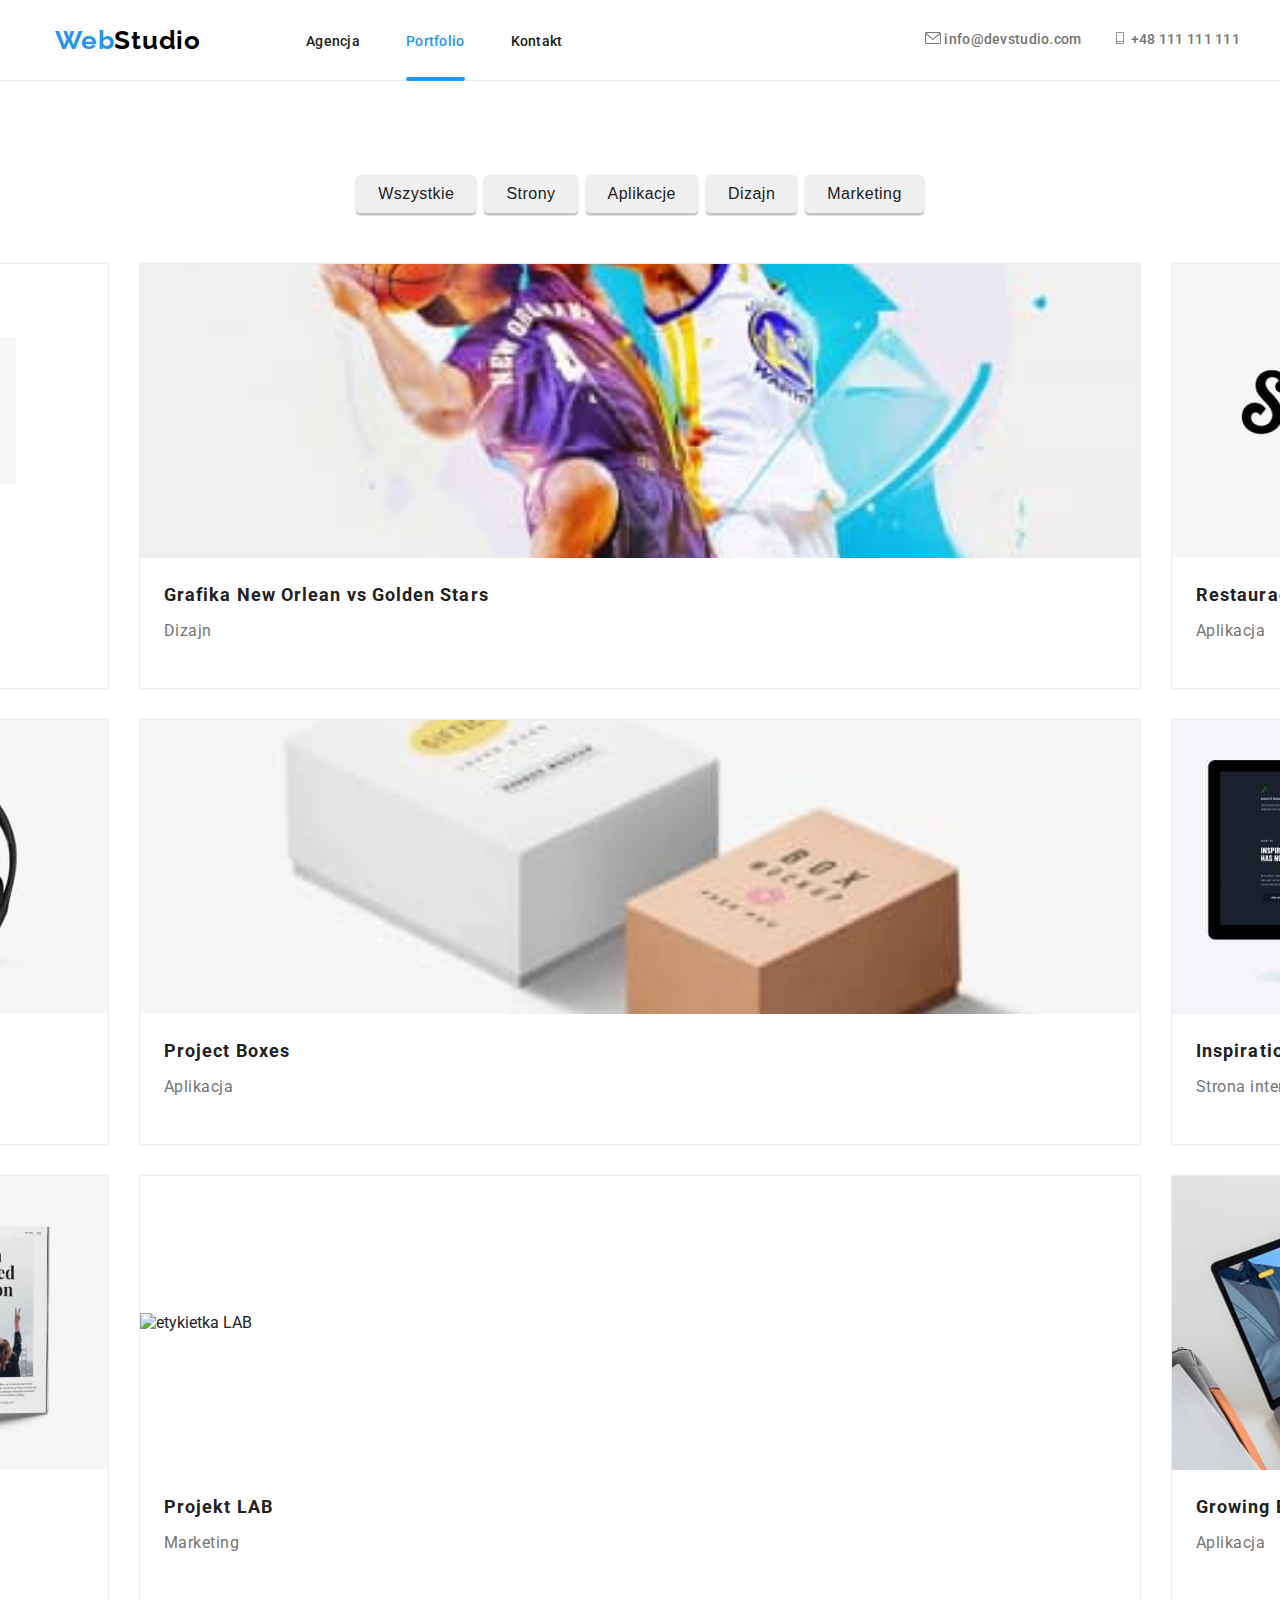
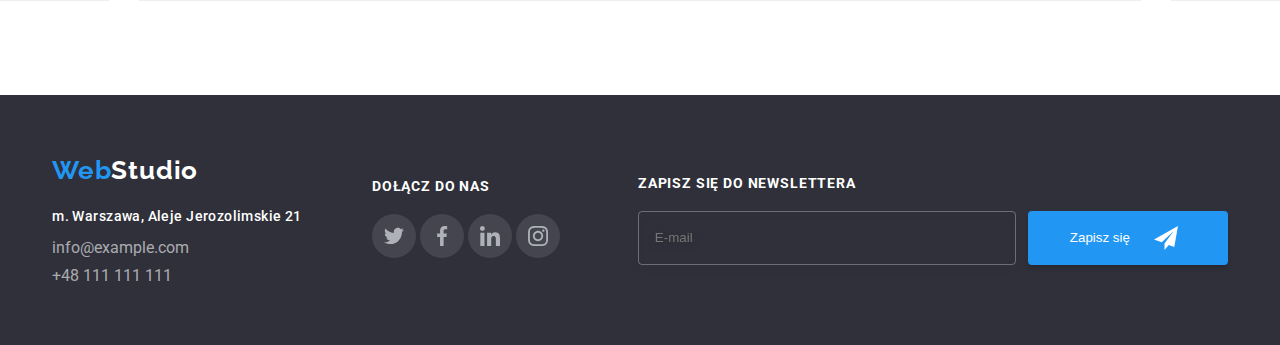
==== commit 42857024: "..." ====
--- a/portfolio.html
+++ b/portfolio.html
@@ -99,9 +99,12 @@
             <li class="cards__item">
                 <div class="cards__wrapper">
                   <img
-                  width="1000"
-                  class="cadrs__pic"
-                  src="images/portfolio/technocrack.jpg"
+                  sizes="(min-width: 1200px) 767px,
+                  370px"
+                  srcset="images/portfolio/technocrack.jpg 370w @2x,
+                  images/portfolio/technocrack2.jpg 767w @4x"
+                  class="cadrs__pic"
+                  src="images/portfolio/technocrack2.jpg"
                   alt="Laptop z otwartą stroną technocrack"
                   />
                 </div>
--- a/css/main.min.css
+++ b/css/main.min.css
@@ -1 +1 @@
-h1,h2,h3,h4,h5{margin:0}h2{font-family:"Roboto",sans-serif;font-style:normal;font-weight:700;font-size:28px;line-height:1.18;letter-spacing:.06em;text-align:center;margin-bottom:50px}@media screen and (min-width: 1199px){h2{font-family:"Roboto",sans-serif;font-style:normal;font-weight:700;font-size:36px;line-height:1.667;letter-spacing:.06em}}h5{font-family:"Roboto",sans-serif;font-style:normal;font-weight:700;font-size:14px;line-height:1.143;letter-spacing:.06em;text-transform:uppercase;color:#fff;margin-bottom:20px}ul,ol{margin:0;padding:0}p{margin:0}img{display:block;max-width:100%;height:auto}.link{text-decoration:none}.list{list-style-type:none}.socials__list{display:-webkit-box;display:-ms-flexbox;display:flex;gap:10px}.socials__icon{display:inline-block;width:44px;height:44px;border-radius:50%;background:rgba(255,255,255,.1);-webkit-transition-property:background-color;transition-property:background-color;-webkit-transition-duration:250ms;transition-duration:250ms;-webkit-transition-timing-function:cubic-bezier(0.4, 0, 0.2, 1);transition-timing-function:cubic-bezier(0.4, 0, 0.2, 1)}.socials__icon:hover,.socials__icon:focus{background-color:#2196f3}.socials__svg{fill:#afb1b8;-webkit-transition-property:fill;transition-property:fill;-webkit-transition-duration:250ms;transition-duration:250ms;-webkit-transition-timing-function:cubic-bezier(0.4, 0, 0.2, 1);transition-timing-function:cubic-bezier(0.4, 0, 0.2, 1)}.socials__svg:hover,.socials__svg:focus{fill:#fff}h1,h2,h3,h4,h5{margin:0}h2{font-family:"Roboto",sans-serif;font-style:normal;font-weight:700;font-size:28px;line-height:1.18;letter-spacing:.06em;text-align:center;margin-bottom:50px}@media screen and (min-width: 1199px){h2{font-family:"Roboto",sans-serif;font-style:normal;font-weight:700;font-size:36px;line-height:1.667;letter-spacing:.06em}}h5{font-family:"Roboto",sans-serif;font-style:normal;font-weight:700;font-size:14px;line-height:1.143;letter-spacing:.06em;text-transform:uppercase;color:#fff;margin-bottom:20px}ul,ol{margin:0;padding:0}p{margin:0}img{display:block;max-width:100%;height:auto}.link{text-decoration:none}.list{list-style-type:none}.container{min-width:480px;padding:0 15px;margin:0 auto}@media screen and (min-width: 1199px){.container{max-width:1200px}}body{font-family:"Roboto",sans-serif;color:#212121;padding:0;margin:0}.section{padding:94px 0}.container{min-width:480px;padding:0 15px;margin:0 auto}@media screen and (min-width: 1199px){.container{max-width:1200px}}body{font-family:"Roboto",sans-serif;color:#212121;padding:0;margin:0}.section{padding:94px 0}h1,h2,h3,h4,h5{margin:0}h2{font-family:"Roboto",sans-serif;font-style:normal;font-weight:700;font-size:28px;line-height:1.18;letter-spacing:.06em;text-align:center;margin-bottom:50px}@media screen and (min-width: 1199px){h2{font-family:"Roboto",sans-serif;font-style:normal;font-weight:700;font-size:36px;line-height:1.667;letter-spacing:.06em}}h5{font-family:"Roboto",sans-serif;font-style:normal;font-weight:700;font-size:14px;line-height:1.143;letter-spacing:.06em;text-transform:uppercase;color:#fff;margin-bottom:20px}ul,ol{margin:0;padding:0}p{margin:0}img{display:block;max-width:100%;height:auto}.link{text-decoration:none}.list{list-style-type:none}.socials__list{display:-webkit-box;display:-ms-flexbox;display:flex;gap:10px}.socials__icon{display:inline-block;width:44px;height:44px;border-radius:50%;background:rgba(255,255,255,.1);-webkit-transition-property:background-color;transition-property:background-color;-webkit-transition-duration:250ms;transition-duration:250ms;-webkit-transition-timing-function:cubic-bezier(0.4, 0, 0.2, 1);transition-timing-function:cubic-bezier(0.4, 0, 0.2, 1)}.socials__icon:hover,.socials__icon:focus{background-color:#2196f3}.socials__svg{fill:#afb1b8;-webkit-transition-property:fill;transition-property:fill;-webkit-transition-duration:250ms;transition-duration:250ms;-webkit-transition-timing-function:cubic-bezier(0.4, 0, 0.2, 1);transition-timing-function:cubic-bezier(0.4, 0, 0.2, 1)}.socials__svg:hover,.socials__svg:focus{fill:#fff}.container{min-width:480px;padding:0 15px;margin:0 auto}@media screen and (min-width: 1199px){.container{max-width:1200px}}body{font-family:"Roboto",sans-serif;color:#212121;padding:0;margin:0}.section{padding:94px 0}.title{background-color:#2f303a;padding:200px 0;background-image:url("/images/Img4t.jpg");background-size:1125px;background-position:50% 50%}@media screen and (min-device-pixel-ratio: 2),screen and (-webkit-min-device-pixel-ratio: 2),screen and (min-resolution: 192dpi),screen and (min-resolution: 2dppx){.title{background-image:url("/images/Img4t@2x.jpg")}}@media screen and (min-width: 1199px){.title{background-image:url("/images/Img4d.jpg");background-size:1600px}}@media screen and (min-width: 1199px)and (min-device-pixel-ratio: 2),screen and (min-width: 1199px)and (-webkit-min-device-pixel-ratio: 2),screen and (min-width: 1199px)and (min-resolution: 192dpi),screen and (min-width: 1199px)and (min-resolution: 2dppx){.title{background-image:url("/images/Img4d@2x.jpg")}}.title__container{text-align:center}.title__content{color:#fff;font-weight:900;font-size:26px;letter-spacing:.06em;line-height:1.36;margin-bottom:30px;text-align:center;text-transform:uppercase}@media screen and (min-width: 1199px){.title__content{font-size:44px}}.title__btn{background-color:#2196f3;border:none;border-radius:4px;-webkit-box-shadow:0px 4px 4px rgba(0,0,0,.15);box-shadow:0px 4px 4px rgba(0,0,0,.15);color:#fff;cursor:pointer;font-family:"Roboto",sans-serif;font-style:normal;font-weight:700;font-size:16px;line-height:30px;letter-spacing:.06em;letter-spacing:.03em;padding:10px 41px;margin-left:auto}.paragraphs{margin-bottom:94px}.paragraphs__list{gap:30px}@media screen and (min-width: 767px){.paragraphs__list{display:grid;grid-template-columns:auto auto}}@media screen and (min-width: 1199px){.paragraphs__list{grid-template-columns:auto auto auto auto}}.paragraphs__item{color:#757575;font-family:"Roboto",sans-serif;font-style:normal;font-weight:400;font-size:14px;line-height:1.71;letter-spacing:.03em;-webkit-box-pack:center;-ms-flex-pack:center;justify-content:center;text-align:justify;margin-bottom:94px;width:100%}.paragraphs__icon{height:120px;padding-left:calc(50% - 135px);background-color:#f5f4fa;border-radius:4px}.paragraphs__title{font-family:"Roboto",sans-serif;font-style:normal;font-weight:700;font-size:14px;line-height:1.143;letter-spacing:.06em;margin-top:30px;padding-bottom:10px;text-align:center;text-transform:uppercase;color:#212121}@media screen and (min-width: 767px){.paragraphs__title{text-align:left}}.activities{display:none}@media screen and (min-width: 1199px){.activities{display:block}}.activities__list{display:-webkit-box;display:-ms-flexbox;display:flex;-webkit-box-pack:center;-ms-flex-pack:center;justify-content:center;gap:30px}.activities__item{height:294px}.activities__tag{text-align:center;-webkit-box-align:center;-ms-flex-align:center;align-items:center;width:370px;background:rgba(47,48,58,.8);position:relative;top:-70px;padding:27px 0 27px 0}.activities__content{font-family:"Roboto",sans-serif;font-style:normal;font-weight:700;font-size:14px;line-height:16px;letter-spacing:.06em;color:#fff;text-align:center;text-transform:uppercase}.team{background:#f5f4fa}.team__list{-webkit-box-pack:center;-ms-flex-pack:center;justify-content:center;gap:30px;padding:0 15px}@media screen and (min-width: 767px){.team__list{display:grid;grid-template-columns:50% 50%}}@media screen and (min-width: 1199px){.team__list{display:-webkit-box;display:-ms-flexbox;display:flex}}.team__item{background:#fff;border-radius:0 0 4px 4px;-webkit-box-shadow:0px 1px 3px rgba(0,0,0,.12),0px 1px 1px rgba(0,0,0,.14),0px 2px 1px rgba(0,0,0,.2);box-shadow:0px 1px 3px rgba(0,0,0,.12),0px 1px 1px rgba(0,0,0,.14),0px 2px 1px rgba(0,0,0,.2);color:#757575;font-family:"Roboto",sans-serif;font-style:normal;font-weight:400;font-size:16px;line-height:1.19;letter-spacing:.03em;padding-bottom:30px;text-align:center;-ms-flex-line-pack:center;align-content:center}.team__item img{margin:0 auto;width:100%}.team__name{font-family:"Roboto",sans-serif;font-style:normal;font-weight:500;font-size:16px;line-height:1.19;letter-spacing:.03em;color:#212121;margin-top:30px;margin-bottom:10px}.team .socials{margin-top:16px}.clients__list{display:grid;justify-items:center;grid-template-columns:auto auto;gap:30px}@media screen and (min-width: 767px){.clients__list{grid-template-columns:auto auto auto}}@media screen and (min-width: 1199px){.clients__list{display:-webkit-box;display:-ms-flexbox;display:flex}}.clients__item{width:170px;height:92px;border:1px solid #afb1b8;border-radius:4px;fill:#afb1b8;-webkit-transition-property:fill border;transition-property:fill border;-webkit-transition-duration:250ms;transition-duration:250ms;-webkit-transition-timing-function:cubic-bezier(0.4, 0, 0.2, 1);transition-timing-function:cubic-bezier(0.4, 0, 0.2, 1)}.clients__item:hover,.clients__item:focus{fill:#2196f3;border:1px solid #2196f3}.menu-container{position:fixed;top:0;left:0;width:100vw;height:100vh;padding:32px;background-color:#fff;z-index:999;-webkit-transform:translateX(100%);transform:translateX(100%);-webkit-transition:-webkit-transform 250ms ease-in-out;transition:-webkit-transform 250ms ease-in-out;transition:transform 250ms ease-in-out;transition:transform 250ms ease-in-out, -webkit-transform 250ms ease-in-out}.menu-container .menu-toggle{border:none;background:none;position:absolute;top:30px;right:90px;fill:#000;cursor:pointer}.menu-container__list{padding:0;margin:0;list-style:none}.menu-container__link{display:block;padding:10px;color:#000;text-decoration:none;font-family:"Roboto",sans-serif;font-style:normal;font-weight:500;font-size:40px;line-height:1.175;letter-spacing:.03em;letter-spacing:.02em}.menu-container__link:hover,.menu-container__link:focus{color:#2196f3}.menu-container__contacts{padding-top:38.568vh;padding-bottom:37px}.menu-container__contact{padding-left:8px;padding-bottom:27px}.menu-container__contact:first-child .link{color:#2196f3;font-family:"Roboto",sans-serif;font-style:normal;font-weight:500;font-size:34px;line-height:1.18;letter-spacing:.03em;letter-spacing:.02em}.menu-container__contact:last-child .link{color:#757575;font-family:"Roboto",sans-serif;font-style:normal;font-weight:500;font-size:24px;line-height:1.17;letter-spacing:.03em;letter-spacing:.02em}.menu-container__socials{display:-webkit-box;display:-ms-flexbox;display:flex}.menu-container__socials::after{content:"";height:22px;width:6px;position:relative;left:6px;background-color:#fff;z-index:999}.menu-container__social{color:#2196f3;margin-left:20px;display:-webkit-box;display:-ms-flexbox;display:flex;font-family:"Roboto",sans-serif;font-style:normal;font-weight:500;font-size:18px;line-height:1.33;letter-spacing:.03em;letter-spacing:.02em}.menu-container__social::after{content:"";display:block;height:22px;width:1px;background-color:rgba(33,33,33,.2);position:relative;left:9px;z-index:998}.menu-container.is-open{-webkit-transform:translateX(0);transform:translateX(0)}header{border-bottom:1px solid #ececec;padding:0 auto}header .container{display:-webkit-box;display:-ms-flexbox;display:flex;-webkit-box-align:center;-ms-flex-align:center;align-items:center;height:80px}.navigation{padding:0 15px;display:-webkit-box;display:-ms-flexbox;display:flex;-webkit-box-pack:justify;-ms-flex-pack:justify;justify-content:space-between;width:100%}@media screen and (min-width: 767px){.navigation{-webkit-box-pack:right;-ms-flex-pack:right;justify-content:right;width:auto}}.navigation__logo{font-family:"Raleway","Roboto",sans-serif;font-weight:700;font-size:26px;line-height:1,192;letter-spacing:.03em;color:#000;cursor:pointer}.navigation__logo--color-blue{color:#2196f3}.navigation .menu-toggle{fill:#212121;background:none;border:none;cursor:pointer;margin-left:auto}@media screen and (min-width: 767px){.navigation .menu-toggle{margin-left:0}}.navigation .menu-toggle:hover,.navigation .menu-toggle:focus{fill:#2196f3}.navigation__list{display:none;-webkit-box-align:center;-ms-flex-align:center;align-items:center;gap:46px}@media screen and (min-width: 767px){.navigation__list{margin-left:59px}}@media screen and (min-width: 1199px){.navigation__list{margin-left:69px}}.navigation__link{font-family:"Roboto",sans-serif;font-style:normal;font-weight:500;font-size:14px;line-height:1.172;letter-spacing:.03em;letter-spacing:.02em;cursor:pointer;position:relative;top:2px;-webkit-transition-property:color;transition-property:color;-webkit-transition-duration:250ms;transition-duration:250ms;-webkit-transition-timing-function:cubic-bezier(0.4, 0, 0.2, 1);transition-timing-function:cubic-bezier(0.4, 0, 0.2, 1)}.navigation__link:visited{color:#212121}.navigation__link::after{content:"";display:block;height:4px;border-radius:2px;background-color:rgba(0,0,0,0);position:relative;top:27px;-webkit-transition-property:background-color;transition-property:background-color;-webkit-transition-duration:250ms;transition-duration:250ms;-webkit-transition-timing-function:cubic-bezier(0.4, 0, 0.2, 1);transition-timing-function:cubic-bezier(0.4, 0, 0.2, 1)}.navigation__link:hover,.navigation__link:focus{color:#2196f3}.navigation__link:hover::after,.navigation__link:focus::after{background-color:#2196f3}.navigation__item--current .navigation__link{color:#2196f3}.navigation__item--current .navigation__link::after{background-color:#2196f3}.contacts{display:none;margin-left:auto;gap:50px;font-family:"Roboto",sans-serif;font-style:normal;font-weight:500;font-size:14px;line-height:1.423;letter-spacing:.03em;letter-spacing:.02em;color:#757575}@media(min-width: 767px){.contacts{-webkit-box-orient:vertical;-webkit-box-direction:normal;-ms-flex-direction:column;flex-direction:column;gap:10px;display:-webkit-box;display:-ms-flexbox;display:flex}}@media(min-width: 1199px){.contacts{-webkit-box-orient:horizontal;-webkit-box-direction:normal;-ms-flex-direction:row;flex-direction:row;gap:30px}}.contacts__item .contacts__link{color:#757575;fill:#757575;-webkit-transition-property:color fill;transition-property:color fill;-webkit-transition-duration:250ms;transition-duration:250ms;-webkit-transition-timing-function:cubic-bezier(0.4, 0, 0.2, 1);transition-timing-function:cubic-bezier(0.4, 0, 0.2, 1)}.contacts__item:hover .contacts__link,.contacts__item:focus .contacts__link{color:#2196f3;fill:#2196f3}@media(min-width: 767px){.navigation__list{display:-webkit-box;display:-ms-flexbox;display:flex}.menu-toggle{position:relative;top:-300px}}h1,h2,h3,h4,h5{margin:0}h2{font-family:"Roboto",sans-serif;font-style:normal;font-weight:700;font-size:28px;line-height:1.18;letter-spacing:.06em;text-align:center;margin-bottom:50px}@media screen and (min-width: 1199px){h2{font-family:"Roboto",sans-serif;font-style:normal;font-weight:700;font-size:36px;line-height:1.667;letter-spacing:.06em}}h5{font-family:"Roboto",sans-serif;font-style:normal;font-weight:700;font-size:14px;line-height:1.143;letter-spacing:.06em;text-transform:uppercase;color:#fff;margin-bottom:20px}ul,ol{margin:0;padding:0}p{margin:0}img{display:block;max-width:100%;height:auto}.link{text-decoration:none}.list{list-style-type:none}.socials__list{display:-webkit-box;display:-ms-flexbox;display:flex;gap:10px}.socials__icon{display:inline-block;width:44px;height:44px;border-radius:50%;background:rgba(255,255,255,.1);-webkit-transition-property:background-color;transition-property:background-color;-webkit-transition-duration:250ms;transition-duration:250ms;-webkit-transition-timing-function:cubic-bezier(0.4, 0, 0.2, 1);transition-timing-function:cubic-bezier(0.4, 0, 0.2, 1)}.socials__icon:hover,.socials__icon:focus{background-color:#2196f3}.socials__svg{fill:#afb1b8;-webkit-transition-property:fill;transition-property:fill;-webkit-transition-duration:250ms;transition-duration:250ms;-webkit-transition-timing-function:cubic-bezier(0.4, 0, 0.2, 1);transition-timing-function:cubic-bezier(0.4, 0, 0.2, 1)}.socials__svg:hover,.socials__svg:focus{fill:#fff}.container{min-width:480px;padding:0 15px;margin:0 auto}@media screen and (min-width: 1199px){.container{max-width:1200px}}body{font-family:"Roboto",sans-serif;color:#212121;padding:0;margin:0}.section{padding:94px 0}.title{background-color:#2f303a;padding:200px 0;background-image:url("/images/Img4t.jpg");background-size:1125px;background-position:50% 50%}@media screen and (min-device-pixel-ratio: 2),screen and (-webkit-min-device-pixel-ratio: 2),screen and (min-resolution: 192dpi),screen and (min-resolution: 2dppx){.title{background-image:url("/images/Img4t@2x.jpg")}}@media screen and (min-width: 1199px){.title{background-image:url("/images/Img4d.jpg");background-size:1600px}}@media screen and (min-width: 1199px)and (min-device-pixel-ratio: 2),screen and (min-width: 1199px)and (-webkit-min-device-pixel-ratio: 2),screen and (min-width: 1199px)and (min-resolution: 192dpi),screen and (min-width: 1199px)and (min-resolution: 2dppx){.title{background-image:url("/images/Img4d@2x.jpg")}}.title__container{text-align:center}.title__content{color:#fff;font-weight:900;font-size:26px;letter-spacing:.06em;line-height:1.36;margin-bottom:30px;text-align:center;text-transform:uppercase}@media screen and (min-width: 1199px){.title__content{font-size:44px}}.title__btn{background-color:#2196f3;border:none;border-radius:4px;-webkit-box-shadow:0px 4px 4px rgba(0,0,0,.15);box-shadow:0px 4px 4px rgba(0,0,0,.15);color:#fff;cursor:pointer;font-family:"Roboto",sans-serif;font-style:normal;font-weight:700;font-size:16px;line-height:30px;letter-spacing:.06em;letter-spacing:.03em;padding:10px 41px;margin-left:auto}.paragraphs{margin-bottom:94px}.paragraphs__list{gap:30px}@media screen and (min-width: 767px){.paragraphs__list{display:grid;grid-template-columns:auto auto}}@media screen and (min-width: 1199px){.paragraphs__list{grid-template-columns:auto auto auto auto}}.paragraphs__item{color:#757575;font-family:"Roboto",sans-serif;font-style:normal;font-weight:400;font-size:14px;line-height:1.71;letter-spacing:.03em;-webkit-box-pack:center;-ms-flex-pack:center;justify-content:center;text-align:justify;margin-bottom:94px;width:100%}.paragraphs__icon{height:120px;padding-left:calc(50% - 135px);background-color:#f5f4fa;border-radius:4px}.paragraphs__title{font-family:"Roboto",sans-serif;font-style:normal;font-weight:700;font-size:14px;line-height:1.143;letter-spacing:.06em;margin-top:30px;padding-bottom:10px;text-align:center;text-transform:uppercase;color:#212121}@media screen and (min-width: 767px){.paragraphs__title{text-align:left}}.activities{display:none}@media screen and (min-width: 1199px){.activities{display:block}}.activities__list{display:-webkit-box;display:-ms-flexbox;display:flex;-webkit-box-pack:center;-ms-flex-pack:center;justify-content:center;gap:30px}.activities__item{height:294px}.activities__tag{text-align:center;-webkit-box-align:center;-ms-flex-align:center;align-items:center;width:370px;background:rgba(47,48,58,.8);position:relative;top:-70px;padding:27px 0 27px 0}.activities__content{font-family:"Roboto",sans-serif;font-style:normal;font-weight:700;font-size:14px;line-height:16px;letter-spacing:.06em;color:#fff;text-align:center;text-transform:uppercase}.team{background:#f5f4fa}.team__list{-webkit-box-pack:center;-ms-flex-pack:center;justify-content:center;gap:30px;padding:0 15px}@media screen and (min-width: 767px){.team__list{display:grid;grid-template-columns:50% 50%}}@media screen and (min-width: 1199px){.team__list{display:-webkit-box;display:-ms-flexbox;display:flex}}.team__item{background:#fff;border-radius:0 0 4px 4px;-webkit-box-shadow:0px 1px 3px rgba(0,0,0,.12),0px 1px 1px rgba(0,0,0,.14),0px 2px 1px rgba(0,0,0,.2);box-shadow:0px 1px 3px rgba(0,0,0,.12),0px 1px 1px rgba(0,0,0,.14),0px 2px 1px rgba(0,0,0,.2);color:#757575;font-family:"Roboto",sans-serif;font-style:normal;font-weight:400;font-size:16px;line-height:1.19;letter-spacing:.03em;padding-bottom:30px;text-align:center;-ms-flex-line-pack:center;align-content:center}.team__item img{margin:0 auto;width:100%}.team__name{font-family:"Roboto",sans-serif;font-style:normal;font-weight:500;font-size:16px;line-height:1.19;letter-spacing:.03em;color:#212121;margin-top:30px;margin-bottom:10px}.team .socials{margin-top:16px}.clients__list{display:grid;justify-items:center;grid-template-columns:auto auto;gap:30px}@media screen and (min-width: 767px){.clients__list{grid-template-columns:auto auto auto}}@media screen and (min-width: 1199px){.clients__list{display:-webkit-box;display:-ms-flexbox;display:flex}}.clients__item{width:170px;height:92px;border:1px solid #afb1b8;border-radius:4px;fill:#afb1b8;-webkit-transition-property:fill border;transition-property:fill border;-webkit-transition-duration:250ms;transition-duration:250ms;-webkit-transition-timing-function:cubic-bezier(0.4, 0, 0.2, 1);transition-timing-function:cubic-bezier(0.4, 0, 0.2, 1)}.clients__item:hover,.clients__item:focus{fill:#2196f3;border:1px solid #2196f3}.container{min-width:480px;padding:0 15px;margin:0 auto}@media screen and (min-width: 1199px){.container{max-width:1200px}}body{font-family:"Roboto",sans-serif;color:#212121;padding:0;margin:0}.section{padding:94px 0}h1,h2,h3,h4,h5{margin:0}h2{font-family:"Roboto",sans-serif;font-style:normal;font-weight:700;font-size:28px;line-height:1.18;letter-spacing:.06em;text-align:center;margin-bottom:50px}@media screen and (min-width: 1199px){h2{font-family:"Roboto",sans-serif;font-style:normal;font-weight:700;font-size:36px;line-height:1.667;letter-spacing:.06em}}h5{font-family:"Roboto",sans-serif;font-style:normal;font-weight:700;font-size:14px;line-height:1.143;letter-spacing:.06em;text-transform:uppercase;color:#fff;margin-bottom:20px}ul,ol{margin:0;padding:0}p{margin:0}img{display:block;max-width:100%;height:auto}.link{text-decoration:none}.list{list-style-type:none}.footer{background-color:#2f303a;padding:60px 0}.footer .container{display:grid;gap:8px;grid-template-columns:auto;-webkit-box-pack:center;-ms-flex-pack:center;justify-content:center;text-align:center}@media screen and (min-width: 767px)and (max-width: 1199px){.footer .container{grid-template-columns:auto auto;row-gap:60px;-webkit-column-gap:144px;-moz-column-gap:144px;column-gap:144px}}@media screen and (min-width: 1200px){.footer .container{display:-webkit-box;display:-ms-flexbox;display:flex;-webkit-box-orient:horizontal;-webkit-box-direction:normal;-ms-flex-direction:row;flex-direction:row;-webkit-box-align:center;-ms-flex-align:center;align-items:center;gap:0}}.footer .socials{margin:0 auto;margin-bottom:60px;text-align:center}@media screen and (min-width: 1200px){.footer .socials{text-align:left;max-width:206px;margin:0 70px}}.address{margin-bottom:60px}@media screen and (min-width: 1200px){.address{text-align:left;margin-bottom:0}}.address__logo{color:#fff}.address__list{display:grid;grid-template-columns:auto;gap:8px}@media screen and (min-width: 1200px){.address__list{gap:9px}}.address__contacts{color:#fff;margin-bottom:8px;margin-top:20px;font-family:"Roboto",sans-serif;font-style:normal;font-weight:500;font-size:14px;line-height:1.71;letter-spacing:.03em}@media screen and (min-width: 1200px){.address__contacts{margin-bottom:9px}}.address__link{color:rgba(255,255,255,.6);-webkit-transition-property:color;transition-property:color;-webkit-transition-duration:250ms;transition-duration:250ms;-webkit-transition-timing-function:cubic-bezier(0.4, 0, 0.2, 1);transition-timing-function:cubic-bezier(0.4, 0, 0.2, 1)}.address__link:hover,.address__link:focus{color:#2196f3}.newsletter{display:block}@media screen and (min-width: 767px){.newsletter{place-self:center;grid-column:span 2;grid-auto-flow:column}}@media screen and (min-width: 1199px){.newsletter{text-align:left;margin-left:8px}}.newsletter__form{display:-webkit-box;display:-ms-flexbox;display:flex;-webkit-box-orient:vertical;-webkit-box-direction:normal;-ms-flex-direction:column;flex-direction:column;gap:20px}@media screen and (min-width: 1199px){.newsletter__form{-webkit-box-orient:horizontal;-webkit-box-direction:normal;-ms-flex-direction:row;flex-direction:row;gap:12px}}.newsletter__input{width:358px;height:50px;background:rgba(0,0,0,0);border:1px solid rgba(255,255,255,.3);-webkit-filter:drop-shadow(0px 4px 4px rgba(0, 0, 0, 0.15));filter:drop-shadow(0px 4px 4px rgba(0, 0, 0, 0.15));border-radius:4px;padding-left:16px;-webkit-transition-property:border;transition-property:border;-webkit-transition-duration:250ms;transition-duration:250ms;-webkit-transition-timing-function:cubic-bezier(0.4, 0, 0.2, 1);transition-timing-function:cubic-bezier(0.4, 0, 0.2, 1)}.newsletter__input:hover,.newsletter__input:focus{border:1px solid #2196f3}.newsletter__btn{background-color:#2196f3;color:#fff;border:none;border-radius:4px;-webkit-box-shadow:0px 4px 4px rgba(0,0,0,.15);box-shadow:0px 4px 4px rgba(0,0,0,.15);width:200px;display:-webkit-box;display:-ms-flexbox;display:flex;-webkit-box-pack:left;-ms-flex-pack:left;justify-content:left;-webkit-box-align:center;-ms-flex-align:center;align-items:center;gap:24px;padding:10px 0;padding-left:42px;margin:0 auto;cursor:pointer}.container{min-width:480px;padding:0 15px;margin:0 auto}@media screen and (min-width: 1199px){.container{max-width:1200px}}body{font-family:"Roboto",sans-serif;color:#212121;padding:0;margin:0}.section{padding:94px 0}h1,h2,h3,h4,h5{margin:0}h2{font-family:"Roboto",sans-serif;font-style:normal;font-weight:700;font-size:28px;line-height:1.18;letter-spacing:.06em;text-align:center;margin-bottom:50px}@media screen and (min-width: 1199px){h2{font-family:"Roboto",sans-serif;font-style:normal;font-weight:700;font-size:36px;line-height:1.667;letter-spacing:.06em}}h5{font-family:"Roboto",sans-serif;font-style:normal;font-weight:700;font-size:14px;line-height:1.143;letter-spacing:.06em;text-transform:uppercase;color:#fff;margin-bottom:20px}ul,ol{margin:0;padding:0}p{margin:0}img{display:block;max-width:100%;height:auto}.link{text-decoration:none}.list{list-style-type:none}.socials__list{display:-webkit-box;display:-ms-flexbox;display:flex;gap:10px}.socials__icon{display:inline-block;width:44px;height:44px;border-radius:50%;background:rgba(255,255,255,.1);-webkit-transition-property:background-color;transition-property:background-color;-webkit-transition-duration:250ms;transition-duration:250ms;-webkit-transition-timing-function:cubic-bezier(0.4, 0, 0.2, 1);transition-timing-function:cubic-bezier(0.4, 0, 0.2, 1)}.socials__icon:hover,.socials__icon:focus{background-color:#2196f3}.socials__svg{fill:#afb1b8;-webkit-transition-property:fill;transition-property:fill;-webkit-transition-duration:250ms;transition-duration:250ms;-webkit-transition-timing-function:cubic-bezier(0.4, 0, 0.2, 1);transition-timing-function:cubic-bezier(0.4, 0, 0.2, 1)}.socials__svg:hover,.socials__svg:focus{fill:#fff}.container{min-width:480px;padding:0 15px;margin:0 auto}@media screen and (min-width: 1199px){.container{max-width:1200px}}body{font-family:"Roboto",sans-serif;color:#212121;padding:0;margin:0}.section{padding:94px 0}.title{background-color:#2f303a;padding:200px 0;background-image:url("/images/Img4t.jpg");background-size:1125px;background-position:50% 50%}@media screen and (min-device-pixel-ratio: 2),screen and (-webkit-min-device-pixel-ratio: 2),screen and (min-resolution: 192dpi),screen and (min-resolution: 2dppx){.title{background-image:url("/images/Img4t@2x.jpg")}}@media screen and (min-width: 1199px){.title{background-image:url("/images/Img4d.jpg");background-size:1600px}}@media screen and (min-width: 1199px)and (min-device-pixel-ratio: 2),screen and (min-width: 1199px)and (-webkit-min-device-pixel-ratio: 2),screen and (min-width: 1199px)and (min-resolution: 192dpi),screen and (min-width: 1199px)and (min-resolution: 2dppx){.title{background-image:url("/images/Img4d@2x.jpg")}}.title__container{text-align:center}.title__content{color:#fff;font-weight:900;font-size:26px;letter-spacing:.06em;line-height:1.36;margin-bottom:30px;text-align:center;text-transform:uppercase}@media screen and (min-width: 1199px){.title__content{font-size:44px}}.title__btn{background-color:#2196f3;border:none;border-radius:4px;-webkit-box-shadow:0px 4px 4px rgba(0,0,0,.15);box-shadow:0px 4px 4px rgba(0,0,0,.15);color:#fff;cursor:pointer;font-family:"Roboto",sans-serif;font-style:normal;font-weight:700;font-size:16px;line-height:30px;letter-spacing:.06em;letter-spacing:.03em;padding:10px 41px;margin-left:auto}.paragraphs{margin-bottom:94px}.paragraphs__list{gap:30px}@media screen and (min-width: 767px){.paragraphs__list{display:grid;grid-template-columns:auto auto}}@media screen and (min-width: 1199px){.paragraphs__list{grid-template-columns:auto auto auto auto}}.paragraphs__item{color:#757575;font-family:"Roboto",sans-serif;font-style:normal;font-weight:400;font-size:14px;line-height:1.71;letter-spacing:.03em;-webkit-box-pack:center;-ms-flex-pack:center;justify-content:center;text-align:justify;margin-bottom:94px;width:100%}.paragraphs__icon{height:120px;padding-left:calc(50% - 135px);background-color:#f5f4fa;border-radius:4px}.paragraphs__title{font-family:"Roboto",sans-serif;font-style:normal;font-weight:700;font-size:14px;line-height:1.143;letter-spacing:.06em;margin-top:30px;padding-bottom:10px;text-align:center;text-transform:uppercase;color:#212121}@media screen and (min-width: 767px){.paragraphs__title{text-align:left}}.activities{display:none}@media screen and (min-width: 1199px){.activities{display:block}}.activities__list{display:-webkit-box;display:-ms-flexbox;display:flex;-webkit-box-pack:center;-ms-flex-pack:center;justify-content:center;gap:30px}.activities__item{height:294px}.activities__tag{text-align:center;-webkit-box-align:center;-ms-flex-align:center;align-items:center;width:370px;background:rgba(47,48,58,.8);position:relative;top:-70px;padding:27px 0 27px 0}.activities__content{font-family:"Roboto",sans-serif;font-style:normal;font-weight:700;font-size:14px;line-height:16px;letter-spacing:.06em;color:#fff;text-align:center;text-transform:uppercase}.team{background:#f5f4fa}.team__list{-webkit-box-pack:center;-ms-flex-pack:center;justify-content:center;gap:30px;padding:0 15px}@media screen and (min-width: 767px){.team__list{display:grid;grid-template-columns:50% 50%}}@media screen and (min-width: 1199px){.team__list{display:-webkit-box;display:-ms-flexbox;display:flex}}.team__item{background:#fff;border-radius:0 0 4px 4px;-webkit-box-shadow:0px 1px 3px rgba(0,0,0,.12),0px 1px 1px rgba(0,0,0,.14),0px 2px 1px rgba(0,0,0,.2);box-shadow:0px 1px 3px rgba(0,0,0,.12),0px 1px 1px rgba(0,0,0,.14),0px 2px 1px rgba(0,0,0,.2);color:#757575;font-family:"Roboto",sans-serif;font-style:normal;font-weight:400;font-size:16px;line-height:1.19;letter-spacing:.03em;padding-bottom:30px;text-align:center;-ms-flex-line-pack:center;align-content:center}.team__item img{margin:0 auto;width:100%}.team__name{font-family:"Roboto",sans-serif;font-style:normal;font-weight:500;font-size:16px;line-height:1.19;letter-spacing:.03em;color:#212121;margin-top:30px;margin-bottom:10px}.team .socials{margin-top:16px}.clients__list{display:grid;justify-items:center;grid-template-columns:auto auto;gap:30px}@media screen and (min-width: 767px){.clients__list{grid-template-columns:auto auto auto}}@media screen and (min-width: 1199px){.clients__list{display:-webkit-box;display:-ms-flexbox;display:flex}}.clients__item{width:170px;height:92px;border:1px solid #afb1b8;border-radius:4px;fill:#afb1b8;-webkit-transition-property:fill border;transition-property:fill border;-webkit-transition-duration:250ms;transition-duration:250ms;-webkit-transition-timing-function:cubic-bezier(0.4, 0, 0.2, 1);transition-timing-function:cubic-bezier(0.4, 0, 0.2, 1)}.clients__item:hover,.clients__item:focus{fill:#2196f3;border:1px solid #2196f3}.menu-container{position:fixed;top:0;left:0;width:100vw;height:100vh;padding:32px;background-color:#fff;z-index:999;-webkit-transform:translateX(100%);transform:translateX(100%);-webkit-transition:-webkit-transform 250ms ease-in-out;transition:-webkit-transform 250ms ease-in-out;transition:transform 250ms ease-in-out;transition:transform 250ms ease-in-out, -webkit-transform 250ms ease-in-out}.menu-container .menu-toggle{border:none;background:none;position:absolute;top:30px;right:90px;fill:#000;cursor:pointer}.menu-container__list{padding:0;margin:0;list-style:none}.menu-container__link{display:block;padding:10px;color:#000;text-decoration:none;font-family:"Roboto",sans-serif;font-style:normal;font-weight:500;font-size:40px;line-height:1.175;letter-spacing:.03em;letter-spacing:.02em}.menu-container__link:hover,.menu-container__link:focus{color:#2196f3}.menu-container__contacts{padding-top:38.568vh;padding-bottom:37px}.menu-container__contact{padding-left:8px;padding-bottom:27px}.menu-container__contact:first-child .link{color:#2196f3;font-family:"Roboto",sans-serif;font-style:normal;font-weight:500;font-size:34px;line-height:1.18;letter-spacing:.03em;letter-spacing:.02em}.menu-container__contact:last-child .link{color:#757575;font-family:"Roboto",sans-serif;font-style:normal;font-weight:500;font-size:24px;line-height:1.17;letter-spacing:.03em;letter-spacing:.02em}.menu-container__socials{display:-webkit-box;display:-ms-flexbox;display:flex}.menu-container__socials::after{content:"";height:22px;width:6px;position:relative;left:6px;background-color:#fff;z-index:999}.menu-container__social{color:#2196f3;margin-left:20px;display:-webkit-box;display:-ms-flexbox;display:flex;font-family:"Roboto",sans-serif;font-style:normal;font-weight:500;font-size:18px;line-height:1.33;letter-spacing:.03em;letter-spacing:.02em}.menu-container__social::after{content:"";display:block;height:22px;width:1px;background-color:rgba(33,33,33,.2);position:relative;left:9px;z-index:998}.menu-container.is-open{-webkit-transform:translateX(0);transform:translateX(0)}h1,h2,h3,h4,h5{margin:0}h2{font-family:"Roboto",sans-serif;font-style:normal;font-weight:700;font-size:28px;line-height:1.18;letter-spacing:.06em;text-align:center;margin-bottom:50px}@media screen and (min-width: 1199px){h2{font-family:"Roboto",sans-serif;font-style:normal;font-weight:700;font-size:36px;line-height:1.667;letter-spacing:.06em}}h5{font-family:"Roboto",sans-serif;font-style:normal;font-weight:700;font-size:14px;line-height:1.143;letter-spacing:.06em;text-transform:uppercase;color:#fff;margin-bottom:20px}ul,ol{margin:0;padding:0}p{margin:0}img{display:block;max-width:100%;height:auto}.link{text-decoration:none}.list{list-style-type:none}.socials__list{display:-webkit-box;display:-ms-flexbox;display:flex;gap:10px}.socials__icon{display:inline-block;width:44px;height:44px;border-radius:50%;background:rgba(255,255,255,.1);-webkit-transition-property:background-color;transition-property:background-color;-webkit-transition-duration:250ms;transition-duration:250ms;-webkit-transition-timing-function:cubic-bezier(0.4, 0, 0.2, 1);transition-timing-function:cubic-bezier(0.4, 0, 0.2, 1)}.socials__icon:hover,.socials__icon:focus{background-color:#2196f3}.socials__svg{fill:#afb1b8;-webkit-transition-property:fill;transition-property:fill;-webkit-transition-duration:250ms;transition-duration:250ms;-webkit-transition-timing-function:cubic-bezier(0.4, 0, 0.2, 1);transition-timing-function:cubic-bezier(0.4, 0, 0.2, 1)}.socials__svg:hover,.socials__svg:focus{fill:#fff}.container{min-width:480px;padding:0 15px;margin:0 auto}@media screen and (min-width: 1199px){.container{max-width:1200px}}body{font-family:"Roboto",sans-serif;color:#212121;padding:0;margin:0}.section{padding:94px 0}.portfolio{padding:94px 0}.filters{display:-webkit-box;display:-ms-flexbox;display:flex;gap:8px;-webkit-box-pack:left;-ms-flex-pack:left;justify-content:left;margin-bottom:50px;-ms-flex-wrap:wrap;flex-wrap:wrap;padding-right:73px}@media screen and (min-width: 767px){.filters{-webkit-box-pack:center;-ms-flex-pack:center;justify-content:center;padding-right:0}}.filters__btn{border:none;border-radius:4px;-webkit-box-shadow:0px 3px 1px rgba(0,0,0,.1),0px 1px 2px rgba(0,0,0,.08),0px 2px 2px rgba(0,0,0,.12);box-shadow:0px 3px 1px rgba(0,0,0,.1),0px 1px 2px rgba(0,0,0,.08),0px 2px 2px rgba(0,0,0,.12);color:#212121;cursor:pointer;font-weight:500;font-size:16px;line-height:1.62;letter-spacing:.03em;padding:6px 22px;text-align:center;-webkit-transition-property:color background-color;transition-property:color background-color;-webkit-transition-duration:250ms;transition-duration:250ms;-webkit-transition-timing-function:cubic-bezier(0.4, 0, 0.2, 1);transition-timing-function:cubic-bezier(0.4, 0, 0.2, 1)}.filters__btn:hover,.filters__btn:focus{color:#fff;background-color:#2196f3}.cards{display:grid;-webkit-box-pack:center;-ms-flex-pack:center;justify-content:center;grid-template-columns:auto;gap:30px}@media screen and (min-width: 767px){.cards{grid-template-columns:auto auto}}@media screen and (min-width: 1199px){.cards{grid-template-columns:auto auto auto}}.cards__item{background:#fff;border:1px solid #eee;height:404px;padding-bottom:20px;-webkit-transition-property:-webkit-box-shadow;transition-property:-webkit-box-shadow;transition-property:box-shadow;transition-property:box-shadow, -webkit-box-shadow;-webkit-transition-duration:250ms;transition-duration:250ms;-webkit-transition-timing-function:cubic-bezier(0.4, 0, 0.2, 1);transition-timing-function:cubic-bezier(0.4, 0, 0.2, 1)}.cards__item:hover,.cards__item:focus{-webkit-box-shadow:0px 1px 1px rgba(0,0,0,.12),0px 4px 4px rgba(0,0,0,.06),1px 4px 6px rgba(0,0,0,.16);box-shadow:0px 1px 1px rgba(0,0,0,.12),0px 4px 4px rgba(0,0,0,.06),1px 4px 6px rgba(0,0,0,.16)}.cards__item:hover .cards__paragraph,.cards__item:focus .cards__paragraph{-webkit-transform:translateY(-294px);transform:translateY(-294px)}.cards__wrapper{display:-webkit-box;display:-ms-flexbox;display:flex;height:294px;overflow:hidden;-webkit-box-pack:center;-ms-flex-pack:center;justify-content:center;-webkit-box-align:center;-ms-flex-align:center;align-items:center}.cards__pic{position:absolute;width:450px;height:294px;overflow:hidden}.cards__label{font-family:"Roboto",sans-serif;font-style:normal;font-weight:700;font-size:18px;line-height:1.88;letter-spacing:.06em;color:#212121;margin-top:20px;margin-left:24px}.cards__sublabel{font-family:"Roboto",sans-serif;font-style:normal;font-weight:400;font-size:16;line-height:1.88;letter-spacing:.03em;color:#757575;margin-top:4px;margin-bottom:20px;margin-left:24px}.cards__overlay{position:relative;top:-402px;overflow:hidden;width:100%;height:294}@media screen and (min-width: 1199px){.cards__overlay{width:370}}.cards__paragraph{background:rgba(33,150,243,.9);color:#fff;position:relative;top:294px;width:301px;height:196px;font-family:"Roboto",sans-serif;font-style:normal;font-weight:400;font-size:18px;line-height:1.56;letter-spacing:.03em;padding:49px 45px 49px 24px;-webkit-transition-property:translatey(0);transition-property:translatey(0);-webkit-transition-duration:250ms;transition-duration:250ms;-webkit-transition-timing-function:cubic-bezier(0.4, 0, 0.2, 1);transition-timing-function:cubic-bezier(0.4, 0, 0.2, 1)}h1,h2,h3,h4,h5{margin:0}h2{font-family:"Roboto",sans-serif;font-style:normal;font-weight:700;font-size:28px;line-height:1.18;letter-spacing:.06em;text-align:center;margin-bottom:50px}@media screen and (min-width: 1199px){h2{font-family:"Roboto",sans-serif;font-style:normal;font-weight:700;font-size:36px;line-height:1.667;letter-spacing:.06em}}h5{font-family:"Roboto",sans-serif;font-style:normal;font-weight:700;font-size:14px;line-height:1.143;letter-spacing:.06em;text-transform:uppercase;color:#fff;margin-bottom:20px}ul,ol{margin:0;padding:0}p{margin:0}img{display:block;max-width:100%;height:auto}.link{text-decoration:none}.list{list-style-type:none}.socials__list{display:-webkit-box;display:-ms-flexbox;display:flex;gap:10px}.socials__icon{display:inline-block;width:44px;height:44px;border-radius:50%;background:rgba(255,255,255,.1);-webkit-transition-property:background-color;transition-property:background-color;-webkit-transition-duration:250ms;transition-duration:250ms;-webkit-transition-timing-function:cubic-bezier(0.4, 0, 0.2, 1);transition-timing-function:cubic-bezier(0.4, 0, 0.2, 1)}.socials__icon:hover,.socials__icon:focus{background-color:#2196f3}.socials__svg{fill:#afb1b8;-webkit-transition-property:fill;transition-property:fill;-webkit-transition-duration:250ms;transition-duration:250ms;-webkit-transition-timing-function:cubic-bezier(0.4, 0, 0.2, 1);transition-timing-function:cubic-bezier(0.4, 0, 0.2, 1)}.socials__svg:hover,.socials__svg:focus{fill:#fff}.container{min-width:480px;padding:0 15px;margin:0 auto}@media screen and (min-width: 1199px){.container{max-width:1200px}}body{font-family:"Roboto",sans-serif;color:#212121;padding:0;margin:0}.section{padding:94px 0}.is-hidden{pointer-events:none;visibility:hidden;opacity:0}.backdrop{position:fixed;display:-webkit-box;display:-ms-flexbox;display:flex;top:0;bottom:0;left:0;right:0;background:rgba(0,0,0,.2);cursor:not-allowed}.close{position:relative;left:calc(100% - 38px);top:8px;cursor:pointer;border-radius:50%;width:30px;height:30px;background:#fff;border:1px solid rgba(0,0,0,.1);padding-left:6px;padding-top:2px;fill:#000}.modal-form{position:fixed;width:410px;height:581px;left:calc(50% - 225px);top:calc(50% - 290px);background:#fff;-webkit-box-shadow:0px 1px 3px rgba(0,0,0,.12),0px 1px 1px rgba(0,0,0,.14),0px 2px 1px rgba(0,0,0,.2);box-shadow:0px 1px 3px rgba(0,0,0,.12),0px 1px 1px rgba(0,0,0,.14),0px 2px 1px rgba(0,0,0,.2);border-radius:4px;cursor:default;padding-left:40px;color:#757575;font-size:12px}@media screen and (min-width: 1199px){.modal-form{width:488px;left:calc(50% - 264px)}}.modal-form__container{display:block}.modal-form__title{margin-top:10px;width:370px;height:23px;text-align:center;font-family:"Roboto",sans-serif;font-style:normal;font-weight:700;font-size:20px;line-height:1.15;letter-spacing:.06em;color:#212121;margin-bottom:8px;word-wrap:normal}@media screen and (min-width: 1199px){.modal-form__title{width:448px}}.modal-form__label{position:relative;right:18px}.modal-form__label:focus-within .modal-form__icon,.modal-form__label:hover .modal-form__icon{fill:#2196f3}.modal-form__label--comment{right:0}.modal-form__label--comment .modal-form__input{height:96px;width:338px;padding:11px 15px;margin-bottom:20px;left:0}@media screen and (min-width: 1199px){.modal-form__label--comment .modal-form__input{width:416px}}.modal-form__label--comment .modal-form__input::-webkit-input-placeholder{font-family:"Roboto",sans-serif;font-style:normal;font-weight:400;font-size:12px;line-height:14px;letter-spacing:.03em;letter-spacing:.01em;color:rgba(117,117,117,.5)}.modal-form__label--comment .modal-form__input::-moz-placeholder{font-family:"Roboto",sans-serif;font-style:normal;font-weight:400;font-size:12px;line-height:14px;letter-spacing:.03em;letter-spacing:.01em;color:rgba(117,117,117,.5)}.modal-form__label--comment .modal-form__input:-ms-input-placeholder{font-family:"Roboto",sans-serif;font-style:normal;font-weight:400;font-size:12px;line-height:14px;letter-spacing:.03em;letter-spacing:.01em;color:rgba(117,117,117,.5)}.modal-form__label--comment .modal-form__input::-ms-input-placeholder{font-family:"Roboto",sans-serif;font-style:normal;font-weight:400;font-size:12px;line-height:14px;letter-spacing:.03em;letter-spacing:.01em;color:rgba(117,117,117,.5)}.modal-form__label--comment .modal-form__input::placeholder{font-family:"Roboto",sans-serif;font-style:normal;font-weight:400;font-size:12px;line-height:14px;letter-spacing:.03em;letter-spacing:.01em;color:rgba(117,117,117,.5)}.modal-form__icon{position:relative;left:30px;top:35px;z-index:1;-webkit-transition-property:fill;transition-property:fill;-webkit-transition-duration:250ms;transition-duration:250ms;-webkit-transition-timing-function:cubic-bezier(0.4, 0, 0.2, 1);transition-timing-function:cubic-bezier(0.4, 0, 0.2, 1)}.modal-form__input{border:1px solid rgba(33,33,33,.2);border-radius:4px;width:322px;height:18px;margin-right:32px;padding:10px 11px 10px 35px;margin-top:4px;position:relative;left:18px;-webkit-transition-property:border;transition-property:border;-webkit-transition-duration:250ms;transition-duration:250ms;-webkit-transition-timing-function:cubic-bezier(0.4, 0, 0.2, 1);transition-timing-function:cubic-bezier(0.4, 0, 0.2, 1)}@media screen and (min-width: 1199px){.modal-form__input{width:400px}}.modal-form__input:focus,.modal-form__input:hover{border:1px solid #2196f3}.modal-form__input::-webkit-input-placeholder{font-family:"Roboto",sans-serif;font-style:normal;font-weight:400;font-size:12px;line-height:14px;letter-spacing:.03em;letter-spacing:.01em;color:rgba(117,117,117,.5)}.modal-form__input::-moz-placeholder{font-family:"Roboto",sans-serif;font-style:normal;font-weight:400;font-size:12px;line-height:14px;letter-spacing:.03em;letter-spacing:.01em;color:rgba(117,117,117,.5)}.modal-form__input:-ms-input-placeholder{font-family:"Roboto",sans-serif;font-style:normal;font-weight:400;font-size:12px;line-height:14px;letter-spacing:.03em;letter-spacing:.01em;color:rgba(117,117,117,.5)}.modal-form__input::-ms-input-placeholder{font-family:"Roboto",sans-serif;font-style:normal;font-weight:400;font-size:12px;line-height:14px;letter-spacing:.03em;letter-spacing:.01em;color:rgba(117,117,117,.5)}.modal-form__input::placeholder{font-family:"Roboto",sans-serif;font-style:normal;font-weight:400;font-size:12px;line-height:14px;letter-spacing:.03em;letter-spacing:.01em;color:rgba(117,117,117,.5)}.modal-form__checkbox{cursor:pointer;z-index:1}.modal-form__checkbox::after{content:"";display:block;width:12px;height:11px;border:solid #000 2px;border-radius:2px;position:relative;right:3px;background-color:#fff;z-index:1;opacity:1;-webkit-transition-property:opacity;transition-property:opacity;-webkit-transition-duration:250ms;transition-duration:250ms;-webkit-transition-timing-function:cubic-bezier(0.4, 0, 0.2, 1);transition-timing-function:cubic-bezier(0.4, 0, 0.2, 1)}.modal-form__checkbox:checked::after{content:"";width:12px;height:11px;opacity:0;-webkit-transition-property:opacity;transition-property:opacity;-webkit-transition-duration:250ms;transition-duration:250ms;-webkit-transition-timing-function:cubic-bezier(0.4, 0, 0.2, 1);transition-timing-function:cubic-bezier(0.4, 0, 0.2, 1)}.modal-form__checked{width:16px;height:15px;position:relative;right:22px;top:2px;z-index:0}.modal-form__statement{font-family:"Roboto",sans-serif;font-style:normal;font-weight:400;font-size:12px;line-height:1.17;letter-spacing:.03em;color:#757575;position:relative;right:18px}@media screen and (min-width: 1199px){.modal-form__statement{font-family:"Roboto",sans-serif;font-style:normal;font-weight:400;font-size:14px;line-height:1.71;letter-spacing:.03em}}.modal-form__link{color:#2196f3;text-decoration:underline}.modal-form__btn{font-family:"Roboto",sans-serif;font-style:normal;font-weight:700;font-size:16px;line-height:1.88;letter-spacing:.06em;letter-spacing:.06em;background-color:#2196f3;border:none;border-radius:4px;-webkit-box-shadow:0px 4px 4px rgba(0,0,0,.15);box-shadow:0px 4px 4px rgba(0,0,0,.15);color:#fff;height:50px;width:200px;margin-left:85px;margin-top:30px;cursor:pointer}@media screen and (min-width: 1199px){.modal-form__btn{margin-left:124px}}/*# sourceMappingURL=main.min.css.map */+h1,h2,h3,h4,h5{margin:0}h2{font-family:"Roboto",sans-serif;font-style:normal;font-weight:700;font-size:28px;line-height:1.18;letter-spacing:.06em;text-align:center;margin-bottom:50px}@media screen and (min-width: 1199px){h2{font-family:"Roboto",sans-serif;font-style:normal;font-weight:700;font-size:36px;line-height:1.667;letter-spacing:.06em}}h5{font-family:"Roboto",sans-serif;font-style:normal;font-weight:700;font-size:14px;line-height:1.143;letter-spacing:.06em;text-transform:uppercase;color:#fff;margin-bottom:20px}ul,ol{margin:0;padding:0}p{margin:0}img{display:block;max-width:100%;height:auto}.link{text-decoration:none}.list{list-style-type:none}.socials__list{display:-webkit-box;display:-ms-flexbox;display:flex;gap:10px}.socials__icon{display:inline-block;width:44px;height:44px;border-radius:50%;background:rgba(255,255,255,.1);-webkit-transition-property:background-color;transition-property:background-color;-webkit-transition-duration:250ms;transition-duration:250ms;-webkit-transition-timing-function:cubic-bezier(0.4, 0, 0.2, 1);transition-timing-function:cubic-bezier(0.4, 0, 0.2, 1)}.socials__icon:hover,.socials__icon:focus{background-color:#2196f3}.socials__svg{fill:#afb1b8;-webkit-transition-property:fill;transition-property:fill;-webkit-transition-duration:250ms;transition-duration:250ms;-webkit-transition-timing-function:cubic-bezier(0.4, 0, 0.2, 1);transition-timing-function:cubic-bezier(0.4, 0, 0.2, 1)}.socials__svg:hover,.socials__svg:focus{fill:#fff}h1,h2,h3,h4,h5{margin:0}h2{font-family:"Roboto",sans-serif;font-style:normal;font-weight:700;font-size:28px;line-height:1.18;letter-spacing:.06em;text-align:center;margin-bottom:50px}@media screen and (min-width: 1199px){h2{font-family:"Roboto",sans-serif;font-style:normal;font-weight:700;font-size:36px;line-height:1.667;letter-spacing:.06em}}h5{font-family:"Roboto",sans-serif;font-style:normal;font-weight:700;font-size:14px;line-height:1.143;letter-spacing:.06em;text-transform:uppercase;color:#fff;margin-bottom:20px}ul,ol{margin:0;padding:0}p{margin:0}img{display:block;max-width:100%;height:auto}.link{text-decoration:none}.list{list-style-type:none}.container{min-width:480px;padding:0 15px;margin:0 auto}@media screen and (min-width: 1199px){.container{max-width:1200px}}body{font-family:"Roboto",sans-serif;color:#212121;padding:0;margin:0}.section{padding:94px 0}.container{min-width:480px;padding:0 15px;margin:0 auto}@media screen and (min-width: 1199px){.container{max-width:1200px}}body{font-family:"Roboto",sans-serif;color:#212121;padding:0;margin:0}.section{padding:94px 0}h1,h2,h3,h4,h5{margin:0}h2{font-family:"Roboto",sans-serif;font-style:normal;font-weight:700;font-size:28px;line-height:1.18;letter-spacing:.06em;text-align:center;margin-bottom:50px}@media screen and (min-width: 1199px){h2{font-family:"Roboto",sans-serif;font-style:normal;font-weight:700;font-size:36px;line-height:1.667;letter-spacing:.06em}}h5{font-family:"Roboto",sans-serif;font-style:normal;font-weight:700;font-size:14px;line-height:1.143;letter-spacing:.06em;text-transform:uppercase;color:#fff;margin-bottom:20px}ul,ol{margin:0;padding:0}p{margin:0}img{display:block;max-width:100%;height:auto}.link{text-decoration:none}.list{list-style-type:none}.socials__list{display:-webkit-box;display:-ms-flexbox;display:flex;gap:10px}.socials__icon{display:inline-block;width:44px;height:44px;border-radius:50%;background:rgba(255,255,255,.1);-webkit-transition-property:background-color;transition-property:background-color;-webkit-transition-duration:250ms;transition-duration:250ms;-webkit-transition-timing-function:cubic-bezier(0.4, 0, 0.2, 1);transition-timing-function:cubic-bezier(0.4, 0, 0.2, 1)}.socials__icon:hover,.socials__icon:focus{background-color:#2196f3}.socials__svg{fill:#afb1b8;-webkit-transition-property:fill;transition-property:fill;-webkit-transition-duration:250ms;transition-duration:250ms;-webkit-transition-timing-function:cubic-bezier(0.4, 0, 0.2, 1);transition-timing-function:cubic-bezier(0.4, 0, 0.2, 1)}.socials__svg:hover,.socials__svg:focus{fill:#fff}.container{min-width:480px;padding:0 15px;margin:0 auto}@media screen and (min-width: 1199px){.container{max-width:1200px}}body{font-family:"Roboto",sans-serif;color:#212121;padding:0;margin:0}.section{padding:94px 0}.title{background-color:#2f303a;padding:200px 0;background-image:url("/images/Img4t.jpg");background-size:1125px;background-position:50% 50%}@media screen and (min-device-pixel-ratio: 2),screen and (-webkit-min-device-pixel-ratio: 2),screen and (min-resolution: 192dpi),screen and (min-resolution: 2dppx){.title{background-image:url("/images/Img4t@2x.jpg")}}@media screen and (min-width: 1199px){.title{background-image:url("/images/Img4d.jpg");background-size:1600px}}@media screen and (min-width: 1199px)and (min-device-pixel-ratio: 2),screen and (min-width: 1199px)and (-webkit-min-device-pixel-ratio: 2),screen and (min-width: 1199px)and (min-resolution: 192dpi),screen and (min-width: 1199px)and (min-resolution: 2dppx){.title{background-image:url("/images/Img4d@2x.jpg")}}.title__container{text-align:center}.title__content{color:#fff;font-weight:900;font-size:26px;letter-spacing:.06em;line-height:1.36;margin-bottom:30px;text-align:center;text-transform:uppercase}@media screen and (min-width: 1199px){.title__content{font-size:44px}}.title__btn{background-color:#2196f3;border:none;border-radius:4px;-webkit-box-shadow:0px 4px 4px rgba(0,0,0,.15);box-shadow:0px 4px 4px rgba(0,0,0,.15);color:#fff;cursor:pointer;font-family:"Roboto",sans-serif;font-style:normal;font-weight:700;font-size:16px;line-height:30px;letter-spacing:.06em;letter-spacing:.03em;padding:10px 41px;margin-left:auto}.paragraphs{margin-bottom:94px}.paragraphs__list{gap:30px}@media screen and (min-width: 767px){.paragraphs__list{display:grid;grid-template-columns:auto auto}}@media screen and (min-width: 1199px){.paragraphs__list{grid-template-columns:auto auto auto auto}}.paragraphs__item{color:#757575;font-family:"Roboto",sans-serif;font-style:normal;font-weight:400;font-size:14px;line-height:1.71;letter-spacing:.03em;-webkit-box-pack:center;-ms-flex-pack:center;justify-content:center;text-align:justify;margin-bottom:94px;width:100%}.paragraphs__icon{height:120px;padding-left:calc(50% - 135px);background-color:#f5f4fa;border-radius:4px}.paragraphs__title{font-family:"Roboto",sans-serif;font-style:normal;font-weight:700;font-size:14px;line-height:1.143;letter-spacing:.06em;margin-top:30px;padding-bottom:10px;text-align:center;text-transform:uppercase;color:#212121}@media screen and (min-width: 767px){.paragraphs__title{text-align:left}}.activities{display:none}@media screen and (min-width: 1199px){.activities{display:block}}.activities__list{display:-webkit-box;display:-ms-flexbox;display:flex;-webkit-box-pack:center;-ms-flex-pack:center;justify-content:center;gap:30px}.activities__item{height:294px}.activities__tag{text-align:center;-webkit-box-align:center;-ms-flex-align:center;align-items:center;width:370px;background:rgba(47,48,58,.8);position:relative;top:-70px;padding:27px 0 27px 0}.activities__content{font-family:"Roboto",sans-serif;font-style:normal;font-weight:700;font-size:14px;line-height:16px;letter-spacing:.06em;color:#fff;text-align:center;text-transform:uppercase}.team{background:#f5f4fa}.team__list{-webkit-box-pack:center;-ms-flex-pack:center;justify-content:center;gap:30px;padding:0 15px}@media screen and (min-width: 767px){.team__list{display:grid;grid-template-columns:50% 50%}}@media screen and (min-width: 1199px){.team__list{display:-webkit-box;display:-ms-flexbox;display:flex}}.team__item{background:#fff;border-radius:0 0 4px 4px;-webkit-box-shadow:0px 1px 3px rgba(0,0,0,.12),0px 1px 1px rgba(0,0,0,.14),0px 2px 1px rgba(0,0,0,.2);box-shadow:0px 1px 3px rgba(0,0,0,.12),0px 1px 1px rgba(0,0,0,.14),0px 2px 1px rgba(0,0,0,.2);color:#757575;font-family:"Roboto",sans-serif;font-style:normal;font-weight:400;font-size:16px;line-height:1.19;letter-spacing:.03em;padding-bottom:30px;text-align:center;-ms-flex-line-pack:center;align-content:center}.team__item img{margin:0 auto;width:100%}.team__name{font-family:"Roboto",sans-serif;font-style:normal;font-weight:500;font-size:16px;line-height:1.19;letter-spacing:.03em;color:#212121;margin-top:30px;margin-bottom:10px}.team .socials{margin-top:16px}.clients__list{display:grid;justify-items:center;grid-template-columns:auto auto;gap:30px}@media screen and (min-width: 767px){.clients__list{grid-template-columns:auto auto auto}}@media screen and (min-width: 1199px){.clients__list{display:-webkit-box;display:-ms-flexbox;display:flex}}.clients__item{width:170px;height:92px;border:1px solid #afb1b8;border-radius:4px;fill:#afb1b8;-webkit-transition-property:fill border;transition-property:fill border;-webkit-transition-duration:250ms;transition-duration:250ms;-webkit-transition-timing-function:cubic-bezier(0.4, 0, 0.2, 1);transition-timing-function:cubic-bezier(0.4, 0, 0.2, 1)}.clients__item:hover,.clients__item:focus{fill:#2196f3;border:1px solid #2196f3}.menu-container{position:fixed;top:0;left:0;width:100vw;height:100vh;padding:32px;background-color:#fff;z-index:999;-webkit-transform:translateX(100%);transform:translateX(100%);-webkit-transition:-webkit-transform 250ms ease-in-out;transition:-webkit-transform 250ms ease-in-out;transition:transform 250ms ease-in-out;transition:transform 250ms ease-in-out, -webkit-transform 250ms ease-in-out}.menu-container .menu-toggle{border:none;background:none;position:absolute;top:30px;right:90px;fill:#000;cursor:pointer}.menu-container__list{padding:0;margin:0;list-style:none}.menu-container__link{display:block;padding:10px;color:#000;text-decoration:none;font-family:"Roboto",sans-serif;font-style:normal;font-weight:500;font-size:40px;line-height:1.175;letter-spacing:.03em;letter-spacing:.02em}.menu-container__link:hover,.menu-container__link:focus{color:#2196f3}.menu-container__contacts{padding-top:38.568vh;padding-bottom:37px}.menu-container__contact{padding-left:8px;padding-bottom:27px}.menu-container__contact:first-child .link{color:#2196f3;font-family:"Roboto",sans-serif;font-style:normal;font-weight:500;font-size:34px;line-height:1.18;letter-spacing:.03em;letter-spacing:.02em}.menu-container__contact:last-child .link{color:#757575;font-family:"Roboto",sans-serif;font-style:normal;font-weight:500;font-size:24px;line-height:1.17;letter-spacing:.03em;letter-spacing:.02em}.menu-container__socials{display:-webkit-box;display:-ms-flexbox;display:flex}.menu-container__socials li{display:-webkit-box;display:-ms-flexbox;display:flex;-ms-flex-wrap:nowrap;flex-wrap:nowrap}.menu-container__socials li:not(:last-child)::after{content:"";height:22px;width:1px;background-color:rgba(33,33,33,.2);position:relative;display:block;margin-right:10px}.menu-container__social{margin-right:9px;color:#2196f3;font-family:"Roboto",sans-serif;font-style:normal;font-weight:500;font-size:18px;line-height:1.33;letter-spacing:.03em;letter-spacing:.02em}.menu-container.is-open{-webkit-transform:translateX(0);transform:translateX(0)}header{border-bottom:1px solid #ececec;padding:0 auto}header .container{display:-webkit-box;display:-ms-flexbox;display:flex;-webkit-box-align:center;-ms-flex-align:center;align-items:center;height:80px}.navigation{padding:0 15px;display:-webkit-box;display:-ms-flexbox;display:flex;-webkit-box-pack:justify;-ms-flex-pack:justify;justify-content:space-between;width:100%}@media screen and (min-width: 767px){.navigation{-webkit-box-pack:right;-ms-flex-pack:right;justify-content:right;width:auto}}.navigation__logo{font-family:"Raleway","Roboto",sans-serif;font-weight:700;font-size:26px;line-height:1,192;letter-spacing:.03em;color:#000;cursor:pointer}.navigation__logo--color-blue{color:#2196f3}.navigation .menu-toggle{fill:#212121;background:none;border:none;cursor:pointer;margin-left:auto}@media screen and (min-width: 767px){.navigation .menu-toggle{margin-left:0}}.navigation .menu-toggle:hover,.navigation .menu-toggle:focus{fill:#2196f3}.navigation__list{display:none;-webkit-box-align:center;-ms-flex-align:center;align-items:center;gap:46px}@media screen and (min-width: 767px){.navigation__list{margin-left:59px}}@media screen and (min-width: 1199px){.navigation__list{margin-left:69px}}.navigation__link{font-family:"Roboto",sans-serif;font-style:normal;font-weight:500;font-size:14px;line-height:1.172;letter-spacing:.03em;letter-spacing:.02em;cursor:pointer;position:relative;top:2px;-webkit-transition-property:color;transition-property:color;-webkit-transition-duration:250ms;transition-duration:250ms;-webkit-transition-timing-function:cubic-bezier(0.4, 0, 0.2, 1);transition-timing-function:cubic-bezier(0.4, 0, 0.2, 1)}.navigation__link:visited{color:#212121}.navigation__link::after{content:"";display:block;height:4px;border-radius:2px;background-color:rgba(0,0,0,0);position:relative;top:27px;-webkit-transition-property:background-color;transition-property:background-color;-webkit-transition-duration:250ms;transition-duration:250ms;-webkit-transition-timing-function:cubic-bezier(0.4, 0, 0.2, 1);transition-timing-function:cubic-bezier(0.4, 0, 0.2, 1)}.navigation__link:hover,.navigation__link:focus{color:#2196f3}.navigation__link:hover::after,.navigation__link:focus::after{background-color:#2196f3}.navigation__item--current .navigation__link{color:#2196f3}.navigation__item--current .navigation__link::after{background-color:#2196f3}.contacts{display:none;margin-left:auto;gap:50px;font-family:"Roboto",sans-serif;font-style:normal;font-weight:500;font-size:14px;line-height:1.423;letter-spacing:.03em;letter-spacing:.02em;color:#757575}@media(min-width: 767px){.contacts{-webkit-box-orient:vertical;-webkit-box-direction:normal;-ms-flex-direction:column;flex-direction:column;gap:10px;display:-webkit-box;display:-ms-flexbox;display:flex}}@media(min-width: 1199px){.contacts{-webkit-box-orient:horizontal;-webkit-box-direction:normal;-ms-flex-direction:row;flex-direction:row;gap:30px}}.contacts__item .contacts__link{color:#757575;fill:#757575;-webkit-transition-property:color fill;transition-property:color fill;-webkit-transition-duration:250ms;transition-duration:250ms;-webkit-transition-timing-function:cubic-bezier(0.4, 0, 0.2, 1);transition-timing-function:cubic-bezier(0.4, 0, 0.2, 1)}.contacts__item:hover .contacts__link,.contacts__item:focus .contacts__link{color:#2196f3;fill:#2196f3}@media(min-width: 767px){.navigation__list{display:-webkit-box;display:-ms-flexbox;display:flex}.menu-toggle{position:relative;top:-300px}}h1,h2,h3,h4,h5{margin:0}h2{font-family:"Roboto",sans-serif;font-style:normal;font-weight:700;font-size:28px;line-height:1.18;letter-spacing:.06em;text-align:center;margin-bottom:50px}@media screen and (min-width: 1199px){h2{font-family:"Roboto",sans-serif;font-style:normal;font-weight:700;font-size:36px;line-height:1.667;letter-spacing:.06em}}h5{font-family:"Roboto",sans-serif;font-style:normal;font-weight:700;font-size:14px;line-height:1.143;letter-spacing:.06em;text-transform:uppercase;color:#fff;margin-bottom:20px}ul,ol{margin:0;padding:0}p{margin:0}img{display:block;max-width:100%;height:auto}.link{text-decoration:none}.list{list-style-type:none}.socials__list{display:-webkit-box;display:-ms-flexbox;display:flex;gap:10px}.socials__icon{display:inline-block;width:44px;height:44px;border-radius:50%;background:rgba(255,255,255,.1);-webkit-transition-property:background-color;transition-property:background-color;-webkit-transition-duration:250ms;transition-duration:250ms;-webkit-transition-timing-function:cubic-bezier(0.4, 0, 0.2, 1);transition-timing-function:cubic-bezier(0.4, 0, 0.2, 1)}.socials__icon:hover,.socials__icon:focus{background-color:#2196f3}.socials__svg{fill:#afb1b8;-webkit-transition-property:fill;transition-property:fill;-webkit-transition-duration:250ms;transition-duration:250ms;-webkit-transition-timing-function:cubic-bezier(0.4, 0, 0.2, 1);transition-timing-function:cubic-bezier(0.4, 0, 0.2, 1)}.socials__svg:hover,.socials__svg:focus{fill:#fff}.container{min-width:480px;padding:0 15px;margin:0 auto}@media screen and (min-width: 1199px){.container{max-width:1200px}}body{font-family:"Roboto",sans-serif;color:#212121;padding:0;margin:0}.section{padding:94px 0}.title{background-color:#2f303a;padding:200px 0;background-image:url("/images/Img4t.jpg");background-size:1125px;background-position:50% 50%}@media screen and (min-device-pixel-ratio: 2),screen and (-webkit-min-device-pixel-ratio: 2),screen and (min-resolution: 192dpi),screen and (min-resolution: 2dppx){.title{background-image:url("/images/Img4t@2x.jpg")}}@media screen and (min-width: 1199px){.title{background-image:url("/images/Img4d.jpg");background-size:1600px}}@media screen and (min-width: 1199px)and (min-device-pixel-ratio: 2),screen and (min-width: 1199px)and (-webkit-min-device-pixel-ratio: 2),screen and (min-width: 1199px)and (min-resolution: 192dpi),screen and (min-width: 1199px)and (min-resolution: 2dppx){.title{background-image:url("/images/Img4d@2x.jpg")}}.title__container{text-align:center}.title__content{color:#fff;font-weight:900;font-size:26px;letter-spacing:.06em;line-height:1.36;margin-bottom:30px;text-align:center;text-transform:uppercase}@media screen and (min-width: 1199px){.title__content{font-size:44px}}.title__btn{background-color:#2196f3;border:none;border-radius:4px;-webkit-box-shadow:0px 4px 4px rgba(0,0,0,.15);box-shadow:0px 4px 4px rgba(0,0,0,.15);color:#fff;cursor:pointer;font-family:"Roboto",sans-serif;font-style:normal;font-weight:700;font-size:16px;line-height:30px;letter-spacing:.06em;letter-spacing:.03em;padding:10px 41px;margin-left:auto}.paragraphs{margin-bottom:94px}.paragraphs__list{gap:30px}@media screen and (min-width: 767px){.paragraphs__list{display:grid;grid-template-columns:auto auto}}@media screen and (min-width: 1199px){.paragraphs__list{grid-template-columns:auto auto auto auto}}.paragraphs__item{color:#757575;font-family:"Roboto",sans-serif;font-style:normal;font-weight:400;font-size:14px;line-height:1.71;letter-spacing:.03em;-webkit-box-pack:center;-ms-flex-pack:center;justify-content:center;text-align:justify;margin-bottom:94px;width:100%}.paragraphs__icon{height:120px;padding-left:calc(50% - 135px);background-color:#f5f4fa;border-radius:4px}.paragraphs__title{font-family:"Roboto",sans-serif;font-style:normal;font-weight:700;font-size:14px;line-height:1.143;letter-spacing:.06em;margin-top:30px;padding-bottom:10px;text-align:center;text-transform:uppercase;color:#212121}@media screen and (min-width: 767px){.paragraphs__title{text-align:left}}.activities{display:none}@media screen and (min-width: 1199px){.activities{display:block}}.activities__list{display:-webkit-box;display:-ms-flexbox;display:flex;-webkit-box-pack:center;-ms-flex-pack:center;justify-content:center;gap:30px}.activities__item{height:294px}.activities__tag{text-align:center;-webkit-box-align:center;-ms-flex-align:center;align-items:center;width:370px;background:rgba(47,48,58,.8);position:relative;top:-70px;padding:27px 0 27px 0}.activities__content{font-family:"Roboto",sans-serif;font-style:normal;font-weight:700;font-size:14px;line-height:16px;letter-spacing:.06em;color:#fff;text-align:center;text-transform:uppercase}.team{background:#f5f4fa}.team__list{-webkit-box-pack:center;-ms-flex-pack:center;justify-content:center;gap:30px;padding:0 15px}@media screen and (min-width: 767px){.team__list{display:grid;grid-template-columns:50% 50%}}@media screen and (min-width: 1199px){.team__list{display:-webkit-box;display:-ms-flexbox;display:flex}}.team__item{background:#fff;border-radius:0 0 4px 4px;-webkit-box-shadow:0px 1px 3px rgba(0,0,0,.12),0px 1px 1px rgba(0,0,0,.14),0px 2px 1px rgba(0,0,0,.2);box-shadow:0px 1px 3px rgba(0,0,0,.12),0px 1px 1px rgba(0,0,0,.14),0px 2px 1px rgba(0,0,0,.2);color:#757575;font-family:"Roboto",sans-serif;font-style:normal;font-weight:400;font-size:16px;line-height:1.19;letter-spacing:.03em;padding-bottom:30px;text-align:center;-ms-flex-line-pack:center;align-content:center}.team__item img{margin:0 auto;width:100%}.team__name{font-family:"Roboto",sans-serif;font-style:normal;font-weight:500;font-size:16px;line-height:1.19;letter-spacing:.03em;color:#212121;margin-top:30px;margin-bottom:10px}.team .socials{margin-top:16px}.clients__list{display:grid;justify-items:center;grid-template-columns:auto auto;gap:30px}@media screen and (min-width: 767px){.clients__list{grid-template-columns:auto auto auto}}@media screen and (min-width: 1199px){.clients__list{display:-webkit-box;display:-ms-flexbox;display:flex}}.clients__item{width:170px;height:92px;border:1px solid #afb1b8;border-radius:4px;fill:#afb1b8;-webkit-transition-property:fill border;transition-property:fill border;-webkit-transition-duration:250ms;transition-duration:250ms;-webkit-transition-timing-function:cubic-bezier(0.4, 0, 0.2, 1);transition-timing-function:cubic-bezier(0.4, 0, 0.2, 1)}.clients__item:hover,.clients__item:focus{fill:#2196f3;border:1px solid #2196f3}.container{min-width:480px;padding:0 15px;margin:0 auto}@media screen and (min-width: 1199px){.container{max-width:1200px}}body{font-family:"Roboto",sans-serif;color:#212121;padding:0;margin:0}.section{padding:94px 0}h1,h2,h3,h4,h5{margin:0}h2{font-family:"Roboto",sans-serif;font-style:normal;font-weight:700;font-size:28px;line-height:1.18;letter-spacing:.06em;text-align:center;margin-bottom:50px}@media screen and (min-width: 1199px){h2{font-family:"Roboto",sans-serif;font-style:normal;font-weight:700;font-size:36px;line-height:1.667;letter-spacing:.06em}}h5{font-family:"Roboto",sans-serif;font-style:normal;font-weight:700;font-size:14px;line-height:1.143;letter-spacing:.06em;text-transform:uppercase;color:#fff;margin-bottom:20px}ul,ol{margin:0;padding:0}p{margin:0}img{display:block;max-width:100%;height:auto}.link{text-decoration:none}.list{list-style-type:none}.footer{background-color:#2f303a;padding:60px 0}.footer .container{display:grid;gap:8px;grid-template-columns:auto;-webkit-box-pack:center;-ms-flex-pack:center;justify-content:center;text-align:center}@media screen and (min-width: 767px)and (max-width: 1199px){.footer .container{grid-template-columns:auto auto;row-gap:60px;-webkit-column-gap:144px;-moz-column-gap:144px;column-gap:144px}}@media screen and (min-width: 1200px){.footer .container{display:-webkit-box;display:-ms-flexbox;display:flex;-webkit-box-orient:horizontal;-webkit-box-direction:normal;-ms-flex-direction:row;flex-direction:row;-webkit-box-align:center;-ms-flex-align:center;align-items:center;gap:0}}.footer .socials{margin:0 auto;margin-bottom:60px;text-align:center}@media screen and (min-width: 1200px){.footer .socials{text-align:left;max-width:206px;margin:0 70px}}.address{margin-bottom:60px}@media screen and (min-width: 1200px){.address{text-align:left;margin-bottom:0}}.address__logo{color:#fff}.address__list{display:grid;grid-template-columns:auto;gap:8px}@media screen and (min-width: 1200px){.address__list{gap:9px}}.address__contacts{color:#fff;margin-bottom:8px;margin-top:20px;font-family:"Roboto",sans-serif;font-style:normal;font-weight:500;font-size:14px;line-height:1.71;letter-spacing:.03em}@media screen and (min-width: 1200px){.address__contacts{margin-bottom:9px}}.address__link{color:rgba(255,255,255,.6);-webkit-transition-property:color;transition-property:color;-webkit-transition-duration:250ms;transition-duration:250ms;-webkit-transition-timing-function:cubic-bezier(0.4, 0, 0.2, 1);transition-timing-function:cubic-bezier(0.4, 0, 0.2, 1)}.address__link:hover,.address__link:focus{color:#2196f3}.newsletter{display:block}@media screen and (min-width: 767px){.newsletter{place-self:center;grid-column:span 2;grid-auto-flow:column}}@media screen and (min-width: 1199px){.newsletter{text-align:left;margin-left:8px}}.newsletter__form{display:-webkit-box;display:-ms-flexbox;display:flex;-webkit-box-orient:vertical;-webkit-box-direction:normal;-ms-flex-direction:column;flex-direction:column;gap:20px}@media screen and (min-width: 1199px){.newsletter__form{-webkit-box-orient:horizontal;-webkit-box-direction:normal;-ms-flex-direction:row;flex-direction:row;gap:12px}}.newsletter__input{width:358px;height:50px;background:rgba(0,0,0,0);border:1px solid rgba(255,255,255,.3);-webkit-filter:drop-shadow(0px 4px 4px rgba(0, 0, 0, 0.15));filter:drop-shadow(0px 4px 4px rgba(0, 0, 0, 0.15));border-radius:4px;padding-left:16px;-webkit-transition-property:border;transition-property:border;-webkit-transition-duration:250ms;transition-duration:250ms;-webkit-transition-timing-function:cubic-bezier(0.4, 0, 0.2, 1);transition-timing-function:cubic-bezier(0.4, 0, 0.2, 1)}.newsletter__input:hover,.newsletter__input:focus{border:1px solid #2196f3}.newsletter__btn{background-color:#2196f3;color:#fff;border:none;border-radius:4px;-webkit-box-shadow:0px 4px 4px rgba(0,0,0,.15);box-shadow:0px 4px 4px rgba(0,0,0,.15);width:200px;display:-webkit-box;display:-ms-flexbox;display:flex;-webkit-box-pack:left;-ms-flex-pack:left;justify-content:left;-webkit-box-align:center;-ms-flex-align:center;align-items:center;gap:24px;padding:10px 0;padding-left:42px;margin:0 auto;cursor:pointer}.container{min-width:480px;padding:0 15px;margin:0 auto}@media screen and (min-width: 1199px){.container{max-width:1200px}}body{font-family:"Roboto",sans-serif;color:#212121;padding:0;margin:0}.section{padding:94px 0}h1,h2,h3,h4,h5{margin:0}h2{font-family:"Roboto",sans-serif;font-style:normal;font-weight:700;font-size:28px;line-height:1.18;letter-spacing:.06em;text-align:center;margin-bottom:50px}@media screen and (min-width: 1199px){h2{font-family:"Roboto",sans-serif;font-style:normal;font-weight:700;font-size:36px;line-height:1.667;letter-spacing:.06em}}h5{font-family:"Roboto",sans-serif;font-style:normal;font-weight:700;font-size:14px;line-height:1.143;letter-spacing:.06em;text-transform:uppercase;color:#fff;margin-bottom:20px}ul,ol{margin:0;padding:0}p{margin:0}img{display:block;max-width:100%;height:auto}.link{text-decoration:none}.list{list-style-type:none}.socials__list{display:-webkit-box;display:-ms-flexbox;display:flex;gap:10px}.socials__icon{display:inline-block;width:44px;height:44px;border-radius:50%;background:rgba(255,255,255,.1);-webkit-transition-property:background-color;transition-property:background-color;-webkit-transition-duration:250ms;transition-duration:250ms;-webkit-transition-timing-function:cubic-bezier(0.4, 0, 0.2, 1);transition-timing-function:cubic-bezier(0.4, 0, 0.2, 1)}.socials__icon:hover,.socials__icon:focus{background-color:#2196f3}.socials__svg{fill:#afb1b8;-webkit-transition-property:fill;transition-property:fill;-webkit-transition-duration:250ms;transition-duration:250ms;-webkit-transition-timing-function:cubic-bezier(0.4, 0, 0.2, 1);transition-timing-function:cubic-bezier(0.4, 0, 0.2, 1)}.socials__svg:hover,.socials__svg:focus{fill:#fff}.container{min-width:480px;padding:0 15px;margin:0 auto}@media screen and (min-width: 1199px){.container{max-width:1200px}}body{font-family:"Roboto",sans-serif;color:#212121;padding:0;margin:0}.section{padding:94px 0}.title{background-color:#2f303a;padding:200px 0;background-image:url("/images/Img4t.jpg");background-size:1125px;background-position:50% 50%}@media screen and (min-device-pixel-ratio: 2),screen and (-webkit-min-device-pixel-ratio: 2),screen and (min-resolution: 192dpi),screen and (min-resolution: 2dppx){.title{background-image:url("/images/Img4t@2x.jpg")}}@media screen and (min-width: 1199px){.title{background-image:url("/images/Img4d.jpg");background-size:1600px}}@media screen and (min-width: 1199px)and (min-device-pixel-ratio: 2),screen and (min-width: 1199px)and (-webkit-min-device-pixel-ratio: 2),screen and (min-width: 1199px)and (min-resolution: 192dpi),screen and (min-width: 1199px)and (min-resolution: 2dppx){.title{background-image:url("/images/Img4d@2x.jpg")}}.title__container{text-align:center}.title__content{color:#fff;font-weight:900;font-size:26px;letter-spacing:.06em;line-height:1.36;margin-bottom:30px;text-align:center;text-transform:uppercase}@media screen and (min-width: 1199px){.title__content{font-size:44px}}.title__btn{background-color:#2196f3;border:none;border-radius:4px;-webkit-box-shadow:0px 4px 4px rgba(0,0,0,.15);box-shadow:0px 4px 4px rgba(0,0,0,.15);color:#fff;cursor:pointer;font-family:"Roboto",sans-serif;font-style:normal;font-weight:700;font-size:16px;line-height:30px;letter-spacing:.06em;letter-spacing:.03em;padding:10px 41px;margin-left:auto}.paragraphs{margin-bottom:94px}.paragraphs__list{gap:30px}@media screen and (min-width: 767px){.paragraphs__list{display:grid;grid-template-columns:auto auto}}@media screen and (min-width: 1199px){.paragraphs__list{grid-template-columns:auto auto auto auto}}.paragraphs__item{color:#757575;font-family:"Roboto",sans-serif;font-style:normal;font-weight:400;font-size:14px;line-height:1.71;letter-spacing:.03em;-webkit-box-pack:center;-ms-flex-pack:center;justify-content:center;text-align:justify;margin-bottom:94px;width:100%}.paragraphs__icon{height:120px;padding-left:calc(50% - 135px);background-color:#f5f4fa;border-radius:4px}.paragraphs__title{font-family:"Roboto",sans-serif;font-style:normal;font-weight:700;font-size:14px;line-height:1.143;letter-spacing:.06em;margin-top:30px;padding-bottom:10px;text-align:center;text-transform:uppercase;color:#212121}@media screen and (min-width: 767px){.paragraphs__title{text-align:left}}.activities{display:none}@media screen and (min-width: 1199px){.activities{display:block}}.activities__list{display:-webkit-box;display:-ms-flexbox;display:flex;-webkit-box-pack:center;-ms-flex-pack:center;justify-content:center;gap:30px}.activities__item{height:294px}.activities__tag{text-align:center;-webkit-box-align:center;-ms-flex-align:center;align-items:center;width:370px;background:rgba(47,48,58,.8);position:relative;top:-70px;padding:27px 0 27px 0}.activities__content{font-family:"Roboto",sans-serif;font-style:normal;font-weight:700;font-size:14px;line-height:16px;letter-spacing:.06em;color:#fff;text-align:center;text-transform:uppercase}.team{background:#f5f4fa}.team__list{-webkit-box-pack:center;-ms-flex-pack:center;justify-content:center;gap:30px;padding:0 15px}@media screen and (min-width: 767px){.team__list{display:grid;grid-template-columns:50% 50%}}@media screen and (min-width: 1199px){.team__list{display:-webkit-box;display:-ms-flexbox;display:flex}}.team__item{background:#fff;border-radius:0 0 4px 4px;-webkit-box-shadow:0px 1px 3px rgba(0,0,0,.12),0px 1px 1px rgba(0,0,0,.14),0px 2px 1px rgba(0,0,0,.2);box-shadow:0px 1px 3px rgba(0,0,0,.12),0px 1px 1px rgba(0,0,0,.14),0px 2px 1px rgba(0,0,0,.2);color:#757575;font-family:"Roboto",sans-serif;font-style:normal;font-weight:400;font-size:16px;line-height:1.19;letter-spacing:.03em;padding-bottom:30px;text-align:center;-ms-flex-line-pack:center;align-content:center}.team__item img{margin:0 auto;width:100%}.team__name{font-family:"Roboto",sans-serif;font-style:normal;font-weight:500;font-size:16px;line-height:1.19;letter-spacing:.03em;color:#212121;margin-top:30px;margin-bottom:10px}.team .socials{margin-top:16px}.clients__list{display:grid;justify-items:center;grid-template-columns:auto auto;gap:30px}@media screen and (min-width: 767px){.clients__list{grid-template-columns:auto auto auto}}@media screen and (min-width: 1199px){.clients__list{display:-webkit-box;display:-ms-flexbox;display:flex}}.clients__item{width:170px;height:92px;border:1px solid #afb1b8;border-radius:4px;fill:#afb1b8;-webkit-transition-property:fill border;transition-property:fill border;-webkit-transition-duration:250ms;transition-duration:250ms;-webkit-transition-timing-function:cubic-bezier(0.4, 0, 0.2, 1);transition-timing-function:cubic-bezier(0.4, 0, 0.2, 1)}.clients__item:hover,.clients__item:focus{fill:#2196f3;border:1px solid #2196f3}.menu-container{position:fixed;top:0;left:0;width:100vw;height:100vh;padding:32px;background-color:#fff;z-index:999;-webkit-transform:translateX(100%);transform:translateX(100%);-webkit-transition:-webkit-transform 250ms ease-in-out;transition:-webkit-transform 250ms ease-in-out;transition:transform 250ms ease-in-out;transition:transform 250ms ease-in-out, -webkit-transform 250ms ease-in-out}.menu-container .menu-toggle{border:none;background:none;position:absolute;top:30px;right:90px;fill:#000;cursor:pointer}.menu-container__list{padding:0;margin:0;list-style:none}.menu-container__link{display:block;padding:10px;color:#000;text-decoration:none;font-family:"Roboto",sans-serif;font-style:normal;font-weight:500;font-size:40px;line-height:1.175;letter-spacing:.03em;letter-spacing:.02em}.menu-container__link:hover,.menu-container__link:focus{color:#2196f3}.menu-container__contacts{padding-top:38.568vh;padding-bottom:37px}.menu-container__contact{padding-left:8px;padding-bottom:27px}.menu-container__contact:first-child .link{color:#2196f3;font-family:"Roboto",sans-serif;font-style:normal;font-weight:500;font-size:34px;line-height:1.18;letter-spacing:.03em;letter-spacing:.02em}.menu-container__contact:last-child .link{color:#757575;font-family:"Roboto",sans-serif;font-style:normal;font-weight:500;font-size:24px;line-height:1.17;letter-spacing:.03em;letter-spacing:.02em}.menu-container__socials{display:-webkit-box;display:-ms-flexbox;display:flex}.menu-container__socials li{display:-webkit-box;display:-ms-flexbox;display:flex;-ms-flex-wrap:nowrap;flex-wrap:nowrap}.menu-container__socials li:not(:last-child)::after{content:"";height:22px;width:1px;background-color:rgba(33,33,33,.2);position:relative;display:block;margin-right:10px}.menu-container__social{margin-right:9px;color:#2196f3;font-family:"Roboto",sans-serif;font-style:normal;font-weight:500;font-size:18px;line-height:1.33;letter-spacing:.03em;letter-spacing:.02em}.menu-container.is-open{-webkit-transform:translateX(0);transform:translateX(0)}h1,h2,h3,h4,h5{margin:0}h2{font-family:"Roboto",sans-serif;font-style:normal;font-weight:700;font-size:28px;line-height:1.18;letter-spacing:.06em;text-align:center;margin-bottom:50px}@media screen and (min-width: 1199px){h2{font-family:"Roboto",sans-serif;font-style:normal;font-weight:700;font-size:36px;line-height:1.667;letter-spacing:.06em}}h5{font-family:"Roboto",sans-serif;font-style:normal;font-weight:700;font-size:14px;line-height:1.143;letter-spacing:.06em;text-transform:uppercase;color:#fff;margin-bottom:20px}ul,ol{margin:0;padding:0}p{margin:0}img{display:block;max-width:100%;height:auto}.link{text-decoration:none}.list{list-style-type:none}.socials__list{display:-webkit-box;display:-ms-flexbox;display:flex;gap:10px}.socials__icon{display:inline-block;width:44px;height:44px;border-radius:50%;background:rgba(255,255,255,.1);-webkit-transition-property:background-color;transition-property:background-color;-webkit-transition-duration:250ms;transition-duration:250ms;-webkit-transition-timing-function:cubic-bezier(0.4, 0, 0.2, 1);transition-timing-function:cubic-bezier(0.4, 0, 0.2, 1)}.socials__icon:hover,.socials__icon:focus{background-color:#2196f3}.socials__svg{fill:#afb1b8;-webkit-transition-property:fill;transition-property:fill;-webkit-transition-duration:250ms;transition-duration:250ms;-webkit-transition-timing-function:cubic-bezier(0.4, 0, 0.2, 1);transition-timing-function:cubic-bezier(0.4, 0, 0.2, 1)}.socials__svg:hover,.socials__svg:focus{fill:#fff}.container{min-width:480px;padding:0 15px;margin:0 auto}@media screen and (min-width: 1199px){.container{max-width:1200px}}body{font-family:"Roboto",sans-serif;color:#212121;padding:0;margin:0}.section{padding:94px 0}.portfolio{padding:94px 0}.filters{display:-webkit-box;display:-ms-flexbox;display:flex;gap:8px;-webkit-box-pack:left;-ms-flex-pack:left;justify-content:left;margin-bottom:50px;-ms-flex-wrap:wrap;flex-wrap:wrap;padding-right:73px}@media screen and (min-width: 767px){.filters{-webkit-box-pack:center;-ms-flex-pack:center;justify-content:center;padding-right:0}}.filters__btn{border:none;border-radius:4px;-webkit-box-shadow:0px 3px 1px rgba(0,0,0,.1),0px 1px 2px rgba(0,0,0,.08),0px 2px 2px rgba(0,0,0,.12);box-shadow:0px 3px 1px rgba(0,0,0,.1),0px 1px 2px rgba(0,0,0,.08),0px 2px 2px rgba(0,0,0,.12);color:#212121;cursor:pointer;font-weight:500;font-size:16px;line-height:1.62;letter-spacing:.03em;padding:6px 22px;text-align:center;-webkit-transition-property:color background-color;transition-property:color background-color;-webkit-transition-duration:250ms;transition-duration:250ms;-webkit-transition-timing-function:cubic-bezier(0.4, 0, 0.2, 1);transition-timing-function:cubic-bezier(0.4, 0, 0.2, 1)}.filters__btn:hover,.filters__btn:focus{color:#fff;background-color:#2196f3}.cards{display:grid;-webkit-box-pack:center;-ms-flex-pack:center;justify-content:center;grid-template-columns:auto;gap:30px}@media screen and (min-width: 767px){.cards{grid-template-columns:auto auto}}@media screen and (min-width: 1199px){.cards{grid-template-columns:auto auto auto}}.cards__item{background:#fff;border:1px solid #eee;height:404px;padding-bottom:20px;-webkit-transition-property:-webkit-box-shadow;transition-property:-webkit-box-shadow;transition-property:box-shadow;transition-property:box-shadow, -webkit-box-shadow;-webkit-transition-duration:250ms;transition-duration:250ms;-webkit-transition-timing-function:cubic-bezier(0.4, 0, 0.2, 1);transition-timing-function:cubic-bezier(0.4, 0, 0.2, 1)}.cards__item:hover,.cards__item:focus{-webkit-box-shadow:0px 1px 1px rgba(0,0,0,.12),0px 4px 4px rgba(0,0,0,.06),1px 4px 6px rgba(0,0,0,.16);box-shadow:0px 1px 1px rgba(0,0,0,.12),0px 4px 4px rgba(0,0,0,.06),1px 4px 6px rgba(0,0,0,.16)}.cards__item:hover .cards__paragraph,.cards__item:focus .cards__paragraph{-webkit-transform:translateY(-294px);transform:translateY(-294px)}.cards__wrapper{display:-webkit-box;display:-ms-flexbox;display:flex;height:294px;overflow:hidden;-webkit-box-pack:center;-ms-flex-pack:center;justify-content:center;-webkit-box-align:center;-ms-flex-align:center;align-items:center}.cards__pic{position:absolute;width:450px;height:294px;overflow:hidden}.cards__label{font-family:"Roboto",sans-serif;font-style:normal;font-weight:700;font-size:18px;line-height:1.88;letter-spacing:.06em;color:#212121;margin-top:20px;margin-left:24px}.cards__sublabel{font-family:"Roboto",sans-serif;font-style:normal;font-weight:400;font-size:16;line-height:1.88;letter-spacing:.03em;color:#757575;margin-top:4px;margin-bottom:20px;margin-left:24px}.cards__overlay{position:relative;top:-402px;overflow:hidden;width:100%;height:294}@media screen and (min-width: 1199px){.cards__overlay{width:370}}.cards__paragraph{background:rgba(33,150,243,.9);color:#fff;position:relative;top:294px;width:301px;height:196px;font-family:"Roboto",sans-serif;font-style:normal;font-weight:400;font-size:18px;line-height:1.56;letter-spacing:.03em;padding:49px 45px 49px 24px;-webkit-transition-property:translatey(0);transition-property:translatey(0);-webkit-transition-duration:250ms;transition-duration:250ms;-webkit-transition-timing-function:cubic-bezier(0.4, 0, 0.2, 1);transition-timing-function:cubic-bezier(0.4, 0, 0.2, 1)}h1,h2,h3,h4,h5{margin:0}h2{font-family:"Roboto",sans-serif;font-style:normal;font-weight:700;font-size:28px;line-height:1.18;letter-spacing:.06em;text-align:center;margin-bottom:50px}@media screen and (min-width: 1199px){h2{font-family:"Roboto",sans-serif;font-style:normal;font-weight:700;font-size:36px;line-height:1.667;letter-spacing:.06em}}h5{font-family:"Roboto",sans-serif;font-style:normal;font-weight:700;font-size:14px;line-height:1.143;letter-spacing:.06em;text-transform:uppercase;color:#fff;margin-bottom:20px}ul,ol{margin:0;padding:0}p{margin:0}img{display:block;max-width:100%;height:auto}.link{text-decoration:none}.list{list-style-type:none}.socials__list{display:-webkit-box;display:-ms-flexbox;display:flex;gap:10px}.socials__icon{display:inline-block;width:44px;height:44px;border-radius:50%;background:rgba(255,255,255,.1);-webkit-transition-property:background-color;transition-property:background-color;-webkit-transition-duration:250ms;transition-duration:250ms;-webkit-transition-timing-function:cubic-bezier(0.4, 0, 0.2, 1);transition-timing-function:cubic-bezier(0.4, 0, 0.2, 1)}.socials__icon:hover,.socials__icon:focus{background-color:#2196f3}.socials__svg{fill:#afb1b8;-webkit-transition-property:fill;transition-property:fill;-webkit-transition-duration:250ms;transition-duration:250ms;-webkit-transition-timing-function:cubic-bezier(0.4, 0, 0.2, 1);transition-timing-function:cubic-bezier(0.4, 0, 0.2, 1)}.socials__svg:hover,.socials__svg:focus{fill:#fff}.container{min-width:480px;padding:0 15px;margin:0 auto}@media screen and (min-width: 1199px){.container{max-width:1200px}}body{font-family:"Roboto",sans-serif;color:#212121;padding:0;margin:0}.section{padding:94px 0}.is-hidden{pointer-events:none;visibility:hidden;opacity:0}.backdrop{position:fixed;display:-webkit-box;display:-ms-flexbox;display:flex;top:0;bottom:0;left:0;right:0;background:rgba(0,0,0,.2);cursor:not-allowed}.close{position:relative;left:calc(100% - 38px);top:8px;cursor:pointer;border-radius:50%;width:30px;height:30px;background:#fff;border:1px solid rgba(0,0,0,.1);padding-left:6px;padding-top:2px;fill:#000}.modal-form{position:fixed;width:410px;height:581px;left:calc(50% - 225px);top:calc(50% - 290px);background:#fff;-webkit-box-shadow:0px 1px 3px rgba(0,0,0,.12),0px 1px 1px rgba(0,0,0,.14),0px 2px 1px rgba(0,0,0,.2);box-shadow:0px 1px 3px rgba(0,0,0,.12),0px 1px 1px rgba(0,0,0,.14),0px 2px 1px rgba(0,0,0,.2);border-radius:4px;cursor:default;padding-left:40px;color:#757575;font-size:12px}@media screen and (min-width: 1199px){.modal-form{width:488px;left:calc(50% - 264px)}}.modal-form__container{display:block}.modal-form__title{margin-top:10px;width:370px;height:23px;text-align:center;font-family:"Roboto",sans-serif;font-style:normal;font-weight:700;font-size:20px;line-height:1.15;letter-spacing:.06em;color:#212121;margin-bottom:8px;word-wrap:normal}@media screen and (min-width: 1199px){.modal-form__title{width:448px}}.modal-form__label{position:relative;right:18px}.modal-form__label:focus-within .modal-form__icon,.modal-form__label:hover .modal-form__icon{fill:#2196f3}.modal-form__label--comment{right:0}.modal-form__label--comment .modal-form__input{height:96px;width:338px;padding:11px 15px;margin-bottom:20px;left:0}@media screen and (min-width: 1199px){.modal-form__label--comment .modal-form__input{width:416px}}.modal-form__label--comment .modal-form__input::-webkit-input-placeholder{font-family:"Roboto",sans-serif;font-style:normal;font-weight:400;font-size:12px;line-height:14px;letter-spacing:.03em;letter-spacing:.01em;color:rgba(117,117,117,.5)}.modal-form__label--comment .modal-form__input::-moz-placeholder{font-family:"Roboto",sans-serif;font-style:normal;font-weight:400;font-size:12px;line-height:14px;letter-spacing:.03em;letter-spacing:.01em;color:rgba(117,117,117,.5)}.modal-form__label--comment .modal-form__input:-ms-input-placeholder{font-family:"Roboto",sans-serif;font-style:normal;font-weight:400;font-size:12px;line-height:14px;letter-spacing:.03em;letter-spacing:.01em;color:rgba(117,117,117,.5)}.modal-form__label--comment .modal-form__input::-ms-input-placeholder{font-family:"Roboto",sans-serif;font-style:normal;font-weight:400;font-size:12px;line-height:14px;letter-spacing:.03em;letter-spacing:.01em;color:rgba(117,117,117,.5)}.modal-form__label--comment .modal-form__input::placeholder{font-family:"Roboto",sans-serif;font-style:normal;font-weight:400;font-size:12px;line-height:14px;letter-spacing:.03em;letter-spacing:.01em;color:rgba(117,117,117,.5)}.modal-form__icon{position:relative;left:30px;top:35px;z-index:1;-webkit-transition-property:fill;transition-property:fill;-webkit-transition-duration:250ms;transition-duration:250ms;-webkit-transition-timing-function:cubic-bezier(0.4, 0, 0.2, 1);transition-timing-function:cubic-bezier(0.4, 0, 0.2, 1)}.modal-form__input{border:1px solid rgba(33,33,33,.2);border-radius:4px;width:322px;height:18px;margin-right:32px;padding:10px 11px 10px 35px;margin-top:4px;position:relative;left:18px;-webkit-transition-property:border;transition-property:border;-webkit-transition-duration:250ms;transition-duration:250ms;-webkit-transition-timing-function:cubic-bezier(0.4, 0, 0.2, 1);transition-timing-function:cubic-bezier(0.4, 0, 0.2, 1)}@media screen and (min-width: 1199px){.modal-form__input{width:400px}}.modal-form__input:focus,.modal-form__input:hover{border:1px solid #2196f3}.modal-form__input::-webkit-input-placeholder{font-family:"Roboto",sans-serif;font-style:normal;font-weight:400;font-size:12px;line-height:14px;letter-spacing:.03em;letter-spacing:.01em;color:rgba(117,117,117,.5)}.modal-form__input::-moz-placeholder{font-family:"Roboto",sans-serif;font-style:normal;font-weight:400;font-size:12px;line-height:14px;letter-spacing:.03em;letter-spacing:.01em;color:rgba(117,117,117,.5)}.modal-form__input:-ms-input-placeholder{font-family:"Roboto",sans-serif;font-style:normal;font-weight:400;font-size:12px;line-height:14px;letter-spacing:.03em;letter-spacing:.01em;color:rgba(117,117,117,.5)}.modal-form__input::-ms-input-placeholder{font-family:"Roboto",sans-serif;font-style:normal;font-weight:400;font-size:12px;line-height:14px;letter-spacing:.03em;letter-spacing:.01em;color:rgba(117,117,117,.5)}.modal-form__input::placeholder{font-family:"Roboto",sans-serif;font-style:normal;font-weight:400;font-size:12px;line-height:14px;letter-spacing:.03em;letter-spacing:.01em;color:rgba(117,117,117,.5)}.modal-form__checkbox{cursor:pointer;z-index:1}.modal-form__checkbox::after{content:"";display:block;width:12px;height:11px;border:solid #000 2px;border-radius:2px;position:relative;right:3px;background-color:#fff;z-index:1;opacity:1;-webkit-transition-property:opacity;transition-property:opacity;-webkit-transition-duration:250ms;transition-duration:250ms;-webkit-transition-timing-function:cubic-bezier(0.4, 0, 0.2, 1);transition-timing-function:cubic-bezier(0.4, 0, 0.2, 1)}.modal-form__checkbox:checked::after{content:"";width:12px;height:11px;opacity:0;-webkit-transition-property:opacity;transition-property:opacity;-webkit-transition-duration:250ms;transition-duration:250ms;-webkit-transition-timing-function:cubic-bezier(0.4, 0, 0.2, 1);transition-timing-function:cubic-bezier(0.4, 0, 0.2, 1)}.modal-form__checked{width:16px;height:15px;position:relative;right:22px;top:2px;z-index:0}.modal-form__statement{font-family:"Roboto",sans-serif;font-style:normal;font-weight:400;font-size:12px;line-height:1.17;letter-spacing:.03em;color:#757575;position:relative;right:18px}@media screen and (min-width: 1199px){.modal-form__statement{font-family:"Roboto",sans-serif;font-style:normal;font-weight:400;font-size:14px;line-height:1.71;letter-spacing:.03em}}.modal-form__link{color:#2196f3;text-decoration:underline}.modal-form__btn{font-family:"Roboto",sans-serif;font-style:normal;font-weight:700;font-size:16px;line-height:1.88;letter-spacing:.06em;letter-spacing:.06em;background-color:#2196f3;border:none;border-radius:4px;-webkit-box-shadow:0px 4px 4px rgba(0,0,0,.15);box-shadow:0px 4px 4px rgba(0,0,0,.15);color:#fff;height:50px;width:200px;margin-left:85px;margin-top:30px;cursor:pointer}@media screen and (min-width: 1199px){.modal-form__btn{margin-left:124px}}/*# sourceMappingURL=main.min.css.map */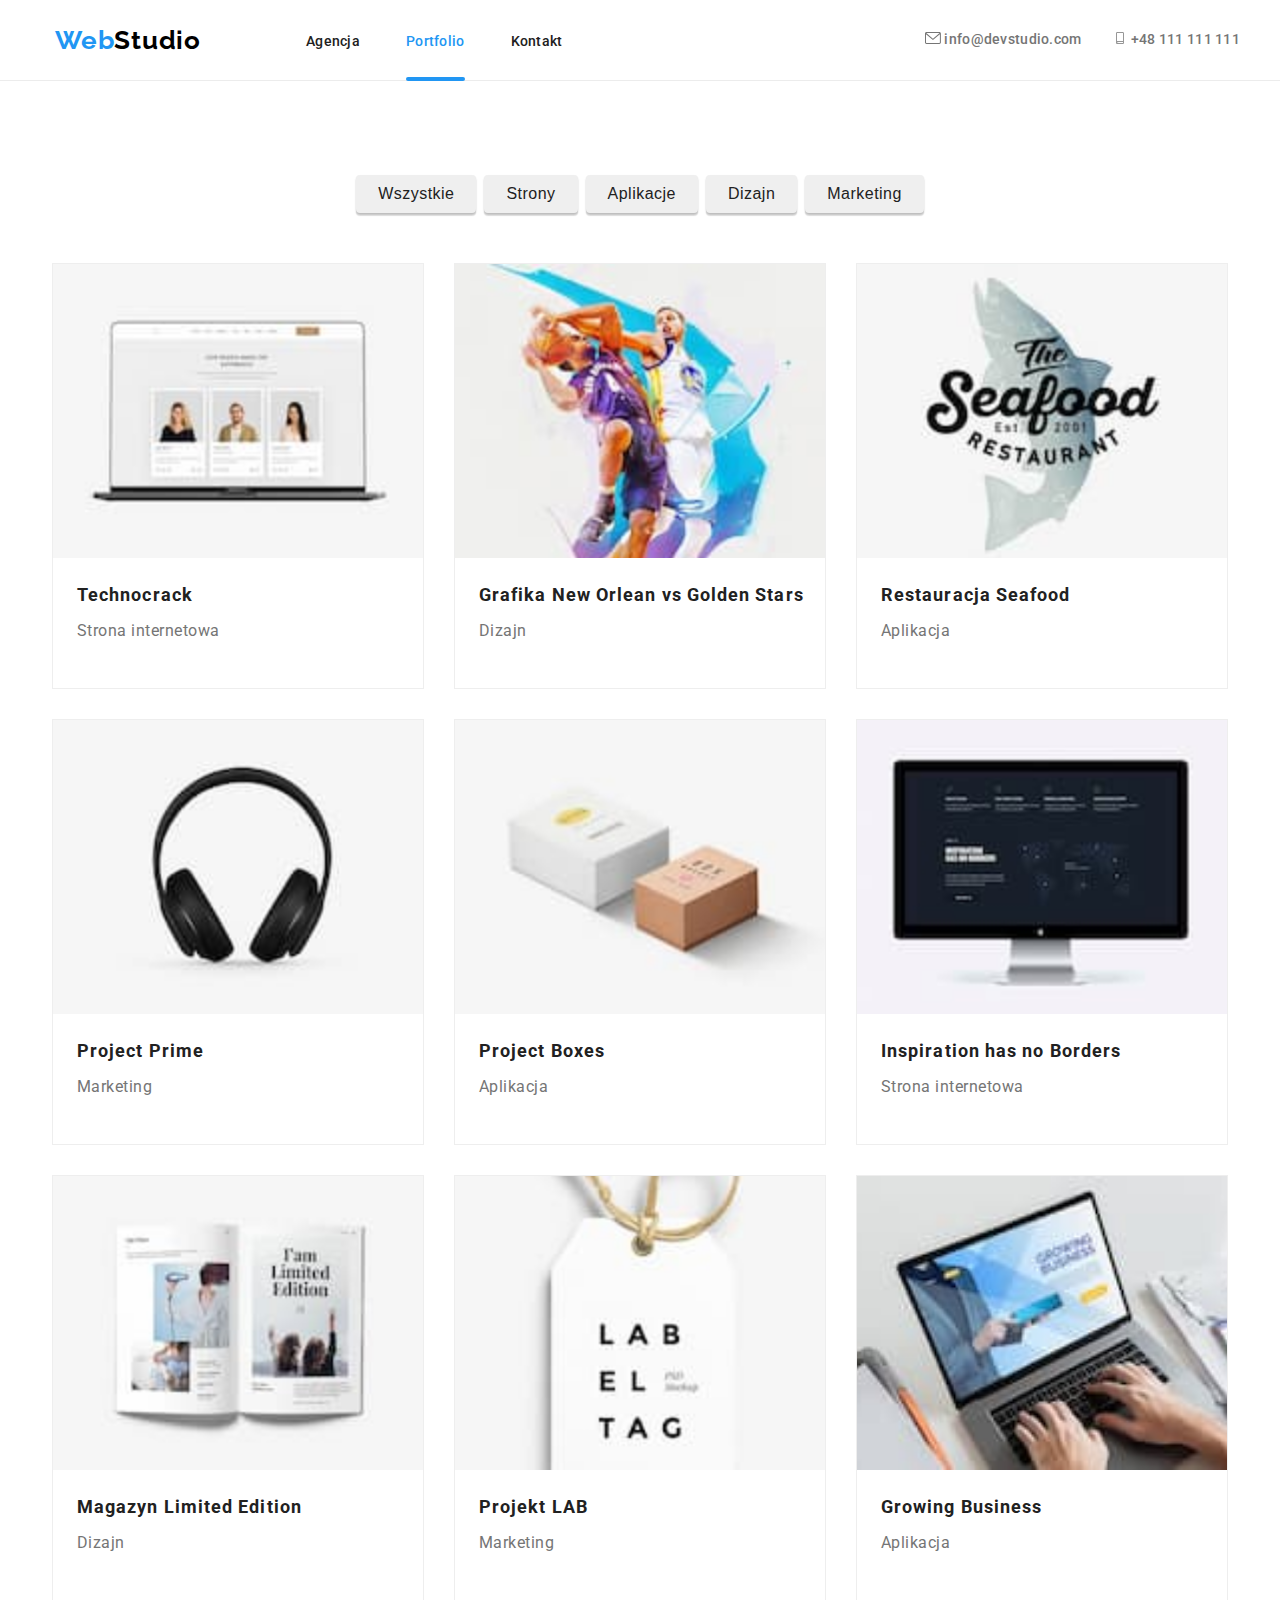
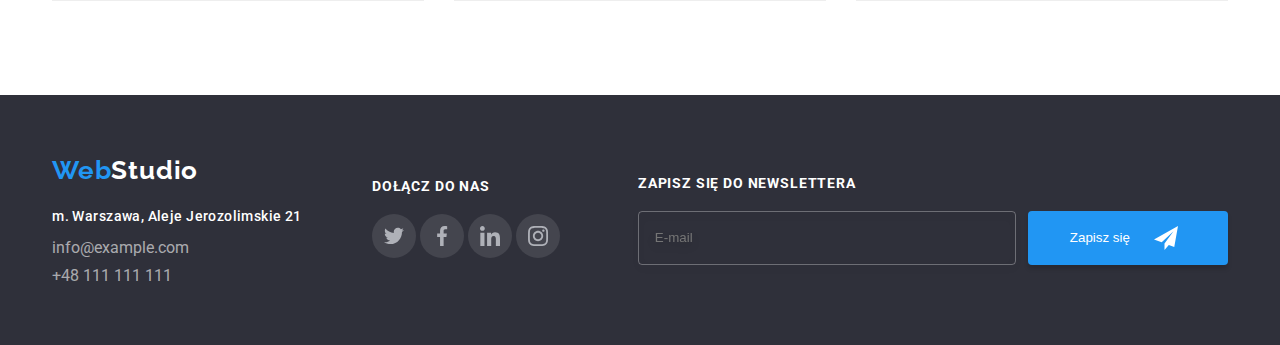
==== commit f9fcac82: "pictures v.1" ====
--- a/portfolio.html
+++ b/portfolio.html
@@ -97,17 +97,29 @@
         <div class="container">
           <ul class="cards list">
             <li class="cards__item">
-                <div class="cards__wrapper">
-                  <img
-                  sizes="(min-width: 1200px) 767px,
-                  370px"
-                  srcset="images/portfolio/technocrack.jpg 370w @2x,
-                  images/portfolio/technocrack2.jpg 767w @4x"
-                  class="cadrs__pic"
-                  src="images/portfolio/technocrack2.jpg"
-                  alt="Laptop z otwartą stroną technocrack"
-                  />
-                </div>
+              <picture class="cards__wrapper">
+                <source class="cadrs__pic"
+                 srcset="images/portfolio/a185.jpg 185w,
+                 images/portfolio/a370.jpg 370w" 
+                 media="(min-width: 1200px)" 
+                 sizes="(min-width: 2400px) ,
+                 185px"
+                 width="100%">
+                <source class="cadrs__pic"
+                srcset="images/portfolio/a370.jpg 370w, 
+                images/portfolio/a738.jpg 738w" 
+                media="(max-width: 1199px)" 
+                sizes="(min-width: 960px) 738px, 370px">
+                <source class="cadrs__pic"
+                srcset="images/portfolio/a370.jpg 370w, 
+                images/portfolio/a738.jpg 738w" 
+                media="(max-width: 766px)" 
+                sizes="(min-width: 766px) 738px, 370px">
+                <img class="cadrs__pic"
+                src="images/portfolio/a370.jpg" 
+                alt="Laptop z otwartą stroną technocrack"
+                sizes="737px">
+              </picture>
                 <div class="cadrs__description">
                   <h3 class="cards__label">Technocrack</h3>
                   <p class="cards__sublabel">Strona internetowa</p>
@@ -119,14 +131,29 @@
                 </div>
             </li>
             <li class="cards__item">
-              <div class="cards__wrapper">
-                <img
-                  width="1000"
-                  class="cadrs__pic"
-                  src="images/portfolio/graficnovgs.jpg"
-                  alt="grafika New Orlean vs Golden Stars"
-                />
-              </div>
+              <picture class="cards__wrapper cards__wrapper--moved">
+                <source class="cadrs__pic"
+                 srcset="images/portfolio/b185.jpg 185w,
+                 images/portfolio/b370.jpg 370w" 
+                 media="(min-width: 1200px)" 
+                 sizes="(min-width: 2400px) ,
+                 185px"
+                 width="100%">
+                <source class="cadrs__pic"
+                srcset="images/portfolio/b370.jpg 370w, 
+                images/portfolio/b738.jpg 738w" 
+                media="(max-width: 1199px)" 
+                sizes="(min-width: 960px) 738px, 370px">
+                <source class="cadrs__pic"
+                srcset="images/portfolio/b370.jpg 370w, 
+                images/portfolio/b738.jpg 738w" 
+                media="(max-width: 766px)" 
+                sizes="(min-width: 766px) 738px, 370px">
+                <img class="cadrs__pic"
+                src="images/portfolio/b370.jpg" 
+                alt="Laptop z otwartą stroną technocrack"
+                sizes="737px">
+              </picture>
               <h3 class="cards__label">Grafika New Orlean vs Golden Stars</h3>
               <p class="cards__sublabel">Dizajn</p>
               <div class="cards__overlay">
@@ -136,14 +163,30 @@
               </div>
             </li>
             <li class="cards__item">
-              <div class="cards__wrapper">
-                <img
-                  width="1000"
-                  class="cadrs__pic"
-                  src="images/portfolio/restaurantseafood.jpg"
-                  alt="Restauracja Seafood"
-                />
-              </div>
+              <picture class="cards__wrapper">
+                <source class="cadrs__pic"
+                 srcset="images/portfolio/c185.jpg 185w,
+                 images/portfolio/c370.jpg 370w" 
+                 media="(min-width: 1200px)" 
+                 sizes="(min-width: 2400px),
+                 185px"
+                 width="100%">
+                <source class="cadrs__pic"
+                srcset="images/portfolio/c370.jpg 370w, 
+                images/portfolio/c738.jpg 738w" 
+                media="(max-width: 1199px)" 
+                sizes="(min-width: 1199px) 738px, 
+                (min-width:767px) 370px">
+                <source class="cadrs__pic"
+                srcset="images/portfolio/c370.jpg 370w, 
+                images/portfolio/c738.jpg 738w" 
+                media="(max-width: 766px)" 
+                sizes="(min-width: 766px) 738px, 370px">
+                <img class="cadrs__pic"
+                src="images/portfolio/c370.jpg" 
+                alt="Laptop z otwartą stroną technocrack"
+                sizes="738px">
+              </picture>
             <h3 class="cards__label">Restauracja Seafood</h3>
               <p class="cards__sublabel">Aplikacja</p>
               <div class="cards__overlay">
@@ -153,14 +196,29 @@
               </div>
             </li>
             <li class="cards__item">
-              <div class="cards__wrapper">
-                <img
-                width="1000"
-                  class="cadrs__pic"
-                  src="images/portfolio/projectprime.jpg"
-                  alt="słuchawki"
-                />
-              </div>
+              <picture class="cards__wrapper">
+                <source class="cadrs__pic"
+                 srcset="images/portfolio/d185.jpg 185w,
+                 images/portfolio/d370.jpg 370w" 
+                 media="(min-width: 1200px)" 
+                 sizes="(min-width: 2400px) ,
+                 185px"
+                 width="100%">
+                <source class="cadrs__pic"
+                srcset="images/portfolio/d370.jpg 370w, 
+                images/portfolio/d738.jpg 738w" 
+                media="(max-width: 1199px)" 
+                sizes="(min-width: 768px) 738px, 370px">
+                <source class="cadrs__pic"
+                srcset="images/portfolio/d370.jpg 370w, 
+                images/portfolio/d738.jpg 738w" 
+                media="(max-width: 766px)" 
+                sizes="(min-width: 766px) 738px, 370px">
+                <img class="cadrs__pic"
+                src="images/portfolio/d370.jpg" 
+                alt="Laptop z otwartą stroną technocrack"
+                sizes="737px">
+              </picture>
               <h3 class="cards__label">Project Prime</h3>
               <p class="cards__sublabel">Marketing</p>
               <div class="cards__overlay">
@@ -170,14 +228,29 @@
               </div>
             </li>
             <li class="cards__item">
-              <div class="cards__wrapper">
-                <img
-                width="1000"
-                src="images/portfolio/projectboxes.jpg"
-                  alt="pudełka"
-                  class="cadrs__pic"
-                />
-              </div>
+              <picture class="cards__wrapper">
+                <source class="cadrs__pic"
+                 srcset="images/portfolio/e185.jpg 185w,
+                 images/portfolio/e370.jpg 370w" 
+                 media="(min-width: 1200px)" 
+                 sizes="(min-width: 2400px) ,
+                 185px"
+                 width="100%">
+                <source class="cadrs__pic"
+                srcset="images/portfolio/e370.jpg 370w, 
+                images/portfolio/e738.jpg 738w" 
+                media="(max-width: 1199px)" 
+                sizes="(min-width: 960px) 738px, 370px">
+                <source class="cadrs__pic"
+                srcset="images/portfolio/e370.jpg 370w, 
+                images/portfolio/e738.jpg 738w" 
+                media="(max-width: 766px)" 
+                sizes="(min-width: 766px) 738px, 370px">
+                <img class="cadrs__pic"
+                src="images/portfolio/e370.jpg" 
+                alt="Laptop z otwartą stroną technocrack"
+                sizes="737px">
+              </picture>
               <h3 class="cards__label" >Project Boxes</h3>
               <p class="cards__sublabel">Aplikacja</p>
               <div class="cards__overlay">
@@ -187,14 +260,29 @@
               </div>
             </li>
             <li class="cards__item">
-              <div class="cards__wrapper">
-                <img
-                width="1000"
-                src="images/portfolio/inspirationhasnoborders.jpg"
-                  alt="ekran z inspiration has no borders"
-                  class="cadrs__pic"
-                />
-              </div>
+              <picture class="cards__wrapper">
+                <source class="cadrs__pic"
+                 srcset="images/portfolio/f185.jpg 185w,
+                 images/portfolio/f370.jpg 370w" 
+                 media="(min-width: 1200px)" 
+                 sizes="(min-width: 2400px) ,
+                 185px"
+                 width="100%">
+                <source class="cadrs__pic"
+                srcset="images/portfolio/f370.jpg 370w, 
+                images/portfolio/f738.jpg 738w" 
+                media="(max-width: 1199px)" 
+                sizes="(min-width: 960px) 738px, 370px">
+                <source class="cadrs__pic"
+                srcset="images/portfolio/f370.jpg 370w, 
+                images/portfolio/f738.jpg 738w" 
+                media="(max-width: 766px)" 
+                sizes="(min-width: 766px) 738px, 370px">
+                <img class="cadrs__pic"
+                src="images/portfolio/f370.jpg" 
+                alt="Laptop z otwartą stroną technocrack"
+                sizes="737px">
+              </picture>
               <h3 class="cards__label">Inspiration has no Borders</h3>
               <p class="cards__sublabel">Strona internetowa</p>
               <div class="cards__overlay">
@@ -204,14 +292,29 @@
               </div>
             </li>
             <li class="cards__item">
-              <div class="cards__wrapper">
-                <img
-                width="1000"
-                class="cadrs__pic"
-                  src="images/portfolio/limitededition.jpg"
-                  alt="strona z magazynu"
-                />
-              </div>
+              <picture class="cards__wrapper">
+                <source class="cadrs__pic"
+                 srcset="images/portfolio/g185.jpg 185w,
+                 images/portfolio/g370.jpg 370w" 
+                 media="(min-width: 1200px)" 
+                 sizes="(min-width: 2400px) ,
+                 185px"
+                 width="100%">
+                <source class="cadrs__pic"
+                srcset="images/portfolio/a370.jpg 370w, 
+                images/portfolio/g738.jpg 738w" 
+                media="(max-width: 1199px)" 
+                sizes="(min-width: 960px) 738px, 370px">
+                <source class="cadrs__pic"
+                srcset="images/portfolio/g370.jpg 370w, 
+                images/portfolio/g738.jpg 738w" 
+                media="(max-width: 766px)" 
+                sizes="(min-width: 766px) 738px, 370px">
+                <img class="cadrs__pic"
+                src="images/portfolio/g370.jpg" 
+                alt="Laptop z otwartą stroną technocrack"
+                sizes="737px">
+              </picture>
               <h3 class="cards__label">Magazyn Limited Edition</h3>
               <p class="cards__sublabel">Dizajn</p>
               <div class="cards__overlay">
@@ -221,14 +324,29 @@
               </div>
             </li>
             <li class="cards__item">
-              <div class="cards__wrapper">
-                <img
-                width="1000"
-                class="cadrs__pic"
-                  src="images/portfolio/lab.jpg"
-                  alt="etykietka LAB"
-                />
-              </div>
+              <picture class="cards__wrapper">
+                <source class="cadrs__pic"
+                 srcset="images/portfolio/h185.jpg 185w,
+                 images/portfolio/h370.jpg 370w" 
+                 media="(min-width: 1200px)" 
+                 sizes="(min-width: 2400px) ,
+                 185px"
+                 width="100%">
+                <source class="cadrs__pic"
+                srcset="images/portfolio/h370.jpg 370w, 
+                images/portfolio/h738.jpg 738w" 
+                media="(max-width: 1199px)" 
+                sizes="(min-width: 960px) 738px, 370px">
+                <source class="cadrs__pic"
+                srcset="images/portfolio/h370.jpg 370w, 
+                images/portfolio/h738.jpg 738w" 
+                media="(max-width: 766px)" 
+                sizes="(min-width: 766px) 738px, 370px">
+                <img class="cadrs__pic"
+                src="images/portfolio/h370.jpg" 
+                alt="Laptop z otwartą stroną technocrack"
+                sizes="737px">
+              </picture>
               <h3 class="cards__label">Projekt LAB</h3>
               <p class="cards__sublabel">Marketing</p>
               <div class="cards__overlay">
@@ -238,14 +356,30 @@
               </div>
             </li>
             <li class="cards__item">
-              <div class="cards__wrapper">
+              <picture class="cards__wrapper cards__wrapper--cover">
+                <source class="cadrs__pic cadrs__pic"
+                 srcset="images/portfolio/i185.jpg 185w,
+                 images/portfolio/i370.jpg 370w" 
+                 media="(min-width: 1200px)" 
+                 sizes="(min-width: 2400px) 370px,
+                 185px"
+                 height="100%">
+                <source
+                srcset="images/portfolio/i370.jpg 370w, 
+                images/portfolio/i738.jpg 738w" 
+                media="(max-width: 1199px)" 
+                sizes="(min-width: 960px) 738px, 370px"
+                >
+                <source class="cadrs__pic"
+                srcset="images/portfolio/i370.jpg 370w, 
+                images/portfolio/i738.jpg 738w" 
+                media="(max-width: 766px)" 
+                sizes="(min-width: 766px) 738px, 370px">
                 <img
-                width="1000"
-                class="cadrs__pic"
-                  src="images/portfolio/gb.jpg"
-                  alt="pudełka"
-                />
-              </div>
+                src="images/portfolio/i370.jpg" 
+                alt="Laptop z otwartą stroną technocrack"
+                sizes="100vw">
+              </picture>
               <h3 class="cards__label">Growing Business</h3>
               <p class="cards__sublabel">Aplikacja</p>
               <div class="cards__overlay">
--- a/css/main.min.css
+++ b/css/main.min.css
@@ -1 +1 @@
-h1,h2,h3,h4,h5{margin:0}h2{font-family:"Roboto",sans-serif;font-style:normal;font-weight:700;font-size:28px;line-height:1.18;letter-spacing:.06em;text-align:center;margin-bottom:50px}@media screen and (min-width: 1199px){h2{font-family:"Roboto",sans-serif;font-style:normal;font-weight:700;font-size:36px;line-height:1.667;letter-spacing:.06em}}h5{font-family:"Roboto",sans-serif;font-style:normal;font-weight:700;font-size:14px;line-height:1.143;letter-spacing:.06em;text-transform:uppercase;color:#fff;margin-bottom:20px}ul,ol{margin:0;padding:0}p{margin:0}img{display:block;max-width:100%;height:auto}.link{text-decoration:none}.list{list-style-type:none}.socials__list{display:-webkit-box;display:-ms-flexbox;display:flex;gap:10px}.socials__icon{display:inline-block;width:44px;height:44px;border-radius:50%;background:rgba(255,255,255,.1);-webkit-transition-property:background-color;transition-property:background-color;-webkit-transition-duration:250ms;transition-duration:250ms;-webkit-transition-timing-function:cubic-bezier(0.4, 0, 0.2, 1);transition-timing-function:cubic-bezier(0.4, 0, 0.2, 1)}.socials__icon:hover,.socials__icon:focus{background-color:#2196f3}.socials__svg{fill:#afb1b8;-webkit-transition-property:fill;transition-property:fill;-webkit-transition-duration:250ms;transition-duration:250ms;-webkit-transition-timing-function:cubic-bezier(0.4, 0, 0.2, 1);transition-timing-function:cubic-bezier(0.4, 0, 0.2, 1)}.socials__svg:hover,.socials__svg:focus{fill:#fff}h1,h2,h3,h4,h5{margin:0}h2{font-family:"Roboto",sans-serif;font-style:normal;font-weight:700;font-size:28px;line-height:1.18;letter-spacing:.06em;text-align:center;margin-bottom:50px}@media screen and (min-width: 1199px){h2{font-family:"Roboto",sans-serif;font-style:normal;font-weight:700;font-size:36px;line-height:1.667;letter-spacing:.06em}}h5{font-family:"Roboto",sans-serif;font-style:normal;font-weight:700;font-size:14px;line-height:1.143;letter-spacing:.06em;text-transform:uppercase;color:#fff;margin-bottom:20px}ul,ol{margin:0;padding:0}p{margin:0}img{display:block;max-width:100%;height:auto}.link{text-decoration:none}.list{list-style-type:none}.container{min-width:480px;padding:0 15px;margin:0 auto}@media screen and (min-width: 1199px){.container{max-width:1200px}}body{font-family:"Roboto",sans-serif;color:#212121;padding:0;margin:0}.section{padding:94px 0}.container{min-width:480px;padding:0 15px;margin:0 auto}@media screen and (min-width: 1199px){.container{max-width:1200px}}body{font-family:"Roboto",sans-serif;color:#212121;padding:0;margin:0}.section{padding:94px 0}h1,h2,h3,h4,h5{margin:0}h2{font-family:"Roboto",sans-serif;font-style:normal;font-weight:700;font-size:28px;line-height:1.18;letter-spacing:.06em;text-align:center;margin-bottom:50px}@media screen and (min-width: 1199px){h2{font-family:"Roboto",sans-serif;font-style:normal;font-weight:700;font-size:36px;line-height:1.667;letter-spacing:.06em}}h5{font-family:"Roboto",sans-serif;font-style:normal;font-weight:700;font-size:14px;line-height:1.143;letter-spacing:.06em;text-transform:uppercase;color:#fff;margin-bottom:20px}ul,ol{margin:0;padding:0}p{margin:0}img{display:block;max-width:100%;height:auto}.link{text-decoration:none}.list{list-style-type:none}.socials__list{display:-webkit-box;display:-ms-flexbox;display:flex;gap:10px}.socials__icon{display:inline-block;width:44px;height:44px;border-radius:50%;background:rgba(255,255,255,.1);-webkit-transition-property:background-color;transition-property:background-color;-webkit-transition-duration:250ms;transition-duration:250ms;-webkit-transition-timing-function:cubic-bezier(0.4, 0, 0.2, 1);transition-timing-function:cubic-bezier(0.4, 0, 0.2, 1)}.socials__icon:hover,.socials__icon:focus{background-color:#2196f3}.socials__svg{fill:#afb1b8;-webkit-transition-property:fill;transition-property:fill;-webkit-transition-duration:250ms;transition-duration:250ms;-webkit-transition-timing-function:cubic-bezier(0.4, 0, 0.2, 1);transition-timing-function:cubic-bezier(0.4, 0, 0.2, 1)}.socials__svg:hover,.socials__svg:focus{fill:#fff}.container{min-width:480px;padding:0 15px;margin:0 auto}@media screen and (min-width: 1199px){.container{max-width:1200px}}body{font-family:"Roboto",sans-serif;color:#212121;padding:0;margin:0}.section{padding:94px 0}.title{background-color:#2f303a;padding:200px 0;background-image:url("/images/Img4t.jpg");background-size:1125px;background-position:50% 50%}@media screen and (min-device-pixel-ratio: 2),screen and (-webkit-min-device-pixel-ratio: 2),screen and (min-resolution: 192dpi),screen and (min-resolution: 2dppx){.title{background-image:url("/images/Img4t@2x.jpg")}}@media screen and (min-width: 1199px){.title{background-image:url("/images/Img4d.jpg");background-size:1600px}}@media screen and (min-width: 1199px)and (min-device-pixel-ratio: 2),screen and (min-width: 1199px)and (-webkit-min-device-pixel-ratio: 2),screen and (min-width: 1199px)and (min-resolution: 192dpi),screen and (min-width: 1199px)and (min-resolution: 2dppx){.title{background-image:url("/images/Img4d@2x.jpg")}}.title__container{text-align:center}.title__content{color:#fff;font-weight:900;font-size:26px;letter-spacing:.06em;line-height:1.36;margin-bottom:30px;text-align:center;text-transform:uppercase}@media screen and (min-width: 1199px){.title__content{font-size:44px}}.title__btn{background-color:#2196f3;border:none;border-radius:4px;-webkit-box-shadow:0px 4px 4px rgba(0,0,0,.15);box-shadow:0px 4px 4px rgba(0,0,0,.15);color:#fff;cursor:pointer;font-family:"Roboto",sans-serif;font-style:normal;font-weight:700;font-size:16px;line-height:30px;letter-spacing:.06em;letter-spacing:.03em;padding:10px 41px;margin-left:auto}.paragraphs{margin-bottom:94px}.paragraphs__list{gap:30px}@media screen and (min-width: 767px){.paragraphs__list{display:grid;grid-template-columns:auto auto}}@media screen and (min-width: 1199px){.paragraphs__list{grid-template-columns:auto auto auto auto}}.paragraphs__item{color:#757575;font-family:"Roboto",sans-serif;font-style:normal;font-weight:400;font-size:14px;line-height:1.71;letter-spacing:.03em;-webkit-box-pack:center;-ms-flex-pack:center;justify-content:center;text-align:justify;margin-bottom:94px;width:100%}.paragraphs__icon{height:120px;padding-left:calc(50% - 135px);background-color:#f5f4fa;border-radius:4px}.paragraphs__title{font-family:"Roboto",sans-serif;font-style:normal;font-weight:700;font-size:14px;line-height:1.143;letter-spacing:.06em;margin-top:30px;padding-bottom:10px;text-align:center;text-transform:uppercase;color:#212121}@media screen and (min-width: 767px){.paragraphs__title{text-align:left}}.activities{display:none}@media screen and (min-width: 1199px){.activities{display:block}}.activities__list{display:-webkit-box;display:-ms-flexbox;display:flex;-webkit-box-pack:center;-ms-flex-pack:center;justify-content:center;gap:30px}.activities__item{height:294px}.activities__tag{text-align:center;-webkit-box-align:center;-ms-flex-align:center;align-items:center;width:370px;background:rgba(47,48,58,.8);position:relative;top:-70px;padding:27px 0 27px 0}.activities__content{font-family:"Roboto",sans-serif;font-style:normal;font-weight:700;font-size:14px;line-height:16px;letter-spacing:.06em;color:#fff;text-align:center;text-transform:uppercase}.team{background:#f5f4fa}.team__list{-webkit-box-pack:center;-ms-flex-pack:center;justify-content:center;gap:30px;padding:0 15px}@media screen and (min-width: 767px){.team__list{display:grid;grid-template-columns:50% 50%}}@media screen and (min-width: 1199px){.team__list{display:-webkit-box;display:-ms-flexbox;display:flex}}.team__item{background:#fff;border-radius:0 0 4px 4px;-webkit-box-shadow:0px 1px 3px rgba(0,0,0,.12),0px 1px 1px rgba(0,0,0,.14),0px 2px 1px rgba(0,0,0,.2);box-shadow:0px 1px 3px rgba(0,0,0,.12),0px 1px 1px rgba(0,0,0,.14),0px 2px 1px rgba(0,0,0,.2);color:#757575;font-family:"Roboto",sans-serif;font-style:normal;font-weight:400;font-size:16px;line-height:1.19;letter-spacing:.03em;padding-bottom:30px;text-align:center;-ms-flex-line-pack:center;align-content:center}.team__item img{margin:0 auto;width:100%}.team__name{font-family:"Roboto",sans-serif;font-style:normal;font-weight:500;font-size:16px;line-height:1.19;letter-spacing:.03em;color:#212121;margin-top:30px;margin-bottom:10px}.team .socials{margin-top:16px}.clients__list{display:grid;justify-items:center;grid-template-columns:auto auto;gap:30px}@media screen and (min-width: 767px){.clients__list{grid-template-columns:auto auto auto}}@media screen and (min-width: 1199px){.clients__list{display:-webkit-box;display:-ms-flexbox;display:flex}}.clients__item{width:170px;height:92px;border:1px solid #afb1b8;border-radius:4px;fill:#afb1b8;-webkit-transition-property:fill border;transition-property:fill border;-webkit-transition-duration:250ms;transition-duration:250ms;-webkit-transition-timing-function:cubic-bezier(0.4, 0, 0.2, 1);transition-timing-function:cubic-bezier(0.4, 0, 0.2, 1)}.clients__item:hover,.clients__item:focus{fill:#2196f3;border:1px solid #2196f3}.menu-container{position:fixed;top:0;left:0;width:100vw;height:100vh;padding:32px;background-color:#fff;z-index:999;-webkit-transform:translateX(100%);transform:translateX(100%);-webkit-transition:-webkit-transform 250ms ease-in-out;transition:-webkit-transform 250ms ease-in-out;transition:transform 250ms ease-in-out;transition:transform 250ms ease-in-out, -webkit-transform 250ms ease-in-out}.menu-container .menu-toggle{border:none;background:none;position:absolute;top:30px;right:90px;fill:#000;cursor:pointer}.menu-container__list{padding:0;margin:0;list-style:none}.menu-container__link{display:block;padding:10px;color:#000;text-decoration:none;font-family:"Roboto",sans-serif;font-style:normal;font-weight:500;font-size:40px;line-height:1.175;letter-spacing:.03em;letter-spacing:.02em}.menu-container__link:hover,.menu-container__link:focus{color:#2196f3}.menu-container__contacts{padding-top:38.568vh;padding-bottom:37px}.menu-container__contact{padding-left:8px;padding-bottom:27px}.menu-container__contact:first-child .link{color:#2196f3;font-family:"Roboto",sans-serif;font-style:normal;font-weight:500;font-size:34px;line-height:1.18;letter-spacing:.03em;letter-spacing:.02em}.menu-container__contact:last-child .link{color:#757575;font-family:"Roboto",sans-serif;font-style:normal;font-weight:500;font-size:24px;line-height:1.17;letter-spacing:.03em;letter-spacing:.02em}.menu-container__socials{display:-webkit-box;display:-ms-flexbox;display:flex}.menu-container__socials li{display:-webkit-box;display:-ms-flexbox;display:flex;-ms-flex-wrap:nowrap;flex-wrap:nowrap}.menu-container__socials li:not(:last-child)::after{content:"";height:22px;width:1px;background-color:rgba(33,33,33,.2);position:relative;display:block;margin-right:10px}.menu-container__social{margin-right:9px;color:#2196f3;font-family:"Roboto",sans-serif;font-style:normal;font-weight:500;font-size:18px;line-height:1.33;letter-spacing:.03em;letter-spacing:.02em}.menu-container.is-open{-webkit-transform:translateX(0);transform:translateX(0)}header{border-bottom:1px solid #ececec;padding:0 auto}header .container{display:-webkit-box;display:-ms-flexbox;display:flex;-webkit-box-align:center;-ms-flex-align:center;align-items:center;height:80px}.navigation{padding:0 15px;display:-webkit-box;display:-ms-flexbox;display:flex;-webkit-box-pack:justify;-ms-flex-pack:justify;justify-content:space-between;width:100%}@media screen and (min-width: 767px){.navigation{-webkit-box-pack:right;-ms-flex-pack:right;justify-content:right;width:auto}}.navigation__logo{font-family:"Raleway","Roboto",sans-serif;font-weight:700;font-size:26px;line-height:1,192;letter-spacing:.03em;color:#000;cursor:pointer}.navigation__logo--color-blue{color:#2196f3}.navigation .menu-toggle{fill:#212121;background:none;border:none;cursor:pointer;margin-left:auto}@media screen and (min-width: 767px){.navigation .menu-toggle{margin-left:0}}.navigation .menu-toggle:hover,.navigation .menu-toggle:focus{fill:#2196f3}.navigation__list{display:none;-webkit-box-align:center;-ms-flex-align:center;align-items:center;gap:46px}@media screen and (min-width: 767px){.navigation__list{margin-left:59px}}@media screen and (min-width: 1199px){.navigation__list{margin-left:69px}}.navigation__link{font-family:"Roboto",sans-serif;font-style:normal;font-weight:500;font-size:14px;line-height:1.172;letter-spacing:.03em;letter-spacing:.02em;cursor:pointer;position:relative;top:2px;-webkit-transition-property:color;transition-property:color;-webkit-transition-duration:250ms;transition-duration:250ms;-webkit-transition-timing-function:cubic-bezier(0.4, 0, 0.2, 1);transition-timing-function:cubic-bezier(0.4, 0, 0.2, 1)}.navigation__link:visited{color:#212121}.navigation__link::after{content:"";display:block;height:4px;border-radius:2px;background-color:rgba(0,0,0,0);position:relative;top:27px;-webkit-transition-property:background-color;transition-property:background-color;-webkit-transition-duration:250ms;transition-duration:250ms;-webkit-transition-timing-function:cubic-bezier(0.4, 0, 0.2, 1);transition-timing-function:cubic-bezier(0.4, 0, 0.2, 1)}.navigation__link:hover,.navigation__link:focus{color:#2196f3}.navigation__link:hover::after,.navigation__link:focus::after{background-color:#2196f3}.navigation__item--current .navigation__link{color:#2196f3}.navigation__item--current .navigation__link::after{background-color:#2196f3}.contacts{display:none;margin-left:auto;gap:50px;font-family:"Roboto",sans-serif;font-style:normal;font-weight:500;font-size:14px;line-height:1.423;letter-spacing:.03em;letter-spacing:.02em;color:#757575}@media(min-width: 767px){.contacts{-webkit-box-orient:vertical;-webkit-box-direction:normal;-ms-flex-direction:column;flex-direction:column;gap:10px;display:-webkit-box;display:-ms-flexbox;display:flex}}@media(min-width: 1199px){.contacts{-webkit-box-orient:horizontal;-webkit-box-direction:normal;-ms-flex-direction:row;flex-direction:row;gap:30px}}.contacts__item .contacts__link{color:#757575;fill:#757575;-webkit-transition-property:color fill;transition-property:color fill;-webkit-transition-duration:250ms;transition-duration:250ms;-webkit-transition-timing-function:cubic-bezier(0.4, 0, 0.2, 1);transition-timing-function:cubic-bezier(0.4, 0, 0.2, 1)}.contacts__item:hover .contacts__link,.contacts__item:focus .contacts__link{color:#2196f3;fill:#2196f3}@media(min-width: 767px){.navigation__list{display:-webkit-box;display:-ms-flexbox;display:flex}.menu-toggle{position:relative;top:-300px}}h1,h2,h3,h4,h5{margin:0}h2{font-family:"Roboto",sans-serif;font-style:normal;font-weight:700;font-size:28px;line-height:1.18;letter-spacing:.06em;text-align:center;margin-bottom:50px}@media screen and (min-width: 1199px){h2{font-family:"Roboto",sans-serif;font-style:normal;font-weight:700;font-size:36px;line-height:1.667;letter-spacing:.06em}}h5{font-family:"Roboto",sans-serif;font-style:normal;font-weight:700;font-size:14px;line-height:1.143;letter-spacing:.06em;text-transform:uppercase;color:#fff;margin-bottom:20px}ul,ol{margin:0;padding:0}p{margin:0}img{display:block;max-width:100%;height:auto}.link{text-decoration:none}.list{list-style-type:none}.socials__list{display:-webkit-box;display:-ms-flexbox;display:flex;gap:10px}.socials__icon{display:inline-block;width:44px;height:44px;border-radius:50%;background:rgba(255,255,255,.1);-webkit-transition-property:background-color;transition-property:background-color;-webkit-transition-duration:250ms;transition-duration:250ms;-webkit-transition-timing-function:cubic-bezier(0.4, 0, 0.2, 1);transition-timing-function:cubic-bezier(0.4, 0, 0.2, 1)}.socials__icon:hover,.socials__icon:focus{background-color:#2196f3}.socials__svg{fill:#afb1b8;-webkit-transition-property:fill;transition-property:fill;-webkit-transition-duration:250ms;transition-duration:250ms;-webkit-transition-timing-function:cubic-bezier(0.4, 0, 0.2, 1);transition-timing-function:cubic-bezier(0.4, 0, 0.2, 1)}.socials__svg:hover,.socials__svg:focus{fill:#fff}.container{min-width:480px;padding:0 15px;margin:0 auto}@media screen and (min-width: 1199px){.container{max-width:1200px}}body{font-family:"Roboto",sans-serif;color:#212121;padding:0;margin:0}.section{padding:94px 0}.title{background-color:#2f303a;padding:200px 0;background-image:url("/images/Img4t.jpg");background-size:1125px;background-position:50% 50%}@media screen and (min-device-pixel-ratio: 2),screen and (-webkit-min-device-pixel-ratio: 2),screen and (min-resolution: 192dpi),screen and (min-resolution: 2dppx){.title{background-image:url("/images/Img4t@2x.jpg")}}@media screen and (min-width: 1199px){.title{background-image:url("/images/Img4d.jpg");background-size:1600px}}@media screen and (min-width: 1199px)and (min-device-pixel-ratio: 2),screen and (min-width: 1199px)and (-webkit-min-device-pixel-ratio: 2),screen and (min-width: 1199px)and (min-resolution: 192dpi),screen and (min-width: 1199px)and (min-resolution: 2dppx){.title{background-image:url("/images/Img4d@2x.jpg")}}.title__container{text-align:center}.title__content{color:#fff;font-weight:900;font-size:26px;letter-spacing:.06em;line-height:1.36;margin-bottom:30px;text-align:center;text-transform:uppercase}@media screen and (min-width: 1199px){.title__content{font-size:44px}}.title__btn{background-color:#2196f3;border:none;border-radius:4px;-webkit-box-shadow:0px 4px 4px rgba(0,0,0,.15);box-shadow:0px 4px 4px rgba(0,0,0,.15);color:#fff;cursor:pointer;font-family:"Roboto",sans-serif;font-style:normal;font-weight:700;font-size:16px;line-height:30px;letter-spacing:.06em;letter-spacing:.03em;padding:10px 41px;margin-left:auto}.paragraphs{margin-bottom:94px}.paragraphs__list{gap:30px}@media screen and (min-width: 767px){.paragraphs__list{display:grid;grid-template-columns:auto auto}}@media screen and (min-width: 1199px){.paragraphs__list{grid-template-columns:auto auto auto auto}}.paragraphs__item{color:#757575;font-family:"Roboto",sans-serif;font-style:normal;font-weight:400;font-size:14px;line-height:1.71;letter-spacing:.03em;-webkit-box-pack:center;-ms-flex-pack:center;justify-content:center;text-align:justify;margin-bottom:94px;width:100%}.paragraphs__icon{height:120px;padding-left:calc(50% - 135px);background-color:#f5f4fa;border-radius:4px}.paragraphs__title{font-family:"Roboto",sans-serif;font-style:normal;font-weight:700;font-size:14px;line-height:1.143;letter-spacing:.06em;margin-top:30px;padding-bottom:10px;text-align:center;text-transform:uppercase;color:#212121}@media screen and (min-width: 767px){.paragraphs__title{text-align:left}}.activities{display:none}@media screen and (min-width: 1199px){.activities{display:block}}.activities__list{display:-webkit-box;display:-ms-flexbox;display:flex;-webkit-box-pack:center;-ms-flex-pack:center;justify-content:center;gap:30px}.activities__item{height:294px}.activities__tag{text-align:center;-webkit-box-align:center;-ms-flex-align:center;align-items:center;width:370px;background:rgba(47,48,58,.8);position:relative;top:-70px;padding:27px 0 27px 0}.activities__content{font-family:"Roboto",sans-serif;font-style:normal;font-weight:700;font-size:14px;line-height:16px;letter-spacing:.06em;color:#fff;text-align:center;text-transform:uppercase}.team{background:#f5f4fa}.team__list{-webkit-box-pack:center;-ms-flex-pack:center;justify-content:center;gap:30px;padding:0 15px}@media screen and (min-width: 767px){.team__list{display:grid;grid-template-columns:50% 50%}}@media screen and (min-width: 1199px){.team__list{display:-webkit-box;display:-ms-flexbox;display:flex}}.team__item{background:#fff;border-radius:0 0 4px 4px;-webkit-box-shadow:0px 1px 3px rgba(0,0,0,.12),0px 1px 1px rgba(0,0,0,.14),0px 2px 1px rgba(0,0,0,.2);box-shadow:0px 1px 3px rgba(0,0,0,.12),0px 1px 1px rgba(0,0,0,.14),0px 2px 1px rgba(0,0,0,.2);color:#757575;font-family:"Roboto",sans-serif;font-style:normal;font-weight:400;font-size:16px;line-height:1.19;letter-spacing:.03em;padding-bottom:30px;text-align:center;-ms-flex-line-pack:center;align-content:center}.team__item img{margin:0 auto;width:100%}.team__name{font-family:"Roboto",sans-serif;font-style:normal;font-weight:500;font-size:16px;line-height:1.19;letter-spacing:.03em;color:#212121;margin-top:30px;margin-bottom:10px}.team .socials{margin-top:16px}.clients__list{display:grid;justify-items:center;grid-template-columns:auto auto;gap:30px}@media screen and (min-width: 767px){.clients__list{grid-template-columns:auto auto auto}}@media screen and (min-width: 1199px){.clients__list{display:-webkit-box;display:-ms-flexbox;display:flex}}.clients__item{width:170px;height:92px;border:1px solid #afb1b8;border-radius:4px;fill:#afb1b8;-webkit-transition-property:fill border;transition-property:fill border;-webkit-transition-duration:250ms;transition-duration:250ms;-webkit-transition-timing-function:cubic-bezier(0.4, 0, 0.2, 1);transition-timing-function:cubic-bezier(0.4, 0, 0.2, 1)}.clients__item:hover,.clients__item:focus{fill:#2196f3;border:1px solid #2196f3}.container{min-width:480px;padding:0 15px;margin:0 auto}@media screen and (min-width: 1199px){.container{max-width:1200px}}body{font-family:"Roboto",sans-serif;color:#212121;padding:0;margin:0}.section{padding:94px 0}h1,h2,h3,h4,h5{margin:0}h2{font-family:"Roboto",sans-serif;font-style:normal;font-weight:700;font-size:28px;line-height:1.18;letter-spacing:.06em;text-align:center;margin-bottom:50px}@media screen and (min-width: 1199px){h2{font-family:"Roboto",sans-serif;font-style:normal;font-weight:700;font-size:36px;line-height:1.667;letter-spacing:.06em}}h5{font-family:"Roboto",sans-serif;font-style:normal;font-weight:700;font-size:14px;line-height:1.143;letter-spacing:.06em;text-transform:uppercase;color:#fff;margin-bottom:20px}ul,ol{margin:0;padding:0}p{margin:0}img{display:block;max-width:100%;height:auto}.link{text-decoration:none}.list{list-style-type:none}.footer{background-color:#2f303a;padding:60px 0}.footer .container{display:grid;gap:8px;grid-template-columns:auto;-webkit-box-pack:center;-ms-flex-pack:center;justify-content:center;text-align:center}@media screen and (min-width: 767px)and (max-width: 1199px){.footer .container{grid-template-columns:auto auto;row-gap:60px;-webkit-column-gap:144px;-moz-column-gap:144px;column-gap:144px}}@media screen and (min-width: 1200px){.footer .container{display:-webkit-box;display:-ms-flexbox;display:flex;-webkit-box-orient:horizontal;-webkit-box-direction:normal;-ms-flex-direction:row;flex-direction:row;-webkit-box-align:center;-ms-flex-align:center;align-items:center;gap:0}}.footer .socials{margin:0 auto;margin-bottom:60px;text-align:center}@media screen and (min-width: 1200px){.footer .socials{text-align:left;max-width:206px;margin:0 70px}}.address{margin-bottom:60px}@media screen and (min-width: 1200px){.address{text-align:left;margin-bottom:0}}.address__logo{color:#fff}.address__list{display:grid;grid-template-columns:auto;gap:8px}@media screen and (min-width: 1200px){.address__list{gap:9px}}.address__contacts{color:#fff;margin-bottom:8px;margin-top:20px;font-family:"Roboto",sans-serif;font-style:normal;font-weight:500;font-size:14px;line-height:1.71;letter-spacing:.03em}@media screen and (min-width: 1200px){.address__contacts{margin-bottom:9px}}.address__link{color:rgba(255,255,255,.6);-webkit-transition-property:color;transition-property:color;-webkit-transition-duration:250ms;transition-duration:250ms;-webkit-transition-timing-function:cubic-bezier(0.4, 0, 0.2, 1);transition-timing-function:cubic-bezier(0.4, 0, 0.2, 1)}.address__link:hover,.address__link:focus{color:#2196f3}.newsletter{display:block}@media screen and (min-width: 767px){.newsletter{place-self:center;grid-column:span 2;grid-auto-flow:column}}@media screen and (min-width: 1199px){.newsletter{text-align:left;margin-left:8px}}.newsletter__form{display:-webkit-box;display:-ms-flexbox;display:flex;-webkit-box-orient:vertical;-webkit-box-direction:normal;-ms-flex-direction:column;flex-direction:column;gap:20px}@media screen and (min-width: 1199px){.newsletter__form{-webkit-box-orient:horizontal;-webkit-box-direction:normal;-ms-flex-direction:row;flex-direction:row;gap:12px}}.newsletter__input{width:358px;height:50px;background:rgba(0,0,0,0);border:1px solid rgba(255,255,255,.3);-webkit-filter:drop-shadow(0px 4px 4px rgba(0, 0, 0, 0.15));filter:drop-shadow(0px 4px 4px rgba(0, 0, 0, 0.15));border-radius:4px;padding-left:16px;-webkit-transition-property:border;transition-property:border;-webkit-transition-duration:250ms;transition-duration:250ms;-webkit-transition-timing-function:cubic-bezier(0.4, 0, 0.2, 1);transition-timing-function:cubic-bezier(0.4, 0, 0.2, 1)}.newsletter__input:hover,.newsletter__input:focus{border:1px solid #2196f3}.newsletter__btn{background-color:#2196f3;color:#fff;border:none;border-radius:4px;-webkit-box-shadow:0px 4px 4px rgba(0,0,0,.15);box-shadow:0px 4px 4px rgba(0,0,0,.15);width:200px;display:-webkit-box;display:-ms-flexbox;display:flex;-webkit-box-pack:left;-ms-flex-pack:left;justify-content:left;-webkit-box-align:center;-ms-flex-align:center;align-items:center;gap:24px;padding:10px 0;padding-left:42px;margin:0 auto;cursor:pointer}.container{min-width:480px;padding:0 15px;margin:0 auto}@media screen and (min-width: 1199px){.container{max-width:1200px}}body{font-family:"Roboto",sans-serif;color:#212121;padding:0;margin:0}.section{padding:94px 0}h1,h2,h3,h4,h5{margin:0}h2{font-family:"Roboto",sans-serif;font-style:normal;font-weight:700;font-size:28px;line-height:1.18;letter-spacing:.06em;text-align:center;margin-bottom:50px}@media screen and (min-width: 1199px){h2{font-family:"Roboto",sans-serif;font-style:normal;font-weight:700;font-size:36px;line-height:1.667;letter-spacing:.06em}}h5{font-family:"Roboto",sans-serif;font-style:normal;font-weight:700;font-size:14px;line-height:1.143;letter-spacing:.06em;text-transform:uppercase;color:#fff;margin-bottom:20px}ul,ol{margin:0;padding:0}p{margin:0}img{display:block;max-width:100%;height:auto}.link{text-decoration:none}.list{list-style-type:none}.socials__list{display:-webkit-box;display:-ms-flexbox;display:flex;gap:10px}.socials__icon{display:inline-block;width:44px;height:44px;border-radius:50%;background:rgba(255,255,255,.1);-webkit-transition-property:background-color;transition-property:background-color;-webkit-transition-duration:250ms;transition-duration:250ms;-webkit-transition-timing-function:cubic-bezier(0.4, 0, 0.2, 1);transition-timing-function:cubic-bezier(0.4, 0, 0.2, 1)}.socials__icon:hover,.socials__icon:focus{background-color:#2196f3}.socials__svg{fill:#afb1b8;-webkit-transition-property:fill;transition-property:fill;-webkit-transition-duration:250ms;transition-duration:250ms;-webkit-transition-timing-function:cubic-bezier(0.4, 0, 0.2, 1);transition-timing-function:cubic-bezier(0.4, 0, 0.2, 1)}.socials__svg:hover,.socials__svg:focus{fill:#fff}.container{min-width:480px;padding:0 15px;margin:0 auto}@media screen and (min-width: 1199px){.container{max-width:1200px}}body{font-family:"Roboto",sans-serif;color:#212121;padding:0;margin:0}.section{padding:94px 0}.title{background-color:#2f303a;padding:200px 0;background-image:url("/images/Img4t.jpg");background-size:1125px;background-position:50% 50%}@media screen and (min-device-pixel-ratio: 2),screen and (-webkit-min-device-pixel-ratio: 2),screen and (min-resolution: 192dpi),screen and (min-resolution: 2dppx){.title{background-image:url("/images/Img4t@2x.jpg")}}@media screen and (min-width: 1199px){.title{background-image:url("/images/Img4d.jpg");background-size:1600px}}@media screen and (min-width: 1199px)and (min-device-pixel-ratio: 2),screen and (min-width: 1199px)and (-webkit-min-device-pixel-ratio: 2),screen and (min-width: 1199px)and (min-resolution: 192dpi),screen and (min-width: 1199px)and (min-resolution: 2dppx){.title{background-image:url("/images/Img4d@2x.jpg")}}.title__container{text-align:center}.title__content{color:#fff;font-weight:900;font-size:26px;letter-spacing:.06em;line-height:1.36;margin-bottom:30px;text-align:center;text-transform:uppercase}@media screen and (min-width: 1199px){.title__content{font-size:44px}}.title__btn{background-color:#2196f3;border:none;border-radius:4px;-webkit-box-shadow:0px 4px 4px rgba(0,0,0,.15);box-shadow:0px 4px 4px rgba(0,0,0,.15);color:#fff;cursor:pointer;font-family:"Roboto",sans-serif;font-style:normal;font-weight:700;font-size:16px;line-height:30px;letter-spacing:.06em;letter-spacing:.03em;padding:10px 41px;margin-left:auto}.paragraphs{margin-bottom:94px}.paragraphs__list{gap:30px}@media screen and (min-width: 767px){.paragraphs__list{display:grid;grid-template-columns:auto auto}}@media screen and (min-width: 1199px){.paragraphs__list{grid-template-columns:auto auto auto auto}}.paragraphs__item{color:#757575;font-family:"Roboto",sans-serif;font-style:normal;font-weight:400;font-size:14px;line-height:1.71;letter-spacing:.03em;-webkit-box-pack:center;-ms-flex-pack:center;justify-content:center;text-align:justify;margin-bottom:94px;width:100%}.paragraphs__icon{height:120px;padding-left:calc(50% - 135px);background-color:#f5f4fa;border-radius:4px}.paragraphs__title{font-family:"Roboto",sans-serif;font-style:normal;font-weight:700;font-size:14px;line-height:1.143;letter-spacing:.06em;margin-top:30px;padding-bottom:10px;text-align:center;text-transform:uppercase;color:#212121}@media screen and (min-width: 767px){.paragraphs__title{text-align:left}}.activities{display:none}@media screen and (min-width: 1199px){.activities{display:block}}.activities__list{display:-webkit-box;display:-ms-flexbox;display:flex;-webkit-box-pack:center;-ms-flex-pack:center;justify-content:center;gap:30px}.activities__item{height:294px}.activities__tag{text-align:center;-webkit-box-align:center;-ms-flex-align:center;align-items:center;width:370px;background:rgba(47,48,58,.8);position:relative;top:-70px;padding:27px 0 27px 0}.activities__content{font-family:"Roboto",sans-serif;font-style:normal;font-weight:700;font-size:14px;line-height:16px;letter-spacing:.06em;color:#fff;text-align:center;text-transform:uppercase}.team{background:#f5f4fa}.team__list{-webkit-box-pack:center;-ms-flex-pack:center;justify-content:center;gap:30px;padding:0 15px}@media screen and (min-width: 767px){.team__list{display:grid;grid-template-columns:50% 50%}}@media screen and (min-width: 1199px){.team__list{display:-webkit-box;display:-ms-flexbox;display:flex}}.team__item{background:#fff;border-radius:0 0 4px 4px;-webkit-box-shadow:0px 1px 3px rgba(0,0,0,.12),0px 1px 1px rgba(0,0,0,.14),0px 2px 1px rgba(0,0,0,.2);box-shadow:0px 1px 3px rgba(0,0,0,.12),0px 1px 1px rgba(0,0,0,.14),0px 2px 1px rgba(0,0,0,.2);color:#757575;font-family:"Roboto",sans-serif;font-style:normal;font-weight:400;font-size:16px;line-height:1.19;letter-spacing:.03em;padding-bottom:30px;text-align:center;-ms-flex-line-pack:center;align-content:center}.team__item img{margin:0 auto;width:100%}.team__name{font-family:"Roboto",sans-serif;font-style:normal;font-weight:500;font-size:16px;line-height:1.19;letter-spacing:.03em;color:#212121;margin-top:30px;margin-bottom:10px}.team .socials{margin-top:16px}.clients__list{display:grid;justify-items:center;grid-template-columns:auto auto;gap:30px}@media screen and (min-width: 767px){.clients__list{grid-template-columns:auto auto auto}}@media screen and (min-width: 1199px){.clients__list{display:-webkit-box;display:-ms-flexbox;display:flex}}.clients__item{width:170px;height:92px;border:1px solid #afb1b8;border-radius:4px;fill:#afb1b8;-webkit-transition-property:fill border;transition-property:fill border;-webkit-transition-duration:250ms;transition-duration:250ms;-webkit-transition-timing-function:cubic-bezier(0.4, 0, 0.2, 1);transition-timing-function:cubic-bezier(0.4, 0, 0.2, 1)}.clients__item:hover,.clients__item:focus{fill:#2196f3;border:1px solid #2196f3}.menu-container{position:fixed;top:0;left:0;width:100vw;height:100vh;padding:32px;background-color:#fff;z-index:999;-webkit-transform:translateX(100%);transform:translateX(100%);-webkit-transition:-webkit-transform 250ms ease-in-out;transition:-webkit-transform 250ms ease-in-out;transition:transform 250ms ease-in-out;transition:transform 250ms ease-in-out, -webkit-transform 250ms ease-in-out}.menu-container .menu-toggle{border:none;background:none;position:absolute;top:30px;right:90px;fill:#000;cursor:pointer}.menu-container__list{padding:0;margin:0;list-style:none}.menu-container__link{display:block;padding:10px;color:#000;text-decoration:none;font-family:"Roboto",sans-serif;font-style:normal;font-weight:500;font-size:40px;line-height:1.175;letter-spacing:.03em;letter-spacing:.02em}.menu-container__link:hover,.menu-container__link:focus{color:#2196f3}.menu-container__contacts{padding-top:38.568vh;padding-bottom:37px}.menu-container__contact{padding-left:8px;padding-bottom:27px}.menu-container__contact:first-child .link{color:#2196f3;font-family:"Roboto",sans-serif;font-style:normal;font-weight:500;font-size:34px;line-height:1.18;letter-spacing:.03em;letter-spacing:.02em}.menu-container__contact:last-child .link{color:#757575;font-family:"Roboto",sans-serif;font-style:normal;font-weight:500;font-size:24px;line-height:1.17;letter-spacing:.03em;letter-spacing:.02em}.menu-container__socials{display:-webkit-box;display:-ms-flexbox;display:flex}.menu-container__socials li{display:-webkit-box;display:-ms-flexbox;display:flex;-ms-flex-wrap:nowrap;flex-wrap:nowrap}.menu-container__socials li:not(:last-child)::after{content:"";height:22px;width:1px;background-color:rgba(33,33,33,.2);position:relative;display:block;margin-right:10px}.menu-container__social{margin-right:9px;color:#2196f3;font-family:"Roboto",sans-serif;font-style:normal;font-weight:500;font-size:18px;line-height:1.33;letter-spacing:.03em;letter-spacing:.02em}.menu-container.is-open{-webkit-transform:translateX(0);transform:translateX(0)}h1,h2,h3,h4,h5{margin:0}h2{font-family:"Roboto",sans-serif;font-style:normal;font-weight:700;font-size:28px;line-height:1.18;letter-spacing:.06em;text-align:center;margin-bottom:50px}@media screen and (min-width: 1199px){h2{font-family:"Roboto",sans-serif;font-style:normal;font-weight:700;font-size:36px;line-height:1.667;letter-spacing:.06em}}h5{font-family:"Roboto",sans-serif;font-style:normal;font-weight:700;font-size:14px;line-height:1.143;letter-spacing:.06em;text-transform:uppercase;color:#fff;margin-bottom:20px}ul,ol{margin:0;padding:0}p{margin:0}img{display:block;max-width:100%;height:auto}.link{text-decoration:none}.list{list-style-type:none}.socials__list{display:-webkit-box;display:-ms-flexbox;display:flex;gap:10px}.socials__icon{display:inline-block;width:44px;height:44px;border-radius:50%;background:rgba(255,255,255,.1);-webkit-transition-property:background-color;transition-property:background-color;-webkit-transition-duration:250ms;transition-duration:250ms;-webkit-transition-timing-function:cubic-bezier(0.4, 0, 0.2, 1);transition-timing-function:cubic-bezier(0.4, 0, 0.2, 1)}.socials__icon:hover,.socials__icon:focus{background-color:#2196f3}.socials__svg{fill:#afb1b8;-webkit-transition-property:fill;transition-property:fill;-webkit-transition-duration:250ms;transition-duration:250ms;-webkit-transition-timing-function:cubic-bezier(0.4, 0, 0.2, 1);transition-timing-function:cubic-bezier(0.4, 0, 0.2, 1)}.socials__svg:hover,.socials__svg:focus{fill:#fff}.container{min-width:480px;padding:0 15px;margin:0 auto}@media screen and (min-width: 1199px){.container{max-width:1200px}}body{font-family:"Roboto",sans-serif;color:#212121;padding:0;margin:0}.section{padding:94px 0}.portfolio{padding:94px 0}.filters{display:-webkit-box;display:-ms-flexbox;display:flex;gap:8px;-webkit-box-pack:left;-ms-flex-pack:left;justify-content:left;margin-bottom:50px;-ms-flex-wrap:wrap;flex-wrap:wrap;padding-right:73px}@media screen and (min-width: 767px){.filters{-webkit-box-pack:center;-ms-flex-pack:center;justify-content:center;padding-right:0}}.filters__btn{border:none;border-radius:4px;-webkit-box-shadow:0px 3px 1px rgba(0,0,0,.1),0px 1px 2px rgba(0,0,0,.08),0px 2px 2px rgba(0,0,0,.12);box-shadow:0px 3px 1px rgba(0,0,0,.1),0px 1px 2px rgba(0,0,0,.08),0px 2px 2px rgba(0,0,0,.12);color:#212121;cursor:pointer;font-weight:500;font-size:16px;line-height:1.62;letter-spacing:.03em;padding:6px 22px;text-align:center;-webkit-transition-property:color background-color;transition-property:color background-color;-webkit-transition-duration:250ms;transition-duration:250ms;-webkit-transition-timing-function:cubic-bezier(0.4, 0, 0.2, 1);transition-timing-function:cubic-bezier(0.4, 0, 0.2, 1)}.filters__btn:hover,.filters__btn:focus{color:#fff;background-color:#2196f3}.cards{display:grid;-webkit-box-pack:center;-ms-flex-pack:center;justify-content:center;grid-template-columns:auto;gap:30px}@media screen and (min-width: 767px){.cards{grid-template-columns:auto auto}}@media screen and (min-width: 1199px){.cards{grid-template-columns:auto auto auto}}.cards__item{background:#fff;border:1px solid #eee;height:404px;padding-bottom:20px;-webkit-transition-property:-webkit-box-shadow;transition-property:-webkit-box-shadow;transition-property:box-shadow;transition-property:box-shadow, -webkit-box-shadow;-webkit-transition-duration:250ms;transition-duration:250ms;-webkit-transition-timing-function:cubic-bezier(0.4, 0, 0.2, 1);transition-timing-function:cubic-bezier(0.4, 0, 0.2, 1)}.cards__item:hover,.cards__item:focus{-webkit-box-shadow:0px 1px 1px rgba(0,0,0,.12),0px 4px 4px rgba(0,0,0,.06),1px 4px 6px rgba(0,0,0,.16);box-shadow:0px 1px 1px rgba(0,0,0,.12),0px 4px 4px rgba(0,0,0,.06),1px 4px 6px rgba(0,0,0,.16)}.cards__item:hover .cards__paragraph,.cards__item:focus .cards__paragraph{-webkit-transform:translateY(-294px);transform:translateY(-294px)}.cards__wrapper{display:-webkit-box;display:-ms-flexbox;display:flex;height:294px;overflow:hidden;-webkit-box-pack:center;-ms-flex-pack:center;justify-content:center;-webkit-box-align:center;-ms-flex-align:center;align-items:center}.cards__pic{position:absolute;width:450px;height:294px;overflow:hidden}.cards__label{font-family:"Roboto",sans-serif;font-style:normal;font-weight:700;font-size:18px;line-height:1.88;letter-spacing:.06em;color:#212121;margin-top:20px;margin-left:24px}.cards__sublabel{font-family:"Roboto",sans-serif;font-style:normal;font-weight:400;font-size:16;line-height:1.88;letter-spacing:.03em;color:#757575;margin-top:4px;margin-bottom:20px;margin-left:24px}.cards__overlay{position:relative;top:-402px;overflow:hidden;width:100%;height:294}@media screen and (min-width: 1199px){.cards__overlay{width:370}}.cards__paragraph{background:rgba(33,150,243,.9);color:#fff;position:relative;top:294px;width:301px;height:196px;font-family:"Roboto",sans-serif;font-style:normal;font-weight:400;font-size:18px;line-height:1.56;letter-spacing:.03em;padding:49px 45px 49px 24px;-webkit-transition-property:translatey(0);transition-property:translatey(0);-webkit-transition-duration:250ms;transition-duration:250ms;-webkit-transition-timing-function:cubic-bezier(0.4, 0, 0.2, 1);transition-timing-function:cubic-bezier(0.4, 0, 0.2, 1)}h1,h2,h3,h4,h5{margin:0}h2{font-family:"Roboto",sans-serif;font-style:normal;font-weight:700;font-size:28px;line-height:1.18;letter-spacing:.06em;text-align:center;margin-bottom:50px}@media screen and (min-width: 1199px){h2{font-family:"Roboto",sans-serif;font-style:normal;font-weight:700;font-size:36px;line-height:1.667;letter-spacing:.06em}}h5{font-family:"Roboto",sans-serif;font-style:normal;font-weight:700;font-size:14px;line-height:1.143;letter-spacing:.06em;text-transform:uppercase;color:#fff;margin-bottom:20px}ul,ol{margin:0;padding:0}p{margin:0}img{display:block;max-width:100%;height:auto}.link{text-decoration:none}.list{list-style-type:none}.socials__list{display:-webkit-box;display:-ms-flexbox;display:flex;gap:10px}.socials__icon{display:inline-block;width:44px;height:44px;border-radius:50%;background:rgba(255,255,255,.1);-webkit-transition-property:background-color;transition-property:background-color;-webkit-transition-duration:250ms;transition-duration:250ms;-webkit-transition-timing-function:cubic-bezier(0.4, 0, 0.2, 1);transition-timing-function:cubic-bezier(0.4, 0, 0.2, 1)}.socials__icon:hover,.socials__icon:focus{background-color:#2196f3}.socials__svg{fill:#afb1b8;-webkit-transition-property:fill;transition-property:fill;-webkit-transition-duration:250ms;transition-duration:250ms;-webkit-transition-timing-function:cubic-bezier(0.4, 0, 0.2, 1);transition-timing-function:cubic-bezier(0.4, 0, 0.2, 1)}.socials__svg:hover,.socials__svg:focus{fill:#fff}.container{min-width:480px;padding:0 15px;margin:0 auto}@media screen and (min-width: 1199px){.container{max-width:1200px}}body{font-family:"Roboto",sans-serif;color:#212121;padding:0;margin:0}.section{padding:94px 0}.is-hidden{pointer-events:none;visibility:hidden;opacity:0}.backdrop{position:fixed;display:-webkit-box;display:-ms-flexbox;display:flex;top:0;bottom:0;left:0;right:0;background:rgba(0,0,0,.2);cursor:not-allowed}.close{position:relative;left:calc(100% - 38px);top:8px;cursor:pointer;border-radius:50%;width:30px;height:30px;background:#fff;border:1px solid rgba(0,0,0,.1);padding-left:6px;padding-top:2px;fill:#000}.modal-form{position:fixed;width:410px;height:581px;left:calc(50% - 225px);top:calc(50% - 290px);background:#fff;-webkit-box-shadow:0px 1px 3px rgba(0,0,0,.12),0px 1px 1px rgba(0,0,0,.14),0px 2px 1px rgba(0,0,0,.2);box-shadow:0px 1px 3px rgba(0,0,0,.12),0px 1px 1px rgba(0,0,0,.14),0px 2px 1px rgba(0,0,0,.2);border-radius:4px;cursor:default;padding-left:40px;color:#757575;font-size:12px}@media screen and (min-width: 1199px){.modal-form{width:488px;left:calc(50% - 264px)}}.modal-form__container{display:block}.modal-form__title{margin-top:10px;width:370px;height:23px;text-align:center;font-family:"Roboto",sans-serif;font-style:normal;font-weight:700;font-size:20px;line-height:1.15;letter-spacing:.06em;color:#212121;margin-bottom:8px;word-wrap:normal}@media screen and (min-width: 1199px){.modal-form__title{width:448px}}.modal-form__label{position:relative;right:18px}.modal-form__label:focus-within .modal-form__icon,.modal-form__label:hover .modal-form__icon{fill:#2196f3}.modal-form__label--comment{right:0}.modal-form__label--comment .modal-form__input{height:96px;width:338px;padding:11px 15px;margin-bottom:20px;left:0}@media screen and (min-width: 1199px){.modal-form__label--comment .modal-form__input{width:416px}}.modal-form__label--comment .modal-form__input::-webkit-input-placeholder{font-family:"Roboto",sans-serif;font-style:normal;font-weight:400;font-size:12px;line-height:14px;letter-spacing:.03em;letter-spacing:.01em;color:rgba(117,117,117,.5)}.modal-form__label--comment .modal-form__input::-moz-placeholder{font-family:"Roboto",sans-serif;font-style:normal;font-weight:400;font-size:12px;line-height:14px;letter-spacing:.03em;letter-spacing:.01em;color:rgba(117,117,117,.5)}.modal-form__label--comment .modal-form__input:-ms-input-placeholder{font-family:"Roboto",sans-serif;font-style:normal;font-weight:400;font-size:12px;line-height:14px;letter-spacing:.03em;letter-spacing:.01em;color:rgba(117,117,117,.5)}.modal-form__label--comment .modal-form__input::-ms-input-placeholder{font-family:"Roboto",sans-serif;font-style:normal;font-weight:400;font-size:12px;line-height:14px;letter-spacing:.03em;letter-spacing:.01em;color:rgba(117,117,117,.5)}.modal-form__label--comment .modal-form__input::placeholder{font-family:"Roboto",sans-serif;font-style:normal;font-weight:400;font-size:12px;line-height:14px;letter-spacing:.03em;letter-spacing:.01em;color:rgba(117,117,117,.5)}.modal-form__icon{position:relative;left:30px;top:35px;z-index:1;-webkit-transition-property:fill;transition-property:fill;-webkit-transition-duration:250ms;transition-duration:250ms;-webkit-transition-timing-function:cubic-bezier(0.4, 0, 0.2, 1);transition-timing-function:cubic-bezier(0.4, 0, 0.2, 1)}.modal-form__input{border:1px solid rgba(33,33,33,.2);border-radius:4px;width:322px;height:18px;margin-right:32px;padding:10px 11px 10px 35px;margin-top:4px;position:relative;left:18px;-webkit-transition-property:border;transition-property:border;-webkit-transition-duration:250ms;transition-duration:250ms;-webkit-transition-timing-function:cubic-bezier(0.4, 0, 0.2, 1);transition-timing-function:cubic-bezier(0.4, 0, 0.2, 1)}@media screen and (min-width: 1199px){.modal-form__input{width:400px}}.modal-form__input:focus,.modal-form__input:hover{border:1px solid #2196f3}.modal-form__input::-webkit-input-placeholder{font-family:"Roboto",sans-serif;font-style:normal;font-weight:400;font-size:12px;line-height:14px;letter-spacing:.03em;letter-spacing:.01em;color:rgba(117,117,117,.5)}.modal-form__input::-moz-placeholder{font-family:"Roboto",sans-serif;font-style:normal;font-weight:400;font-size:12px;line-height:14px;letter-spacing:.03em;letter-spacing:.01em;color:rgba(117,117,117,.5)}.modal-form__input:-ms-input-placeholder{font-family:"Roboto",sans-serif;font-style:normal;font-weight:400;font-size:12px;line-height:14px;letter-spacing:.03em;letter-spacing:.01em;color:rgba(117,117,117,.5)}.modal-form__input::-ms-input-placeholder{font-family:"Roboto",sans-serif;font-style:normal;font-weight:400;font-size:12px;line-height:14px;letter-spacing:.03em;letter-spacing:.01em;color:rgba(117,117,117,.5)}.modal-form__input::placeholder{font-family:"Roboto",sans-serif;font-style:normal;font-weight:400;font-size:12px;line-height:14px;letter-spacing:.03em;letter-spacing:.01em;color:rgba(117,117,117,.5)}.modal-form__checkbox{cursor:pointer;z-index:1}.modal-form__checkbox::after{content:"";display:block;width:12px;height:11px;border:solid #000 2px;border-radius:2px;position:relative;right:3px;background-color:#fff;z-index:1;opacity:1;-webkit-transition-property:opacity;transition-property:opacity;-webkit-transition-duration:250ms;transition-duration:250ms;-webkit-transition-timing-function:cubic-bezier(0.4, 0, 0.2, 1);transition-timing-function:cubic-bezier(0.4, 0, 0.2, 1)}.modal-form__checkbox:checked::after{content:"";width:12px;height:11px;opacity:0;-webkit-transition-property:opacity;transition-property:opacity;-webkit-transition-duration:250ms;transition-duration:250ms;-webkit-transition-timing-function:cubic-bezier(0.4, 0, 0.2, 1);transition-timing-function:cubic-bezier(0.4, 0, 0.2, 1)}.modal-form__checked{width:16px;height:15px;position:relative;right:22px;top:2px;z-index:0}.modal-form__statement{font-family:"Roboto",sans-serif;font-style:normal;font-weight:400;font-size:12px;line-height:1.17;letter-spacing:.03em;color:#757575;position:relative;right:18px}@media screen and (min-width: 1199px){.modal-form__statement{font-family:"Roboto",sans-serif;font-style:normal;font-weight:400;font-size:14px;line-height:1.71;letter-spacing:.03em}}.modal-form__link{color:#2196f3;text-decoration:underline}.modal-form__btn{font-family:"Roboto",sans-serif;font-style:normal;font-weight:700;font-size:16px;line-height:1.88;letter-spacing:.06em;letter-spacing:.06em;background-color:#2196f3;border:none;border-radius:4px;-webkit-box-shadow:0px 4px 4px rgba(0,0,0,.15);box-shadow:0px 4px 4px rgba(0,0,0,.15);color:#fff;height:50px;width:200px;margin-left:85px;margin-top:30px;cursor:pointer}@media screen and (min-width: 1199px){.modal-form__btn{margin-left:124px}}/*# sourceMappingURL=main.min.css.map */+h1,h2,h3,h4,h5{margin:0}h2{font-family:"Roboto",sans-serif;font-style:normal;font-weight:700;font-size:28px;line-height:1.18;letter-spacing:.06em;text-align:center;margin-bottom:50px}@media screen and (min-width: 1199px){h2{font-family:"Roboto",sans-serif;font-style:normal;font-weight:700;font-size:36px;line-height:1.667;letter-spacing:.06em}}h5{font-family:"Roboto",sans-serif;font-style:normal;font-weight:700;font-size:14px;line-height:1.143;letter-spacing:.06em;text-transform:uppercase;color:#fff;margin-bottom:20px}ul,ol{margin:0;padding:0}p{margin:0}img{display:block;max-width:100%;height:auto}.link{text-decoration:none}.list{list-style-type:none}.socials__list{display:-webkit-box;display:-ms-flexbox;display:flex;gap:10px}.socials__icon{display:inline-block;width:44px;height:44px;border-radius:50%;background:rgba(255,255,255,.1);-webkit-transition-property:background-color;transition-property:background-color;-webkit-transition-duration:250ms;transition-duration:250ms;-webkit-transition-timing-function:cubic-bezier(0.4, 0, 0.2, 1);transition-timing-function:cubic-bezier(0.4, 0, 0.2, 1)}.socials__icon:hover,.socials__icon:focus{background-color:#2196f3}.socials__svg{fill:#afb1b8;-webkit-transition-property:fill;transition-property:fill;-webkit-transition-duration:250ms;transition-duration:250ms;-webkit-transition-timing-function:cubic-bezier(0.4, 0, 0.2, 1);transition-timing-function:cubic-bezier(0.4, 0, 0.2, 1)}.socials__svg:hover,.socials__svg:focus{fill:#fff}h1,h2,h3,h4,h5{margin:0}h2{font-family:"Roboto",sans-serif;font-style:normal;font-weight:700;font-size:28px;line-height:1.18;letter-spacing:.06em;text-align:center;margin-bottom:50px}@media screen and (min-width: 1199px){h2{font-family:"Roboto",sans-serif;font-style:normal;font-weight:700;font-size:36px;line-height:1.667;letter-spacing:.06em}}h5{font-family:"Roboto",sans-serif;font-style:normal;font-weight:700;font-size:14px;line-height:1.143;letter-spacing:.06em;text-transform:uppercase;color:#fff;margin-bottom:20px}ul,ol{margin:0;padding:0}p{margin:0}img{display:block;max-width:100%;height:auto}.link{text-decoration:none}.list{list-style-type:none}.container{min-width:480px;padding:0 15px;margin:0 auto}@media screen and (min-width: 1199px){.container{max-width:1200px}}body{font-family:"Roboto",sans-serif;color:#212121;padding:0;margin:0}.section{padding:94px 0}.container{min-width:480px;padding:0 15px;margin:0 auto}@media screen and (min-width: 1199px){.container{max-width:1200px}}body{font-family:"Roboto",sans-serif;color:#212121;padding:0;margin:0}.section{padding:94px 0}h1,h2,h3,h4,h5{margin:0}h2{font-family:"Roboto",sans-serif;font-style:normal;font-weight:700;font-size:28px;line-height:1.18;letter-spacing:.06em;text-align:center;margin-bottom:50px}@media screen and (min-width: 1199px){h2{font-family:"Roboto",sans-serif;font-style:normal;font-weight:700;font-size:36px;line-height:1.667;letter-spacing:.06em}}h5{font-family:"Roboto",sans-serif;font-style:normal;font-weight:700;font-size:14px;line-height:1.143;letter-spacing:.06em;text-transform:uppercase;color:#fff;margin-bottom:20px}ul,ol{margin:0;padding:0}p{margin:0}img{display:block;max-width:100%;height:auto}.link{text-decoration:none}.list{list-style-type:none}.socials__list{display:-webkit-box;display:-ms-flexbox;display:flex;gap:10px}.socials__icon{display:inline-block;width:44px;height:44px;border-radius:50%;background:rgba(255,255,255,.1);-webkit-transition-property:background-color;transition-property:background-color;-webkit-transition-duration:250ms;transition-duration:250ms;-webkit-transition-timing-function:cubic-bezier(0.4, 0, 0.2, 1);transition-timing-function:cubic-bezier(0.4, 0, 0.2, 1)}.socials__icon:hover,.socials__icon:focus{background-color:#2196f3}.socials__svg{fill:#afb1b8;-webkit-transition-property:fill;transition-property:fill;-webkit-transition-duration:250ms;transition-duration:250ms;-webkit-transition-timing-function:cubic-bezier(0.4, 0, 0.2, 1);transition-timing-function:cubic-bezier(0.4, 0, 0.2, 1)}.socials__svg:hover,.socials__svg:focus{fill:#fff}.container{min-width:480px;padding:0 15px;margin:0 auto}@media screen and (min-width: 1199px){.container{max-width:1200px}}body{font-family:"Roboto",sans-serif;color:#212121;padding:0;margin:0}.section{padding:94px 0}.title{background-color:#2f303a;padding:200px 0;background-image:url("/images/Img4t.jpg");background-size:1125px;background-position:50% 50%}@media screen and (min-device-pixel-ratio: 2),screen and (-webkit-min-device-pixel-ratio: 2),screen and (min-resolution: 192dpi),screen and (min-resolution: 2dppx){.title{background-image:url("/images/Img4t@2x.jpg")}}@media screen and (min-width: 1199px){.title{background-image:url("/images/Img4d.jpg");background-size:1600px}}@media screen and (min-width: 1199px)and (min-device-pixel-ratio: 2),screen and (min-width: 1199px)and (-webkit-min-device-pixel-ratio: 2),screen and (min-width: 1199px)and (min-resolution: 192dpi),screen and (min-width: 1199px)and (min-resolution: 2dppx){.title{background-image:url("/images/Img4d@2x.jpg")}}.title__container{text-align:center}.title__content{color:#fff;font-weight:900;font-size:26px;letter-spacing:.06em;line-height:1.36;margin-bottom:30px;text-align:center;text-transform:uppercase}@media screen and (min-width: 1199px){.title__content{font-size:44px}}.title__btn{background-color:#2196f3;border:none;border-radius:4px;-webkit-box-shadow:0px 4px 4px rgba(0,0,0,.15);box-shadow:0px 4px 4px rgba(0,0,0,.15);color:#fff;cursor:pointer;font-family:"Roboto",sans-serif;font-style:normal;font-weight:700;font-size:16px;line-height:30px;letter-spacing:.06em;letter-spacing:.03em;padding:10px 41px;margin-left:auto}.paragraphs{margin-bottom:94px}.paragraphs__list{gap:30px}@media screen and (min-width: 767px){.paragraphs__list{display:grid;grid-template-columns:auto auto}}@media screen and (min-width: 1199px){.paragraphs__list{grid-template-columns:auto auto auto auto}}.paragraphs__item{color:#757575;font-family:"Roboto",sans-serif;font-style:normal;font-weight:400;font-size:14px;line-height:1.71;letter-spacing:.03em;-webkit-box-pack:center;-ms-flex-pack:center;justify-content:center;text-align:justify;margin-bottom:94px;width:100%}.paragraphs__icon{height:120px;padding-left:calc(50% - 135px);background-color:#f5f4fa;border-radius:4px}.paragraphs__title{font-family:"Roboto",sans-serif;font-style:normal;font-weight:700;font-size:14px;line-height:1.143;letter-spacing:.06em;margin-top:30px;padding-bottom:10px;text-align:center;text-transform:uppercase;color:#212121}@media screen and (min-width: 767px){.paragraphs__title{text-align:left}}.activities{display:none}@media screen and (min-width: 1199px){.activities{display:block}}.activities__list{display:-webkit-box;display:-ms-flexbox;display:flex;-webkit-box-pack:center;-ms-flex-pack:center;justify-content:center;gap:30px}.activities__item{height:294px}.activities__tag{text-align:center;-webkit-box-align:center;-ms-flex-align:center;align-items:center;width:370px;background:rgba(47,48,58,.8);position:relative;top:-70px;padding:27px 0 27px 0}.activities__content{font-family:"Roboto",sans-serif;font-style:normal;font-weight:700;font-size:14px;line-height:16px;letter-spacing:.06em;color:#fff;text-align:center;text-transform:uppercase}.team{background:#f5f4fa}.team__list{-webkit-box-pack:center;-ms-flex-pack:center;justify-content:center;gap:30px;padding:0 15px}@media screen and (min-width: 767px){.team__list{display:grid;grid-template-columns:50% 50%}}@media screen and (min-width: 1199px){.team__list{display:-webkit-box;display:-ms-flexbox;display:flex}}.team__item{background:#fff;border-radius:0 0 4px 4px;-webkit-box-shadow:0px 1px 3px rgba(0,0,0,.12),0px 1px 1px rgba(0,0,0,.14),0px 2px 1px rgba(0,0,0,.2);box-shadow:0px 1px 3px rgba(0,0,0,.12),0px 1px 1px rgba(0,0,0,.14),0px 2px 1px rgba(0,0,0,.2);color:#757575;font-family:"Roboto",sans-serif;font-style:normal;font-weight:400;font-size:16px;line-height:1.19;letter-spacing:.03em;padding-bottom:30px;text-align:center;-ms-flex-line-pack:center;align-content:center}.team__item img{margin:0 auto;width:100%}.team__name{font-family:"Roboto",sans-serif;font-style:normal;font-weight:500;font-size:16px;line-height:1.19;letter-spacing:.03em;color:#212121;margin-top:30px;margin-bottom:10px}.team .socials{margin-top:16px}.clients__list{display:grid;justify-items:center;grid-template-columns:auto auto;gap:30px}@media screen and (min-width: 767px){.clients__list{grid-template-columns:auto auto auto}}@media screen and (min-width: 1199px){.clients__list{display:-webkit-box;display:-ms-flexbox;display:flex}}.clients__item{width:170px;height:92px;border:1px solid #afb1b8;border-radius:4px;fill:#afb1b8;-webkit-transition-property:fill border;transition-property:fill border;-webkit-transition-duration:250ms;transition-duration:250ms;-webkit-transition-timing-function:cubic-bezier(0.4, 0, 0.2, 1);transition-timing-function:cubic-bezier(0.4, 0, 0.2, 1)}.clients__item:hover,.clients__item:focus{fill:#2196f3;border:1px solid #2196f3}.menu-container{position:fixed;top:0;left:0;width:100vw;height:100vh;padding:32px;background-color:#fff;z-index:999;-webkit-transform:translateX(100%);transform:translateX(100%);-webkit-transition:-webkit-transform 250ms ease-in-out;transition:-webkit-transform 250ms ease-in-out;transition:transform 250ms ease-in-out;transition:transform 250ms ease-in-out, -webkit-transform 250ms ease-in-out}.menu-container .menu-toggle{border:none;background:none;position:absolute;top:30px;right:90px;fill:#000;cursor:pointer}.menu-container__list{padding:0;margin:0;list-style:none}.menu-container__link{display:block;padding:10px;color:#000;text-decoration:none;font-family:"Roboto",sans-serif;font-style:normal;font-weight:500;font-size:40px;line-height:1.175;letter-spacing:.03em;letter-spacing:.02em}.menu-container__link:hover,.menu-container__link:focus{color:#2196f3}.menu-container__contacts{padding-top:38.568vh;padding-bottom:37px}.menu-container__contact{padding-left:8px;padding-bottom:27px}.menu-container__contact:first-child .link{color:#2196f3;font-family:"Roboto",sans-serif;font-style:normal;font-weight:500;font-size:34px;line-height:1.18;letter-spacing:.03em;letter-spacing:.02em}.menu-container__contact:last-child .link{color:#757575;font-family:"Roboto",sans-serif;font-style:normal;font-weight:500;font-size:24px;line-height:1.17;letter-spacing:.03em;letter-spacing:.02em}.menu-container__socials{display:-webkit-box;display:-ms-flexbox;display:flex}.menu-container__socials li{display:-webkit-box;display:-ms-flexbox;display:flex;-ms-flex-wrap:nowrap;flex-wrap:nowrap}.menu-container__socials li:not(:last-child)::after{content:"";height:22px;width:1px;background-color:rgba(33,33,33,.2);position:relative;display:block;margin-right:10px}.menu-container__social{margin-right:9px;color:#2196f3;font-family:"Roboto",sans-serif;font-style:normal;font-weight:500;font-size:18px;line-height:1.33;letter-spacing:.03em;letter-spacing:.02em}.menu-container.is-open{-webkit-transform:translateX(0);transform:translateX(0)}header{border-bottom:1px solid #ececec;padding:0 auto}header .container{display:-webkit-box;display:-ms-flexbox;display:flex;-webkit-box-align:center;-ms-flex-align:center;align-items:center;height:80px}.navigation{padding:0 15px;display:-webkit-box;display:-ms-flexbox;display:flex;-webkit-box-pack:justify;-ms-flex-pack:justify;justify-content:space-between;width:100%}@media screen and (min-width: 767px){.navigation{-webkit-box-pack:right;-ms-flex-pack:right;justify-content:right;width:auto}}.navigation__logo{font-family:"Raleway","Roboto",sans-serif;font-weight:700;font-size:26px;line-height:1,192;letter-spacing:.03em;color:#000;cursor:pointer}.navigation__logo--color-blue{color:#2196f3}.navigation .menu-toggle{fill:#212121;background:none;border:none;cursor:pointer;margin-left:auto}@media screen and (min-width: 767px){.navigation .menu-toggle{margin-left:0}}.navigation .menu-toggle:hover,.navigation .menu-toggle:focus{fill:#2196f3}.navigation__list{display:none;-webkit-box-align:center;-ms-flex-align:center;align-items:center;gap:46px}@media screen and (min-width: 767px){.navigation__list{margin-left:59px}}@media screen and (min-width: 1199px){.navigation__list{margin-left:69px}}.navigation__link{font-family:"Roboto",sans-serif;font-style:normal;font-weight:500;font-size:14px;line-height:1.172;letter-spacing:.03em;letter-spacing:.02em;cursor:pointer;position:relative;top:2px;-webkit-transition-property:color;transition-property:color;-webkit-transition-duration:250ms;transition-duration:250ms;-webkit-transition-timing-function:cubic-bezier(0.4, 0, 0.2, 1);transition-timing-function:cubic-bezier(0.4, 0, 0.2, 1)}.navigation__link:visited{color:#212121}.navigation__link::after{content:"";display:block;height:4px;border-radius:2px;background-color:rgba(0,0,0,0);position:relative;top:27px;-webkit-transition-property:background-color;transition-property:background-color;-webkit-transition-duration:250ms;transition-duration:250ms;-webkit-transition-timing-function:cubic-bezier(0.4, 0, 0.2, 1);transition-timing-function:cubic-bezier(0.4, 0, 0.2, 1)}.navigation__link:hover,.navigation__link:focus{color:#2196f3}.navigation__link:hover::after,.navigation__link:focus::after{background-color:#2196f3}.navigation__item--current .navigation__link{color:#2196f3}.navigation__item--current .navigation__link::after{background-color:#2196f3}.contacts{display:none;margin-left:auto;gap:50px;font-family:"Roboto",sans-serif;font-style:normal;font-weight:500;font-size:14px;line-height:1.423;letter-spacing:.03em;letter-spacing:.02em;color:#757575}@media(min-width: 767px){.contacts{-webkit-box-orient:vertical;-webkit-box-direction:normal;-ms-flex-direction:column;flex-direction:column;gap:10px;display:-webkit-box;display:-ms-flexbox;display:flex}}@media(min-width: 1199px){.contacts{-webkit-box-orient:horizontal;-webkit-box-direction:normal;-ms-flex-direction:row;flex-direction:row;gap:30px}}.contacts__item .contacts__link{color:#757575;fill:#757575;-webkit-transition-property:color fill;transition-property:color fill;-webkit-transition-duration:250ms;transition-duration:250ms;-webkit-transition-timing-function:cubic-bezier(0.4, 0, 0.2, 1);transition-timing-function:cubic-bezier(0.4, 0, 0.2, 1)}.contacts__item:hover .contacts__link,.contacts__item:focus .contacts__link{color:#2196f3;fill:#2196f3}@media(min-width: 767px){.navigation__list{display:-webkit-box;display:-ms-flexbox;display:flex}.menu-toggle{position:relative;top:-300px}}h1,h2,h3,h4,h5{margin:0}h2{font-family:"Roboto",sans-serif;font-style:normal;font-weight:700;font-size:28px;line-height:1.18;letter-spacing:.06em;text-align:center;margin-bottom:50px}@media screen and (min-width: 1199px){h2{font-family:"Roboto",sans-serif;font-style:normal;font-weight:700;font-size:36px;line-height:1.667;letter-spacing:.06em}}h5{font-family:"Roboto",sans-serif;font-style:normal;font-weight:700;font-size:14px;line-height:1.143;letter-spacing:.06em;text-transform:uppercase;color:#fff;margin-bottom:20px}ul,ol{margin:0;padding:0}p{margin:0}img{display:block;max-width:100%;height:auto}.link{text-decoration:none}.list{list-style-type:none}.socials__list{display:-webkit-box;display:-ms-flexbox;display:flex;gap:10px}.socials__icon{display:inline-block;width:44px;height:44px;border-radius:50%;background:rgba(255,255,255,.1);-webkit-transition-property:background-color;transition-property:background-color;-webkit-transition-duration:250ms;transition-duration:250ms;-webkit-transition-timing-function:cubic-bezier(0.4, 0, 0.2, 1);transition-timing-function:cubic-bezier(0.4, 0, 0.2, 1)}.socials__icon:hover,.socials__icon:focus{background-color:#2196f3}.socials__svg{fill:#afb1b8;-webkit-transition-property:fill;transition-property:fill;-webkit-transition-duration:250ms;transition-duration:250ms;-webkit-transition-timing-function:cubic-bezier(0.4, 0, 0.2, 1);transition-timing-function:cubic-bezier(0.4, 0, 0.2, 1)}.socials__svg:hover,.socials__svg:focus{fill:#fff}.container{min-width:480px;padding:0 15px;margin:0 auto}@media screen and (min-width: 1199px){.container{max-width:1200px}}body{font-family:"Roboto",sans-serif;color:#212121;padding:0;margin:0}.section{padding:94px 0}.title{background-color:#2f303a;padding:200px 0;background-image:url("/images/Img4t.jpg");background-size:1125px;background-position:50% 50%}@media screen and (min-device-pixel-ratio: 2),screen and (-webkit-min-device-pixel-ratio: 2),screen and (min-resolution: 192dpi),screen and (min-resolution: 2dppx){.title{background-image:url("/images/Img4t@2x.jpg")}}@media screen and (min-width: 1199px){.title{background-image:url("/images/Img4d.jpg");background-size:1600px}}@media screen and (min-width: 1199px)and (min-device-pixel-ratio: 2),screen and (min-width: 1199px)and (-webkit-min-device-pixel-ratio: 2),screen and (min-width: 1199px)and (min-resolution: 192dpi),screen and (min-width: 1199px)and (min-resolution: 2dppx){.title{background-image:url("/images/Img4d@2x.jpg")}}.title__container{text-align:center}.title__content{color:#fff;font-weight:900;font-size:26px;letter-spacing:.06em;line-height:1.36;margin-bottom:30px;text-align:center;text-transform:uppercase}@media screen and (min-width: 1199px){.title__content{font-size:44px}}.title__btn{background-color:#2196f3;border:none;border-radius:4px;-webkit-box-shadow:0px 4px 4px rgba(0,0,0,.15);box-shadow:0px 4px 4px rgba(0,0,0,.15);color:#fff;cursor:pointer;font-family:"Roboto",sans-serif;font-style:normal;font-weight:700;font-size:16px;line-height:30px;letter-spacing:.06em;letter-spacing:.03em;padding:10px 41px;margin-left:auto}.paragraphs{margin-bottom:94px}.paragraphs__list{gap:30px}@media screen and (min-width: 767px){.paragraphs__list{display:grid;grid-template-columns:auto auto}}@media screen and (min-width: 1199px){.paragraphs__list{grid-template-columns:auto auto auto auto}}.paragraphs__item{color:#757575;font-family:"Roboto",sans-serif;font-style:normal;font-weight:400;font-size:14px;line-height:1.71;letter-spacing:.03em;-webkit-box-pack:center;-ms-flex-pack:center;justify-content:center;text-align:justify;margin-bottom:94px;width:100%}.paragraphs__icon{height:120px;padding-left:calc(50% - 135px);background-color:#f5f4fa;border-radius:4px}.paragraphs__title{font-family:"Roboto",sans-serif;font-style:normal;font-weight:700;font-size:14px;line-height:1.143;letter-spacing:.06em;margin-top:30px;padding-bottom:10px;text-align:center;text-transform:uppercase;color:#212121}@media screen and (min-width: 767px){.paragraphs__title{text-align:left}}.activities{display:none}@media screen and (min-width: 1199px){.activities{display:block}}.activities__list{display:-webkit-box;display:-ms-flexbox;display:flex;-webkit-box-pack:center;-ms-flex-pack:center;justify-content:center;gap:30px}.activities__item{height:294px}.activities__tag{text-align:center;-webkit-box-align:center;-ms-flex-align:center;align-items:center;width:370px;background:rgba(47,48,58,.8);position:relative;top:-70px;padding:27px 0 27px 0}.activities__content{font-family:"Roboto",sans-serif;font-style:normal;font-weight:700;font-size:14px;line-height:16px;letter-spacing:.06em;color:#fff;text-align:center;text-transform:uppercase}.team{background:#f5f4fa}.team__list{-webkit-box-pack:center;-ms-flex-pack:center;justify-content:center;gap:30px;padding:0 15px}@media screen and (min-width: 767px){.team__list{display:grid;grid-template-columns:50% 50%}}@media screen and (min-width: 1199px){.team__list{display:-webkit-box;display:-ms-flexbox;display:flex}}.team__item{background:#fff;border-radius:0 0 4px 4px;-webkit-box-shadow:0px 1px 3px rgba(0,0,0,.12),0px 1px 1px rgba(0,0,0,.14),0px 2px 1px rgba(0,0,0,.2);box-shadow:0px 1px 3px rgba(0,0,0,.12),0px 1px 1px rgba(0,0,0,.14),0px 2px 1px rgba(0,0,0,.2);color:#757575;font-family:"Roboto",sans-serif;font-style:normal;font-weight:400;font-size:16px;line-height:1.19;letter-spacing:.03em;padding-bottom:30px;text-align:center;-ms-flex-line-pack:center;align-content:center}.team__item img{margin:0 auto;width:100%}.team__name{font-family:"Roboto",sans-serif;font-style:normal;font-weight:500;font-size:16px;line-height:1.19;letter-spacing:.03em;color:#212121;margin-top:30px;margin-bottom:10px}.team .socials{margin-top:16px}.clients__list{display:grid;justify-items:center;grid-template-columns:auto auto;gap:30px}@media screen and (min-width: 767px){.clients__list{grid-template-columns:auto auto auto}}@media screen and (min-width: 1199px){.clients__list{display:-webkit-box;display:-ms-flexbox;display:flex}}.clients__item{width:170px;height:92px;border:1px solid #afb1b8;border-radius:4px;fill:#afb1b8;-webkit-transition-property:fill border;transition-property:fill border;-webkit-transition-duration:250ms;transition-duration:250ms;-webkit-transition-timing-function:cubic-bezier(0.4, 0, 0.2, 1);transition-timing-function:cubic-bezier(0.4, 0, 0.2, 1)}.clients__item:hover,.clients__item:focus{fill:#2196f3;border:1px solid #2196f3}.container{min-width:480px;padding:0 15px;margin:0 auto}@media screen and (min-width: 1199px){.container{max-width:1200px}}body{font-family:"Roboto",sans-serif;color:#212121;padding:0;margin:0}.section{padding:94px 0}h1,h2,h3,h4,h5{margin:0}h2{font-family:"Roboto",sans-serif;font-style:normal;font-weight:700;font-size:28px;line-height:1.18;letter-spacing:.06em;text-align:center;margin-bottom:50px}@media screen and (min-width: 1199px){h2{font-family:"Roboto",sans-serif;font-style:normal;font-weight:700;font-size:36px;line-height:1.667;letter-spacing:.06em}}h5{font-family:"Roboto",sans-serif;font-style:normal;font-weight:700;font-size:14px;line-height:1.143;letter-spacing:.06em;text-transform:uppercase;color:#fff;margin-bottom:20px}ul,ol{margin:0;padding:0}p{margin:0}img{display:block;max-width:100%;height:auto}.link{text-decoration:none}.list{list-style-type:none}.footer{background-color:#2f303a;padding:60px 0}.footer .container{display:grid;gap:8px;grid-template-columns:auto;-webkit-box-pack:center;-ms-flex-pack:center;justify-content:center;text-align:center}@media screen and (min-width: 767px)and (max-width: 1199px){.footer .container{grid-template-columns:auto auto;row-gap:60px;-webkit-column-gap:144px;-moz-column-gap:144px;column-gap:144px}}@media screen and (min-width: 1200px){.footer .container{display:-webkit-box;display:-ms-flexbox;display:flex;-webkit-box-orient:horizontal;-webkit-box-direction:normal;-ms-flex-direction:row;flex-direction:row;-webkit-box-align:center;-ms-flex-align:center;align-items:center;gap:0}}.footer .socials{margin:0 auto;margin-bottom:60px;text-align:center}@media screen and (min-width: 1200px){.footer .socials{text-align:left;max-width:206px;margin:0 70px}}.address{margin-bottom:60px}@media screen and (min-width: 1200px){.address{text-align:left;margin-bottom:0}}.address__logo{color:#fff}.address__list{display:grid;grid-template-columns:auto;gap:8px}@media screen and (min-width: 1200px){.address__list{gap:9px}}.address__contacts{color:#fff;margin-bottom:8px;margin-top:20px;font-family:"Roboto",sans-serif;font-style:normal;font-weight:500;font-size:14px;line-height:1.71;letter-spacing:.03em}@media screen and (min-width: 1200px){.address__contacts{margin-bottom:9px}}.address__link{color:rgba(255,255,255,.6);-webkit-transition-property:color;transition-property:color;-webkit-transition-duration:250ms;transition-duration:250ms;-webkit-transition-timing-function:cubic-bezier(0.4, 0, 0.2, 1);transition-timing-function:cubic-bezier(0.4, 0, 0.2, 1)}.address__link:hover,.address__link:focus{color:#2196f3}.newsletter{display:block}@media screen and (min-width: 767px){.newsletter{place-self:center;grid-column:span 2;grid-auto-flow:column}}@media screen and (min-width: 1199px){.newsletter{text-align:left;margin-left:8px}}.newsletter__form{display:-webkit-box;display:-ms-flexbox;display:flex;-webkit-box-orient:vertical;-webkit-box-direction:normal;-ms-flex-direction:column;flex-direction:column;gap:20px}@media screen and (min-width: 1199px){.newsletter__form{-webkit-box-orient:horizontal;-webkit-box-direction:normal;-ms-flex-direction:row;flex-direction:row;gap:12px}}.newsletter__input{width:358px;height:50px;background:rgba(0,0,0,0);border:1px solid rgba(255,255,255,.3);-webkit-filter:drop-shadow(0px 4px 4px rgba(0, 0, 0, 0.15));filter:drop-shadow(0px 4px 4px rgba(0, 0, 0, 0.15));border-radius:4px;padding-left:16px;-webkit-transition-property:border;transition-property:border;-webkit-transition-duration:250ms;transition-duration:250ms;-webkit-transition-timing-function:cubic-bezier(0.4, 0, 0.2, 1);transition-timing-function:cubic-bezier(0.4, 0, 0.2, 1)}.newsletter__input:hover,.newsletter__input:focus{border:1px solid #2196f3}.newsletter__btn{background-color:#2196f3;color:#fff;border:none;border-radius:4px;-webkit-box-shadow:0px 4px 4px rgba(0,0,0,.15);box-shadow:0px 4px 4px rgba(0,0,0,.15);width:200px;display:-webkit-box;display:-ms-flexbox;display:flex;-webkit-box-pack:left;-ms-flex-pack:left;justify-content:left;-webkit-box-align:center;-ms-flex-align:center;align-items:center;gap:24px;padding:10px 0;padding-left:42px;margin:0 auto;cursor:pointer}.container{min-width:480px;padding:0 15px;margin:0 auto}@media screen and (min-width: 1199px){.container{max-width:1200px}}body{font-family:"Roboto",sans-serif;color:#212121;padding:0;margin:0}.section{padding:94px 0}h1,h2,h3,h4,h5{margin:0}h2{font-family:"Roboto",sans-serif;font-style:normal;font-weight:700;font-size:28px;line-height:1.18;letter-spacing:.06em;text-align:center;margin-bottom:50px}@media screen and (min-width: 1199px){h2{font-family:"Roboto",sans-serif;font-style:normal;font-weight:700;font-size:36px;line-height:1.667;letter-spacing:.06em}}h5{font-family:"Roboto",sans-serif;font-style:normal;font-weight:700;font-size:14px;line-height:1.143;letter-spacing:.06em;text-transform:uppercase;color:#fff;margin-bottom:20px}ul,ol{margin:0;padding:0}p{margin:0}img{display:block;max-width:100%;height:auto}.link{text-decoration:none}.list{list-style-type:none}.socials__list{display:-webkit-box;display:-ms-flexbox;display:flex;gap:10px}.socials__icon{display:inline-block;width:44px;height:44px;border-radius:50%;background:rgba(255,255,255,.1);-webkit-transition-property:background-color;transition-property:background-color;-webkit-transition-duration:250ms;transition-duration:250ms;-webkit-transition-timing-function:cubic-bezier(0.4, 0, 0.2, 1);transition-timing-function:cubic-bezier(0.4, 0, 0.2, 1)}.socials__icon:hover,.socials__icon:focus{background-color:#2196f3}.socials__svg{fill:#afb1b8;-webkit-transition-property:fill;transition-property:fill;-webkit-transition-duration:250ms;transition-duration:250ms;-webkit-transition-timing-function:cubic-bezier(0.4, 0, 0.2, 1);transition-timing-function:cubic-bezier(0.4, 0, 0.2, 1)}.socials__svg:hover,.socials__svg:focus{fill:#fff}.container{min-width:480px;padding:0 15px;margin:0 auto}@media screen and (min-width: 1199px){.container{max-width:1200px}}body{font-family:"Roboto",sans-serif;color:#212121;padding:0;margin:0}.section{padding:94px 0}.title{background-color:#2f303a;padding:200px 0;background-image:url("/images/Img4t.jpg");background-size:1125px;background-position:50% 50%}@media screen and (min-device-pixel-ratio: 2),screen and (-webkit-min-device-pixel-ratio: 2),screen and (min-resolution: 192dpi),screen and (min-resolution: 2dppx){.title{background-image:url("/images/Img4t@2x.jpg")}}@media screen and (min-width: 1199px){.title{background-image:url("/images/Img4d.jpg");background-size:1600px}}@media screen and (min-width: 1199px)and (min-device-pixel-ratio: 2),screen and (min-width: 1199px)and (-webkit-min-device-pixel-ratio: 2),screen and (min-width: 1199px)and (min-resolution: 192dpi),screen and (min-width: 1199px)and (min-resolution: 2dppx){.title{background-image:url("/images/Img4d@2x.jpg")}}.title__container{text-align:center}.title__content{color:#fff;font-weight:900;font-size:26px;letter-spacing:.06em;line-height:1.36;margin-bottom:30px;text-align:center;text-transform:uppercase}@media screen and (min-width: 1199px){.title__content{font-size:44px}}.title__btn{background-color:#2196f3;border:none;border-radius:4px;-webkit-box-shadow:0px 4px 4px rgba(0,0,0,.15);box-shadow:0px 4px 4px rgba(0,0,0,.15);color:#fff;cursor:pointer;font-family:"Roboto",sans-serif;font-style:normal;font-weight:700;font-size:16px;line-height:30px;letter-spacing:.06em;letter-spacing:.03em;padding:10px 41px;margin-left:auto}.paragraphs{margin-bottom:94px}.paragraphs__list{gap:30px}@media screen and (min-width: 767px){.paragraphs__list{display:grid;grid-template-columns:auto auto}}@media screen and (min-width: 1199px){.paragraphs__list{grid-template-columns:auto auto auto auto}}.paragraphs__item{color:#757575;font-family:"Roboto",sans-serif;font-style:normal;font-weight:400;font-size:14px;line-height:1.71;letter-spacing:.03em;-webkit-box-pack:center;-ms-flex-pack:center;justify-content:center;text-align:justify;margin-bottom:94px;width:100%}.paragraphs__icon{height:120px;padding-left:calc(50% - 135px);background-color:#f5f4fa;border-radius:4px}.paragraphs__title{font-family:"Roboto",sans-serif;font-style:normal;font-weight:700;font-size:14px;line-height:1.143;letter-spacing:.06em;margin-top:30px;padding-bottom:10px;text-align:center;text-transform:uppercase;color:#212121}@media screen and (min-width: 767px){.paragraphs__title{text-align:left}}.activities{display:none}@media screen and (min-width: 1199px){.activities{display:block}}.activities__list{display:-webkit-box;display:-ms-flexbox;display:flex;-webkit-box-pack:center;-ms-flex-pack:center;justify-content:center;gap:30px}.activities__item{height:294px}.activities__tag{text-align:center;-webkit-box-align:center;-ms-flex-align:center;align-items:center;width:370px;background:rgba(47,48,58,.8);position:relative;top:-70px;padding:27px 0 27px 0}.activities__content{font-family:"Roboto",sans-serif;font-style:normal;font-weight:700;font-size:14px;line-height:16px;letter-spacing:.06em;color:#fff;text-align:center;text-transform:uppercase}.team{background:#f5f4fa}.team__list{-webkit-box-pack:center;-ms-flex-pack:center;justify-content:center;gap:30px;padding:0 15px}@media screen and (min-width: 767px){.team__list{display:grid;grid-template-columns:50% 50%}}@media screen and (min-width: 1199px){.team__list{display:-webkit-box;display:-ms-flexbox;display:flex}}.team__item{background:#fff;border-radius:0 0 4px 4px;-webkit-box-shadow:0px 1px 3px rgba(0,0,0,.12),0px 1px 1px rgba(0,0,0,.14),0px 2px 1px rgba(0,0,0,.2);box-shadow:0px 1px 3px rgba(0,0,0,.12),0px 1px 1px rgba(0,0,0,.14),0px 2px 1px rgba(0,0,0,.2);color:#757575;font-family:"Roboto",sans-serif;font-style:normal;font-weight:400;font-size:16px;line-height:1.19;letter-spacing:.03em;padding-bottom:30px;text-align:center;-ms-flex-line-pack:center;align-content:center}.team__item img{margin:0 auto;width:100%}.team__name{font-family:"Roboto",sans-serif;font-style:normal;font-weight:500;font-size:16px;line-height:1.19;letter-spacing:.03em;color:#212121;margin-top:30px;margin-bottom:10px}.team .socials{margin-top:16px}.clients__list{display:grid;justify-items:center;grid-template-columns:auto auto;gap:30px}@media screen and (min-width: 767px){.clients__list{grid-template-columns:auto auto auto}}@media screen and (min-width: 1199px){.clients__list{display:-webkit-box;display:-ms-flexbox;display:flex}}.clients__item{width:170px;height:92px;border:1px solid #afb1b8;border-radius:4px;fill:#afb1b8;-webkit-transition-property:fill border;transition-property:fill border;-webkit-transition-duration:250ms;transition-duration:250ms;-webkit-transition-timing-function:cubic-bezier(0.4, 0, 0.2, 1);transition-timing-function:cubic-bezier(0.4, 0, 0.2, 1)}.clients__item:hover,.clients__item:focus{fill:#2196f3;border:1px solid #2196f3}.menu-container{position:fixed;top:0;left:0;width:100vw;height:100vh;padding:32px;background-color:#fff;z-index:999;-webkit-transform:translateX(100%);transform:translateX(100%);-webkit-transition:-webkit-transform 250ms ease-in-out;transition:-webkit-transform 250ms ease-in-out;transition:transform 250ms ease-in-out;transition:transform 250ms ease-in-out, -webkit-transform 250ms ease-in-out}.menu-container .menu-toggle{border:none;background:none;position:absolute;top:30px;right:90px;fill:#000;cursor:pointer}.menu-container__list{padding:0;margin:0;list-style:none}.menu-container__link{display:block;padding:10px;color:#000;text-decoration:none;font-family:"Roboto",sans-serif;font-style:normal;font-weight:500;font-size:40px;line-height:1.175;letter-spacing:.03em;letter-spacing:.02em}.menu-container__link:hover,.menu-container__link:focus{color:#2196f3}.menu-container__contacts{padding-top:38.568vh;padding-bottom:37px}.menu-container__contact{padding-left:8px;padding-bottom:27px}.menu-container__contact:first-child .link{color:#2196f3;font-family:"Roboto",sans-serif;font-style:normal;font-weight:500;font-size:34px;line-height:1.18;letter-spacing:.03em;letter-spacing:.02em}.menu-container__contact:last-child .link{color:#757575;font-family:"Roboto",sans-serif;font-style:normal;font-weight:500;font-size:24px;line-height:1.17;letter-spacing:.03em;letter-spacing:.02em}.menu-container__socials{display:-webkit-box;display:-ms-flexbox;display:flex}.menu-container__socials li{display:-webkit-box;display:-ms-flexbox;display:flex;-ms-flex-wrap:nowrap;flex-wrap:nowrap}.menu-container__socials li:not(:last-child)::after{content:"";height:22px;width:1px;background-color:rgba(33,33,33,.2);position:relative;display:block;margin-right:10px}.menu-container__social{margin-right:9px;color:#2196f3;font-family:"Roboto",sans-serif;font-style:normal;font-weight:500;font-size:18px;line-height:1.33;letter-spacing:.03em;letter-spacing:.02em}.menu-container.is-open{-webkit-transform:translateX(0);transform:translateX(0)}h1,h2,h3,h4,h5{margin:0}h2{font-family:"Roboto",sans-serif;font-style:normal;font-weight:700;font-size:28px;line-height:1.18;letter-spacing:.06em;text-align:center;margin-bottom:50px}@media screen and (min-width: 1199px){h2{font-family:"Roboto",sans-serif;font-style:normal;font-weight:700;font-size:36px;line-height:1.667;letter-spacing:.06em}}h5{font-family:"Roboto",sans-serif;font-style:normal;font-weight:700;font-size:14px;line-height:1.143;letter-spacing:.06em;text-transform:uppercase;color:#fff;margin-bottom:20px}ul,ol{margin:0;padding:0}p{margin:0}img{display:block;max-width:100%;height:auto}.link{text-decoration:none}.list{list-style-type:none}.socials__list{display:-webkit-box;display:-ms-flexbox;display:flex;gap:10px}.socials__icon{display:inline-block;width:44px;height:44px;border-radius:50%;background:rgba(255,255,255,.1);-webkit-transition-property:background-color;transition-property:background-color;-webkit-transition-duration:250ms;transition-duration:250ms;-webkit-transition-timing-function:cubic-bezier(0.4, 0, 0.2, 1);transition-timing-function:cubic-bezier(0.4, 0, 0.2, 1)}.socials__icon:hover,.socials__icon:focus{background-color:#2196f3}.socials__svg{fill:#afb1b8;-webkit-transition-property:fill;transition-property:fill;-webkit-transition-duration:250ms;transition-duration:250ms;-webkit-transition-timing-function:cubic-bezier(0.4, 0, 0.2, 1);transition-timing-function:cubic-bezier(0.4, 0, 0.2, 1)}.socials__svg:hover,.socials__svg:focus{fill:#fff}.container{min-width:480px;padding:0 15px;margin:0 auto}@media screen and (min-width: 1199px){.container{max-width:1200px}}body{font-family:"Roboto",sans-serif;color:#212121;padding:0;margin:0}.section{padding:94px 0}.portfolio{padding:94px 0}.filters{display:-webkit-box;display:-ms-flexbox;display:flex;gap:8px;-webkit-box-pack:left;-ms-flex-pack:left;justify-content:left;margin-bottom:50px;-ms-flex-wrap:wrap;flex-wrap:wrap;padding-right:73px}@media screen and (min-width: 767px){.filters{-webkit-box-pack:center;-ms-flex-pack:center;justify-content:center;padding-right:0}}.filters__btn{border:none;border-radius:4px;-webkit-box-shadow:0px 3px 1px rgba(0,0,0,.1),0px 1px 2px rgba(0,0,0,.08),0px 2px 2px rgba(0,0,0,.12);box-shadow:0px 3px 1px rgba(0,0,0,.1),0px 1px 2px rgba(0,0,0,.08),0px 2px 2px rgba(0,0,0,.12);color:#212121;cursor:pointer;font-weight:500;font-size:16px;line-height:1.62;letter-spacing:.03em;padding:6px 22px;text-align:center;-webkit-transition-property:color background-color;transition-property:color background-color;-webkit-transition-duration:250ms;transition-duration:250ms;-webkit-transition-timing-function:cubic-bezier(0.4, 0, 0.2, 1);transition-timing-function:cubic-bezier(0.4, 0, 0.2, 1)}.filters__btn:hover,.filters__btn:focus{color:#fff;background-color:#2196f3}.cards{display:grid;-webkit-box-pack:center;-ms-flex-pack:center;justify-content:center;grid-template-columns:auto;gap:30px}@media all and (min-width: 370px){.cards{grid-template-columns:auto}}@media screen and (min-width: 767px){.cards{grid-template-columns:auto auto}}@media screen and (min-width: 1199px){.cards{grid-template-columns:auto auto auto}}.cards__item{background:#fff;border:1px solid #eee;height:404px;width:calc(100vw - 30px);padding-bottom:20px;-webkit-transition-property:-webkit-box-shadow;transition-property:-webkit-box-shadow;transition-property:box-shadow;transition-property:box-shadow, -webkit-box-shadow;-webkit-transition-duration:250ms;transition-duration:250ms;-webkit-transition-timing-function:cubic-bezier(0.4, 0, 0.2, 1);transition-timing-function:cubic-bezier(0.4, 0, 0.2, 1)}@media(min-width: 767px){.cards__item{width:calc(50vw - 30px)}}@media screen and (min-width: 1199px){.cards__item{width:370px}}.cards__item:hover,.cards__item:focus{-webkit-box-shadow:0px 1px 1px rgba(0,0,0,.12),0px 4px 4px rgba(0,0,0,.06),1px 4px 6px rgba(0,0,0,.16);box-shadow:0px 1px 1px rgba(0,0,0,.12),0px 4px 4px rgba(0,0,0,.06),1px 4px 6px rgba(0,0,0,.16)}.cards__item:hover .cards__paragraph,.cards__item:focus .cards__paragraph{-webkit-transform:translateY(-294px);transform:translateY(-294px)}.cards__wrapper{display:-webkit-box;display:-ms-flexbox;display:flex;height:294px;overflow:hidden;-webkit-box-pack:center;-ms-flex-pack:center;justify-content:center;-webkit-box-align:center;-ms-flex-align:center;align-items:center}.cards__wrapper--moved{-webkit-box-align:baseline;-ms-flex-align:baseline;align-items:baseline}@media screen and (min-width: 1199px){.cards__wrapper--cover>img{height:100%;max-width:unset}}.cards__pic{position:absolute;width:100vw;overflow:hidden;-o-object-fit:fill;object-fit:fill}.cards__label{font-family:"Roboto",sans-serif;font-style:normal;font-weight:700;font-size:18px;line-height:1.88;letter-spacing:.06em;color:#212121;margin-top:20px;margin-left:24px}.cards__sublabel{font-family:"Roboto",sans-serif;font-style:normal;font-weight:400;font-size:16;line-height:1.88;letter-spacing:.03em;color:#757575;margin-top:4px;margin-bottom:20px;margin-left:24px}.cards__overlay{position:relative;top:-402px;overflow:hidden;width:100%;height:294}.cards__paragraph{background:rgba(33,150,243,.9);color:#fff;position:relative;top:294px;width:calc(100% - 69px);height:196px;font-family:"Roboto",sans-serif;font-style:normal;font-weight:400;font-size:18px;line-height:1.56;letter-spacing:.03em;padding:49px 45px 49px 24px;-webkit-transition-property:translatey(0);transition-property:translatey(0);-webkit-transition-duration:250ms;transition-duration:250ms;-webkit-transition-timing-function:cubic-bezier(0.4, 0, 0.2, 1);transition-timing-function:cubic-bezier(0.4, 0, 0.2, 1)}h1,h2,h3,h4,h5{margin:0}h2{font-family:"Roboto",sans-serif;font-style:normal;font-weight:700;font-size:28px;line-height:1.18;letter-spacing:.06em;text-align:center;margin-bottom:50px}@media screen and (min-width: 1199px){h2{font-family:"Roboto",sans-serif;font-style:normal;font-weight:700;font-size:36px;line-height:1.667;letter-spacing:.06em}}h5{font-family:"Roboto",sans-serif;font-style:normal;font-weight:700;font-size:14px;line-height:1.143;letter-spacing:.06em;text-transform:uppercase;color:#fff;margin-bottom:20px}ul,ol{margin:0;padding:0}p{margin:0}img{display:block;max-width:100%;height:auto}.link{text-decoration:none}.list{list-style-type:none}.socials__list{display:-webkit-box;display:-ms-flexbox;display:flex;gap:10px}.socials__icon{display:inline-block;width:44px;height:44px;border-radius:50%;background:rgba(255,255,255,.1);-webkit-transition-property:background-color;transition-property:background-color;-webkit-transition-duration:250ms;transition-duration:250ms;-webkit-transition-timing-function:cubic-bezier(0.4, 0, 0.2, 1);transition-timing-function:cubic-bezier(0.4, 0, 0.2, 1)}.socials__icon:hover,.socials__icon:focus{background-color:#2196f3}.socials__svg{fill:#afb1b8;-webkit-transition-property:fill;transition-property:fill;-webkit-transition-duration:250ms;transition-duration:250ms;-webkit-transition-timing-function:cubic-bezier(0.4, 0, 0.2, 1);transition-timing-function:cubic-bezier(0.4, 0, 0.2, 1)}.socials__svg:hover,.socials__svg:focus{fill:#fff}.container{min-width:480px;padding:0 15px;margin:0 auto}@media screen and (min-width: 1199px){.container{max-width:1200px}}body{font-family:"Roboto",sans-serif;color:#212121;padding:0;margin:0}.section{padding:94px 0}.is-hidden{pointer-events:none;visibility:hidden;opacity:0}.backdrop{position:fixed;display:-webkit-box;display:-ms-flexbox;display:flex;top:0;bottom:0;left:0;right:0;background:rgba(0,0,0,.2);cursor:not-allowed}.close{position:relative;left:calc(100% - 38px);top:8px;cursor:pointer;border-radius:50%;width:30px;height:30px;background:#fff;border:1px solid rgba(0,0,0,.1);padding-left:6px;padding-top:2px;fill:#000}.modal-form{position:fixed;width:410px;height:581px;left:calc(50% - 225px);top:calc(50% - 290px);background:#fff;-webkit-box-shadow:0px 1px 3px rgba(0,0,0,.12),0px 1px 1px rgba(0,0,0,.14),0px 2px 1px rgba(0,0,0,.2);box-shadow:0px 1px 3px rgba(0,0,0,.12),0px 1px 1px rgba(0,0,0,.14),0px 2px 1px rgba(0,0,0,.2);border-radius:4px;cursor:default;padding-left:40px;color:#757575;font-size:12px}@media screen and (min-width: 1199px){.modal-form{width:488px;left:calc(50% - 264px)}}.modal-form__container{display:block}.modal-form__title{margin-top:10px;width:370px;height:23px;text-align:center;font-family:"Roboto",sans-serif;font-style:normal;font-weight:700;font-size:20px;line-height:1.15;letter-spacing:.06em;color:#212121;margin-bottom:8px;word-wrap:normal}@media screen and (min-width: 1199px){.modal-form__title{width:448px}}.modal-form__label{position:relative;right:18px}.modal-form__label:focus-within .modal-form__icon,.modal-form__label:hover .modal-form__icon{fill:#2196f3}.modal-form__label--comment{right:0}.modal-form__label--comment .modal-form__input{height:96px;width:338px;padding:11px 15px;margin-bottom:20px;left:0}@media screen and (min-width: 1199px){.modal-form__label--comment .modal-form__input{width:416px}}.modal-form__label--comment .modal-form__input::-webkit-input-placeholder{font-family:"Roboto",sans-serif;font-style:normal;font-weight:400;font-size:12px;line-height:14px;letter-spacing:.03em;letter-spacing:.01em;color:rgba(117,117,117,.5)}.modal-form__label--comment .modal-form__input::-moz-placeholder{font-family:"Roboto",sans-serif;font-style:normal;font-weight:400;font-size:12px;line-height:14px;letter-spacing:.03em;letter-spacing:.01em;color:rgba(117,117,117,.5)}.modal-form__label--comment .modal-form__input:-ms-input-placeholder{font-family:"Roboto",sans-serif;font-style:normal;font-weight:400;font-size:12px;line-height:14px;letter-spacing:.03em;letter-spacing:.01em;color:rgba(117,117,117,.5)}.modal-form__label--comment .modal-form__input::-ms-input-placeholder{font-family:"Roboto",sans-serif;font-style:normal;font-weight:400;font-size:12px;line-height:14px;letter-spacing:.03em;letter-spacing:.01em;color:rgba(117,117,117,.5)}.modal-form__label--comment .modal-form__input::placeholder{font-family:"Roboto",sans-serif;font-style:normal;font-weight:400;font-size:12px;line-height:14px;letter-spacing:.03em;letter-spacing:.01em;color:rgba(117,117,117,.5)}.modal-form__icon{position:relative;left:30px;top:35px;z-index:1;-webkit-transition-property:fill;transition-property:fill;-webkit-transition-duration:250ms;transition-duration:250ms;-webkit-transition-timing-function:cubic-bezier(0.4, 0, 0.2, 1);transition-timing-function:cubic-bezier(0.4, 0, 0.2, 1)}.modal-form__input{border:1px solid rgba(33,33,33,.2);border-radius:4px;width:322px;height:18px;margin-right:32px;padding:10px 11px 10px 35px;margin-top:4px;position:relative;left:18px;-webkit-transition-property:border;transition-property:border;-webkit-transition-duration:250ms;transition-duration:250ms;-webkit-transition-timing-function:cubic-bezier(0.4, 0, 0.2, 1);transition-timing-function:cubic-bezier(0.4, 0, 0.2, 1)}@media screen and (min-width: 1199px){.modal-form__input{width:400px}}.modal-form__input:focus,.modal-form__input:hover{border:1px solid #2196f3}.modal-form__input::-webkit-input-placeholder{font-family:"Roboto",sans-serif;font-style:normal;font-weight:400;font-size:12px;line-height:14px;letter-spacing:.03em;letter-spacing:.01em;color:rgba(117,117,117,.5)}.modal-form__input::-moz-placeholder{font-family:"Roboto",sans-serif;font-style:normal;font-weight:400;font-size:12px;line-height:14px;letter-spacing:.03em;letter-spacing:.01em;color:rgba(117,117,117,.5)}.modal-form__input:-ms-input-placeholder{font-family:"Roboto",sans-serif;font-style:normal;font-weight:400;font-size:12px;line-height:14px;letter-spacing:.03em;letter-spacing:.01em;color:rgba(117,117,117,.5)}.modal-form__input::-ms-input-placeholder{font-family:"Roboto",sans-serif;font-style:normal;font-weight:400;font-size:12px;line-height:14px;letter-spacing:.03em;letter-spacing:.01em;color:rgba(117,117,117,.5)}.modal-form__input::placeholder{font-family:"Roboto",sans-serif;font-style:normal;font-weight:400;font-size:12px;line-height:14px;letter-spacing:.03em;letter-spacing:.01em;color:rgba(117,117,117,.5)}.modal-form__checkbox{cursor:pointer;z-index:1}.modal-form__checkbox::after{content:"";display:block;width:12px;height:11px;border:solid #000 2px;border-radius:2px;position:relative;right:3px;background-color:#fff;z-index:1;opacity:1;-webkit-transition-property:opacity;transition-property:opacity;-webkit-transition-duration:250ms;transition-duration:250ms;-webkit-transition-timing-function:cubic-bezier(0.4, 0, 0.2, 1);transition-timing-function:cubic-bezier(0.4, 0, 0.2, 1)}.modal-form__checkbox:checked::after{content:"";width:12px;height:11px;opacity:0;-webkit-transition-property:opacity;transition-property:opacity;-webkit-transition-duration:250ms;transition-duration:250ms;-webkit-transition-timing-function:cubic-bezier(0.4, 0, 0.2, 1);transition-timing-function:cubic-bezier(0.4, 0, 0.2, 1)}.modal-form__checked{width:16px;height:15px;position:relative;right:22px;top:2px;z-index:0}.modal-form__statement{font-family:"Roboto",sans-serif;font-style:normal;font-weight:400;font-size:12px;line-height:1.17;letter-spacing:.03em;color:#757575;position:relative;right:18px}@media screen and (min-width: 1199px){.modal-form__statement{font-family:"Roboto",sans-serif;font-style:normal;font-weight:400;font-size:14px;line-height:1.71;letter-spacing:.03em}}.modal-form__link{color:#2196f3;text-decoration:underline}.modal-form__btn{font-family:"Roboto",sans-serif;font-style:normal;font-weight:700;font-size:16px;line-height:1.88;letter-spacing:.06em;letter-spacing:.06em;background-color:#2196f3;border:none;border-radius:4px;-webkit-box-shadow:0px 4px 4px rgba(0,0,0,.15);box-shadow:0px 4px 4px rgba(0,0,0,.15);color:#fff;height:50px;width:200px;margin-left:85px;margin-top:30px;cursor:pointer}@media screen and (min-width: 1199px){.modal-form__btn{margin-left:124px}}/*# sourceMappingURL=main.min.css.map */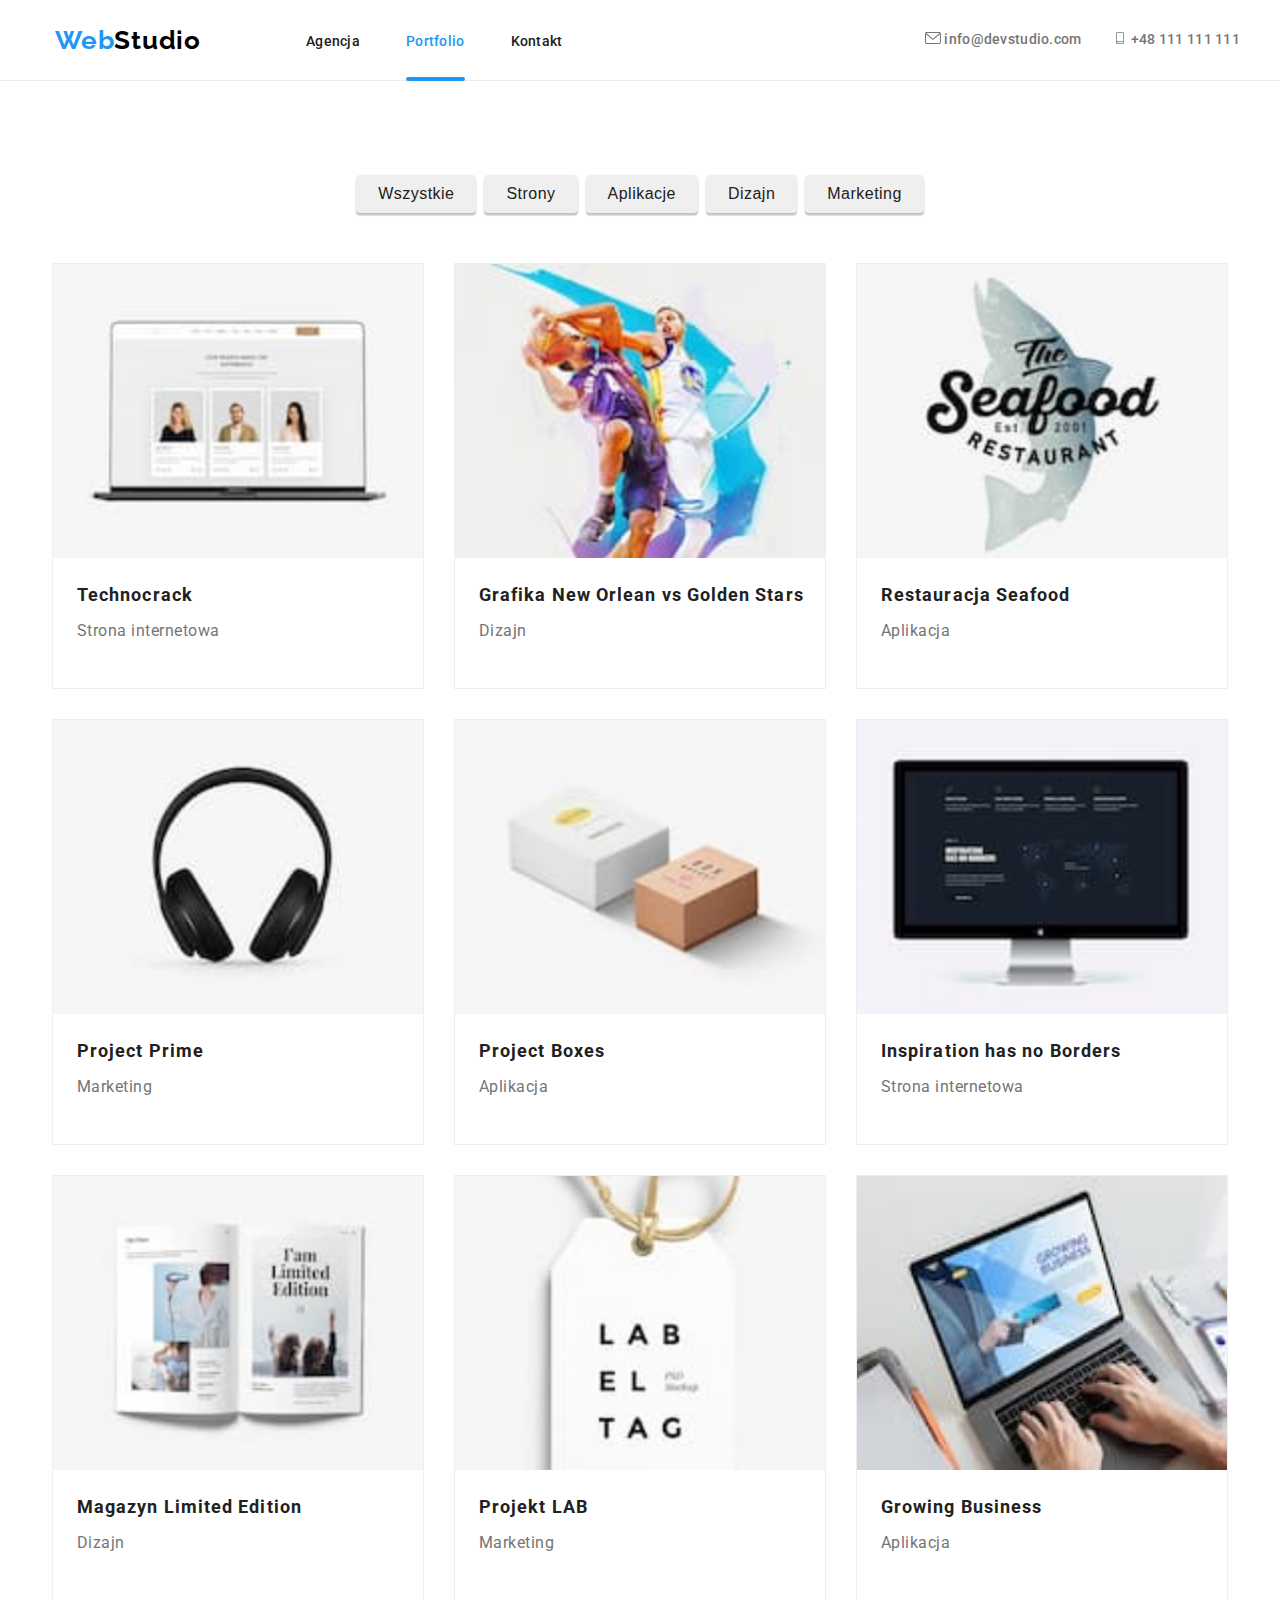
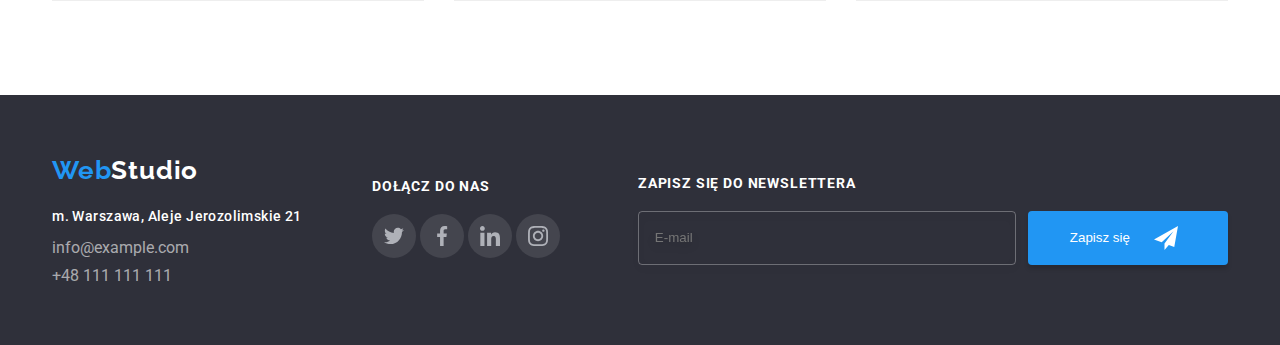
==== commit 6e9b5069: "portfolio pictures" ====
--- a/portfolio.html
+++ b/portfolio.html
@@ -99,26 +99,24 @@
             <li class="cards__item">
               <picture class="cards__wrapper">
                 <source class="cadrs__pic"
-                 srcset="images/portfolio/a185.jpg 185w,
-                 images/portfolio/a370.jpg 370w" 
-                 media="(min-width: 1200px)" 
-                 sizes="(min-width: 2400px) ,
-                 185px"
-                 width="100%">
-                <source class="cadrs__pic"
-                srcset="images/portfolio/a370.jpg 370w, 
-                images/portfolio/a738.jpg 738w" 
-                media="(max-width: 1199px)" 
-                sizes="(min-width: 960px) 738px, 370px">
-                <source class="cadrs__pic"
-                srcset="images/portfolio/a370.jpg 370w, 
-                images/portfolio/a738.jpg 738w" 
-                media="(max-width: 766px)" 
-                sizes="(min-width: 766px) 738px, 370px">
+                srcset="images/portfolio/a185.jpg 185w,
+                images/portfolio/a370.jpg 370w" 
+                media="(min-width: 1200px)" 
+                sizes="(max-width: 2399px) 185px,
+                370px"
+                width="400vw">
+                <source class="cadrs__pic"
+                srcset="images/portfolio/a738.jpg 738w" 
+                media="((max-width: 1199px) and (min-width: 767px))" 
+                sizes="(min-width: 1199px) 100vw">
+                <source class="cadrs__pic"
+                srcset="images/portfolio/a738.jpg 738w" 
+                media="(max-width: 766px)" 
+                sizes="(min-width: 766px) 100vw">
                 <img class="cadrs__pic"
                 src="images/portfolio/a370.jpg" 
                 alt="Laptop z otwartą stroną technocrack"
-                sizes="737px">
+                sizes="100vw">
               </picture>
                 <div class="cadrs__description">
                   <h3 class="cards__label">Technocrack</h3>
@@ -132,28 +130,26 @@
             </li>
             <li class="cards__item">
               <picture class="cards__wrapper cards__wrapper--moved">
-                <source class="cadrs__pic"
-                 srcset="images/portfolio/b185.jpg 185w,
-                 images/portfolio/b370.jpg 370w" 
-                 media="(min-width: 1200px)" 
-                 sizes="(min-width: 2400px) ,
-                 185px"
-                 width="100%">
-                <source class="cadrs__pic"
-                srcset="images/portfolio/b370.jpg 370w, 
-                images/portfolio/b738.jpg 738w" 
-                media="(max-width: 1199px)" 
-                sizes="(min-width: 960px) 738px, 370px">
-                <source class="cadrs__pic"
-                srcset="images/portfolio/b370.jpg 370w, 
-                images/portfolio/b738.jpg 738w" 
-                media="(max-width: 766px)" 
-                sizes="(min-width: 766px) 738px, 370px">
-                <img class="cadrs__pic"
-                src="images/portfolio/b370.jpg" 
-                alt="Laptop z otwartą stroną technocrack"
-                sizes="737px">
-              </picture>
+                  <source class="cadrs__pic"
+                  srcset="images/portfolio/b185.jpg 185w,
+                  images/portfolio/b370.jpg 370w" 
+                  media="(min-width: 1200px)" 
+                  sizes="(max-width: 2399px) 185px,
+                  370px"
+                  width="400vw">
+                  <source class="cadrs__pic"
+                  srcset="images/portfolio/b738.jpg 738w" 
+                  media="((max-width: 1199px) and (min-width: 767px))" 
+                  sizes="(min-width: 1199px) 100vw">
+                  <source class="cadrs__pic"
+                  srcset="images/portfolio/b738.jpg 738w" 
+                  media="(max-width: 766px)" 
+                  sizes="(min-width: 766px) 100vw">
+                  <img class="cadrs__pic"
+                  src="images/portfolio/b370.jpg" 
+                  alt="Laptop z otwartą stroną technocrack"
+                  sizes="100vw">
+                </picture>
               <h3 class="cards__label">Grafika New Orlean vs Golden Stars</h3>
               <p class="cards__sublabel">Dizajn</p>
               <div class="cards__overlay">
@@ -165,27 +161,25 @@
             <li class="cards__item">
               <picture class="cards__wrapper">
                 <source class="cadrs__pic"
-                 srcset="images/portfolio/c185.jpg 185w,
-                 images/portfolio/c370.jpg 370w" 
-                 media="(min-width: 1200px)" 
-                 sizes="(min-width: 2400px),
-                 185px"
-                 width="100%">
-                <source class="cadrs__pic"
-                srcset="images/portfolio/c370.jpg 370w, 
-                images/portfolio/c738.jpg 738w" 
-                media="(max-width: 1199px)" 
-                sizes="(min-width: 1199px) 738px, 
-                (min-width:767px) 370px">
-                <source class="cadrs__pic"
-                srcset="images/portfolio/c370.jpg 370w, 
-                images/portfolio/c738.jpg 738w" 
-                media="(max-width: 766px)" 
-                sizes="(min-width: 766px) 738px, 370px">
+                srcset="images/portfolio/c185.jpg 185w,
+                images/portfolio/c370.jpg 370w" 
+                media="(min-width: 1200px)" 
+                sizes="(max-width: 2399px) 185px,
+                370px"
+                width="400vw">
+                <source class="cadrs__pic"
+                srcset="images/portfolio/c738.jpg 738w" 
+                media="((max-width: 1199px) and (min-width: 767px))" 
+                sizes="(min-width: 1199px) 100vw">
+                <source class="cadrs__pic"
+                srcset="images/portfolio/c738.jpg 738w" 
+                media="(max-width: 766px)" 
+                sizes="(min-width: 766px) 100vw">
                 <img class="cadrs__pic"
                 src="images/portfolio/c370.jpg" 
                 alt="Laptop z otwartą stroną technocrack"
-                sizes="738px">
+                sizes="100vw">
+              </picture>
               </picture>
             <h3 class="cards__label">Restauracja Seafood</h3>
               <p class="cards__sublabel">Aplikacja</p>
@@ -198,26 +192,24 @@
             <li class="cards__item">
               <picture class="cards__wrapper">
                 <source class="cadrs__pic"
-                 srcset="images/portfolio/d185.jpg 185w,
-                 images/portfolio/d370.jpg 370w" 
-                 media="(min-width: 1200px)" 
-                 sizes="(min-width: 2400px) ,
-                 185px"
-                 width="100%">
-                <source class="cadrs__pic"
-                srcset="images/portfolio/d370.jpg 370w, 
-                images/portfolio/d738.jpg 738w" 
-                media="(max-width: 1199px)" 
-                sizes="(min-width: 768px) 738px, 370px">
-                <source class="cadrs__pic"
-                srcset="images/portfolio/d370.jpg 370w, 
-                images/portfolio/d738.jpg 738w" 
-                media="(max-width: 766px)" 
-                sizes="(min-width: 766px) 738px, 370px">
+                srcset="images/portfolio/d185.jpg 185w,
+                images/portfolio/d370.jpg 370w" 
+                media="(min-width: 1200px)" 
+                sizes="(max-width: 2399px) 185px,
+                370px"
+                width="400vw">
+                <source class="cadrs__pic"
+                srcset="images/portfolio/d738.jpg 738w" 
+                media="((max-width: 1199px) and (min-width: 767px))" 
+                sizes="(min-width: 1199px) 100vw">
+                <source class="cadrs__pic"
+                srcset="images/portfolio/d738.jpg 738w" 
+                media="(max-width: 766px)" 
+                sizes="(min-width: 766px) 100vw">
                 <img class="cadrs__pic"
                 src="images/portfolio/d370.jpg" 
                 alt="Laptop z otwartą stroną technocrack"
-                sizes="737px">
+                sizes="100vw">
               </picture>
               <h3 class="cards__label">Project Prime</h3>
               <p class="cards__sublabel">Marketing</p>
@@ -230,26 +222,24 @@
             <li class="cards__item">
               <picture class="cards__wrapper">
                 <source class="cadrs__pic"
-                 srcset="images/portfolio/e185.jpg 185w,
-                 images/portfolio/e370.jpg 370w" 
-                 media="(min-width: 1200px)" 
-                 sizes="(min-width: 2400px) ,
-                 185px"
-                 width="100%">
-                <source class="cadrs__pic"
-                srcset="images/portfolio/e370.jpg 370w, 
-                images/portfolio/e738.jpg 738w" 
-                media="(max-width: 1199px)" 
-                sizes="(min-width: 960px) 738px, 370px">
-                <source class="cadrs__pic"
-                srcset="images/portfolio/e370.jpg 370w, 
-                images/portfolio/e738.jpg 738w" 
-                media="(max-width: 766px)" 
-                sizes="(min-width: 766px) 738px, 370px">
+                srcset="images/portfolio/e185.jpg 185w,
+                images/portfolio/e370.jpg 370w" 
+                media="(min-width: 1200px)" 
+                sizes="(max-width: 2399px) 185px,
+                370px"
+                width="400vw">
+                <source class="cadrs__pic"
+                srcset="images/portfolio/e738.jpg 738w" 
+                media="((max-width: 1199px) and (min-width: 767px))" 
+                sizes="(min-width: 1199px) 100vw">
+                <source class="cadrs__pic"
+                srcset="images/portfolio/e738.jpg 738w" 
+                media="(max-width: 766px)" 
+                sizes="(min-width: 766px) 100vw">
                 <img class="cadrs__pic"
                 src="images/portfolio/e370.jpg" 
                 alt="Laptop z otwartą stroną technocrack"
-                sizes="737px">
+                sizes="100vw">
               </picture>
               <h3 class="cards__label" >Project Boxes</h3>
               <p class="cards__sublabel">Aplikacja</p>
@@ -262,26 +252,24 @@
             <li class="cards__item">
               <picture class="cards__wrapper">
                 <source class="cadrs__pic"
-                 srcset="images/portfolio/f185.jpg 185w,
-                 images/portfolio/f370.jpg 370w" 
-                 media="(min-width: 1200px)" 
-                 sizes="(min-width: 2400px) ,
-                 185px"
-                 width="100%">
-                <source class="cadrs__pic"
-                srcset="images/portfolio/f370.jpg 370w, 
-                images/portfolio/f738.jpg 738w" 
-                media="(max-width: 1199px)" 
-                sizes="(min-width: 960px) 738px, 370px">
-                <source class="cadrs__pic"
-                srcset="images/portfolio/f370.jpg 370w, 
-                images/portfolio/f738.jpg 738w" 
-                media="(max-width: 766px)" 
-                sizes="(min-width: 766px) 738px, 370px">
+                srcset="images/portfolio/f185.jpg 185w,
+                images/portfolio/f370.jpg 370w" 
+                media="(min-width: 1200px)" 
+                sizes="(max-width: 2399px) 185px,
+                370px"
+                width="400vw">
+                <source class="cadrs__pic"
+                srcset="images/portfolio/f738.jpg 738w" 
+                media="((max-width: 1199px) and (min-width: 767px))" 
+                sizes="(min-width: 1199px) 100vw">
+                <source class="cadrs__pic"
+                srcset="images/portfolio/f738.jpg 738w" 
+                media="(max-width: 766px)" 
+                sizes="(min-width: 766px) 100vw">
                 <img class="cadrs__pic"
                 src="images/portfolio/f370.jpg" 
                 alt="Laptop z otwartą stroną technocrack"
-                sizes="737px">
+                sizes="100vw">
               </picture>
               <h3 class="cards__label">Inspiration has no Borders</h3>
               <p class="cards__sublabel">Strona internetowa</p>
@@ -294,26 +282,24 @@
             <li class="cards__item">
               <picture class="cards__wrapper">
                 <source class="cadrs__pic"
-                 srcset="images/portfolio/g185.jpg 185w,
-                 images/portfolio/g370.jpg 370w" 
-                 media="(min-width: 1200px)" 
-                 sizes="(min-width: 2400px) ,
-                 185px"
-                 width="100%">
-                <source class="cadrs__pic"
-                srcset="images/portfolio/a370.jpg 370w, 
-                images/portfolio/g738.jpg 738w" 
-                media="(max-width: 1199px)" 
-                sizes="(min-width: 960px) 738px, 370px">
-                <source class="cadrs__pic"
-                srcset="images/portfolio/g370.jpg 370w, 
-                images/portfolio/g738.jpg 738w" 
-                media="(max-width: 766px)" 
-                sizes="(min-width: 766px) 738px, 370px">
+                srcset="images/portfolio/g185.jpg 185w,
+                images/portfolio/g370.jpg 370w" 
+                media="(min-width: 1200px)" 
+                sizes="(max-width: 2399px) 185px,
+                370px"
+                width="400vw">
+                <source class="cadrs__pic"
+                srcset="images/portfolio/g738.jpg 738w" 
+                media="((max-width: 1199px) and (min-width: 767px))" 
+                sizes="(min-width: 1199px) 100vw">
+                <source class="cadrs__pic"
+                srcset="images/portfolio/g738.jpg 738w" 
+                media="(max-width: 766px)" 
+                sizes="(min-width: 766px) 100vw">
                 <img class="cadrs__pic"
                 src="images/portfolio/g370.jpg" 
                 alt="Laptop z otwartą stroną technocrack"
-                sizes="737px">
+                sizes="100vw">
               </picture>
               <h3 class="cards__label">Magazyn Limited Edition</h3>
               <p class="cards__sublabel">Dizajn</p>
@@ -326,26 +312,24 @@
             <li class="cards__item">
               <picture class="cards__wrapper">
                 <source class="cadrs__pic"
-                 srcset="images/portfolio/h185.jpg 185w,
-                 images/portfolio/h370.jpg 370w" 
-                 media="(min-width: 1200px)" 
-                 sizes="(min-width: 2400px) ,
-                 185px"
-                 width="100%">
-                <source class="cadrs__pic"
-                srcset="images/portfolio/h370.jpg 370w, 
-                images/portfolio/h738.jpg 738w" 
-                media="(max-width: 1199px)" 
-                sizes="(min-width: 960px) 738px, 370px">
-                <source class="cadrs__pic"
-                srcset="images/portfolio/h370.jpg 370w, 
-                images/portfolio/h738.jpg 738w" 
-                media="(max-width: 766px)" 
-                sizes="(min-width: 766px) 738px, 370px">
+                srcset="images/portfolio/h185.jpg 185w,
+                images/portfolio/h370.jpg 370w" 
+                media="(min-width: 1200px)" 
+                sizes="(max-width: 2399px) 185px,
+                370px"
+                width="400vw">
+                <source class="cadrs__pic"
+                srcset="images/portfolio/h738.jpg 738w" 
+                media="((max-width: 1199px) and (min-width: 767px))" 
+                sizes="(min-width: 1199px) 100vw">
+                <source class="cadrs__pic"
+                srcset="images/portfolio/h738.jpg 738w" 
+                media="(max-width: 766px)" 
+                sizes="(min-width: 766px) 100vw">
                 <img class="cadrs__pic"
                 src="images/portfolio/h370.jpg" 
                 alt="Laptop z otwartą stroną technocrack"
-                sizes="737px">
+                sizes="100vw">
               </picture>
               <h3 class="cards__label">Projekt LAB</h3>
               <p class="cards__sublabel">Marketing</p>
@@ -357,25 +341,22 @@
             </li>
             <li class="cards__item">
               <picture class="cards__wrapper cards__wrapper--cover">
-                <source class="cadrs__pic cadrs__pic"
-                 srcset="images/portfolio/i185.jpg 185w,
-                 images/portfolio/i370.jpg 370w" 
-                 media="(min-width: 1200px)" 
-                 sizes="(min-width: 2400px) 370px,
-                 185px"
-                 height="100%">
-                <source
-                srcset="images/portfolio/i370.jpg 370w, 
-                images/portfolio/i738.jpg 738w" 
-                media="(max-width: 1199px)" 
-                sizes="(min-width: 960px) 738px, 370px"
-                >
-                <source class="cadrs__pic"
-                srcset="images/portfolio/i370.jpg 370w, 
-                images/portfolio/i738.jpg 738w" 
-                media="(max-width: 766px)" 
-                sizes="(min-width: 766px) 738px, 370px">
-                <img
+                <source class="cadrs__pic"
+                srcset="images/portfolio/i185.jpg 185w,
+                images/portfolio/i370.jpg 370w" 
+                media="(min-width: 1200px)" 
+                sizes="(max-width: 2399px) 185px,
+                370px"
+                width="400vw">
+                <source class="cadrs__pic"
+                srcset="images/portfolio/i738.jpg 738w" 
+                media="((max-width: 1199px) and (min-width: 767px))" 
+                sizes="(min-width: 1199px) 100vw">
+                <source class="cadrs__pic"
+                srcset="images/portfolio/i738.jpg 738w" 
+                media="(max-width: 766px)" 
+                sizes="(min-width: 766px) 100vw">
+                <img class="cadrs__pic"
                 src="images/portfolio/i370.jpg" 
                 alt="Laptop z otwartą stroną technocrack"
                 sizes="100vw">
--- a/css/main.min.css
+++ b/css/main.min.css
@@ -1 +1 @@
-h1,h2,h3,h4,h5{margin:0}h2{font-family:"Roboto",sans-serif;font-style:normal;font-weight:700;font-size:28px;line-height:1.18;letter-spacing:.06em;text-align:center;margin-bottom:50px}@media screen and (min-width: 1199px){h2{font-family:"Roboto",sans-serif;font-style:normal;font-weight:700;font-size:36px;line-height:1.667;letter-spacing:.06em}}h5{font-family:"Roboto",sans-serif;font-style:normal;font-weight:700;font-size:14px;line-height:1.143;letter-spacing:.06em;text-transform:uppercase;color:#fff;margin-bottom:20px}ul,ol{margin:0;padding:0}p{margin:0}img{display:block;max-width:100%;height:auto}.link{text-decoration:none}.list{list-style-type:none}.socials__list{display:-webkit-box;display:-ms-flexbox;display:flex;gap:10px}.socials__icon{display:inline-block;width:44px;height:44px;border-radius:50%;background:rgba(255,255,255,.1);-webkit-transition-property:background-color;transition-property:background-color;-webkit-transition-duration:250ms;transition-duration:250ms;-webkit-transition-timing-function:cubic-bezier(0.4, 0, 0.2, 1);transition-timing-function:cubic-bezier(0.4, 0, 0.2, 1)}.socials__icon:hover,.socials__icon:focus{background-color:#2196f3}.socials__svg{fill:#afb1b8;-webkit-transition-property:fill;transition-property:fill;-webkit-transition-duration:250ms;transition-duration:250ms;-webkit-transition-timing-function:cubic-bezier(0.4, 0, 0.2, 1);transition-timing-function:cubic-bezier(0.4, 0, 0.2, 1)}.socials__svg:hover,.socials__svg:focus{fill:#fff}h1,h2,h3,h4,h5{margin:0}h2{font-family:"Roboto",sans-serif;font-style:normal;font-weight:700;font-size:28px;line-height:1.18;letter-spacing:.06em;text-align:center;margin-bottom:50px}@media screen and (min-width: 1199px){h2{font-family:"Roboto",sans-serif;font-style:normal;font-weight:700;font-size:36px;line-height:1.667;letter-spacing:.06em}}h5{font-family:"Roboto",sans-serif;font-style:normal;font-weight:700;font-size:14px;line-height:1.143;letter-spacing:.06em;text-transform:uppercase;color:#fff;margin-bottom:20px}ul,ol{margin:0;padding:0}p{margin:0}img{display:block;max-width:100%;height:auto}.link{text-decoration:none}.list{list-style-type:none}.container{min-width:480px;padding:0 15px;margin:0 auto}@media screen and (min-width: 1199px){.container{max-width:1200px}}body{font-family:"Roboto",sans-serif;color:#212121;padding:0;margin:0}.section{padding:94px 0}.container{min-width:480px;padding:0 15px;margin:0 auto}@media screen and (min-width: 1199px){.container{max-width:1200px}}body{font-family:"Roboto",sans-serif;color:#212121;padding:0;margin:0}.section{padding:94px 0}h1,h2,h3,h4,h5{margin:0}h2{font-family:"Roboto",sans-serif;font-style:normal;font-weight:700;font-size:28px;line-height:1.18;letter-spacing:.06em;text-align:center;margin-bottom:50px}@media screen and (min-width: 1199px){h2{font-family:"Roboto",sans-serif;font-style:normal;font-weight:700;font-size:36px;line-height:1.667;letter-spacing:.06em}}h5{font-family:"Roboto",sans-serif;font-style:normal;font-weight:700;font-size:14px;line-height:1.143;letter-spacing:.06em;text-transform:uppercase;color:#fff;margin-bottom:20px}ul,ol{margin:0;padding:0}p{margin:0}img{display:block;max-width:100%;height:auto}.link{text-decoration:none}.list{list-style-type:none}.socials__list{display:-webkit-box;display:-ms-flexbox;display:flex;gap:10px}.socials__icon{display:inline-block;width:44px;height:44px;border-radius:50%;background:rgba(255,255,255,.1);-webkit-transition-property:background-color;transition-property:background-color;-webkit-transition-duration:250ms;transition-duration:250ms;-webkit-transition-timing-function:cubic-bezier(0.4, 0, 0.2, 1);transition-timing-function:cubic-bezier(0.4, 0, 0.2, 1)}.socials__icon:hover,.socials__icon:focus{background-color:#2196f3}.socials__svg{fill:#afb1b8;-webkit-transition-property:fill;transition-property:fill;-webkit-transition-duration:250ms;transition-duration:250ms;-webkit-transition-timing-function:cubic-bezier(0.4, 0, 0.2, 1);transition-timing-function:cubic-bezier(0.4, 0, 0.2, 1)}.socials__svg:hover,.socials__svg:focus{fill:#fff}.container{min-width:480px;padding:0 15px;margin:0 auto}@media screen and (min-width: 1199px){.container{max-width:1200px}}body{font-family:"Roboto",sans-serif;color:#212121;padding:0;margin:0}.section{padding:94px 0}.title{background-color:#2f303a;padding:200px 0;background-image:url("/images/Img4t.jpg");background-size:1125px;background-position:50% 50%}@media screen and (min-device-pixel-ratio: 2),screen and (-webkit-min-device-pixel-ratio: 2),screen and (min-resolution: 192dpi),screen and (min-resolution: 2dppx){.title{background-image:url("/images/Img4t@2x.jpg")}}@media screen and (min-width: 1199px){.title{background-image:url("/images/Img4d.jpg");background-size:1600px}}@media screen and (min-width: 1199px)and (min-device-pixel-ratio: 2),screen and (min-width: 1199px)and (-webkit-min-device-pixel-ratio: 2),screen and (min-width: 1199px)and (min-resolution: 192dpi),screen and (min-width: 1199px)and (min-resolution: 2dppx){.title{background-image:url("/images/Img4d@2x.jpg")}}.title__container{text-align:center}.title__content{color:#fff;font-weight:900;font-size:26px;letter-spacing:.06em;line-height:1.36;margin-bottom:30px;text-align:center;text-transform:uppercase}@media screen and (min-width: 1199px){.title__content{font-size:44px}}.title__btn{background-color:#2196f3;border:none;border-radius:4px;-webkit-box-shadow:0px 4px 4px rgba(0,0,0,.15);box-shadow:0px 4px 4px rgba(0,0,0,.15);color:#fff;cursor:pointer;font-family:"Roboto",sans-serif;font-style:normal;font-weight:700;font-size:16px;line-height:30px;letter-spacing:.06em;letter-spacing:.03em;padding:10px 41px;margin-left:auto}.paragraphs{margin-bottom:94px}.paragraphs__list{gap:30px}@media screen and (min-width: 767px){.paragraphs__list{display:grid;grid-template-columns:auto auto}}@media screen and (min-width: 1199px){.paragraphs__list{grid-template-columns:auto auto auto auto}}.paragraphs__item{color:#757575;font-family:"Roboto",sans-serif;font-style:normal;font-weight:400;font-size:14px;line-height:1.71;letter-spacing:.03em;-webkit-box-pack:center;-ms-flex-pack:center;justify-content:center;text-align:justify;margin-bottom:94px;width:100%}.paragraphs__icon{height:120px;padding-left:calc(50% - 135px);background-color:#f5f4fa;border-radius:4px}.paragraphs__title{font-family:"Roboto",sans-serif;font-style:normal;font-weight:700;font-size:14px;line-height:1.143;letter-spacing:.06em;margin-top:30px;padding-bottom:10px;text-align:center;text-transform:uppercase;color:#212121}@media screen and (min-width: 767px){.paragraphs__title{text-align:left}}.activities{display:none}@media screen and (min-width: 1199px){.activities{display:block}}.activities__list{display:-webkit-box;display:-ms-flexbox;display:flex;-webkit-box-pack:center;-ms-flex-pack:center;justify-content:center;gap:30px}.activities__item{height:294px}.activities__tag{text-align:center;-webkit-box-align:center;-ms-flex-align:center;align-items:center;width:370px;background:rgba(47,48,58,.8);position:relative;top:-70px;padding:27px 0 27px 0}.activities__content{font-family:"Roboto",sans-serif;font-style:normal;font-weight:700;font-size:14px;line-height:16px;letter-spacing:.06em;color:#fff;text-align:center;text-transform:uppercase}.team{background:#f5f4fa}.team__list{-webkit-box-pack:center;-ms-flex-pack:center;justify-content:center;gap:30px;padding:0 15px}@media screen and (min-width: 767px){.team__list{display:grid;grid-template-columns:50% 50%}}@media screen and (min-width: 1199px){.team__list{display:-webkit-box;display:-ms-flexbox;display:flex}}.team__item{background:#fff;border-radius:0 0 4px 4px;-webkit-box-shadow:0px 1px 3px rgba(0,0,0,.12),0px 1px 1px rgba(0,0,0,.14),0px 2px 1px rgba(0,0,0,.2);box-shadow:0px 1px 3px rgba(0,0,0,.12),0px 1px 1px rgba(0,0,0,.14),0px 2px 1px rgba(0,0,0,.2);color:#757575;font-family:"Roboto",sans-serif;font-style:normal;font-weight:400;font-size:16px;line-height:1.19;letter-spacing:.03em;padding-bottom:30px;text-align:center;-ms-flex-line-pack:center;align-content:center}.team__item img{margin:0 auto;width:100%}.team__name{font-family:"Roboto",sans-serif;font-style:normal;font-weight:500;font-size:16px;line-height:1.19;letter-spacing:.03em;color:#212121;margin-top:30px;margin-bottom:10px}.team .socials{margin-top:16px}.clients__list{display:grid;justify-items:center;grid-template-columns:auto auto;gap:30px}@media screen and (min-width: 767px){.clients__list{grid-template-columns:auto auto auto}}@media screen and (min-width: 1199px){.clients__list{display:-webkit-box;display:-ms-flexbox;display:flex}}.clients__item{width:170px;height:92px;border:1px solid #afb1b8;border-radius:4px;fill:#afb1b8;-webkit-transition-property:fill border;transition-property:fill border;-webkit-transition-duration:250ms;transition-duration:250ms;-webkit-transition-timing-function:cubic-bezier(0.4, 0, 0.2, 1);transition-timing-function:cubic-bezier(0.4, 0, 0.2, 1)}.clients__item:hover,.clients__item:focus{fill:#2196f3;border:1px solid #2196f3}.menu-container{position:fixed;top:0;left:0;width:100vw;height:100vh;padding:32px;background-color:#fff;z-index:999;-webkit-transform:translateX(100%);transform:translateX(100%);-webkit-transition:-webkit-transform 250ms ease-in-out;transition:-webkit-transform 250ms ease-in-out;transition:transform 250ms ease-in-out;transition:transform 250ms ease-in-out, -webkit-transform 250ms ease-in-out}.menu-container .menu-toggle{border:none;background:none;position:absolute;top:30px;right:90px;fill:#000;cursor:pointer}.menu-container__list{padding:0;margin:0;list-style:none}.menu-container__link{display:block;padding:10px;color:#000;text-decoration:none;font-family:"Roboto",sans-serif;font-style:normal;font-weight:500;font-size:40px;line-height:1.175;letter-spacing:.03em;letter-spacing:.02em}.menu-container__link:hover,.menu-container__link:focus{color:#2196f3}.menu-container__contacts{padding-top:38.568vh;padding-bottom:37px}.menu-container__contact{padding-left:8px;padding-bottom:27px}.menu-container__contact:first-child .link{color:#2196f3;font-family:"Roboto",sans-serif;font-style:normal;font-weight:500;font-size:34px;line-height:1.18;letter-spacing:.03em;letter-spacing:.02em}.menu-container__contact:last-child .link{color:#757575;font-family:"Roboto",sans-serif;font-style:normal;font-weight:500;font-size:24px;line-height:1.17;letter-spacing:.03em;letter-spacing:.02em}.menu-container__socials{display:-webkit-box;display:-ms-flexbox;display:flex}.menu-container__socials li{display:-webkit-box;display:-ms-flexbox;display:flex;-ms-flex-wrap:nowrap;flex-wrap:nowrap}.menu-container__socials li:not(:last-child)::after{content:"";height:22px;width:1px;background-color:rgba(33,33,33,.2);position:relative;display:block;margin-right:10px}.menu-container__social{margin-right:9px;color:#2196f3;font-family:"Roboto",sans-serif;font-style:normal;font-weight:500;font-size:18px;line-height:1.33;letter-spacing:.03em;letter-spacing:.02em}.menu-container.is-open{-webkit-transform:translateX(0);transform:translateX(0)}header{border-bottom:1px solid #ececec;padding:0 auto}header .container{display:-webkit-box;display:-ms-flexbox;display:flex;-webkit-box-align:center;-ms-flex-align:center;align-items:center;height:80px}.navigation{padding:0 15px;display:-webkit-box;display:-ms-flexbox;display:flex;-webkit-box-pack:justify;-ms-flex-pack:justify;justify-content:space-between;width:100%}@media screen and (min-width: 767px){.navigation{-webkit-box-pack:right;-ms-flex-pack:right;justify-content:right;width:auto}}.navigation__logo{font-family:"Raleway","Roboto",sans-serif;font-weight:700;font-size:26px;line-height:1,192;letter-spacing:.03em;color:#000;cursor:pointer}.navigation__logo--color-blue{color:#2196f3}.navigation .menu-toggle{fill:#212121;background:none;border:none;cursor:pointer;margin-left:auto}@media screen and (min-width: 767px){.navigation .menu-toggle{margin-left:0}}.navigation .menu-toggle:hover,.navigation .menu-toggle:focus{fill:#2196f3}.navigation__list{display:none;-webkit-box-align:center;-ms-flex-align:center;align-items:center;gap:46px}@media screen and (min-width: 767px){.navigation__list{margin-left:59px}}@media screen and (min-width: 1199px){.navigation__list{margin-left:69px}}.navigation__link{font-family:"Roboto",sans-serif;font-style:normal;font-weight:500;font-size:14px;line-height:1.172;letter-spacing:.03em;letter-spacing:.02em;cursor:pointer;position:relative;top:2px;-webkit-transition-property:color;transition-property:color;-webkit-transition-duration:250ms;transition-duration:250ms;-webkit-transition-timing-function:cubic-bezier(0.4, 0, 0.2, 1);transition-timing-function:cubic-bezier(0.4, 0, 0.2, 1)}.navigation__link:visited{color:#212121}.navigation__link::after{content:"";display:block;height:4px;border-radius:2px;background-color:rgba(0,0,0,0);position:relative;top:27px;-webkit-transition-property:background-color;transition-property:background-color;-webkit-transition-duration:250ms;transition-duration:250ms;-webkit-transition-timing-function:cubic-bezier(0.4, 0, 0.2, 1);transition-timing-function:cubic-bezier(0.4, 0, 0.2, 1)}.navigation__link:hover,.navigation__link:focus{color:#2196f3}.navigation__link:hover::after,.navigation__link:focus::after{background-color:#2196f3}.navigation__item--current .navigation__link{color:#2196f3}.navigation__item--current .navigation__link::after{background-color:#2196f3}.contacts{display:none;margin-left:auto;gap:50px;font-family:"Roboto",sans-serif;font-style:normal;font-weight:500;font-size:14px;line-height:1.423;letter-spacing:.03em;letter-spacing:.02em;color:#757575}@media(min-width: 767px){.contacts{-webkit-box-orient:vertical;-webkit-box-direction:normal;-ms-flex-direction:column;flex-direction:column;gap:10px;display:-webkit-box;display:-ms-flexbox;display:flex}}@media(min-width: 1199px){.contacts{-webkit-box-orient:horizontal;-webkit-box-direction:normal;-ms-flex-direction:row;flex-direction:row;gap:30px}}.contacts__item .contacts__link{color:#757575;fill:#757575;-webkit-transition-property:color fill;transition-property:color fill;-webkit-transition-duration:250ms;transition-duration:250ms;-webkit-transition-timing-function:cubic-bezier(0.4, 0, 0.2, 1);transition-timing-function:cubic-bezier(0.4, 0, 0.2, 1)}.contacts__item:hover .contacts__link,.contacts__item:focus .contacts__link{color:#2196f3;fill:#2196f3}@media(min-width: 767px){.navigation__list{display:-webkit-box;display:-ms-flexbox;display:flex}.menu-toggle{position:relative;top:-300px}}h1,h2,h3,h4,h5{margin:0}h2{font-family:"Roboto",sans-serif;font-style:normal;font-weight:700;font-size:28px;line-height:1.18;letter-spacing:.06em;text-align:center;margin-bottom:50px}@media screen and (min-width: 1199px){h2{font-family:"Roboto",sans-serif;font-style:normal;font-weight:700;font-size:36px;line-height:1.667;letter-spacing:.06em}}h5{font-family:"Roboto",sans-serif;font-style:normal;font-weight:700;font-size:14px;line-height:1.143;letter-spacing:.06em;text-transform:uppercase;color:#fff;margin-bottom:20px}ul,ol{margin:0;padding:0}p{margin:0}img{display:block;max-width:100%;height:auto}.link{text-decoration:none}.list{list-style-type:none}.socials__list{display:-webkit-box;display:-ms-flexbox;display:flex;gap:10px}.socials__icon{display:inline-block;width:44px;height:44px;border-radius:50%;background:rgba(255,255,255,.1);-webkit-transition-property:background-color;transition-property:background-color;-webkit-transition-duration:250ms;transition-duration:250ms;-webkit-transition-timing-function:cubic-bezier(0.4, 0, 0.2, 1);transition-timing-function:cubic-bezier(0.4, 0, 0.2, 1)}.socials__icon:hover,.socials__icon:focus{background-color:#2196f3}.socials__svg{fill:#afb1b8;-webkit-transition-property:fill;transition-property:fill;-webkit-transition-duration:250ms;transition-duration:250ms;-webkit-transition-timing-function:cubic-bezier(0.4, 0, 0.2, 1);transition-timing-function:cubic-bezier(0.4, 0, 0.2, 1)}.socials__svg:hover,.socials__svg:focus{fill:#fff}.container{min-width:480px;padding:0 15px;margin:0 auto}@media screen and (min-width: 1199px){.container{max-width:1200px}}body{font-family:"Roboto",sans-serif;color:#212121;padding:0;margin:0}.section{padding:94px 0}.title{background-color:#2f303a;padding:200px 0;background-image:url("/images/Img4t.jpg");background-size:1125px;background-position:50% 50%}@media screen and (min-device-pixel-ratio: 2),screen and (-webkit-min-device-pixel-ratio: 2),screen and (min-resolution: 192dpi),screen and (min-resolution: 2dppx){.title{background-image:url("/images/Img4t@2x.jpg")}}@media screen and (min-width: 1199px){.title{background-image:url("/images/Img4d.jpg");background-size:1600px}}@media screen and (min-width: 1199px)and (min-device-pixel-ratio: 2),screen and (min-width: 1199px)and (-webkit-min-device-pixel-ratio: 2),screen and (min-width: 1199px)and (min-resolution: 192dpi),screen and (min-width: 1199px)and (min-resolution: 2dppx){.title{background-image:url("/images/Img4d@2x.jpg")}}.title__container{text-align:center}.title__content{color:#fff;font-weight:900;font-size:26px;letter-spacing:.06em;line-height:1.36;margin-bottom:30px;text-align:center;text-transform:uppercase}@media screen and (min-width: 1199px){.title__content{font-size:44px}}.title__btn{background-color:#2196f3;border:none;border-radius:4px;-webkit-box-shadow:0px 4px 4px rgba(0,0,0,.15);box-shadow:0px 4px 4px rgba(0,0,0,.15);color:#fff;cursor:pointer;font-family:"Roboto",sans-serif;font-style:normal;font-weight:700;font-size:16px;line-height:30px;letter-spacing:.06em;letter-spacing:.03em;padding:10px 41px;margin-left:auto}.paragraphs{margin-bottom:94px}.paragraphs__list{gap:30px}@media screen and (min-width: 767px){.paragraphs__list{display:grid;grid-template-columns:auto auto}}@media screen and (min-width: 1199px){.paragraphs__list{grid-template-columns:auto auto auto auto}}.paragraphs__item{color:#757575;font-family:"Roboto",sans-serif;font-style:normal;font-weight:400;font-size:14px;line-height:1.71;letter-spacing:.03em;-webkit-box-pack:center;-ms-flex-pack:center;justify-content:center;text-align:justify;margin-bottom:94px;width:100%}.paragraphs__icon{height:120px;padding-left:calc(50% - 135px);background-color:#f5f4fa;border-radius:4px}.paragraphs__title{font-family:"Roboto",sans-serif;font-style:normal;font-weight:700;font-size:14px;line-height:1.143;letter-spacing:.06em;margin-top:30px;padding-bottom:10px;text-align:center;text-transform:uppercase;color:#212121}@media screen and (min-width: 767px){.paragraphs__title{text-align:left}}.activities{display:none}@media screen and (min-width: 1199px){.activities{display:block}}.activities__list{display:-webkit-box;display:-ms-flexbox;display:flex;-webkit-box-pack:center;-ms-flex-pack:center;justify-content:center;gap:30px}.activities__item{height:294px}.activities__tag{text-align:center;-webkit-box-align:center;-ms-flex-align:center;align-items:center;width:370px;background:rgba(47,48,58,.8);position:relative;top:-70px;padding:27px 0 27px 0}.activities__content{font-family:"Roboto",sans-serif;font-style:normal;font-weight:700;font-size:14px;line-height:16px;letter-spacing:.06em;color:#fff;text-align:center;text-transform:uppercase}.team{background:#f5f4fa}.team__list{-webkit-box-pack:center;-ms-flex-pack:center;justify-content:center;gap:30px;padding:0 15px}@media screen and (min-width: 767px){.team__list{display:grid;grid-template-columns:50% 50%}}@media screen and (min-width: 1199px){.team__list{display:-webkit-box;display:-ms-flexbox;display:flex}}.team__item{background:#fff;border-radius:0 0 4px 4px;-webkit-box-shadow:0px 1px 3px rgba(0,0,0,.12),0px 1px 1px rgba(0,0,0,.14),0px 2px 1px rgba(0,0,0,.2);box-shadow:0px 1px 3px rgba(0,0,0,.12),0px 1px 1px rgba(0,0,0,.14),0px 2px 1px rgba(0,0,0,.2);color:#757575;font-family:"Roboto",sans-serif;font-style:normal;font-weight:400;font-size:16px;line-height:1.19;letter-spacing:.03em;padding-bottom:30px;text-align:center;-ms-flex-line-pack:center;align-content:center}.team__item img{margin:0 auto;width:100%}.team__name{font-family:"Roboto",sans-serif;font-style:normal;font-weight:500;font-size:16px;line-height:1.19;letter-spacing:.03em;color:#212121;margin-top:30px;margin-bottom:10px}.team .socials{margin-top:16px}.clients__list{display:grid;justify-items:center;grid-template-columns:auto auto;gap:30px}@media screen and (min-width: 767px){.clients__list{grid-template-columns:auto auto auto}}@media screen and (min-width: 1199px){.clients__list{display:-webkit-box;display:-ms-flexbox;display:flex}}.clients__item{width:170px;height:92px;border:1px solid #afb1b8;border-radius:4px;fill:#afb1b8;-webkit-transition-property:fill border;transition-property:fill border;-webkit-transition-duration:250ms;transition-duration:250ms;-webkit-transition-timing-function:cubic-bezier(0.4, 0, 0.2, 1);transition-timing-function:cubic-bezier(0.4, 0, 0.2, 1)}.clients__item:hover,.clients__item:focus{fill:#2196f3;border:1px solid #2196f3}.container{min-width:480px;padding:0 15px;margin:0 auto}@media screen and (min-width: 1199px){.container{max-width:1200px}}body{font-family:"Roboto",sans-serif;color:#212121;padding:0;margin:0}.section{padding:94px 0}h1,h2,h3,h4,h5{margin:0}h2{font-family:"Roboto",sans-serif;font-style:normal;font-weight:700;font-size:28px;line-height:1.18;letter-spacing:.06em;text-align:center;margin-bottom:50px}@media screen and (min-width: 1199px){h2{font-family:"Roboto",sans-serif;font-style:normal;font-weight:700;font-size:36px;line-height:1.667;letter-spacing:.06em}}h5{font-family:"Roboto",sans-serif;font-style:normal;font-weight:700;font-size:14px;line-height:1.143;letter-spacing:.06em;text-transform:uppercase;color:#fff;margin-bottom:20px}ul,ol{margin:0;padding:0}p{margin:0}img{display:block;max-width:100%;height:auto}.link{text-decoration:none}.list{list-style-type:none}.footer{background-color:#2f303a;padding:60px 0}.footer .container{display:grid;gap:8px;grid-template-columns:auto;-webkit-box-pack:center;-ms-flex-pack:center;justify-content:center;text-align:center}@media screen and (min-width: 767px)and (max-width: 1199px){.footer .container{grid-template-columns:auto auto;row-gap:60px;-webkit-column-gap:144px;-moz-column-gap:144px;column-gap:144px}}@media screen and (min-width: 1200px){.footer .container{display:-webkit-box;display:-ms-flexbox;display:flex;-webkit-box-orient:horizontal;-webkit-box-direction:normal;-ms-flex-direction:row;flex-direction:row;-webkit-box-align:center;-ms-flex-align:center;align-items:center;gap:0}}.footer .socials{margin:0 auto;margin-bottom:60px;text-align:center}@media screen and (min-width: 1200px){.footer .socials{text-align:left;max-width:206px;margin:0 70px}}.address{margin-bottom:60px}@media screen and (min-width: 1200px){.address{text-align:left;margin-bottom:0}}.address__logo{color:#fff}.address__list{display:grid;grid-template-columns:auto;gap:8px}@media screen and (min-width: 1200px){.address__list{gap:9px}}.address__contacts{color:#fff;margin-bottom:8px;margin-top:20px;font-family:"Roboto",sans-serif;font-style:normal;font-weight:500;font-size:14px;line-height:1.71;letter-spacing:.03em}@media screen and (min-width: 1200px){.address__contacts{margin-bottom:9px}}.address__link{color:rgba(255,255,255,.6);-webkit-transition-property:color;transition-property:color;-webkit-transition-duration:250ms;transition-duration:250ms;-webkit-transition-timing-function:cubic-bezier(0.4, 0, 0.2, 1);transition-timing-function:cubic-bezier(0.4, 0, 0.2, 1)}.address__link:hover,.address__link:focus{color:#2196f3}.newsletter{display:block}@media screen and (min-width: 767px){.newsletter{place-self:center;grid-column:span 2;grid-auto-flow:column}}@media screen and (min-width: 1199px){.newsletter{text-align:left;margin-left:8px}}.newsletter__form{display:-webkit-box;display:-ms-flexbox;display:flex;-webkit-box-orient:vertical;-webkit-box-direction:normal;-ms-flex-direction:column;flex-direction:column;gap:20px}@media screen and (min-width: 1199px){.newsletter__form{-webkit-box-orient:horizontal;-webkit-box-direction:normal;-ms-flex-direction:row;flex-direction:row;gap:12px}}.newsletter__input{width:358px;height:50px;background:rgba(0,0,0,0);border:1px solid rgba(255,255,255,.3);-webkit-filter:drop-shadow(0px 4px 4px rgba(0, 0, 0, 0.15));filter:drop-shadow(0px 4px 4px rgba(0, 0, 0, 0.15));border-radius:4px;padding-left:16px;-webkit-transition-property:border;transition-property:border;-webkit-transition-duration:250ms;transition-duration:250ms;-webkit-transition-timing-function:cubic-bezier(0.4, 0, 0.2, 1);transition-timing-function:cubic-bezier(0.4, 0, 0.2, 1)}.newsletter__input:hover,.newsletter__input:focus{border:1px solid #2196f3}.newsletter__btn{background-color:#2196f3;color:#fff;border:none;border-radius:4px;-webkit-box-shadow:0px 4px 4px rgba(0,0,0,.15);box-shadow:0px 4px 4px rgba(0,0,0,.15);width:200px;display:-webkit-box;display:-ms-flexbox;display:flex;-webkit-box-pack:left;-ms-flex-pack:left;justify-content:left;-webkit-box-align:center;-ms-flex-align:center;align-items:center;gap:24px;padding:10px 0;padding-left:42px;margin:0 auto;cursor:pointer}.container{min-width:480px;padding:0 15px;margin:0 auto}@media screen and (min-width: 1199px){.container{max-width:1200px}}body{font-family:"Roboto",sans-serif;color:#212121;padding:0;margin:0}.section{padding:94px 0}h1,h2,h3,h4,h5{margin:0}h2{font-family:"Roboto",sans-serif;font-style:normal;font-weight:700;font-size:28px;line-height:1.18;letter-spacing:.06em;text-align:center;margin-bottom:50px}@media screen and (min-width: 1199px){h2{font-family:"Roboto",sans-serif;font-style:normal;font-weight:700;font-size:36px;line-height:1.667;letter-spacing:.06em}}h5{font-family:"Roboto",sans-serif;font-style:normal;font-weight:700;font-size:14px;line-height:1.143;letter-spacing:.06em;text-transform:uppercase;color:#fff;margin-bottom:20px}ul,ol{margin:0;padding:0}p{margin:0}img{display:block;max-width:100%;height:auto}.link{text-decoration:none}.list{list-style-type:none}.socials__list{display:-webkit-box;display:-ms-flexbox;display:flex;gap:10px}.socials__icon{display:inline-block;width:44px;height:44px;border-radius:50%;background:rgba(255,255,255,.1);-webkit-transition-property:background-color;transition-property:background-color;-webkit-transition-duration:250ms;transition-duration:250ms;-webkit-transition-timing-function:cubic-bezier(0.4, 0, 0.2, 1);transition-timing-function:cubic-bezier(0.4, 0, 0.2, 1)}.socials__icon:hover,.socials__icon:focus{background-color:#2196f3}.socials__svg{fill:#afb1b8;-webkit-transition-property:fill;transition-property:fill;-webkit-transition-duration:250ms;transition-duration:250ms;-webkit-transition-timing-function:cubic-bezier(0.4, 0, 0.2, 1);transition-timing-function:cubic-bezier(0.4, 0, 0.2, 1)}.socials__svg:hover,.socials__svg:focus{fill:#fff}.container{min-width:480px;padding:0 15px;margin:0 auto}@media screen and (min-width: 1199px){.container{max-width:1200px}}body{font-family:"Roboto",sans-serif;color:#212121;padding:0;margin:0}.section{padding:94px 0}.title{background-color:#2f303a;padding:200px 0;background-image:url("/images/Img4t.jpg");background-size:1125px;background-position:50% 50%}@media screen and (min-device-pixel-ratio: 2),screen and (-webkit-min-device-pixel-ratio: 2),screen and (min-resolution: 192dpi),screen and (min-resolution: 2dppx){.title{background-image:url("/images/Img4t@2x.jpg")}}@media screen and (min-width: 1199px){.title{background-image:url("/images/Img4d.jpg");background-size:1600px}}@media screen and (min-width: 1199px)and (min-device-pixel-ratio: 2),screen and (min-width: 1199px)and (-webkit-min-device-pixel-ratio: 2),screen and (min-width: 1199px)and (min-resolution: 192dpi),screen and (min-width: 1199px)and (min-resolution: 2dppx){.title{background-image:url("/images/Img4d@2x.jpg")}}.title__container{text-align:center}.title__content{color:#fff;font-weight:900;font-size:26px;letter-spacing:.06em;line-height:1.36;margin-bottom:30px;text-align:center;text-transform:uppercase}@media screen and (min-width: 1199px){.title__content{font-size:44px}}.title__btn{background-color:#2196f3;border:none;border-radius:4px;-webkit-box-shadow:0px 4px 4px rgba(0,0,0,.15);box-shadow:0px 4px 4px rgba(0,0,0,.15);color:#fff;cursor:pointer;font-family:"Roboto",sans-serif;font-style:normal;font-weight:700;font-size:16px;line-height:30px;letter-spacing:.06em;letter-spacing:.03em;padding:10px 41px;margin-left:auto}.paragraphs{margin-bottom:94px}.paragraphs__list{gap:30px}@media screen and (min-width: 767px){.paragraphs__list{display:grid;grid-template-columns:auto auto}}@media screen and (min-width: 1199px){.paragraphs__list{grid-template-columns:auto auto auto auto}}.paragraphs__item{color:#757575;font-family:"Roboto",sans-serif;font-style:normal;font-weight:400;font-size:14px;line-height:1.71;letter-spacing:.03em;-webkit-box-pack:center;-ms-flex-pack:center;justify-content:center;text-align:justify;margin-bottom:94px;width:100%}.paragraphs__icon{height:120px;padding-left:calc(50% - 135px);background-color:#f5f4fa;border-radius:4px}.paragraphs__title{font-family:"Roboto",sans-serif;font-style:normal;font-weight:700;font-size:14px;line-height:1.143;letter-spacing:.06em;margin-top:30px;padding-bottom:10px;text-align:center;text-transform:uppercase;color:#212121}@media screen and (min-width: 767px){.paragraphs__title{text-align:left}}.activities{display:none}@media screen and (min-width: 1199px){.activities{display:block}}.activities__list{display:-webkit-box;display:-ms-flexbox;display:flex;-webkit-box-pack:center;-ms-flex-pack:center;justify-content:center;gap:30px}.activities__item{height:294px}.activities__tag{text-align:center;-webkit-box-align:center;-ms-flex-align:center;align-items:center;width:370px;background:rgba(47,48,58,.8);position:relative;top:-70px;padding:27px 0 27px 0}.activities__content{font-family:"Roboto",sans-serif;font-style:normal;font-weight:700;font-size:14px;line-height:16px;letter-spacing:.06em;color:#fff;text-align:center;text-transform:uppercase}.team{background:#f5f4fa}.team__list{-webkit-box-pack:center;-ms-flex-pack:center;justify-content:center;gap:30px;padding:0 15px}@media screen and (min-width: 767px){.team__list{display:grid;grid-template-columns:50% 50%}}@media screen and (min-width: 1199px){.team__list{display:-webkit-box;display:-ms-flexbox;display:flex}}.team__item{background:#fff;border-radius:0 0 4px 4px;-webkit-box-shadow:0px 1px 3px rgba(0,0,0,.12),0px 1px 1px rgba(0,0,0,.14),0px 2px 1px rgba(0,0,0,.2);box-shadow:0px 1px 3px rgba(0,0,0,.12),0px 1px 1px rgba(0,0,0,.14),0px 2px 1px rgba(0,0,0,.2);color:#757575;font-family:"Roboto",sans-serif;font-style:normal;font-weight:400;font-size:16px;line-height:1.19;letter-spacing:.03em;padding-bottom:30px;text-align:center;-ms-flex-line-pack:center;align-content:center}.team__item img{margin:0 auto;width:100%}.team__name{font-family:"Roboto",sans-serif;font-style:normal;font-weight:500;font-size:16px;line-height:1.19;letter-spacing:.03em;color:#212121;margin-top:30px;margin-bottom:10px}.team .socials{margin-top:16px}.clients__list{display:grid;justify-items:center;grid-template-columns:auto auto;gap:30px}@media screen and (min-width: 767px){.clients__list{grid-template-columns:auto auto auto}}@media screen and (min-width: 1199px){.clients__list{display:-webkit-box;display:-ms-flexbox;display:flex}}.clients__item{width:170px;height:92px;border:1px solid #afb1b8;border-radius:4px;fill:#afb1b8;-webkit-transition-property:fill border;transition-property:fill border;-webkit-transition-duration:250ms;transition-duration:250ms;-webkit-transition-timing-function:cubic-bezier(0.4, 0, 0.2, 1);transition-timing-function:cubic-bezier(0.4, 0, 0.2, 1)}.clients__item:hover,.clients__item:focus{fill:#2196f3;border:1px solid #2196f3}.menu-container{position:fixed;top:0;left:0;width:100vw;height:100vh;padding:32px;background-color:#fff;z-index:999;-webkit-transform:translateX(100%);transform:translateX(100%);-webkit-transition:-webkit-transform 250ms ease-in-out;transition:-webkit-transform 250ms ease-in-out;transition:transform 250ms ease-in-out;transition:transform 250ms ease-in-out, -webkit-transform 250ms ease-in-out}.menu-container .menu-toggle{border:none;background:none;position:absolute;top:30px;right:90px;fill:#000;cursor:pointer}.menu-container__list{padding:0;margin:0;list-style:none}.menu-container__link{display:block;padding:10px;color:#000;text-decoration:none;font-family:"Roboto",sans-serif;font-style:normal;font-weight:500;font-size:40px;line-height:1.175;letter-spacing:.03em;letter-spacing:.02em}.menu-container__link:hover,.menu-container__link:focus{color:#2196f3}.menu-container__contacts{padding-top:38.568vh;padding-bottom:37px}.menu-container__contact{padding-left:8px;padding-bottom:27px}.menu-container__contact:first-child .link{color:#2196f3;font-family:"Roboto",sans-serif;font-style:normal;font-weight:500;font-size:34px;line-height:1.18;letter-spacing:.03em;letter-spacing:.02em}.menu-container__contact:last-child .link{color:#757575;font-family:"Roboto",sans-serif;font-style:normal;font-weight:500;font-size:24px;line-height:1.17;letter-spacing:.03em;letter-spacing:.02em}.menu-container__socials{display:-webkit-box;display:-ms-flexbox;display:flex}.menu-container__socials li{display:-webkit-box;display:-ms-flexbox;display:flex;-ms-flex-wrap:nowrap;flex-wrap:nowrap}.menu-container__socials li:not(:last-child)::after{content:"";height:22px;width:1px;background-color:rgba(33,33,33,.2);position:relative;display:block;margin-right:10px}.menu-container__social{margin-right:9px;color:#2196f3;font-family:"Roboto",sans-serif;font-style:normal;font-weight:500;font-size:18px;line-height:1.33;letter-spacing:.03em;letter-spacing:.02em}.menu-container.is-open{-webkit-transform:translateX(0);transform:translateX(0)}h1,h2,h3,h4,h5{margin:0}h2{font-family:"Roboto",sans-serif;font-style:normal;font-weight:700;font-size:28px;line-height:1.18;letter-spacing:.06em;text-align:center;margin-bottom:50px}@media screen and (min-width: 1199px){h2{font-family:"Roboto",sans-serif;font-style:normal;font-weight:700;font-size:36px;line-height:1.667;letter-spacing:.06em}}h5{font-family:"Roboto",sans-serif;font-style:normal;font-weight:700;font-size:14px;line-height:1.143;letter-spacing:.06em;text-transform:uppercase;color:#fff;margin-bottom:20px}ul,ol{margin:0;padding:0}p{margin:0}img{display:block;max-width:100%;height:auto}.link{text-decoration:none}.list{list-style-type:none}.socials__list{display:-webkit-box;display:-ms-flexbox;display:flex;gap:10px}.socials__icon{display:inline-block;width:44px;height:44px;border-radius:50%;background:rgba(255,255,255,.1);-webkit-transition-property:background-color;transition-property:background-color;-webkit-transition-duration:250ms;transition-duration:250ms;-webkit-transition-timing-function:cubic-bezier(0.4, 0, 0.2, 1);transition-timing-function:cubic-bezier(0.4, 0, 0.2, 1)}.socials__icon:hover,.socials__icon:focus{background-color:#2196f3}.socials__svg{fill:#afb1b8;-webkit-transition-property:fill;transition-property:fill;-webkit-transition-duration:250ms;transition-duration:250ms;-webkit-transition-timing-function:cubic-bezier(0.4, 0, 0.2, 1);transition-timing-function:cubic-bezier(0.4, 0, 0.2, 1)}.socials__svg:hover,.socials__svg:focus{fill:#fff}.container{min-width:480px;padding:0 15px;margin:0 auto}@media screen and (min-width: 1199px){.container{max-width:1200px}}body{font-family:"Roboto",sans-serif;color:#212121;padding:0;margin:0}.section{padding:94px 0}.portfolio{padding:94px 0}.filters{display:-webkit-box;display:-ms-flexbox;display:flex;gap:8px;-webkit-box-pack:left;-ms-flex-pack:left;justify-content:left;margin-bottom:50px;-ms-flex-wrap:wrap;flex-wrap:wrap;padding-right:73px}@media screen and (min-width: 767px){.filters{-webkit-box-pack:center;-ms-flex-pack:center;justify-content:center;padding-right:0}}.filters__btn{border:none;border-radius:4px;-webkit-box-shadow:0px 3px 1px rgba(0,0,0,.1),0px 1px 2px rgba(0,0,0,.08),0px 2px 2px rgba(0,0,0,.12);box-shadow:0px 3px 1px rgba(0,0,0,.1),0px 1px 2px rgba(0,0,0,.08),0px 2px 2px rgba(0,0,0,.12);color:#212121;cursor:pointer;font-weight:500;font-size:16px;line-height:1.62;letter-spacing:.03em;padding:6px 22px;text-align:center;-webkit-transition-property:color background-color;transition-property:color background-color;-webkit-transition-duration:250ms;transition-duration:250ms;-webkit-transition-timing-function:cubic-bezier(0.4, 0, 0.2, 1);transition-timing-function:cubic-bezier(0.4, 0, 0.2, 1)}.filters__btn:hover,.filters__btn:focus{color:#fff;background-color:#2196f3}.cards{display:grid;-webkit-box-pack:center;-ms-flex-pack:center;justify-content:center;grid-template-columns:auto;gap:30px}@media all and (min-width: 370px){.cards{grid-template-columns:auto}}@media screen and (min-width: 767px){.cards{grid-template-columns:auto auto}}@media screen and (min-width: 1199px){.cards{grid-template-columns:auto auto auto}}.cards__item{background:#fff;border:1px solid #eee;height:404px;width:calc(100vw - 30px);padding-bottom:20px;-webkit-transition-property:-webkit-box-shadow;transition-property:-webkit-box-shadow;transition-property:box-shadow;transition-property:box-shadow, -webkit-box-shadow;-webkit-transition-duration:250ms;transition-duration:250ms;-webkit-transition-timing-function:cubic-bezier(0.4, 0, 0.2, 1);transition-timing-function:cubic-bezier(0.4, 0, 0.2, 1)}@media(min-width: 767px){.cards__item{width:calc(50vw - 30px)}}@media screen and (min-width: 1199px){.cards__item{width:370px}}.cards__item:hover,.cards__item:focus{-webkit-box-shadow:0px 1px 1px rgba(0,0,0,.12),0px 4px 4px rgba(0,0,0,.06),1px 4px 6px rgba(0,0,0,.16);box-shadow:0px 1px 1px rgba(0,0,0,.12),0px 4px 4px rgba(0,0,0,.06),1px 4px 6px rgba(0,0,0,.16)}.cards__item:hover .cards__paragraph,.cards__item:focus .cards__paragraph{-webkit-transform:translateY(-294px);transform:translateY(-294px)}.cards__wrapper{display:-webkit-box;display:-ms-flexbox;display:flex;height:294px;overflow:hidden;-webkit-box-pack:center;-ms-flex-pack:center;justify-content:center;-webkit-box-align:center;-ms-flex-align:center;align-items:center}.cards__wrapper--moved{-webkit-box-align:baseline;-ms-flex-align:baseline;align-items:baseline}@media screen and (min-width: 1199px){.cards__wrapper--cover>img{height:100%;max-width:unset}}.cards__pic{position:absolute;width:100vw;overflow:hidden;-o-object-fit:fill;object-fit:fill}.cards__label{font-family:"Roboto",sans-serif;font-style:normal;font-weight:700;font-size:18px;line-height:1.88;letter-spacing:.06em;color:#212121;margin-top:20px;margin-left:24px}.cards__sublabel{font-family:"Roboto",sans-serif;font-style:normal;font-weight:400;font-size:16;line-height:1.88;letter-spacing:.03em;color:#757575;margin-top:4px;margin-bottom:20px;margin-left:24px}.cards__overlay{position:relative;top:-402px;overflow:hidden;width:100%;height:294}.cards__paragraph{background:rgba(33,150,243,.9);color:#fff;position:relative;top:294px;width:calc(100% - 69px);height:196px;font-family:"Roboto",sans-serif;font-style:normal;font-weight:400;font-size:18px;line-height:1.56;letter-spacing:.03em;padding:49px 45px 49px 24px;-webkit-transition-property:translatey(0);transition-property:translatey(0);-webkit-transition-duration:250ms;transition-duration:250ms;-webkit-transition-timing-function:cubic-bezier(0.4, 0, 0.2, 1);transition-timing-function:cubic-bezier(0.4, 0, 0.2, 1)}h1,h2,h3,h4,h5{margin:0}h2{font-family:"Roboto",sans-serif;font-style:normal;font-weight:700;font-size:28px;line-height:1.18;letter-spacing:.06em;text-align:center;margin-bottom:50px}@media screen and (min-width: 1199px){h2{font-family:"Roboto",sans-serif;font-style:normal;font-weight:700;font-size:36px;line-height:1.667;letter-spacing:.06em}}h5{font-family:"Roboto",sans-serif;font-style:normal;font-weight:700;font-size:14px;line-height:1.143;letter-spacing:.06em;text-transform:uppercase;color:#fff;margin-bottom:20px}ul,ol{margin:0;padding:0}p{margin:0}img{display:block;max-width:100%;height:auto}.link{text-decoration:none}.list{list-style-type:none}.socials__list{display:-webkit-box;display:-ms-flexbox;display:flex;gap:10px}.socials__icon{display:inline-block;width:44px;height:44px;border-radius:50%;background:rgba(255,255,255,.1);-webkit-transition-property:background-color;transition-property:background-color;-webkit-transition-duration:250ms;transition-duration:250ms;-webkit-transition-timing-function:cubic-bezier(0.4, 0, 0.2, 1);transition-timing-function:cubic-bezier(0.4, 0, 0.2, 1)}.socials__icon:hover,.socials__icon:focus{background-color:#2196f3}.socials__svg{fill:#afb1b8;-webkit-transition-property:fill;transition-property:fill;-webkit-transition-duration:250ms;transition-duration:250ms;-webkit-transition-timing-function:cubic-bezier(0.4, 0, 0.2, 1);transition-timing-function:cubic-bezier(0.4, 0, 0.2, 1)}.socials__svg:hover,.socials__svg:focus{fill:#fff}.container{min-width:480px;padding:0 15px;margin:0 auto}@media screen and (min-width: 1199px){.container{max-width:1200px}}body{font-family:"Roboto",sans-serif;color:#212121;padding:0;margin:0}.section{padding:94px 0}.is-hidden{pointer-events:none;visibility:hidden;opacity:0}.backdrop{position:fixed;display:-webkit-box;display:-ms-flexbox;display:flex;top:0;bottom:0;left:0;right:0;background:rgba(0,0,0,.2);cursor:not-allowed}.close{position:relative;left:calc(100% - 38px);top:8px;cursor:pointer;border-radius:50%;width:30px;height:30px;background:#fff;border:1px solid rgba(0,0,0,.1);padding-left:6px;padding-top:2px;fill:#000}.modal-form{position:fixed;width:410px;height:581px;left:calc(50% - 225px);top:calc(50% - 290px);background:#fff;-webkit-box-shadow:0px 1px 3px rgba(0,0,0,.12),0px 1px 1px rgba(0,0,0,.14),0px 2px 1px rgba(0,0,0,.2);box-shadow:0px 1px 3px rgba(0,0,0,.12),0px 1px 1px rgba(0,0,0,.14),0px 2px 1px rgba(0,0,0,.2);border-radius:4px;cursor:default;padding-left:40px;color:#757575;font-size:12px}@media screen and (min-width: 1199px){.modal-form{width:488px;left:calc(50% - 264px)}}.modal-form__container{display:block}.modal-form__title{margin-top:10px;width:370px;height:23px;text-align:center;font-family:"Roboto",sans-serif;font-style:normal;font-weight:700;font-size:20px;line-height:1.15;letter-spacing:.06em;color:#212121;margin-bottom:8px;word-wrap:normal}@media screen and (min-width: 1199px){.modal-form__title{width:448px}}.modal-form__label{position:relative;right:18px}.modal-form__label:focus-within .modal-form__icon,.modal-form__label:hover .modal-form__icon{fill:#2196f3}.modal-form__label--comment{right:0}.modal-form__label--comment .modal-form__input{height:96px;width:338px;padding:11px 15px;margin-bottom:20px;left:0}@media screen and (min-width: 1199px){.modal-form__label--comment .modal-form__input{width:416px}}.modal-form__label--comment .modal-form__input::-webkit-input-placeholder{font-family:"Roboto",sans-serif;font-style:normal;font-weight:400;font-size:12px;line-height:14px;letter-spacing:.03em;letter-spacing:.01em;color:rgba(117,117,117,.5)}.modal-form__label--comment .modal-form__input::-moz-placeholder{font-family:"Roboto",sans-serif;font-style:normal;font-weight:400;font-size:12px;line-height:14px;letter-spacing:.03em;letter-spacing:.01em;color:rgba(117,117,117,.5)}.modal-form__label--comment .modal-form__input:-ms-input-placeholder{font-family:"Roboto",sans-serif;font-style:normal;font-weight:400;font-size:12px;line-height:14px;letter-spacing:.03em;letter-spacing:.01em;color:rgba(117,117,117,.5)}.modal-form__label--comment .modal-form__input::-ms-input-placeholder{font-family:"Roboto",sans-serif;font-style:normal;font-weight:400;font-size:12px;line-height:14px;letter-spacing:.03em;letter-spacing:.01em;color:rgba(117,117,117,.5)}.modal-form__label--comment .modal-form__input::placeholder{font-family:"Roboto",sans-serif;font-style:normal;font-weight:400;font-size:12px;line-height:14px;letter-spacing:.03em;letter-spacing:.01em;color:rgba(117,117,117,.5)}.modal-form__icon{position:relative;left:30px;top:35px;z-index:1;-webkit-transition-property:fill;transition-property:fill;-webkit-transition-duration:250ms;transition-duration:250ms;-webkit-transition-timing-function:cubic-bezier(0.4, 0, 0.2, 1);transition-timing-function:cubic-bezier(0.4, 0, 0.2, 1)}.modal-form__input{border:1px solid rgba(33,33,33,.2);border-radius:4px;width:322px;height:18px;margin-right:32px;padding:10px 11px 10px 35px;margin-top:4px;position:relative;left:18px;-webkit-transition-property:border;transition-property:border;-webkit-transition-duration:250ms;transition-duration:250ms;-webkit-transition-timing-function:cubic-bezier(0.4, 0, 0.2, 1);transition-timing-function:cubic-bezier(0.4, 0, 0.2, 1)}@media screen and (min-width: 1199px){.modal-form__input{width:400px}}.modal-form__input:focus,.modal-form__input:hover{border:1px solid #2196f3}.modal-form__input::-webkit-input-placeholder{font-family:"Roboto",sans-serif;font-style:normal;font-weight:400;font-size:12px;line-height:14px;letter-spacing:.03em;letter-spacing:.01em;color:rgba(117,117,117,.5)}.modal-form__input::-moz-placeholder{font-family:"Roboto",sans-serif;font-style:normal;font-weight:400;font-size:12px;line-height:14px;letter-spacing:.03em;letter-spacing:.01em;color:rgba(117,117,117,.5)}.modal-form__input:-ms-input-placeholder{font-family:"Roboto",sans-serif;font-style:normal;font-weight:400;font-size:12px;line-height:14px;letter-spacing:.03em;letter-spacing:.01em;color:rgba(117,117,117,.5)}.modal-form__input::-ms-input-placeholder{font-family:"Roboto",sans-serif;font-style:normal;font-weight:400;font-size:12px;line-height:14px;letter-spacing:.03em;letter-spacing:.01em;color:rgba(117,117,117,.5)}.modal-form__input::placeholder{font-family:"Roboto",sans-serif;font-style:normal;font-weight:400;font-size:12px;line-height:14px;letter-spacing:.03em;letter-spacing:.01em;color:rgba(117,117,117,.5)}.modal-form__checkbox{cursor:pointer;z-index:1}.modal-form__checkbox::after{content:"";display:block;width:12px;height:11px;border:solid #000 2px;border-radius:2px;position:relative;right:3px;background-color:#fff;z-index:1;opacity:1;-webkit-transition-property:opacity;transition-property:opacity;-webkit-transition-duration:250ms;transition-duration:250ms;-webkit-transition-timing-function:cubic-bezier(0.4, 0, 0.2, 1);transition-timing-function:cubic-bezier(0.4, 0, 0.2, 1)}.modal-form__checkbox:checked::after{content:"";width:12px;height:11px;opacity:0;-webkit-transition-property:opacity;transition-property:opacity;-webkit-transition-duration:250ms;transition-duration:250ms;-webkit-transition-timing-function:cubic-bezier(0.4, 0, 0.2, 1);transition-timing-function:cubic-bezier(0.4, 0, 0.2, 1)}.modal-form__checked{width:16px;height:15px;position:relative;right:22px;top:2px;z-index:0}.modal-form__statement{font-family:"Roboto",sans-serif;font-style:normal;font-weight:400;font-size:12px;line-height:1.17;letter-spacing:.03em;color:#757575;position:relative;right:18px}@media screen and (min-width: 1199px){.modal-form__statement{font-family:"Roboto",sans-serif;font-style:normal;font-weight:400;font-size:14px;line-height:1.71;letter-spacing:.03em}}.modal-form__link{color:#2196f3;text-decoration:underline}.modal-form__btn{font-family:"Roboto",sans-serif;font-style:normal;font-weight:700;font-size:16px;line-height:1.88;letter-spacing:.06em;letter-spacing:.06em;background-color:#2196f3;border:none;border-radius:4px;-webkit-box-shadow:0px 4px 4px rgba(0,0,0,.15);box-shadow:0px 4px 4px rgba(0,0,0,.15);color:#fff;height:50px;width:200px;margin-left:85px;margin-top:30px;cursor:pointer}@media screen and (min-width: 1199px){.modal-form__btn{margin-left:124px}}/*# sourceMappingURL=main.min.css.map */+h1,h2,h3,h4,h5{margin:0}h2{font-family:"Roboto",sans-serif;font-style:normal;font-weight:700;font-size:28px;line-height:1.18;letter-spacing:.06em;text-align:center;margin-bottom:50px}@media screen and (min-width: 1199px){h2{font-family:"Roboto",sans-serif;font-style:normal;font-weight:700;font-size:36px;line-height:1.667;letter-spacing:.06em}}h5{font-family:"Roboto",sans-serif;font-style:normal;font-weight:700;font-size:14px;line-height:1.143;letter-spacing:.06em;text-transform:uppercase;color:#fff;margin-bottom:20px}ul,ol{margin:0;padding:0}p{margin:0}img{display:block;max-width:100%;height:auto}.link{text-decoration:none}.list{list-style-type:none}.socials__list{display:-webkit-box;display:-ms-flexbox;display:flex;gap:10px}.socials__icon{display:inline-block;width:44px;height:44px;border-radius:50%;background:rgba(255,255,255,.1);-webkit-transition-property:background-color;transition-property:background-color;-webkit-transition-duration:250ms;transition-duration:250ms;-webkit-transition-timing-function:cubic-bezier(0.4, 0, 0.2, 1);transition-timing-function:cubic-bezier(0.4, 0, 0.2, 1)}.socials__icon:hover,.socials__icon:focus{background-color:#2196f3}.socials__svg{fill:#afb1b8;-webkit-transition-property:fill;transition-property:fill;-webkit-transition-duration:250ms;transition-duration:250ms;-webkit-transition-timing-function:cubic-bezier(0.4, 0, 0.2, 1);transition-timing-function:cubic-bezier(0.4, 0, 0.2, 1)}.socials__svg:hover,.socials__svg:focus{fill:#fff}h1,h2,h3,h4,h5{margin:0}h2{font-family:"Roboto",sans-serif;font-style:normal;font-weight:700;font-size:28px;line-height:1.18;letter-spacing:.06em;text-align:center;margin-bottom:50px}@media screen and (min-width: 1199px){h2{font-family:"Roboto",sans-serif;font-style:normal;font-weight:700;font-size:36px;line-height:1.667;letter-spacing:.06em}}h5{font-family:"Roboto",sans-serif;font-style:normal;font-weight:700;font-size:14px;line-height:1.143;letter-spacing:.06em;text-transform:uppercase;color:#fff;margin-bottom:20px}ul,ol{margin:0;padding:0}p{margin:0}img{display:block;max-width:100%;height:auto}.link{text-decoration:none}.list{list-style-type:none}.container{min-width:480px;padding:0 15px;margin:0 auto}@media screen and (min-width: 1199px){.container{max-width:1200px}}body{font-family:"Roboto",sans-serif;color:#212121;padding:0;margin:0}.section{padding:94px 0}.container{min-width:480px;padding:0 15px;margin:0 auto}@media screen and (min-width: 1199px){.container{max-width:1200px}}body{font-family:"Roboto",sans-serif;color:#212121;padding:0;margin:0}.section{padding:94px 0}h1,h2,h3,h4,h5{margin:0}h2{font-family:"Roboto",sans-serif;font-style:normal;font-weight:700;font-size:28px;line-height:1.18;letter-spacing:.06em;text-align:center;margin-bottom:50px}@media screen and (min-width: 1199px){h2{font-family:"Roboto",sans-serif;font-style:normal;font-weight:700;font-size:36px;line-height:1.667;letter-spacing:.06em}}h5{font-family:"Roboto",sans-serif;font-style:normal;font-weight:700;font-size:14px;line-height:1.143;letter-spacing:.06em;text-transform:uppercase;color:#fff;margin-bottom:20px}ul,ol{margin:0;padding:0}p{margin:0}img{display:block;max-width:100%;height:auto}.link{text-decoration:none}.list{list-style-type:none}.socials__list{display:-webkit-box;display:-ms-flexbox;display:flex;gap:10px}.socials__icon{display:inline-block;width:44px;height:44px;border-radius:50%;background:rgba(255,255,255,.1);-webkit-transition-property:background-color;transition-property:background-color;-webkit-transition-duration:250ms;transition-duration:250ms;-webkit-transition-timing-function:cubic-bezier(0.4, 0, 0.2, 1);transition-timing-function:cubic-bezier(0.4, 0, 0.2, 1)}.socials__icon:hover,.socials__icon:focus{background-color:#2196f3}.socials__svg{fill:#afb1b8;-webkit-transition-property:fill;transition-property:fill;-webkit-transition-duration:250ms;transition-duration:250ms;-webkit-transition-timing-function:cubic-bezier(0.4, 0, 0.2, 1);transition-timing-function:cubic-bezier(0.4, 0, 0.2, 1)}.socials__svg:hover,.socials__svg:focus{fill:#fff}.container{min-width:480px;padding:0 15px;margin:0 auto}@media screen and (min-width: 1199px){.container{max-width:1200px}}body{font-family:"Roboto",sans-serif;color:#212121;padding:0;margin:0}.section{padding:94px 0}.title{background-color:#2f303a;padding:200px 0;background-image:url("/images/Img4t.jpg");background-size:1125px;background-position:50% 50%}@media screen and (min-device-pixel-ratio: 2),screen and (-webkit-min-device-pixel-ratio: 2),screen and (min-resolution: 192dpi),screen and (min-resolution: 2dppx){.title{background-image:url("/images/Img4t@2x.jpg")}}@media screen and (min-width: 1199px){.title{background-image:url("/images/Img4d.jpg");background-size:1600px}}@media screen and (min-width: 1199px)and (min-device-pixel-ratio: 2),screen and (min-width: 1199px)and (-webkit-min-device-pixel-ratio: 2),screen and (min-width: 1199px)and (min-resolution: 192dpi),screen and (min-width: 1199px)and (min-resolution: 2dppx){.title{background-image:url("/images/Img4d@2x.jpg")}}.title__container{text-align:center}.title__content{color:#fff;font-weight:900;font-size:26px;letter-spacing:.06em;line-height:1.36;margin-bottom:30px;text-align:center;text-transform:uppercase}@media screen and (min-width: 1199px){.title__content{font-size:44px}}.title__btn{background-color:#2196f3;border:none;border-radius:4px;-webkit-box-shadow:0px 4px 4px rgba(0,0,0,.15);box-shadow:0px 4px 4px rgba(0,0,0,.15);color:#fff;cursor:pointer;font-family:"Roboto",sans-serif;font-style:normal;font-weight:700;font-size:16px;line-height:30px;letter-spacing:.06em;letter-spacing:.03em;padding:10px 41px;margin-left:auto}.paragraphs{margin-bottom:94px}.paragraphs__list{gap:30px}@media screen and (min-width: 767px){.paragraphs__list{display:grid;grid-template-columns:auto auto}}@media screen and (min-width: 1199px){.paragraphs__list{grid-template-columns:auto auto auto auto}}.paragraphs__item{color:#757575;font-family:"Roboto",sans-serif;font-style:normal;font-weight:400;font-size:14px;line-height:1.71;letter-spacing:.03em;-webkit-box-pack:center;-ms-flex-pack:center;justify-content:center;text-align:justify;margin-bottom:94px;width:100%}.paragraphs__icon{height:120px;padding-left:calc(50% - 135px);background-color:#f5f4fa;border-radius:4px}.paragraphs__title{font-family:"Roboto",sans-serif;font-style:normal;font-weight:700;font-size:14px;line-height:1.143;letter-spacing:.06em;margin-top:30px;padding-bottom:10px;text-align:center;text-transform:uppercase;color:#212121}@media screen and (min-width: 767px){.paragraphs__title{text-align:left}}.activities{display:none}@media screen and (min-width: 1199px){.activities{display:block}}.activities__list{display:-webkit-box;display:-ms-flexbox;display:flex;-webkit-box-pack:center;-ms-flex-pack:center;justify-content:center;gap:30px}.activities__item{height:294px}.activities__tag{text-align:center;-webkit-box-align:center;-ms-flex-align:center;align-items:center;width:370px;background:rgba(47,48,58,.8);position:relative;top:-70px;padding:27px 0 27px 0}.activities__content{font-family:"Roboto",sans-serif;font-style:normal;font-weight:700;font-size:14px;line-height:16px;letter-spacing:.06em;color:#fff;text-align:center;text-transform:uppercase}.team{background:#f5f4fa}.team__list{-webkit-box-pack:center;-ms-flex-pack:center;justify-content:center;gap:30px;padding:0 15px}@media screen and (min-width: 767px){.team__list{display:grid;grid-template-columns:50% 50%}}@media screen and (min-width: 1199px){.team__list{display:-webkit-box;display:-ms-flexbox;display:flex}}.team__item{background:#fff;border-radius:0 0 4px 4px;-webkit-box-shadow:0px 1px 3px rgba(0,0,0,.12),0px 1px 1px rgba(0,0,0,.14),0px 2px 1px rgba(0,0,0,.2);box-shadow:0px 1px 3px rgba(0,0,0,.12),0px 1px 1px rgba(0,0,0,.14),0px 2px 1px rgba(0,0,0,.2);color:#757575;font-family:"Roboto",sans-serif;font-style:normal;font-weight:400;font-size:16px;line-height:1.19;letter-spacing:.03em;padding-bottom:30px;text-align:center;-ms-flex-line-pack:center;align-content:center}.team__item img{margin:0 auto;width:100%}.team__name{font-family:"Roboto",sans-serif;font-style:normal;font-weight:500;font-size:16px;line-height:1.19;letter-spacing:.03em;color:#212121;margin-top:30px;margin-bottom:10px}.team .socials{margin-top:16px}.clients__list{display:grid;justify-items:center;grid-template-columns:auto auto;gap:30px}@media screen and (min-width: 767px){.clients__list{grid-template-columns:auto auto auto}}@media screen and (min-width: 1199px){.clients__list{display:-webkit-box;display:-ms-flexbox;display:flex}}.clients__item{width:170px;height:92px;border:1px solid #afb1b8;border-radius:4px;fill:#afb1b8;-webkit-transition-property:fill border;transition-property:fill border;-webkit-transition-duration:250ms;transition-duration:250ms;-webkit-transition-timing-function:cubic-bezier(0.4, 0, 0.2, 1);transition-timing-function:cubic-bezier(0.4, 0, 0.2, 1)}.clients__item:hover,.clients__item:focus{fill:#2196f3;border:1px solid #2196f3}.menu-container{position:fixed;top:0;left:0;width:100vw;height:100vh;padding:32px;background-color:#fff;z-index:999;-webkit-transform:translateX(100%);transform:translateX(100%);-webkit-transition:-webkit-transform 250ms ease-in-out;transition:-webkit-transform 250ms ease-in-out;transition:transform 250ms ease-in-out;transition:transform 250ms ease-in-out, -webkit-transform 250ms ease-in-out}.menu-container .menu-toggle{border:none;background:none;position:absolute;top:30px;right:90px;fill:#000;cursor:pointer}.menu-container__list{padding:0;margin:0;list-style:none}.menu-container__link{display:block;padding:10px;color:#000;text-decoration:none;font-family:"Roboto",sans-serif;font-style:normal;font-weight:500;font-size:40px;line-height:1.175;letter-spacing:.03em;letter-spacing:.02em}.menu-container__link:hover,.menu-container__link:focus{color:#2196f3}.menu-container__contacts{padding-top:38.568vh;padding-bottom:37px}.menu-container__contact{padding-left:8px;padding-bottom:27px}.menu-container__contact:first-child .link{color:#2196f3;font-family:"Roboto",sans-serif;font-style:normal;font-weight:500;font-size:34px;line-height:1.18;letter-spacing:.03em;letter-spacing:.02em}.menu-container__contact:last-child .link{color:#757575;font-family:"Roboto",sans-serif;font-style:normal;font-weight:500;font-size:24px;line-height:1.17;letter-spacing:.03em;letter-spacing:.02em}.menu-container__socials{display:-webkit-box;display:-ms-flexbox;display:flex}.menu-container__socials li{display:-webkit-box;display:-ms-flexbox;display:flex;-ms-flex-wrap:nowrap;flex-wrap:nowrap}.menu-container__socials li:not(:last-child)::after{content:"";height:22px;width:1px;background-color:rgba(33,33,33,.2);position:relative;display:block;margin-right:10px}.menu-container__social{margin-right:9px;color:#2196f3;font-family:"Roboto",sans-serif;font-style:normal;font-weight:500;font-size:18px;line-height:1.33;letter-spacing:.03em;letter-spacing:.02em}.menu-container.is-open{-webkit-transform:translateX(0);transform:translateX(0)}header{border-bottom:1px solid #ececec;padding:0 auto}header .container{display:-webkit-box;display:-ms-flexbox;display:flex;-webkit-box-align:center;-ms-flex-align:center;align-items:center;height:80px}.navigation{padding:0 15px;display:-webkit-box;display:-ms-flexbox;display:flex;-webkit-box-pack:justify;-ms-flex-pack:justify;justify-content:space-between;width:100%}@media screen and (min-width: 767px){.navigation{-webkit-box-pack:right;-ms-flex-pack:right;justify-content:right;width:auto}}.navigation__logo{font-family:"Raleway","Roboto",sans-serif;font-weight:700;font-size:26px;line-height:1,192;letter-spacing:.03em;color:#000;cursor:pointer}.navigation__logo--color-blue{color:#2196f3}.navigation .menu-toggle{fill:#212121;background:none;border:none;cursor:pointer;margin-left:auto}@media screen and (min-width: 767px){.navigation .menu-toggle{margin-left:0}}.navigation .menu-toggle:hover,.navigation .menu-toggle:focus{fill:#2196f3}.navigation__list{display:none;-webkit-box-align:center;-ms-flex-align:center;align-items:center;gap:46px}@media screen and (min-width: 767px){.navigation__list{margin-left:59px}}@media screen and (min-width: 1199px){.navigation__list{margin-left:69px}}.navigation__link{font-family:"Roboto",sans-serif;font-style:normal;font-weight:500;font-size:14px;line-height:1.172;letter-spacing:.03em;letter-spacing:.02em;cursor:pointer;position:relative;top:2px;-webkit-transition-property:color;transition-property:color;-webkit-transition-duration:250ms;transition-duration:250ms;-webkit-transition-timing-function:cubic-bezier(0.4, 0, 0.2, 1);transition-timing-function:cubic-bezier(0.4, 0, 0.2, 1)}.navigation__link:visited{color:#212121}.navigation__link::after{content:"";display:block;height:4px;border-radius:2px;background-color:rgba(0,0,0,0);position:relative;top:27px;-webkit-transition-property:background-color;transition-property:background-color;-webkit-transition-duration:250ms;transition-duration:250ms;-webkit-transition-timing-function:cubic-bezier(0.4, 0, 0.2, 1);transition-timing-function:cubic-bezier(0.4, 0, 0.2, 1)}.navigation__link:hover,.navigation__link:focus{color:#2196f3}.navigation__link:hover::after,.navigation__link:focus::after{background-color:#2196f3}.navigation__item--current .navigation__link{color:#2196f3}.navigation__item--current .navigation__link::after{background-color:#2196f3}.contacts{display:none;margin-left:auto;gap:50px;font-family:"Roboto",sans-serif;font-style:normal;font-weight:500;font-size:14px;line-height:1.423;letter-spacing:.03em;letter-spacing:.02em;color:#757575}@media(min-width: 767px){.contacts{-webkit-box-orient:vertical;-webkit-box-direction:normal;-ms-flex-direction:column;flex-direction:column;gap:10px;display:-webkit-box;display:-ms-flexbox;display:flex}}@media(min-width: 1199px){.contacts{-webkit-box-orient:horizontal;-webkit-box-direction:normal;-ms-flex-direction:row;flex-direction:row;gap:30px}}.contacts__item .contacts__link{color:#757575;fill:#757575;-webkit-transition-property:color fill;transition-property:color fill;-webkit-transition-duration:250ms;transition-duration:250ms;-webkit-transition-timing-function:cubic-bezier(0.4, 0, 0.2, 1);transition-timing-function:cubic-bezier(0.4, 0, 0.2, 1)}.contacts__item:hover .contacts__link,.contacts__item:focus .contacts__link{color:#2196f3;fill:#2196f3}@media(min-width: 767px){.navigation__list{display:-webkit-box;display:-ms-flexbox;display:flex}.menu-toggle{position:relative;top:-300px}}h1,h2,h3,h4,h5{margin:0}h2{font-family:"Roboto",sans-serif;font-style:normal;font-weight:700;font-size:28px;line-height:1.18;letter-spacing:.06em;text-align:center;margin-bottom:50px}@media screen and (min-width: 1199px){h2{font-family:"Roboto",sans-serif;font-style:normal;font-weight:700;font-size:36px;line-height:1.667;letter-spacing:.06em}}h5{font-family:"Roboto",sans-serif;font-style:normal;font-weight:700;font-size:14px;line-height:1.143;letter-spacing:.06em;text-transform:uppercase;color:#fff;margin-bottom:20px}ul,ol{margin:0;padding:0}p{margin:0}img{display:block;max-width:100%;height:auto}.link{text-decoration:none}.list{list-style-type:none}.socials__list{display:-webkit-box;display:-ms-flexbox;display:flex;gap:10px}.socials__icon{display:inline-block;width:44px;height:44px;border-radius:50%;background:rgba(255,255,255,.1);-webkit-transition-property:background-color;transition-property:background-color;-webkit-transition-duration:250ms;transition-duration:250ms;-webkit-transition-timing-function:cubic-bezier(0.4, 0, 0.2, 1);transition-timing-function:cubic-bezier(0.4, 0, 0.2, 1)}.socials__icon:hover,.socials__icon:focus{background-color:#2196f3}.socials__svg{fill:#afb1b8;-webkit-transition-property:fill;transition-property:fill;-webkit-transition-duration:250ms;transition-duration:250ms;-webkit-transition-timing-function:cubic-bezier(0.4, 0, 0.2, 1);transition-timing-function:cubic-bezier(0.4, 0, 0.2, 1)}.socials__svg:hover,.socials__svg:focus{fill:#fff}.container{min-width:480px;padding:0 15px;margin:0 auto}@media screen and (min-width: 1199px){.container{max-width:1200px}}body{font-family:"Roboto",sans-serif;color:#212121;padding:0;margin:0}.section{padding:94px 0}.title{background-color:#2f303a;padding:200px 0;background-image:url("/images/Img4t.jpg");background-size:1125px;background-position:50% 50%}@media screen and (min-device-pixel-ratio: 2),screen and (-webkit-min-device-pixel-ratio: 2),screen and (min-resolution: 192dpi),screen and (min-resolution: 2dppx){.title{background-image:url("/images/Img4t@2x.jpg")}}@media screen and (min-width: 1199px){.title{background-image:url("/images/Img4d.jpg");background-size:1600px}}@media screen and (min-width: 1199px)and (min-device-pixel-ratio: 2),screen and (min-width: 1199px)and (-webkit-min-device-pixel-ratio: 2),screen and (min-width: 1199px)and (min-resolution: 192dpi),screen and (min-width: 1199px)and (min-resolution: 2dppx){.title{background-image:url("/images/Img4d@2x.jpg")}}.title__container{text-align:center}.title__content{color:#fff;font-weight:900;font-size:26px;letter-spacing:.06em;line-height:1.36;margin-bottom:30px;text-align:center;text-transform:uppercase}@media screen and (min-width: 1199px){.title__content{font-size:44px}}.title__btn{background-color:#2196f3;border:none;border-radius:4px;-webkit-box-shadow:0px 4px 4px rgba(0,0,0,.15);box-shadow:0px 4px 4px rgba(0,0,0,.15);color:#fff;cursor:pointer;font-family:"Roboto",sans-serif;font-style:normal;font-weight:700;font-size:16px;line-height:30px;letter-spacing:.06em;letter-spacing:.03em;padding:10px 41px;margin-left:auto}.paragraphs{margin-bottom:94px}.paragraphs__list{gap:30px}@media screen and (min-width: 767px){.paragraphs__list{display:grid;grid-template-columns:auto auto}}@media screen and (min-width: 1199px){.paragraphs__list{grid-template-columns:auto auto auto auto}}.paragraphs__item{color:#757575;font-family:"Roboto",sans-serif;font-style:normal;font-weight:400;font-size:14px;line-height:1.71;letter-spacing:.03em;-webkit-box-pack:center;-ms-flex-pack:center;justify-content:center;text-align:justify;margin-bottom:94px;width:100%}.paragraphs__icon{height:120px;padding-left:calc(50% - 135px);background-color:#f5f4fa;border-radius:4px}.paragraphs__title{font-family:"Roboto",sans-serif;font-style:normal;font-weight:700;font-size:14px;line-height:1.143;letter-spacing:.06em;margin-top:30px;padding-bottom:10px;text-align:center;text-transform:uppercase;color:#212121}@media screen and (min-width: 767px){.paragraphs__title{text-align:left}}.activities{display:none}@media screen and (min-width: 1199px){.activities{display:block}}.activities__list{display:-webkit-box;display:-ms-flexbox;display:flex;-webkit-box-pack:center;-ms-flex-pack:center;justify-content:center;gap:30px}.activities__item{height:294px}.activities__tag{text-align:center;-webkit-box-align:center;-ms-flex-align:center;align-items:center;width:370px;background:rgba(47,48,58,.8);position:relative;top:-70px;padding:27px 0 27px 0}.activities__content{font-family:"Roboto",sans-serif;font-style:normal;font-weight:700;font-size:14px;line-height:16px;letter-spacing:.06em;color:#fff;text-align:center;text-transform:uppercase}.team{background:#f5f4fa}.team__list{-webkit-box-pack:center;-ms-flex-pack:center;justify-content:center;gap:30px;padding:0 15px}@media screen and (min-width: 767px){.team__list{display:grid;grid-template-columns:50% 50%}}@media screen and (min-width: 1199px){.team__list{display:-webkit-box;display:-ms-flexbox;display:flex}}.team__item{background:#fff;border-radius:0 0 4px 4px;-webkit-box-shadow:0px 1px 3px rgba(0,0,0,.12),0px 1px 1px rgba(0,0,0,.14),0px 2px 1px rgba(0,0,0,.2);box-shadow:0px 1px 3px rgba(0,0,0,.12),0px 1px 1px rgba(0,0,0,.14),0px 2px 1px rgba(0,0,0,.2);color:#757575;font-family:"Roboto",sans-serif;font-style:normal;font-weight:400;font-size:16px;line-height:1.19;letter-spacing:.03em;padding-bottom:30px;text-align:center;-ms-flex-line-pack:center;align-content:center}.team__item img{margin:0 auto;width:100%}.team__name{font-family:"Roboto",sans-serif;font-style:normal;font-weight:500;font-size:16px;line-height:1.19;letter-spacing:.03em;color:#212121;margin-top:30px;margin-bottom:10px}.team .socials{margin-top:16px}.clients__list{display:grid;justify-items:center;grid-template-columns:auto auto;gap:30px}@media screen and (min-width: 767px){.clients__list{grid-template-columns:auto auto auto}}@media screen and (min-width: 1199px){.clients__list{display:-webkit-box;display:-ms-flexbox;display:flex}}.clients__item{width:170px;height:92px;border:1px solid #afb1b8;border-radius:4px;fill:#afb1b8;-webkit-transition-property:fill border;transition-property:fill border;-webkit-transition-duration:250ms;transition-duration:250ms;-webkit-transition-timing-function:cubic-bezier(0.4, 0, 0.2, 1);transition-timing-function:cubic-bezier(0.4, 0, 0.2, 1)}.clients__item:hover,.clients__item:focus{fill:#2196f3;border:1px solid #2196f3}.container{min-width:480px;padding:0 15px;margin:0 auto}@media screen and (min-width: 1199px){.container{max-width:1200px}}body{font-family:"Roboto",sans-serif;color:#212121;padding:0;margin:0}.section{padding:94px 0}h1,h2,h3,h4,h5{margin:0}h2{font-family:"Roboto",sans-serif;font-style:normal;font-weight:700;font-size:28px;line-height:1.18;letter-spacing:.06em;text-align:center;margin-bottom:50px}@media screen and (min-width: 1199px){h2{font-family:"Roboto",sans-serif;font-style:normal;font-weight:700;font-size:36px;line-height:1.667;letter-spacing:.06em}}h5{font-family:"Roboto",sans-serif;font-style:normal;font-weight:700;font-size:14px;line-height:1.143;letter-spacing:.06em;text-transform:uppercase;color:#fff;margin-bottom:20px}ul,ol{margin:0;padding:0}p{margin:0}img{display:block;max-width:100%;height:auto}.link{text-decoration:none}.list{list-style-type:none}.footer{background-color:#2f303a;padding:60px 0}.footer .container{display:grid;gap:8px;grid-template-columns:auto;-webkit-box-pack:center;-ms-flex-pack:center;justify-content:center;text-align:center}@media screen and (min-width: 767px)and (max-width: 1199px){.footer .container{grid-template-columns:auto auto;row-gap:60px;-webkit-column-gap:144px;-moz-column-gap:144px;column-gap:144px}}@media screen and (min-width: 1200px){.footer .container{display:-webkit-box;display:-ms-flexbox;display:flex;-webkit-box-orient:horizontal;-webkit-box-direction:normal;-ms-flex-direction:row;flex-direction:row;-webkit-box-align:center;-ms-flex-align:center;align-items:center;gap:0}}.footer .socials{margin:0 auto;margin-bottom:60px;text-align:center}@media screen and (min-width: 1200px){.footer .socials{text-align:left;max-width:206px;margin:0 70px}}.address{margin-bottom:60px}@media screen and (min-width: 1200px){.address{text-align:left;margin-bottom:0}}.address__logo{color:#fff}.address__list{display:grid;grid-template-columns:auto;gap:8px}@media screen and (min-width: 1200px){.address__list{gap:9px}}.address__contacts{color:#fff;margin-bottom:8px;margin-top:20px;font-family:"Roboto",sans-serif;font-style:normal;font-weight:500;font-size:14px;line-height:1.71;letter-spacing:.03em}@media screen and (min-width: 1200px){.address__contacts{margin-bottom:9px}}.address__link{color:rgba(255,255,255,.6);-webkit-transition-property:color;transition-property:color;-webkit-transition-duration:250ms;transition-duration:250ms;-webkit-transition-timing-function:cubic-bezier(0.4, 0, 0.2, 1);transition-timing-function:cubic-bezier(0.4, 0, 0.2, 1)}.address__link:hover,.address__link:focus{color:#2196f3}.newsletter{display:block}@media screen and (min-width: 767px){.newsletter{place-self:center;grid-column:span 2;grid-auto-flow:column}}@media screen and (min-width: 1199px){.newsletter{text-align:left;margin-left:8px}}.newsletter__form{display:-webkit-box;display:-ms-flexbox;display:flex;-webkit-box-orient:vertical;-webkit-box-direction:normal;-ms-flex-direction:column;flex-direction:column;gap:20px}@media screen and (min-width: 1199px){.newsletter__form{-webkit-box-orient:horizontal;-webkit-box-direction:normal;-ms-flex-direction:row;flex-direction:row;gap:12px}}.newsletter__input{width:358px;height:50px;background:rgba(0,0,0,0);border:1px solid rgba(255,255,255,.3);-webkit-filter:drop-shadow(0px 4px 4px rgba(0, 0, 0, 0.15));filter:drop-shadow(0px 4px 4px rgba(0, 0, 0, 0.15));border-radius:4px;padding-left:16px;-webkit-transition-property:border;transition-property:border;-webkit-transition-duration:250ms;transition-duration:250ms;-webkit-transition-timing-function:cubic-bezier(0.4, 0, 0.2, 1);transition-timing-function:cubic-bezier(0.4, 0, 0.2, 1)}.newsletter__input:hover,.newsletter__input:focus{border:1px solid #2196f3}.newsletter__btn{background-color:#2196f3;color:#fff;border:none;border-radius:4px;-webkit-box-shadow:0px 4px 4px rgba(0,0,0,.15);box-shadow:0px 4px 4px rgba(0,0,0,.15);width:200px;display:-webkit-box;display:-ms-flexbox;display:flex;-webkit-box-pack:left;-ms-flex-pack:left;justify-content:left;-webkit-box-align:center;-ms-flex-align:center;align-items:center;gap:24px;padding:10px 0;padding-left:42px;margin:0 auto;cursor:pointer}.container{min-width:480px;padding:0 15px;margin:0 auto}@media screen and (min-width: 1199px){.container{max-width:1200px}}body{font-family:"Roboto",sans-serif;color:#212121;padding:0;margin:0}.section{padding:94px 0}h1,h2,h3,h4,h5{margin:0}h2{font-family:"Roboto",sans-serif;font-style:normal;font-weight:700;font-size:28px;line-height:1.18;letter-spacing:.06em;text-align:center;margin-bottom:50px}@media screen and (min-width: 1199px){h2{font-family:"Roboto",sans-serif;font-style:normal;font-weight:700;font-size:36px;line-height:1.667;letter-spacing:.06em}}h5{font-family:"Roboto",sans-serif;font-style:normal;font-weight:700;font-size:14px;line-height:1.143;letter-spacing:.06em;text-transform:uppercase;color:#fff;margin-bottom:20px}ul,ol{margin:0;padding:0}p{margin:0}img{display:block;max-width:100%;height:auto}.link{text-decoration:none}.list{list-style-type:none}.socials__list{display:-webkit-box;display:-ms-flexbox;display:flex;gap:10px}.socials__icon{display:inline-block;width:44px;height:44px;border-radius:50%;background:rgba(255,255,255,.1);-webkit-transition-property:background-color;transition-property:background-color;-webkit-transition-duration:250ms;transition-duration:250ms;-webkit-transition-timing-function:cubic-bezier(0.4, 0, 0.2, 1);transition-timing-function:cubic-bezier(0.4, 0, 0.2, 1)}.socials__icon:hover,.socials__icon:focus{background-color:#2196f3}.socials__svg{fill:#afb1b8;-webkit-transition-property:fill;transition-property:fill;-webkit-transition-duration:250ms;transition-duration:250ms;-webkit-transition-timing-function:cubic-bezier(0.4, 0, 0.2, 1);transition-timing-function:cubic-bezier(0.4, 0, 0.2, 1)}.socials__svg:hover,.socials__svg:focus{fill:#fff}.container{min-width:480px;padding:0 15px;margin:0 auto}@media screen and (min-width: 1199px){.container{max-width:1200px}}body{font-family:"Roboto",sans-serif;color:#212121;padding:0;margin:0}.section{padding:94px 0}.title{background-color:#2f303a;padding:200px 0;background-image:url("/images/Img4t.jpg");background-size:1125px;background-position:50% 50%}@media screen and (min-device-pixel-ratio: 2),screen and (-webkit-min-device-pixel-ratio: 2),screen and (min-resolution: 192dpi),screen and (min-resolution: 2dppx){.title{background-image:url("/images/Img4t@2x.jpg")}}@media screen and (min-width: 1199px){.title{background-image:url("/images/Img4d.jpg");background-size:1600px}}@media screen and (min-width: 1199px)and (min-device-pixel-ratio: 2),screen and (min-width: 1199px)and (-webkit-min-device-pixel-ratio: 2),screen and (min-width: 1199px)and (min-resolution: 192dpi),screen and (min-width: 1199px)and (min-resolution: 2dppx){.title{background-image:url("/images/Img4d@2x.jpg")}}.title__container{text-align:center}.title__content{color:#fff;font-weight:900;font-size:26px;letter-spacing:.06em;line-height:1.36;margin-bottom:30px;text-align:center;text-transform:uppercase}@media screen and (min-width: 1199px){.title__content{font-size:44px}}.title__btn{background-color:#2196f3;border:none;border-radius:4px;-webkit-box-shadow:0px 4px 4px rgba(0,0,0,.15);box-shadow:0px 4px 4px rgba(0,0,0,.15);color:#fff;cursor:pointer;font-family:"Roboto",sans-serif;font-style:normal;font-weight:700;font-size:16px;line-height:30px;letter-spacing:.06em;letter-spacing:.03em;padding:10px 41px;margin-left:auto}.paragraphs{margin-bottom:94px}.paragraphs__list{gap:30px}@media screen and (min-width: 767px){.paragraphs__list{display:grid;grid-template-columns:auto auto}}@media screen and (min-width: 1199px){.paragraphs__list{grid-template-columns:auto auto auto auto}}.paragraphs__item{color:#757575;font-family:"Roboto",sans-serif;font-style:normal;font-weight:400;font-size:14px;line-height:1.71;letter-spacing:.03em;-webkit-box-pack:center;-ms-flex-pack:center;justify-content:center;text-align:justify;margin-bottom:94px;width:100%}.paragraphs__icon{height:120px;padding-left:calc(50% - 135px);background-color:#f5f4fa;border-radius:4px}.paragraphs__title{font-family:"Roboto",sans-serif;font-style:normal;font-weight:700;font-size:14px;line-height:1.143;letter-spacing:.06em;margin-top:30px;padding-bottom:10px;text-align:center;text-transform:uppercase;color:#212121}@media screen and (min-width: 767px){.paragraphs__title{text-align:left}}.activities{display:none}@media screen and (min-width: 1199px){.activities{display:block}}.activities__list{display:-webkit-box;display:-ms-flexbox;display:flex;-webkit-box-pack:center;-ms-flex-pack:center;justify-content:center;gap:30px}.activities__item{height:294px}.activities__tag{text-align:center;-webkit-box-align:center;-ms-flex-align:center;align-items:center;width:370px;background:rgba(47,48,58,.8);position:relative;top:-70px;padding:27px 0 27px 0}.activities__content{font-family:"Roboto",sans-serif;font-style:normal;font-weight:700;font-size:14px;line-height:16px;letter-spacing:.06em;color:#fff;text-align:center;text-transform:uppercase}.team{background:#f5f4fa}.team__list{-webkit-box-pack:center;-ms-flex-pack:center;justify-content:center;gap:30px;padding:0 15px}@media screen and (min-width: 767px){.team__list{display:grid;grid-template-columns:50% 50%}}@media screen and (min-width: 1199px){.team__list{display:-webkit-box;display:-ms-flexbox;display:flex}}.team__item{background:#fff;border-radius:0 0 4px 4px;-webkit-box-shadow:0px 1px 3px rgba(0,0,0,.12),0px 1px 1px rgba(0,0,0,.14),0px 2px 1px rgba(0,0,0,.2);box-shadow:0px 1px 3px rgba(0,0,0,.12),0px 1px 1px rgba(0,0,0,.14),0px 2px 1px rgba(0,0,0,.2);color:#757575;font-family:"Roboto",sans-serif;font-style:normal;font-weight:400;font-size:16px;line-height:1.19;letter-spacing:.03em;padding-bottom:30px;text-align:center;-ms-flex-line-pack:center;align-content:center}.team__item img{margin:0 auto;width:100%}.team__name{font-family:"Roboto",sans-serif;font-style:normal;font-weight:500;font-size:16px;line-height:1.19;letter-spacing:.03em;color:#212121;margin-top:30px;margin-bottom:10px}.team .socials{margin-top:16px}.clients__list{display:grid;justify-items:center;grid-template-columns:auto auto;gap:30px}@media screen and (min-width: 767px){.clients__list{grid-template-columns:auto auto auto}}@media screen and (min-width: 1199px){.clients__list{display:-webkit-box;display:-ms-flexbox;display:flex}}.clients__item{width:170px;height:92px;border:1px solid #afb1b8;border-radius:4px;fill:#afb1b8;-webkit-transition-property:fill border;transition-property:fill border;-webkit-transition-duration:250ms;transition-duration:250ms;-webkit-transition-timing-function:cubic-bezier(0.4, 0, 0.2, 1);transition-timing-function:cubic-bezier(0.4, 0, 0.2, 1)}.clients__item:hover,.clients__item:focus{fill:#2196f3;border:1px solid #2196f3}.menu-container{position:fixed;top:0;left:0;width:100vw;height:100vh;padding:32px;background-color:#fff;z-index:999;-webkit-transform:translateX(100%);transform:translateX(100%);-webkit-transition:-webkit-transform 250ms ease-in-out;transition:-webkit-transform 250ms ease-in-out;transition:transform 250ms ease-in-out;transition:transform 250ms ease-in-out, -webkit-transform 250ms ease-in-out}.menu-container .menu-toggle{border:none;background:none;position:absolute;top:30px;right:90px;fill:#000;cursor:pointer}.menu-container__list{padding:0;margin:0;list-style:none}.menu-container__link{display:block;padding:10px;color:#000;text-decoration:none;font-family:"Roboto",sans-serif;font-style:normal;font-weight:500;font-size:40px;line-height:1.175;letter-spacing:.03em;letter-spacing:.02em}.menu-container__link:hover,.menu-container__link:focus{color:#2196f3}.menu-container__contacts{padding-top:38.568vh;padding-bottom:37px}.menu-container__contact{padding-left:8px;padding-bottom:27px}.menu-container__contact:first-child .link{color:#2196f3;font-family:"Roboto",sans-serif;font-style:normal;font-weight:500;font-size:34px;line-height:1.18;letter-spacing:.03em;letter-spacing:.02em}.menu-container__contact:last-child .link{color:#757575;font-family:"Roboto",sans-serif;font-style:normal;font-weight:500;font-size:24px;line-height:1.17;letter-spacing:.03em;letter-spacing:.02em}.menu-container__socials{display:-webkit-box;display:-ms-flexbox;display:flex}.menu-container__socials li{display:-webkit-box;display:-ms-flexbox;display:flex;-ms-flex-wrap:nowrap;flex-wrap:nowrap}.menu-container__socials li:not(:last-child)::after{content:"";height:22px;width:1px;background-color:rgba(33,33,33,.2);position:relative;display:block;margin-right:10px}.menu-container__social{margin-right:9px;color:#2196f3;font-family:"Roboto",sans-serif;font-style:normal;font-weight:500;font-size:18px;line-height:1.33;letter-spacing:.03em;letter-spacing:.02em}.menu-container.is-open{-webkit-transform:translateX(0);transform:translateX(0)}h1,h2,h3,h4,h5{margin:0}h2{font-family:"Roboto",sans-serif;font-style:normal;font-weight:700;font-size:28px;line-height:1.18;letter-spacing:.06em;text-align:center;margin-bottom:50px}@media screen and (min-width: 1199px){h2{font-family:"Roboto",sans-serif;font-style:normal;font-weight:700;font-size:36px;line-height:1.667;letter-spacing:.06em}}h5{font-family:"Roboto",sans-serif;font-style:normal;font-weight:700;font-size:14px;line-height:1.143;letter-spacing:.06em;text-transform:uppercase;color:#fff;margin-bottom:20px}ul,ol{margin:0;padding:0}p{margin:0}img{display:block;max-width:100%;height:auto}.link{text-decoration:none}.list{list-style-type:none}.socials__list{display:-webkit-box;display:-ms-flexbox;display:flex;gap:10px}.socials__icon{display:inline-block;width:44px;height:44px;border-radius:50%;background:rgba(255,255,255,.1);-webkit-transition-property:background-color;transition-property:background-color;-webkit-transition-duration:250ms;transition-duration:250ms;-webkit-transition-timing-function:cubic-bezier(0.4, 0, 0.2, 1);transition-timing-function:cubic-bezier(0.4, 0, 0.2, 1)}.socials__icon:hover,.socials__icon:focus{background-color:#2196f3}.socials__svg{fill:#afb1b8;-webkit-transition-property:fill;transition-property:fill;-webkit-transition-duration:250ms;transition-duration:250ms;-webkit-transition-timing-function:cubic-bezier(0.4, 0, 0.2, 1);transition-timing-function:cubic-bezier(0.4, 0, 0.2, 1)}.socials__svg:hover,.socials__svg:focus{fill:#fff}.container{min-width:480px;padding:0 15px;margin:0 auto}@media screen and (min-width: 1199px){.container{max-width:1200px}}body{font-family:"Roboto",sans-serif;color:#212121;padding:0;margin:0}.section{padding:94px 0}.portfolio{padding:94px 0}.filters{display:-webkit-box;display:-ms-flexbox;display:flex;gap:8px;-webkit-box-pack:left;-ms-flex-pack:left;justify-content:left;margin-bottom:50px;-ms-flex-wrap:wrap;flex-wrap:wrap;padding-right:73px}@media screen and (min-width: 767px){.filters{-webkit-box-pack:center;-ms-flex-pack:center;justify-content:center;padding-right:0}}.filters__btn{border:none;border-radius:4px;-webkit-box-shadow:0px 3px 1px rgba(0,0,0,.1),0px 1px 2px rgba(0,0,0,.08),0px 2px 2px rgba(0,0,0,.12);box-shadow:0px 3px 1px rgba(0,0,0,.1),0px 1px 2px rgba(0,0,0,.08),0px 2px 2px rgba(0,0,0,.12);color:#212121;cursor:pointer;font-weight:500;font-size:16px;line-height:1.62;letter-spacing:.03em;padding:6px 22px;text-align:center;-webkit-transition-property:color background-color;transition-property:color background-color;-webkit-transition-duration:250ms;transition-duration:250ms;-webkit-transition-timing-function:cubic-bezier(0.4, 0, 0.2, 1);transition-timing-function:cubic-bezier(0.4, 0, 0.2, 1)}.filters__btn:hover,.filters__btn:focus{color:#fff;background-color:#2196f3}.cards{display:grid;-webkit-box-pack:center;-ms-flex-pack:center;justify-content:center;grid-template-columns:auto;gap:30px}@media screen and (min-width: 767px){.cards{grid-template-columns:auto auto}}@media screen and (min-width: 1199px){.cards{grid-template-columns:auto auto auto}}.cards__item{background:#fff;border:1px solid #eee;height:404px;width:calc(100vw - 30px);padding-bottom:20px;-webkit-transition-property:-webkit-box-shadow;transition-property:-webkit-box-shadow;transition-property:box-shadow;transition-property:box-shadow, -webkit-box-shadow;-webkit-transition-duration:250ms;transition-duration:250ms;-webkit-transition-timing-function:cubic-bezier(0.4, 0, 0.2, 1);transition-timing-function:cubic-bezier(0.4, 0, 0.2, 1)}@media(min-width: 767px){.cards__item{width:calc(50vw - 30px)}}@media screen and (min-width: 1199px){.cards__item{width:370px}}.cards__item:hover,.cards__item:focus{-webkit-box-shadow:0px 1px 1px rgba(0,0,0,.12),0px 4px 4px rgba(0,0,0,.06),1px 4px 6px rgba(0,0,0,.16);box-shadow:0px 1px 1px rgba(0,0,0,.12),0px 4px 4px rgba(0,0,0,.06),1px 4px 6px rgba(0,0,0,.16)}.cards__item:hover .cards__paragraph,.cards__item:focus .cards__paragraph{-webkit-transform:translateY(-294px);transform:translateY(-294px)}.cards__wrapper{display:-webkit-box;display:-ms-flexbox;display:flex;height:294px;overflow:hidden;-webkit-box-pack:center;-ms-flex-pack:center;justify-content:center;-webkit-box-align:center;-ms-flex-align:center;align-items:center}.cards__wrapper--moved{-webkit-box-align:baseline;-ms-flex-align:baseline;align-items:baseline}@media screen and (min-width: 1199px){.cards__wrapper--cover>img{height:100%;max-width:unset}}.cards__pic{position:absolute;width:100vw;overflow:hidden;-o-object-fit:fill;object-fit:fill}.cards__label{font-family:"Roboto",sans-serif;font-style:normal;font-weight:700;font-size:18px;line-height:1.88;letter-spacing:.06em;color:#212121;margin-top:20px;margin-left:24px}.cards__sublabel{font-family:"Roboto",sans-serif;font-style:normal;font-weight:400;font-size:16;line-height:1.88;letter-spacing:.03em;color:#757575;margin-top:4px;margin-bottom:20px;margin-left:24px}.cards__overlay{position:relative;top:-402px;overflow:hidden;width:100%;height:294}.cards__paragraph{background:rgba(33,150,243,.9);color:#fff;position:relative;top:294px;width:calc(100% - 69px);height:196px;font-family:"Roboto",sans-serif;font-style:normal;font-weight:400;font-size:18px;line-height:1.56;letter-spacing:.03em;padding:49px 45px 49px 24px;-webkit-transition-property:translatey(0);transition-property:translatey(0);-webkit-transition-duration:250ms;transition-duration:250ms;-webkit-transition-timing-function:cubic-bezier(0.4, 0, 0.2, 1);transition-timing-function:cubic-bezier(0.4, 0, 0.2, 1)}h1,h2,h3,h4,h5{margin:0}h2{font-family:"Roboto",sans-serif;font-style:normal;font-weight:700;font-size:28px;line-height:1.18;letter-spacing:.06em;text-align:center;margin-bottom:50px}@media screen and (min-width: 1199px){h2{font-family:"Roboto",sans-serif;font-style:normal;font-weight:700;font-size:36px;line-height:1.667;letter-spacing:.06em}}h5{font-family:"Roboto",sans-serif;font-style:normal;font-weight:700;font-size:14px;line-height:1.143;letter-spacing:.06em;text-transform:uppercase;color:#fff;margin-bottom:20px}ul,ol{margin:0;padding:0}p{margin:0}img{display:block;max-width:100%;height:auto}.link{text-decoration:none}.list{list-style-type:none}.socials__list{display:-webkit-box;display:-ms-flexbox;display:flex;gap:10px}.socials__icon{display:inline-block;width:44px;height:44px;border-radius:50%;background:rgba(255,255,255,.1);-webkit-transition-property:background-color;transition-property:background-color;-webkit-transition-duration:250ms;transition-duration:250ms;-webkit-transition-timing-function:cubic-bezier(0.4, 0, 0.2, 1);transition-timing-function:cubic-bezier(0.4, 0, 0.2, 1)}.socials__icon:hover,.socials__icon:focus{background-color:#2196f3}.socials__svg{fill:#afb1b8;-webkit-transition-property:fill;transition-property:fill;-webkit-transition-duration:250ms;transition-duration:250ms;-webkit-transition-timing-function:cubic-bezier(0.4, 0, 0.2, 1);transition-timing-function:cubic-bezier(0.4, 0, 0.2, 1)}.socials__svg:hover,.socials__svg:focus{fill:#fff}.container{min-width:480px;padding:0 15px;margin:0 auto}@media screen and (min-width: 1199px){.container{max-width:1200px}}body{font-family:"Roboto",sans-serif;color:#212121;padding:0;margin:0}.section{padding:94px 0}.is-hidden{pointer-events:none;visibility:hidden;opacity:0}.backdrop{position:fixed;display:-webkit-box;display:-ms-flexbox;display:flex;top:0;bottom:0;left:0;right:0;background:rgba(0,0,0,.2);cursor:not-allowed}.close{position:relative;left:calc(100% - 38px);top:8px;cursor:pointer;border-radius:50%;width:30px;height:30px;background:#fff;border:1px solid rgba(0,0,0,.1);padding-left:6px;padding-top:2px;fill:#000}.modal-form{position:fixed;width:410px;height:581px;left:calc(50% - 225px);top:calc(50% - 290px);background:#fff;-webkit-box-shadow:0px 1px 3px rgba(0,0,0,.12),0px 1px 1px rgba(0,0,0,.14),0px 2px 1px rgba(0,0,0,.2);box-shadow:0px 1px 3px rgba(0,0,0,.12),0px 1px 1px rgba(0,0,0,.14),0px 2px 1px rgba(0,0,0,.2);border-radius:4px;cursor:default;padding-left:40px;color:#757575;font-size:12px}@media screen and (min-width: 1199px){.modal-form{width:488px;left:calc(50% - 264px)}}.modal-form__container{display:block}.modal-form__title{margin-top:10px;width:370px;height:23px;text-align:center;font-family:"Roboto",sans-serif;font-style:normal;font-weight:700;font-size:20px;line-height:1.15;letter-spacing:.06em;color:#212121;margin-bottom:8px;word-wrap:normal}@media screen and (min-width: 1199px){.modal-form__title{width:448px}}.modal-form__label{position:relative;right:18px}.modal-form__label:focus-within .modal-form__icon,.modal-form__label:hover .modal-form__icon{fill:#2196f3}.modal-form__label--comment{right:0}.modal-form__label--comment .modal-form__input{height:96px;width:338px;padding:11px 15px;margin-bottom:20px;left:0}@media screen and (min-width: 1199px){.modal-form__label--comment .modal-form__input{width:416px}}.modal-form__label--comment .modal-form__input::-webkit-input-placeholder{font-family:"Roboto",sans-serif;font-style:normal;font-weight:400;font-size:12px;line-height:14px;letter-spacing:.03em;letter-spacing:.01em;color:rgba(117,117,117,.5)}.modal-form__label--comment .modal-form__input::-moz-placeholder{font-family:"Roboto",sans-serif;font-style:normal;font-weight:400;font-size:12px;line-height:14px;letter-spacing:.03em;letter-spacing:.01em;color:rgba(117,117,117,.5)}.modal-form__label--comment .modal-form__input:-ms-input-placeholder{font-family:"Roboto",sans-serif;font-style:normal;font-weight:400;font-size:12px;line-height:14px;letter-spacing:.03em;letter-spacing:.01em;color:rgba(117,117,117,.5)}.modal-form__label--comment .modal-form__input::-ms-input-placeholder{font-family:"Roboto",sans-serif;font-style:normal;font-weight:400;font-size:12px;line-height:14px;letter-spacing:.03em;letter-spacing:.01em;color:rgba(117,117,117,.5)}.modal-form__label--comment .modal-form__input::placeholder{font-family:"Roboto",sans-serif;font-style:normal;font-weight:400;font-size:12px;line-height:14px;letter-spacing:.03em;letter-spacing:.01em;color:rgba(117,117,117,.5)}.modal-form__icon{position:relative;left:30px;top:35px;z-index:1;-webkit-transition-property:fill;transition-property:fill;-webkit-transition-duration:250ms;transition-duration:250ms;-webkit-transition-timing-function:cubic-bezier(0.4, 0, 0.2, 1);transition-timing-function:cubic-bezier(0.4, 0, 0.2, 1)}.modal-form__input{border:1px solid rgba(33,33,33,.2);border-radius:4px;width:322px;height:18px;margin-right:32px;padding:10px 11px 10px 35px;margin-top:4px;position:relative;left:18px;-webkit-transition-property:border;transition-property:border;-webkit-transition-duration:250ms;transition-duration:250ms;-webkit-transition-timing-function:cubic-bezier(0.4, 0, 0.2, 1);transition-timing-function:cubic-bezier(0.4, 0, 0.2, 1)}@media screen and (min-width: 1199px){.modal-form__input{width:400px}}.modal-form__input:focus,.modal-form__input:hover{border:1px solid #2196f3}.modal-form__input::-webkit-input-placeholder{font-family:"Roboto",sans-serif;font-style:normal;font-weight:400;font-size:12px;line-height:14px;letter-spacing:.03em;letter-spacing:.01em;color:rgba(117,117,117,.5)}.modal-form__input::-moz-placeholder{font-family:"Roboto",sans-serif;font-style:normal;font-weight:400;font-size:12px;line-height:14px;letter-spacing:.03em;letter-spacing:.01em;color:rgba(117,117,117,.5)}.modal-form__input:-ms-input-placeholder{font-family:"Roboto",sans-serif;font-style:normal;font-weight:400;font-size:12px;line-height:14px;letter-spacing:.03em;letter-spacing:.01em;color:rgba(117,117,117,.5)}.modal-form__input::-ms-input-placeholder{font-family:"Roboto",sans-serif;font-style:normal;font-weight:400;font-size:12px;line-height:14px;letter-spacing:.03em;letter-spacing:.01em;color:rgba(117,117,117,.5)}.modal-form__input::placeholder{font-family:"Roboto",sans-serif;font-style:normal;font-weight:400;font-size:12px;line-height:14px;letter-spacing:.03em;letter-spacing:.01em;color:rgba(117,117,117,.5)}.modal-form__checkbox{cursor:pointer;z-index:1}.modal-form__checkbox::after{content:"";display:block;width:12px;height:11px;border:solid #000 2px;border-radius:2px;position:relative;right:3px;background-color:#fff;z-index:1;opacity:1;-webkit-transition-property:opacity;transition-property:opacity;-webkit-transition-duration:250ms;transition-duration:250ms;-webkit-transition-timing-function:cubic-bezier(0.4, 0, 0.2, 1);transition-timing-function:cubic-bezier(0.4, 0, 0.2, 1)}.modal-form__checkbox:checked::after{content:"";width:12px;height:11px;opacity:0;-webkit-transition-property:opacity;transition-property:opacity;-webkit-transition-duration:250ms;transition-duration:250ms;-webkit-transition-timing-function:cubic-bezier(0.4, 0, 0.2, 1);transition-timing-function:cubic-bezier(0.4, 0, 0.2, 1)}.modal-form__checked{width:16px;height:15px;position:relative;right:22px;top:2px;z-index:0}.modal-form__statement{font-family:"Roboto",sans-serif;font-style:normal;font-weight:400;font-size:12px;line-height:1.17;letter-spacing:.03em;color:#757575;position:relative;right:18px}@media screen and (min-width: 1199px){.modal-form__statement{font-family:"Roboto",sans-serif;font-style:normal;font-weight:400;font-size:14px;line-height:1.71;letter-spacing:.03em}}.modal-form__link{color:#2196f3;text-decoration:underline}.modal-form__btn{font-family:"Roboto",sans-serif;font-style:normal;font-weight:700;font-size:16px;line-height:1.88;letter-spacing:.06em;letter-spacing:.06em;background-color:#2196f3;border:none;border-radius:4px;-webkit-box-shadow:0px 4px 4px rgba(0,0,0,.15);box-shadow:0px 4px 4px rgba(0,0,0,.15);color:#fff;height:50px;width:200px;margin-left:85px;margin-top:30px;cursor:pointer}@media screen and (min-width: 1199px){.modal-form__btn{margin-left:124px}}/*# sourceMappingURL=main.min.css.map */